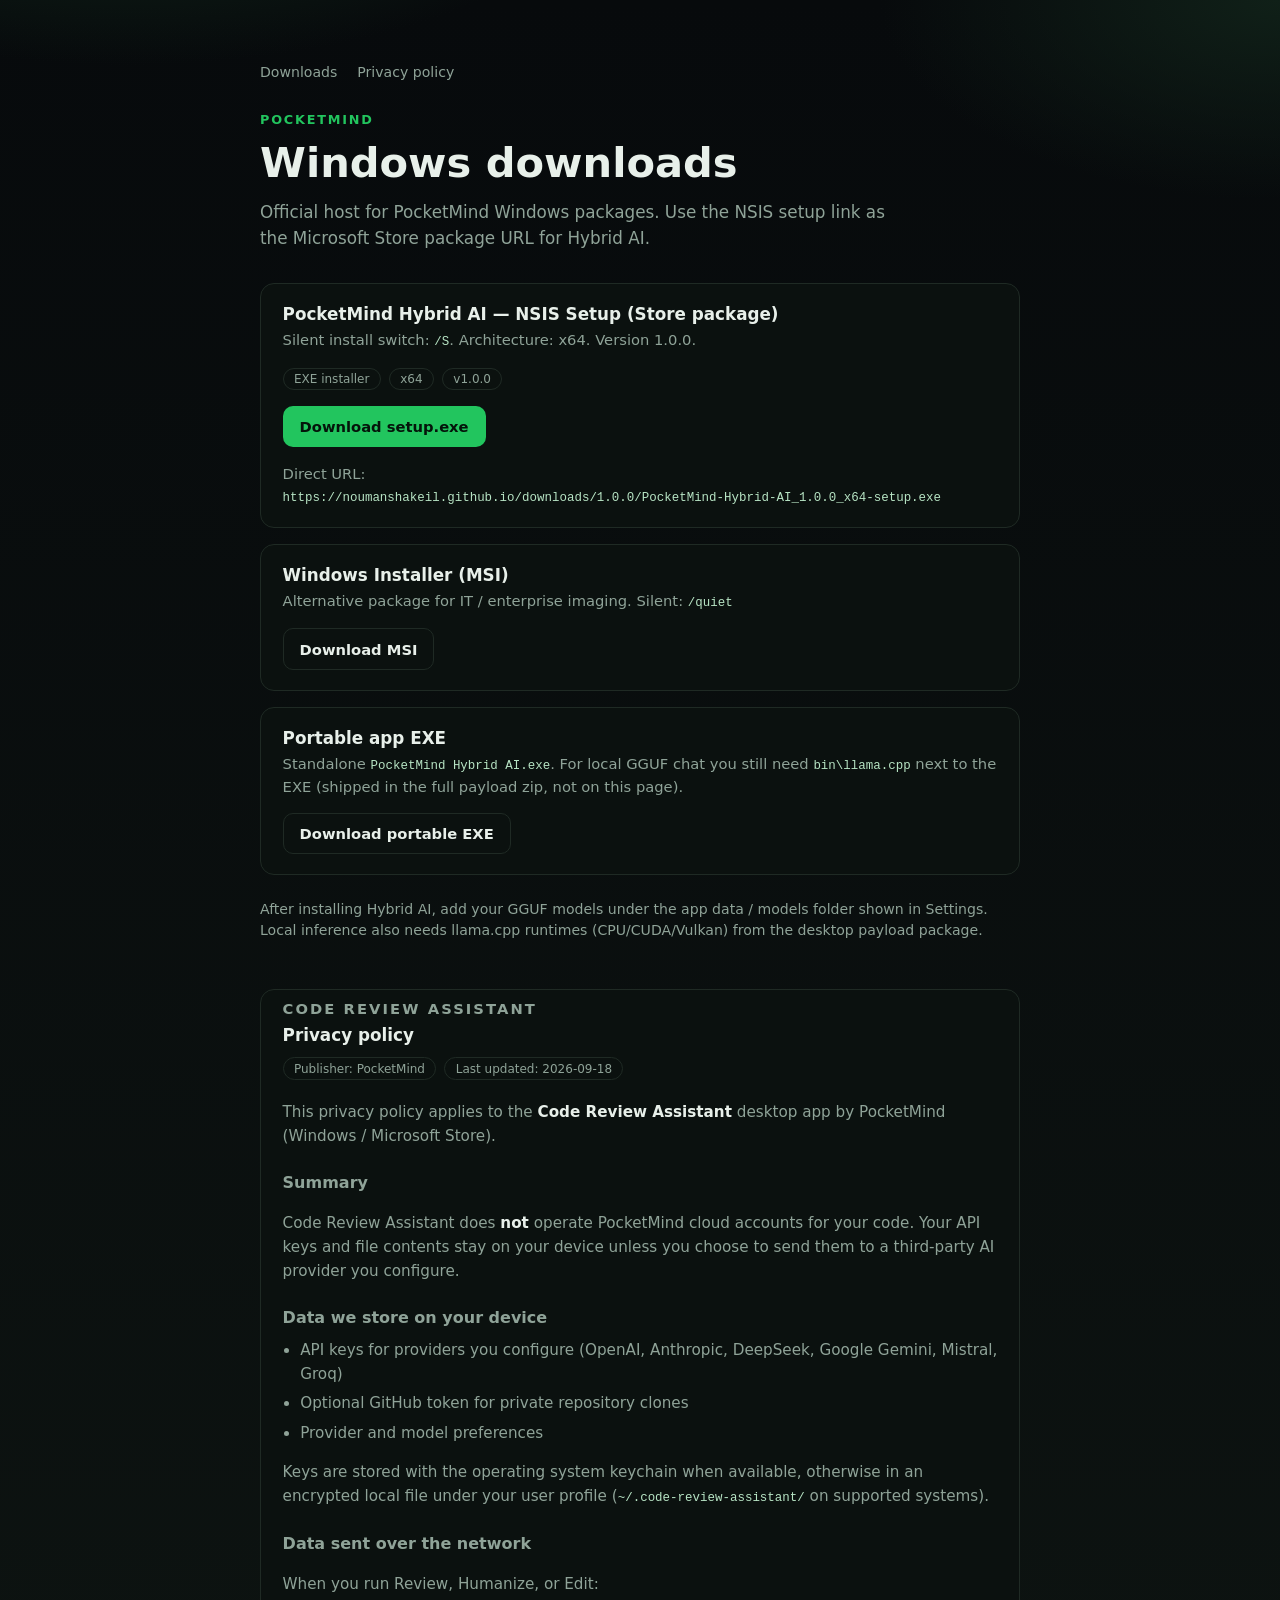
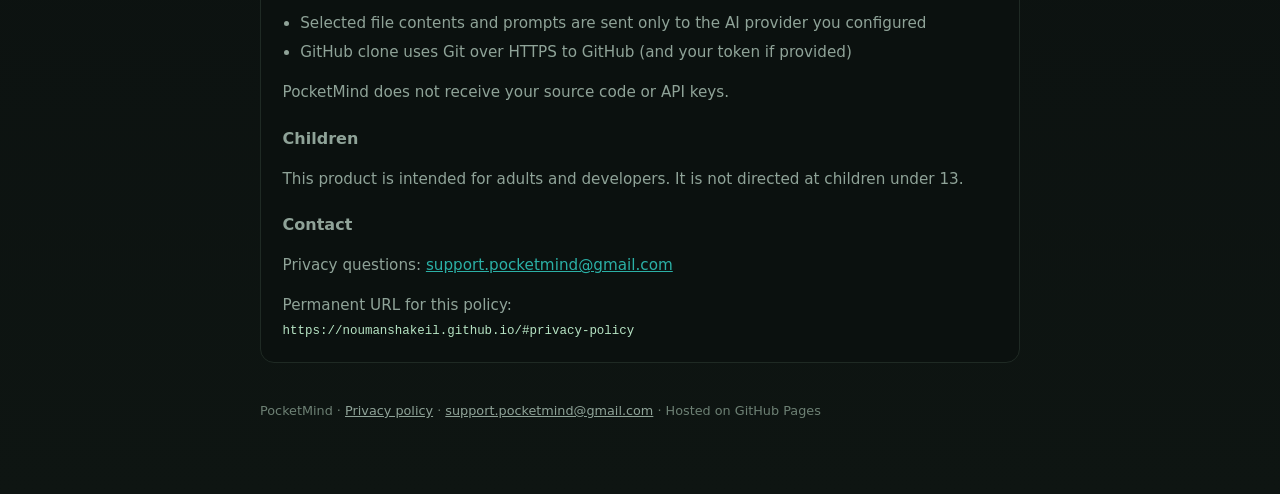
==== index.html @ a695dea6 "Host Code Review Assistant privacy policy at #privacy-policy Add an anchored privacy section for Par" ====
<!DOCTYPE html>
<html lang="en">
<head>
  <meta charset="utf-8" />
  <meta name="viewport" content="width=device-width, initial-scale=1" />
  <title>PocketMind — Downloads &amp; Privacy</title>
  <meta name="description" content="PocketMind product downloads and privacy policies, including Code Review Assistant." />
  <style>
    :root {
      --bg0: #070a0c;
      --bg1: #0e1512;
      --line: #1f2a24;
      --text: #e8f0ea;
      --muted: #8fa398;
      --accent: #22c55e;
      --accent-dim: #16a34a;
      --card: #0c1210;
      --teal: #2bb0a6;
    }
    * { box-sizing: border-box; }
    html { scroll-behavior: smooth; }
    body {
      margin: 0;
      min-height: 100vh;
      font-family: "Segoe UI", system-ui, -apple-system, sans-serif;
      color: var(--text);
      background:
        radial-gradient(1000px 500px at 10% -10%, #14301f 0%, transparent 55%),
        radial-gradient(800px 400px at 100% 0%, #102018 0%, transparent 50%),
        linear-gradient(180deg, var(--bg0), var(--bg1));
    }
    main {
      width: min(760px, calc(100% - 2rem));
      margin: 0 auto;
      padding: 4rem 0 5rem;
    }
    nav {
      display: flex;
      flex-wrap: wrap;
      gap: 0.75rem 1.25rem;
      margin-bottom: 2rem;
      font-size: 0.88rem;
    }
    nav a {
      color: var(--muted);
      text-decoration: none;
    }
    nav a:hover { color: var(--accent); }
    .brand {
      font-size: 0.8rem;
      letter-spacing: 0.14em;
      text-transform: uppercase;
      color: var(--accent);
      font-weight: 700;
      margin: 0 0 0.75rem;
    }
    h1 {
      font-size: clamp(1.8rem, 4vw, 2.6rem);
      line-height: 1.15;
      margin: 0 0 0.75rem;
      font-weight: 800;
    }
    h2 {
      font-size: 1.15rem;
      margin: 0 0 0.75rem;
    }
    h3 {
      font-size: 1rem;
      margin: 1.35rem 0 0.45rem;
    }
    .lead {
      color: var(--muted);
      font-size: 1.05rem;
      line-height: 1.55;
      margin: 0 0 2rem;
      max-width: 40rem;
    }
    .card {
      background: color-mix(in srgb, var(--card) 92%, black);
      border: 1px solid var(--line);
      border-radius: 14px;
      padding: 1.25rem 1.35rem;
      margin-bottom: 1rem;
    }
    .card > h2 {
      margin: 0 0 0.35rem;
      font-size: 1.05rem;
    }
    .card > p {
      margin: 0 0 1rem;
      color: var(--muted);
      font-size: 0.92rem;
      line-height: 1.45;
    }
    .meta {
      display: flex;
      flex-wrap: wrap;
      gap: 0.5rem;
      margin-bottom: 1rem;
    }
    .pill {
      border: 1px solid var(--line);
      border-radius: 999px;
      padding: 0.2rem 0.65rem;
      font-size: 0.75rem;
      color: var(--muted);
    }
    .actions {
      display: flex;
      flex-wrap: wrap;
      gap: 0.65rem;
    }
    a.btn {
      display: inline-flex;
      align-items: center;
      justify-content: center;
      gap: 0.4rem;
      text-decoration: none;
      border-radius: 10px;
      padding: 0.7rem 1rem;
      font-weight: 700;
      font-size: 0.92rem;
      border: 1px solid transparent;
    }
    a.btn-primary {
      background: var(--accent);
      color: #04140a;
    }
    a.btn-primary:hover { background: var(--accent-dim); color: #fff; }
    a.btn-ghost {
      background: transparent;
      color: var(--text);
      border-color: var(--line);
    }
    a.btn-ghost:hover { border-color: var(--accent); color: var(--accent); }
    code, .url {
      font-family: ui-monospace, "Cascadia Code", Consolas, monospace;
      font-size: 0.78rem;
      word-break: break-all;
      color: #b7e4c4;
    }
    .note {
      margin-top: 1.5rem;
      color: var(--muted);
      font-size: 0.88rem;
      line-height: 1.5;
    }
    #privacy-policy {
      scroll-margin-top: 1.5rem;
      margin-top: 3rem;
      padding-top: 0.5rem;
    }
    #privacy-policy .policy-body {
      color: var(--muted);
      font-size: 0.95rem;
      line-height: 1.6;
    }
    #privacy-policy .policy-body ul {
      margin: 0.4rem 0 0.8rem 1.1rem;
      padding: 0;
    }
    #privacy-policy .policy-body li { margin: 0.3rem 0; }
    #privacy-policy .policy-body strong { color: var(--text); }
    #privacy-policy .policy-meta {
      display: flex;
      flex-wrap: wrap;
      gap: 0.5rem;
      margin: 0.75rem 0 1.25rem;
    }
    #privacy-policy a { color: var(--teal); }
    footer {
      margin-top: 2.5rem;
      color: #6d8074;
      font-size: 0.8rem;
    }
    footer a { color: var(--muted); }
  </style>
</head>
<body>
  <main>
    <nav aria-label="Site">
      <a href="#downloads">Downloads</a>
      <a href="#privacy-policy">Privacy policy</a>
    </nav>

    <p class="brand">PocketMind</p>
    <h1 id="downloads">Windows downloads</h1>
    <p class="lead">
      Official host for PocketMind Windows packages. Use the NSIS setup link as the
      Microsoft Store package URL for Hybrid AI.
    </p>

    <section class="card">
      <h2>PocketMind Hybrid AI — NSIS Setup (Store package)</h2>
      <p>Silent install switch: <span class="url">/S</span>. Architecture: x64. Version 1.0.0.</p>
      <div class="meta">
        <span class="pill">EXE installer</span>
        <span class="pill">x64</span>
        <span class="pill">v1.0.0</span>
      </div>
      <div class="actions">
        <a class="btn btn-primary" href="downloads/1.0.0/PocketMind-Hybrid-AI_1.0.0_x64-setup.exe">Download setup.exe</a>
      </div>
      <p style="margin-top:1rem;margin-bottom:0">
        Direct URL:<br />
        <span class="url">https://noumanshakeil.github.io/downloads/1.0.0/PocketMind-Hybrid-AI_1.0.0_x64-setup.exe</span>
      </p>
    </section>

    <section class="card">
      <h2>Windows Installer (MSI)</h2>
      <p>Alternative package for IT / enterprise imaging. Silent: <span class="url">/quiet</span></p>
      <div class="actions">
        <a class="btn btn-ghost" href="downloads/1.0.0/PocketMind-Hybrid-AI_1.0.0_x64_en-US.msi">Download MSI</a>
      </div>
    </section>

    <section class="card">
      <h2>Portable app EXE</h2>
      <p>
        Standalone <span class="url">PocketMind Hybrid AI.exe</span>. For local GGUF chat you still need
        <span class="url">bin\llama.cpp</span> next to the EXE (shipped in the full payload zip, not on this page).
      </p>
      <div class="actions">
        <a class="btn btn-ghost" href="downloads/1.0.0/PocketMind-Hybrid-AI.exe">Download portable EXE</a>
      </div>
    </section>

    <p class="note">
      After installing Hybrid AI, add your GGUF models under the app data / models folder shown in Settings.
      Local inference also needs llama.cpp runtimes (CPU/CUDA/Vulkan) from the desktop payload package.
    </p>

    <section id="privacy-policy" class="card" aria-labelledby="privacy-heading">
      <p class="brand" style="margin-bottom:0.35rem">Code Review Assistant</p>
      <h2 id="privacy-heading">Privacy policy</h2>
      <div class="policy-meta">
        <span class="pill">Publisher: PocketMind</span>
        <span class="pill">Last updated: 2026-09-18</span>
      </div>
      <div class="policy-body">
        <p>
          This privacy policy applies to the <strong>Code Review Assistant</strong> desktop app by PocketMind
          (Windows / Microsoft Store).
        </p>

        <h3>Summary</h3>
        <p>
          Code Review Assistant does <strong>not</strong> operate PocketMind cloud accounts for your code.
          Your API keys and file contents stay on your device unless you choose to send them to a
          third-party AI provider you configure.
        </p>

        <h3>Data we store on your device</h3>
        <ul>
          <li>API keys for providers you configure (OpenAI, Anthropic, DeepSeek, Google Gemini, Mistral, Groq)</li>
          <li>Optional GitHub token for private repository clones</li>
          <li>Provider and model preferences</li>
        </ul>
        <p>
          Keys are stored with the operating system keychain when available, otherwise in an encrypted
          local file under your user profile (<span class="url">~/.code-review-assistant/</span> on supported systems).
        </p>

        <h3>Data sent over the network</h3>
        <p>When you run Review, Humanize, or Edit:</p>
        <ul>
          <li>Selected file contents and prompts are sent only to the AI provider you configured</li>
          <li>GitHub clone uses Git over HTTPS to GitHub (and your token if provided)</li>
        </ul>
        <p>PocketMind does not receive your source code or API keys.</p>

        <h3>Children</h3>
        <p>
          This product is intended for adults and developers. It is not directed at children under 13.
        </p>

        <h3>Contact</h3>
        <p>
          Privacy questions:
          <a href="mailto:support.pocketmind@gmail.com">support.pocketmind@gmail.com</a>
        </p>
        <p style="margin-bottom:0">
          Permanent URL for this policy:
          <br />
          <span class="url">https://noumanshakeil.github.io/#privacy-policy</span>
        </p>
      </div>
    </section>

    <footer>
      PocketMind ·
      <a href="#privacy-policy">Privacy policy</a> ·
      <a href="mailto:support.pocketmind@gmail.com">support.pocketmind@gmail.com</a>
      · Hosted on GitHub Pages
    </footer>
  </main>
  <script>
    // Ensure deep-link #privacy-policy scrolls after load (GitHub Pages / browsers)
    if (location.hash === '#privacy-policy') {
      const el = document.getElementById('privacy-policy');
      if (el) requestAnimationFrame(() => el.scrollIntoView({ behavior: 'smooth', block: 'start' }));
    }
  </script>
</body>
</html>
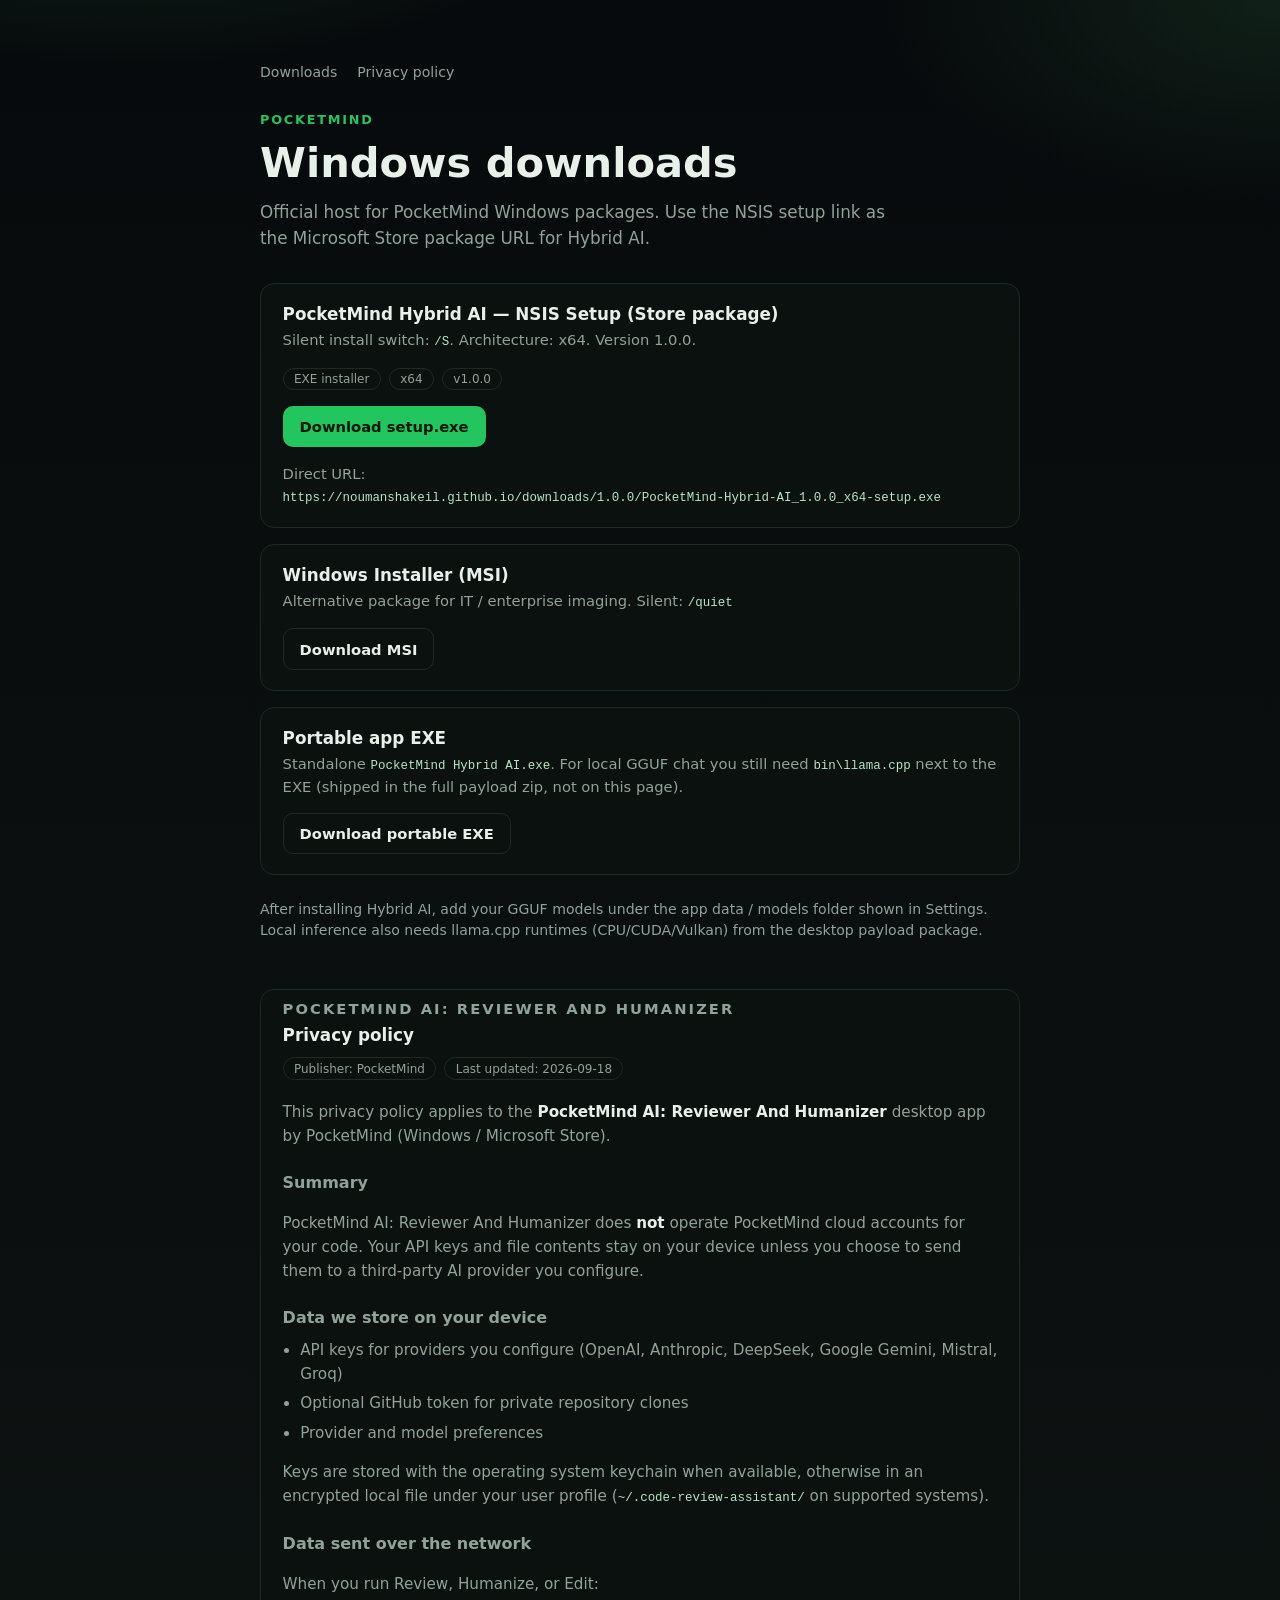
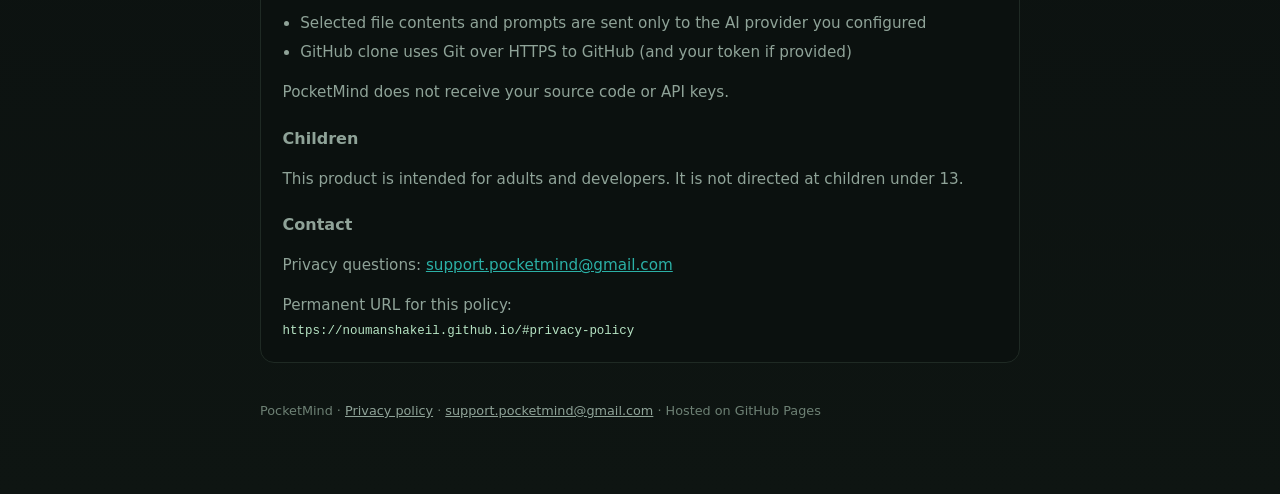
==== commit 799c0ba2: "Rename product to PocketMind AI: Reviewer And Humanizer in privacy policy" ====
--- a/index.html
+++ b/index.html
@@ -4,7 +4,7 @@
   <meta charset="utf-8" />
   <meta name="viewport" content="width=device-width, initial-scale=1" />
   <title>PocketMind — Downloads &amp; Privacy</title>
-  <meta name="description" content="PocketMind product downloads and privacy policies, including Code Review Assistant." />
+  <meta name="description" content="PocketMind product downloads and privacy policies, including PocketMind AI: Reviewer And Humanizer." />
   <style>
     :root {
       --bg0: #070a0c;
@@ -232,7 +232,7 @@
     </p>
 
     <section id="privacy-policy" class="card" aria-labelledby="privacy-heading">
-      <p class="brand" style="margin-bottom:0.35rem">Code Review Assistant</p>
+      <p class="brand" style="margin-bottom:0.35rem">PocketMind AI: Reviewer And Humanizer</p>
       <h2 id="privacy-heading">Privacy policy</h2>
       <div class="policy-meta">
         <span class="pill">Publisher: PocketMind</span>
@@ -240,13 +240,13 @@
       </div>
       <div class="policy-body">
         <p>
-          This privacy policy applies to the <strong>Code Review Assistant</strong> desktop app by PocketMind
+          This privacy policy applies to the <strong>PocketMind AI: Reviewer And Humanizer</strong> desktop app by PocketMind
           (Windows / Microsoft Store).
         </p>
 
         <h3>Summary</h3>
         <p>
-          Code Review Assistant does <strong>not</strong> operate PocketMind cloud accounts for your code.
+          PocketMind AI: Reviewer And Humanizer does <strong>not</strong> operate PocketMind cloud accounts for your code.
           Your API keys and file contents stay on your device unless you choose to send them to a
           third-party AI provider you configure.
         </p>
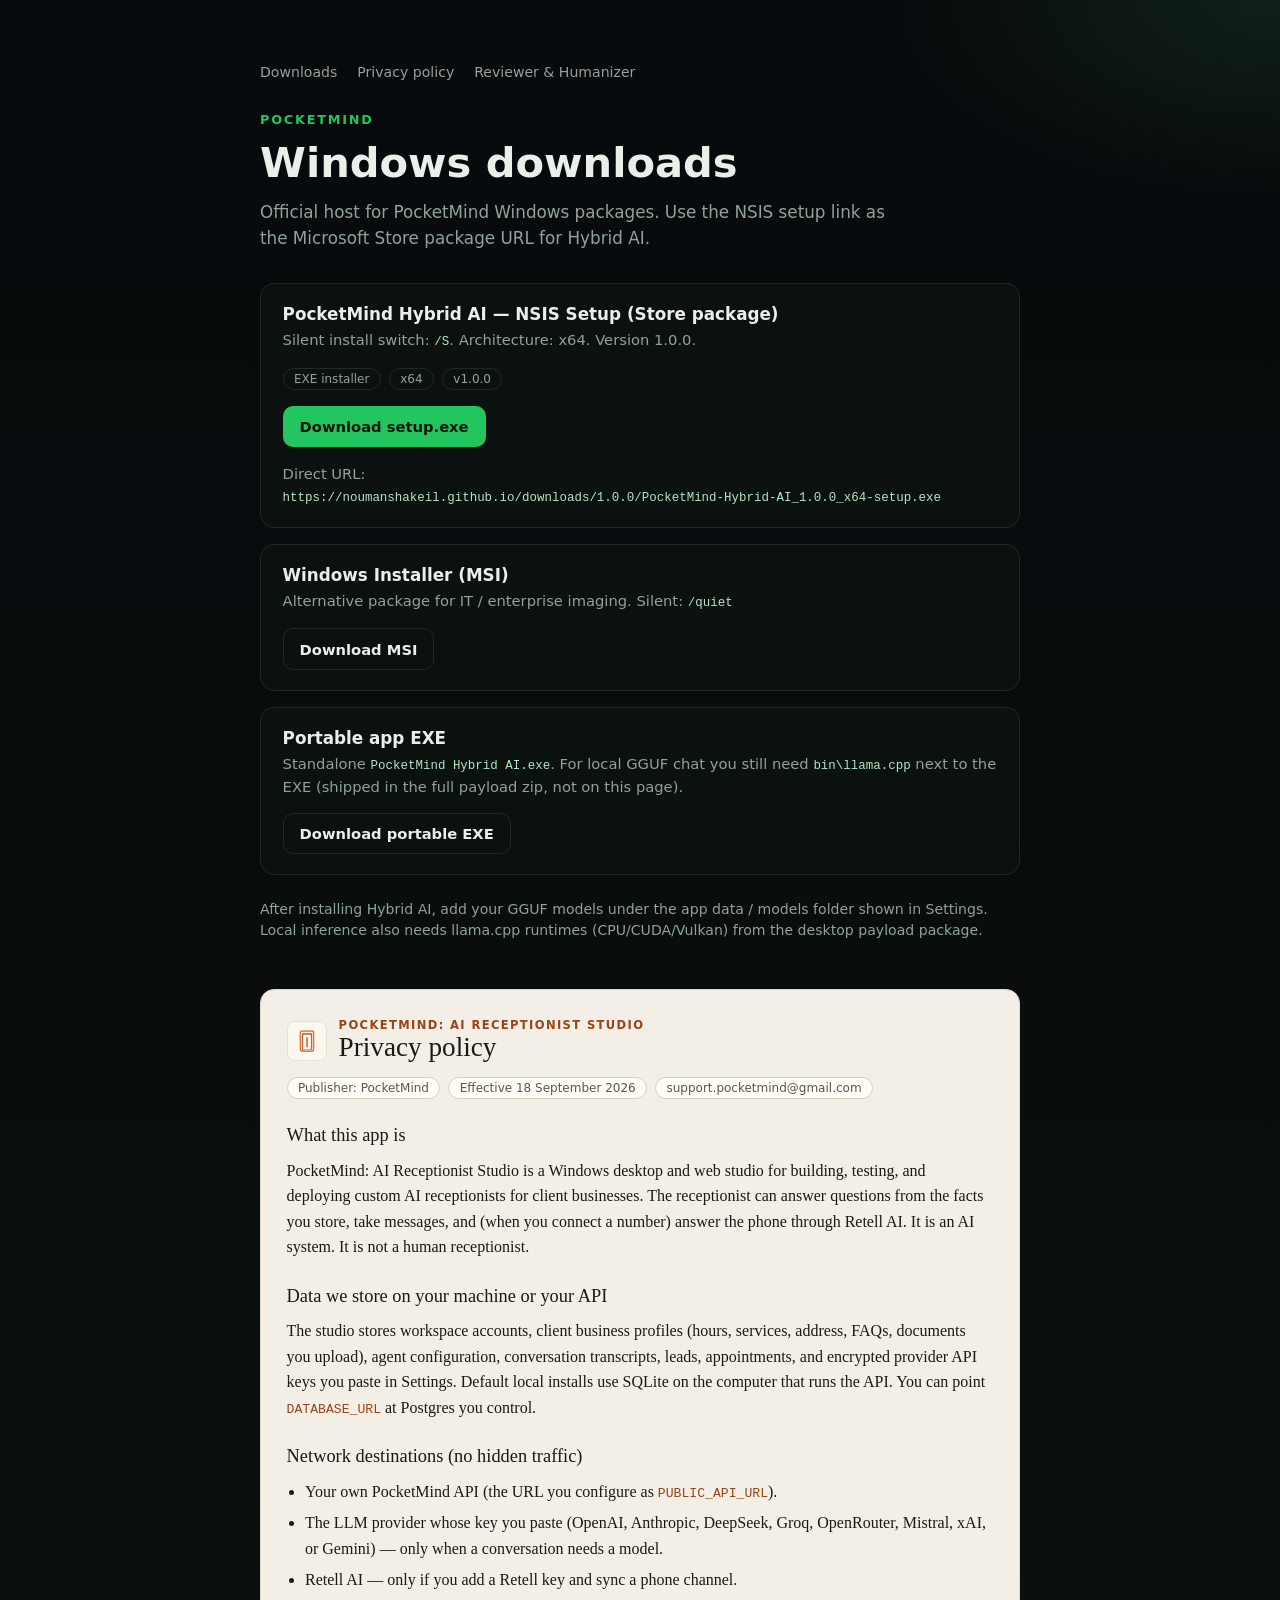
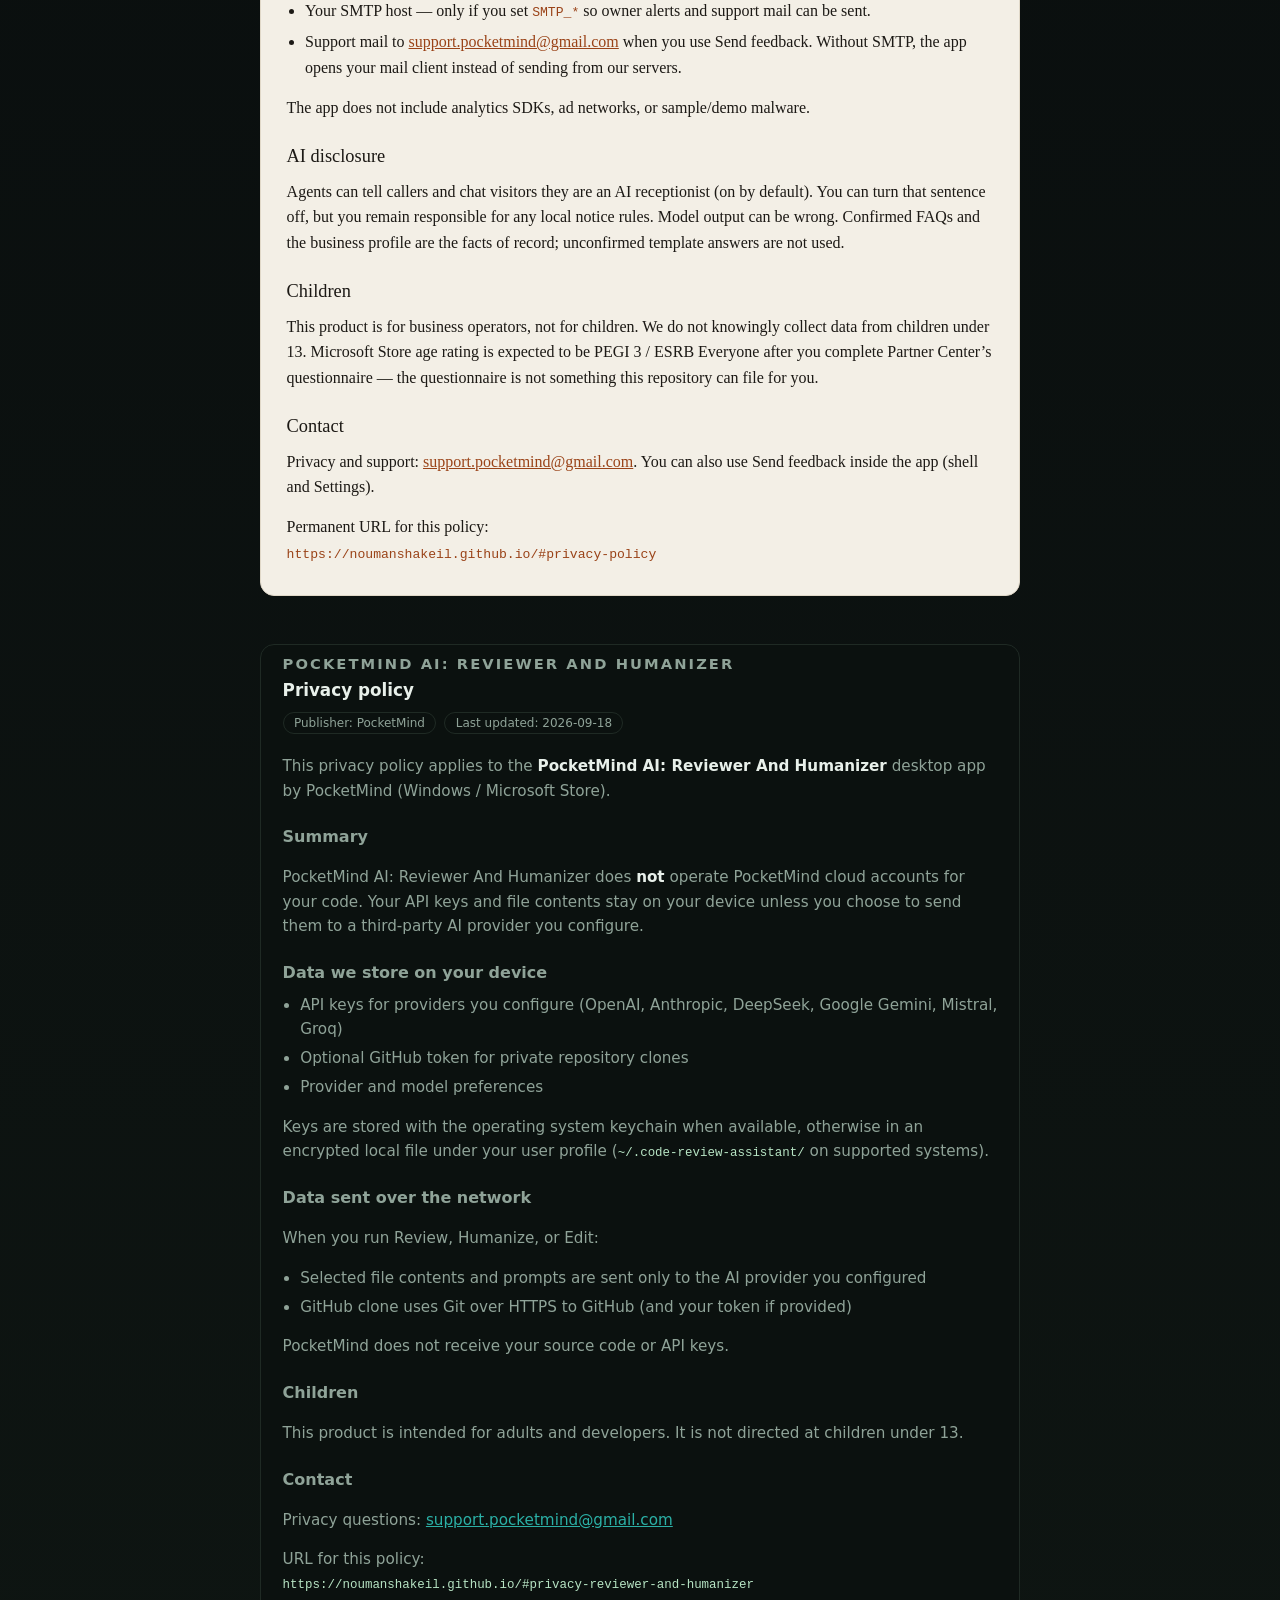
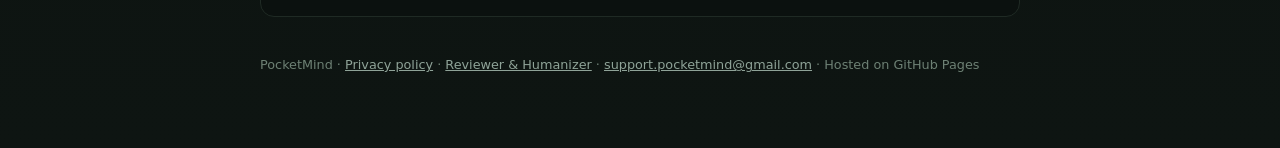
==== commit a0732b9d: "Publish PocketMind Receptionist Studio privacy at #privacy-policy Keep Hybrid AI downloads and move " ====
--- a/index.html
+++ b/index.html
@@ -4,7 +4,7 @@
   <meta charset="utf-8" />
   <meta name="viewport" content="width=device-width, initial-scale=1" />
   <title>PocketMind — Downloads &amp; Privacy</title>
-  <meta name="description" content="PocketMind product downloads and privacy policies, including PocketMind AI: Reviewer And Humanizer." />
+  <meta name="description" content="PocketMind product downloads and privacy policies, including PocketMind: AI Receptionist Studio." />
   <style>
     :root {
       --bg0: #070a0c;
@@ -16,6 +16,10 @@
       --accent-dim: #16a34a;
       --card: #0c1210;
       --teal: #2bb0a6;
+      --paper: #f3efe6;
+      --ink: #1c1915;
+      --ink-soft: #5c564c;
+      --clay: #9a4318;
     }
     * { box-sizing: border-box; }
     html { scroll-behavior: smooth; }
@@ -145,29 +149,98 @@
       font-size: 0.88rem;
       line-height: 1.5;
     }
-    #privacy-policy {
+    #privacy-policy,
+    #privacy-reviewer-and-humanizer {
       scroll-margin-top: 1.5rem;
       margin-top: 3rem;
       padding-top: 0.5rem;
     }
-    #privacy-policy .policy-body {
+    #privacy-reviewer-and-humanizer .policy-body {
       color: var(--muted);
       font-size: 0.95rem;
       line-height: 1.6;
     }
-    #privacy-policy .policy-body ul {
+    #privacy-reviewer-and-humanizer .policy-body ul {
       margin: 0.4rem 0 0.8rem 1.1rem;
       padding: 0;
     }
-    #privacy-policy .policy-body li { margin: 0.3rem 0; }
-    #privacy-policy .policy-body strong { color: var(--text); }
+    #privacy-reviewer-and-humanizer .policy-body li { margin: 0.3rem 0; }
+    #privacy-reviewer-and-humanizer .policy-body strong { color: var(--text); }
+    #privacy-reviewer-and-humanizer .policy-meta,
     #privacy-policy .policy-meta {
       display: flex;
       flex-wrap: wrap;
       gap: 0.5rem;
       margin: 0.75rem 0 1.25rem;
     }
-    #privacy-policy a { color: var(--teal); }
+    #privacy-reviewer-and-humanizer a { color: var(--teal); }
+
+    /* Studio policy matches store-listing/privacy.html + in-app #/privacy */
+    #privacy-policy.studio-policy {
+      background: var(--paper);
+      color: var(--ink);
+      border-color: #e0d8c8;
+      padding: 1.75rem 1.6rem 1.85rem;
+    }
+    #privacy-policy .studio-head {
+      display: flex;
+      align-items: center;
+      gap: 0.75rem;
+      margin-bottom: 0.85rem;
+    }
+    #privacy-policy .studio-head img {
+      width: 40px;
+      height: 40px;
+      border-radius: 8px;
+      background: #fffdf8;
+      border: 1px solid #e8e0d2;
+    }
+    #privacy-policy .studio-kicker {
+      font-size: 0.72rem;
+      letter-spacing: 0.12em;
+      text-transform: uppercase;
+      color: var(--clay);
+      font-weight: 700;
+      margin: 0;
+    }
+    #privacy-policy h2 {
+      font-family: Georgia, "Times New Roman", serif;
+      font-weight: 500;
+      font-size: 1.7rem;
+      color: var(--ink);
+      margin: 0;
+    }
+    #privacy-policy .policy-meta .pill {
+      border-color: #d9d0c0;
+      color: var(--ink-soft);
+      background: #fffdf8;
+    }
+    #privacy-policy .policy-body {
+      color: var(--ink);
+      font-family: Georgia, "Times New Roman", serif;
+      font-size: 1rem;
+      line-height: 1.6;
+    }
+    #privacy-policy .policy-body p { margin: 0 0 0.9rem; }
+    #privacy-policy .policy-body h3 {
+      font-family: Georgia, "Times New Roman", serif;
+      font-weight: 500;
+      font-size: 1.15rem;
+      color: var(--ink);
+      margin: 1.35rem 0 0.45rem;
+    }
+    #privacy-policy .policy-body ul {
+      margin: 0.35rem 0 0.9rem 1.15rem;
+      padding: 0;
+    }
+    #privacy-policy .policy-body li { margin: 0.35rem 0; }
+    #privacy-policy .policy-body code,
+    #privacy-policy .policy-body .url {
+      color: var(--clay);
+      font-size: 0.82rem;
+    }
+    #privacy-policy a { color: var(--clay); }
+
     footer {
       margin-top: 2.5rem;
       color: #6d8074;
@@ -181,6 +254,7 @@
     <nav aria-label="Site">
       <a href="#downloads">Downloads</a>
       <a href="#privacy-policy">Privacy policy</a>
+      <a href="#privacy-reviewer-and-humanizer">Reviewer &amp; Humanizer</a>
     </nav>
 
     <p class="brand">PocketMind</p>
@@ -231,9 +305,78 @@
       Local inference also needs llama.cpp runtimes (CPU/CUDA/Vulkan) from the desktop payload package.
     </p>
 
-    <section id="privacy-policy" class="card" aria-labelledby="privacy-heading">
+    <section id="privacy-policy" class="card studio-policy" aria-labelledby="privacy-heading">
+      <div class="studio-head">
+        <img src="brand/pocketmind-logo-mark.png" alt="" width="40" height="40" />
+        <div>
+          <p class="studio-kicker">PocketMind: AI Receptionist Studio</p>
+          <h2 id="privacy-heading">Privacy policy</h2>
+        </div>
+      </div>
+      <div class="policy-meta">
+        <span class="pill">Publisher: PocketMind</span>
+        <span class="pill">Effective 18 September 2026</span>
+        <span class="pill">support.pocketmind@gmail.com</span>
+      </div>
+      <div class="policy-body">
+        <h3>What this app is</h3>
+        <p>
+          PocketMind: AI Receptionist Studio is a Windows desktop and web studio for building, testing, and deploying
+          custom AI receptionists for client businesses. The receptionist can answer questions from the facts you store,
+          take messages, and (when you connect a number) answer the phone through Retell AI. It is an AI system. It is
+          not a human receptionist.
+        </p>
+
+        <h3>Data we store on your machine or your API</h3>
+        <p>
+          The studio stores workspace accounts, client business profiles (hours, services, address, FAQs, documents you
+          upload), agent configuration, conversation transcripts, leads, appointments, and encrypted provider API keys
+          you paste in Settings. Default local installs use SQLite on the computer that runs the API. You can point
+          <code>DATABASE_URL</code> at Postgres you control.
+        </p>
+
+        <h3>Network destinations (no hidden traffic)</h3>
+        <ul>
+          <li>Your own PocketMind API (the URL you configure as <code>PUBLIC_API_URL</code>).</li>
+          <li>The LLM provider whose key you paste (OpenAI, Anthropic, DeepSeek, Groq, OpenRouter, Mistral, xAI, or Gemini) — only when a conversation needs a model.</li>
+          <li>Retell AI — only if you add a Retell key and sync a phone channel.</li>
+          <li>Your SMTP host — only if you set <code>SMTP_*</code> so owner alerts and support mail can be sent.</li>
+          <li>
+            Support mail to <a href="mailto:support.pocketmind@gmail.com">support.pocketmind@gmail.com</a> when you use Send feedback. Without SMTP, the app opens your mail client
+            instead of sending from our servers.
+          </li>
+        </ul>
+        <p>The app does not include analytics SDKs, ad networks, or sample/demo malware.</p>
+
+        <h3>AI disclosure</h3>
+        <p>
+          Agents can tell callers and chat visitors they are an AI receptionist (on by default). You can turn that
+          sentence off, but you remain responsible for any local notice rules. Model output can be wrong. Confirmed FAQs
+          and the business profile are the facts of record; unconfirmed template answers are not used.
+        </p>
+
+        <h3>Children</h3>
+        <p>
+          This product is for business operators, not for children. We do not knowingly collect data from children under
+          13. Microsoft Store age rating is expected to be PEGI 3 / ESRB Everyone after you complete Partner Center’s
+          questionnaire — the questionnaire is not something this repository can file for you.
+        </p>
+
+        <h3>Contact</h3>
+        <p>
+          Privacy and support: <a href="mailto:support.pocketmind@gmail.com">support.pocketmind@gmail.com</a>.
+          You can also use Send feedback inside the app (shell and Settings).
+        </p>
+        <p style="margin-bottom:0">
+          Permanent URL for this policy:<br />
+          <span class="url">https://noumanshakeil.github.io/#privacy-policy</span>
+        </p>
+      </div>
+    </section>
+
+    <section id="privacy-reviewer-and-humanizer" class="card" aria-labelledby="reviewer-privacy-heading">
       <p class="brand" style="margin-bottom:0.35rem">PocketMind AI: Reviewer And Humanizer</p>
-      <h2 id="privacy-heading">Privacy policy</h2>
+      <h2 id="reviewer-privacy-heading">Privacy policy</h2>
       <div class="policy-meta">
         <span class="pill">Publisher: PocketMind</span>
         <span class="pill">Last updated: 2026-09-18</span>
@@ -281,9 +424,9 @@
           <a href="mailto:support.pocketmind@gmail.com">support.pocketmind@gmail.com</a>
         </p>
         <p style="margin-bottom:0">
-          Permanent URL for this policy:
+          URL for this policy:
           <br />
-          <span class="url">https://noumanshakeil.github.io/#privacy-policy</span>
+          <span class="url">https://noumanshakeil.github.io/#privacy-reviewer-and-humanizer</span>
         </p>
       </div>
     </section>
@@ -291,15 +434,22 @@
     <footer>
       PocketMind ·
       <a href="#privacy-policy">Privacy policy</a> ·
+      <a href="#privacy-reviewer-and-humanizer">Reviewer &amp; Humanizer</a> ·
       <a href="mailto:support.pocketmind@gmail.com">support.pocketmind@gmail.com</a>
       · Hosted on GitHub Pages
     </footer>
   </main>
   <script>
-    // Ensure deep-link #privacy-policy scrolls after load (GitHub Pages / browsers)
-    if (location.hash === '#privacy-policy') {
-      const el = document.getElementById('privacy-policy');
-      if (el) requestAnimationFrame(() => el.scrollIntoView({ behavior: 'smooth', block: 'start' }));
+    function scrollHashTarget() {
+      if (!location.hash) return;
+      const id = location.hash.slice(1);
+      if (!id) return;
+      const el = document.getElementById(id);
+      if (el) el.scrollIntoView({ behavior: "smooth", block: "start" });
+    }
+    if (location.hash === "#privacy-policy" || location.hash) {
+      requestAnimationFrame(scrollHashTarget);
+      window.addEventListener("load", scrollHashTarget);
     }
   </script>
 </body>
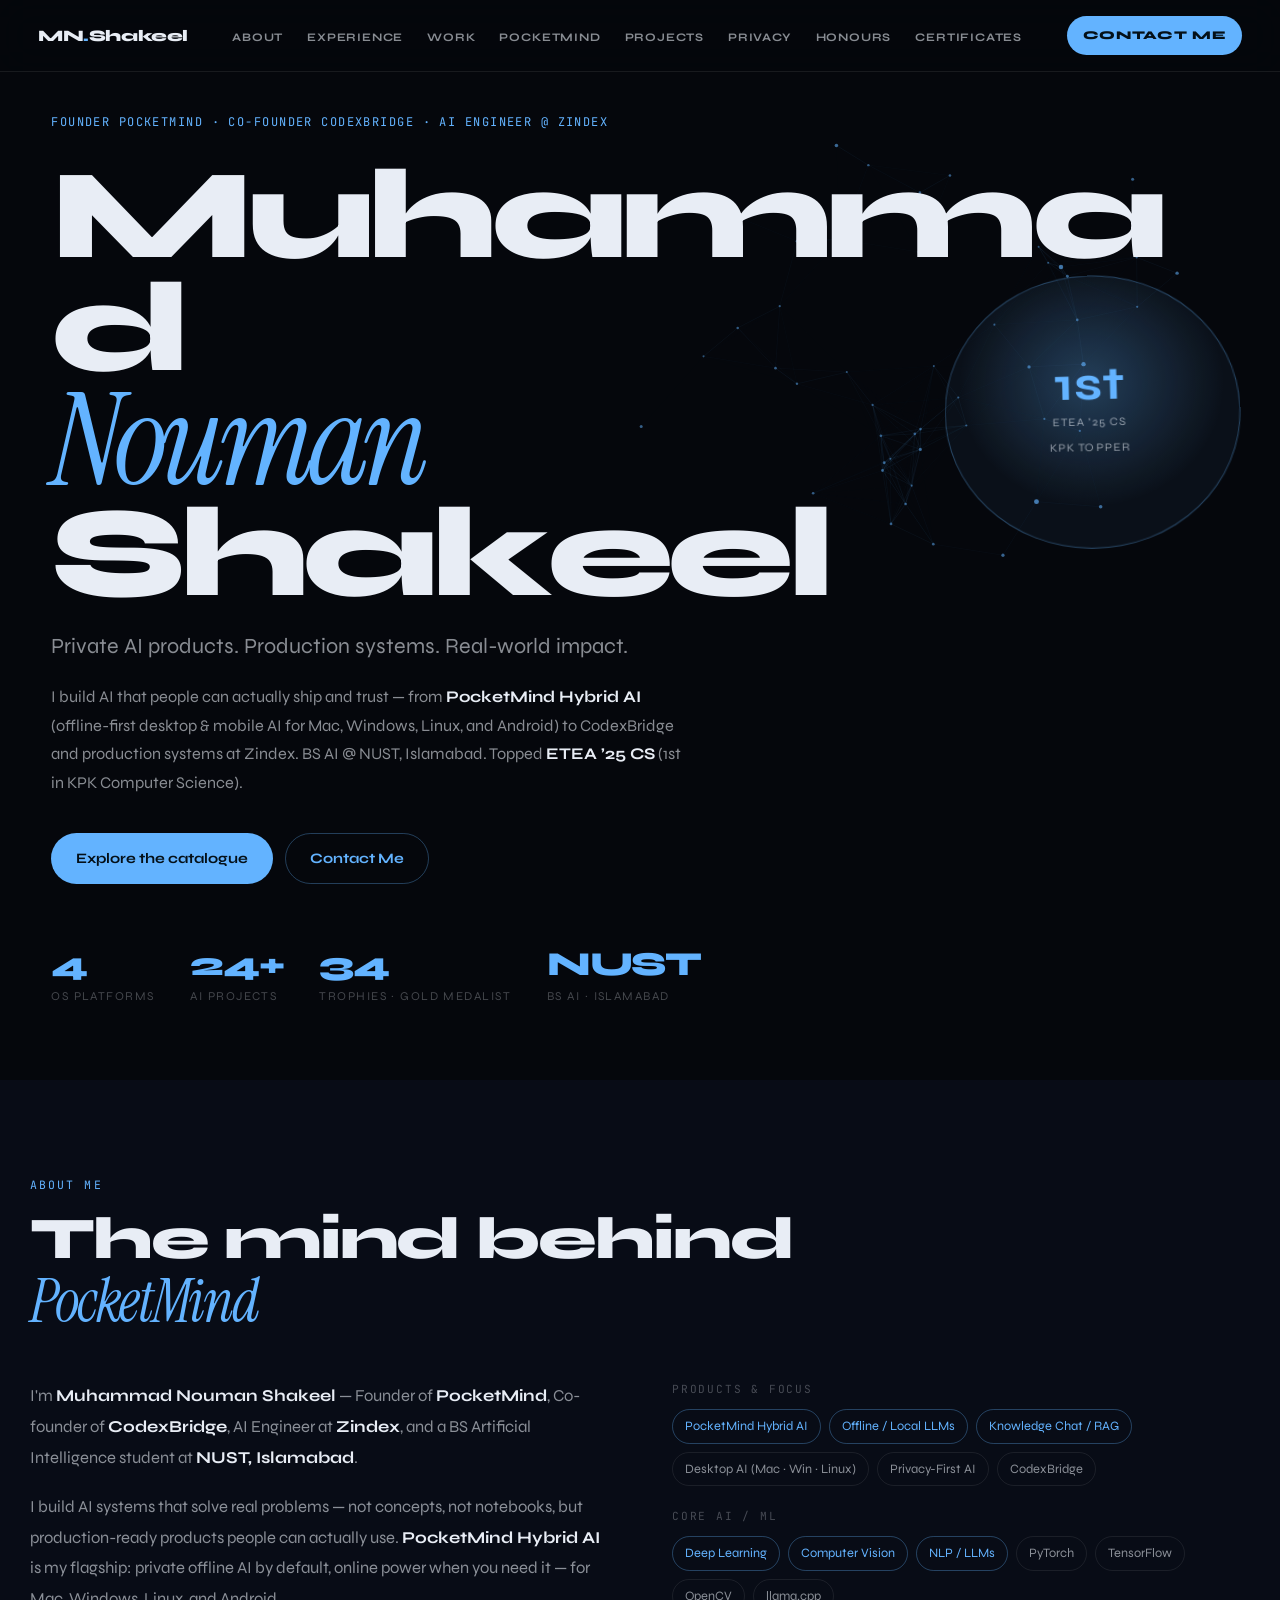
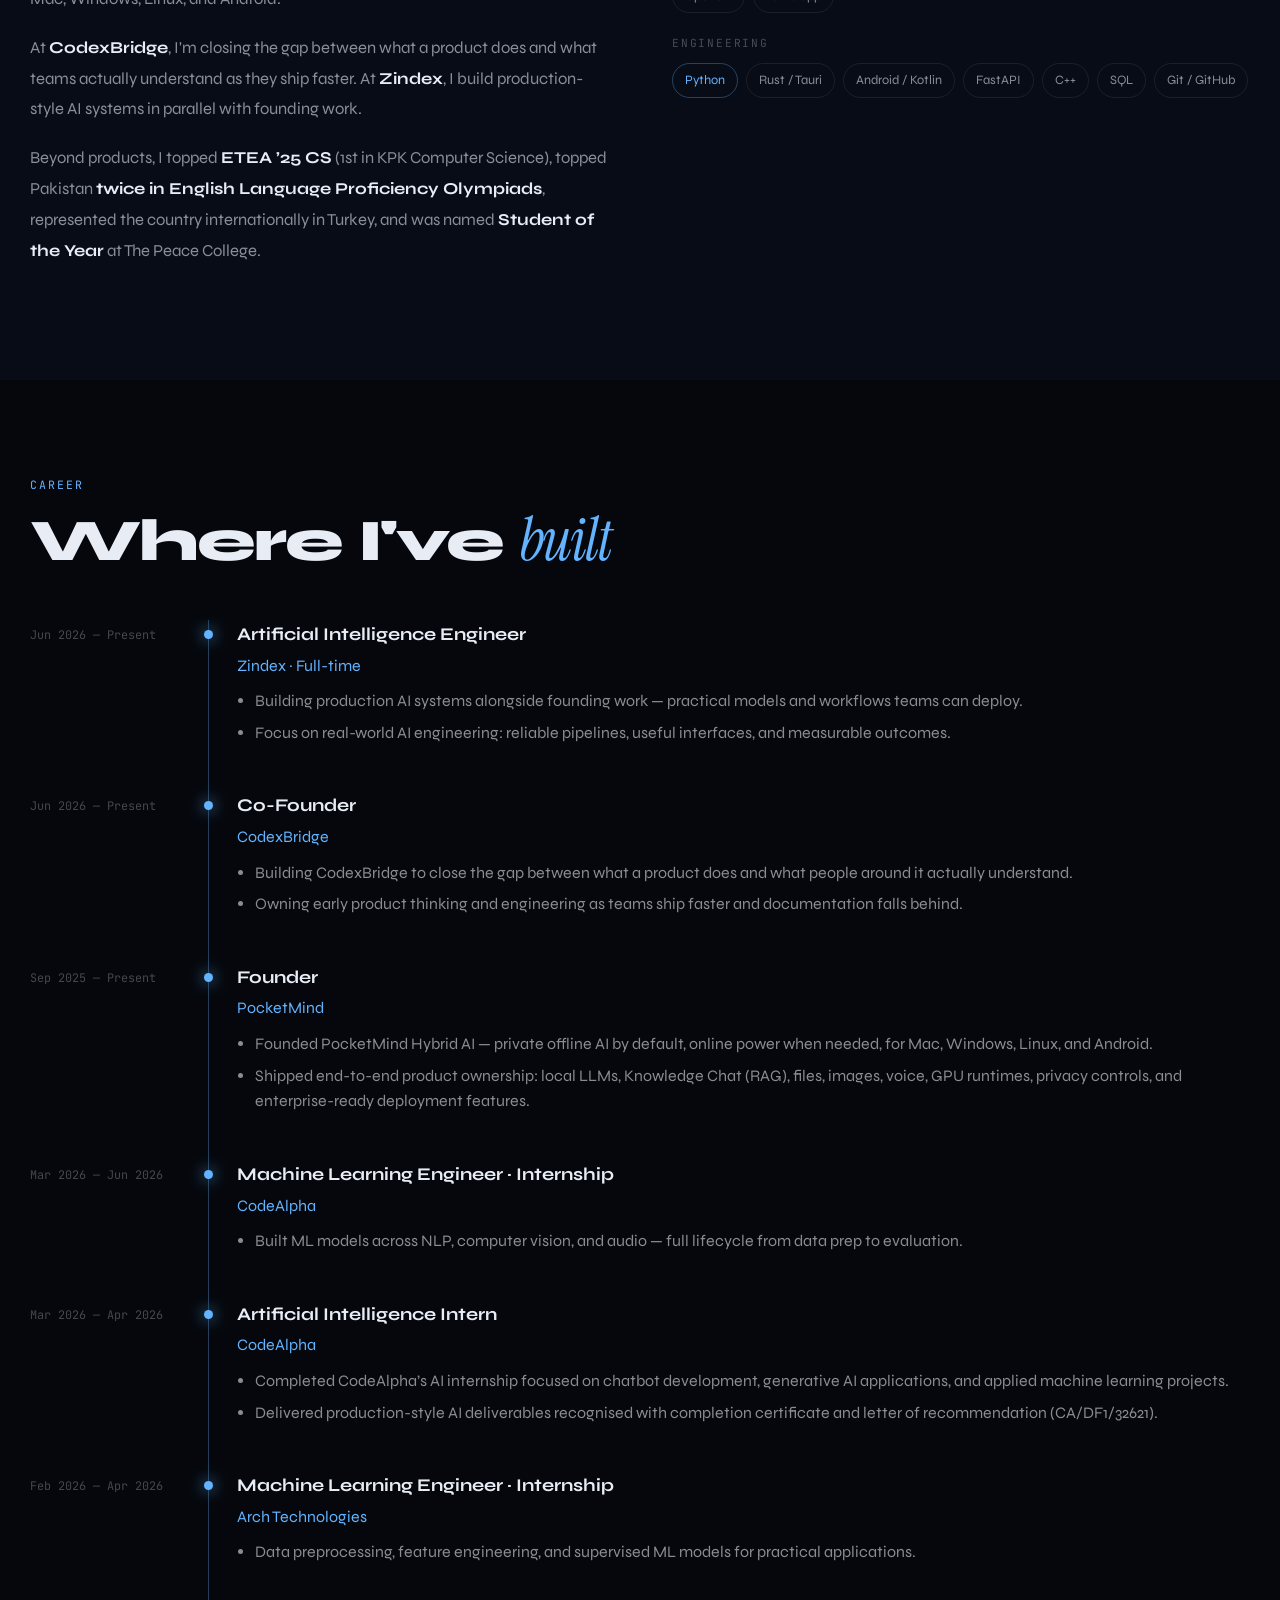
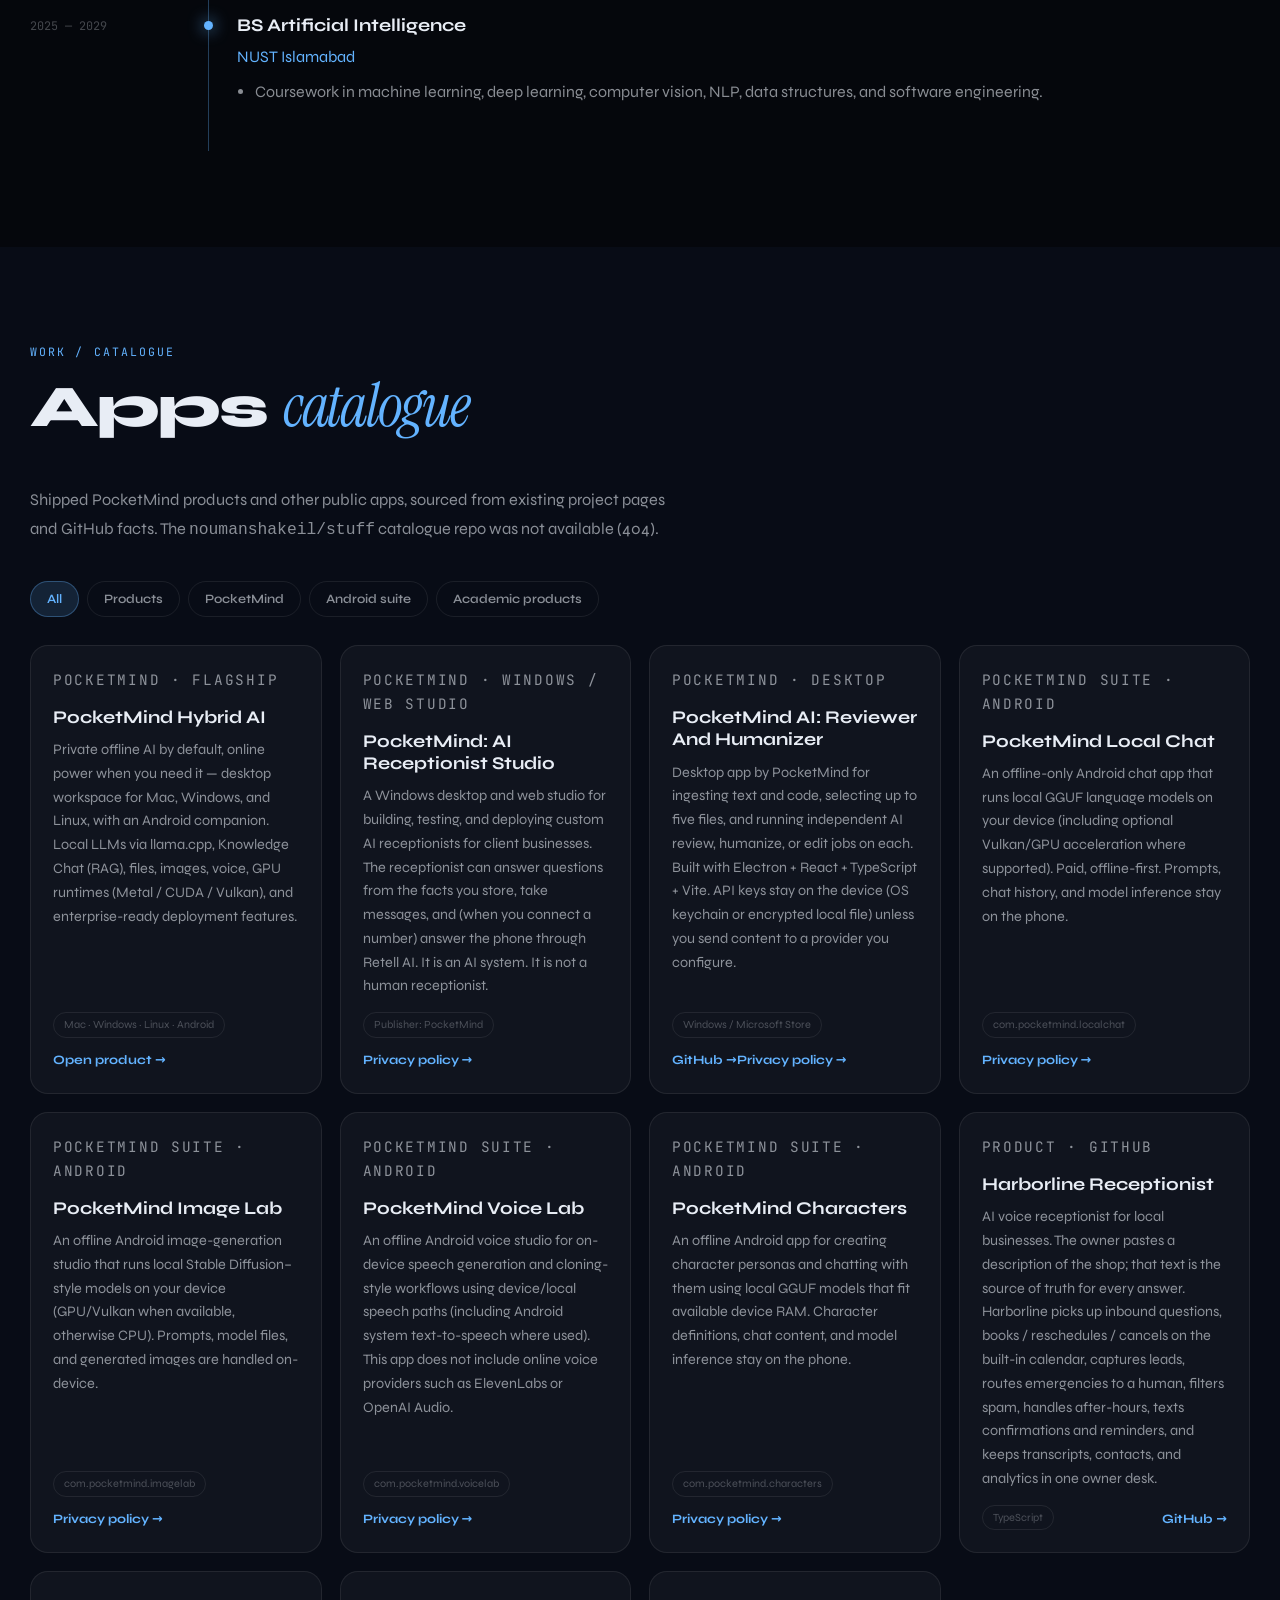
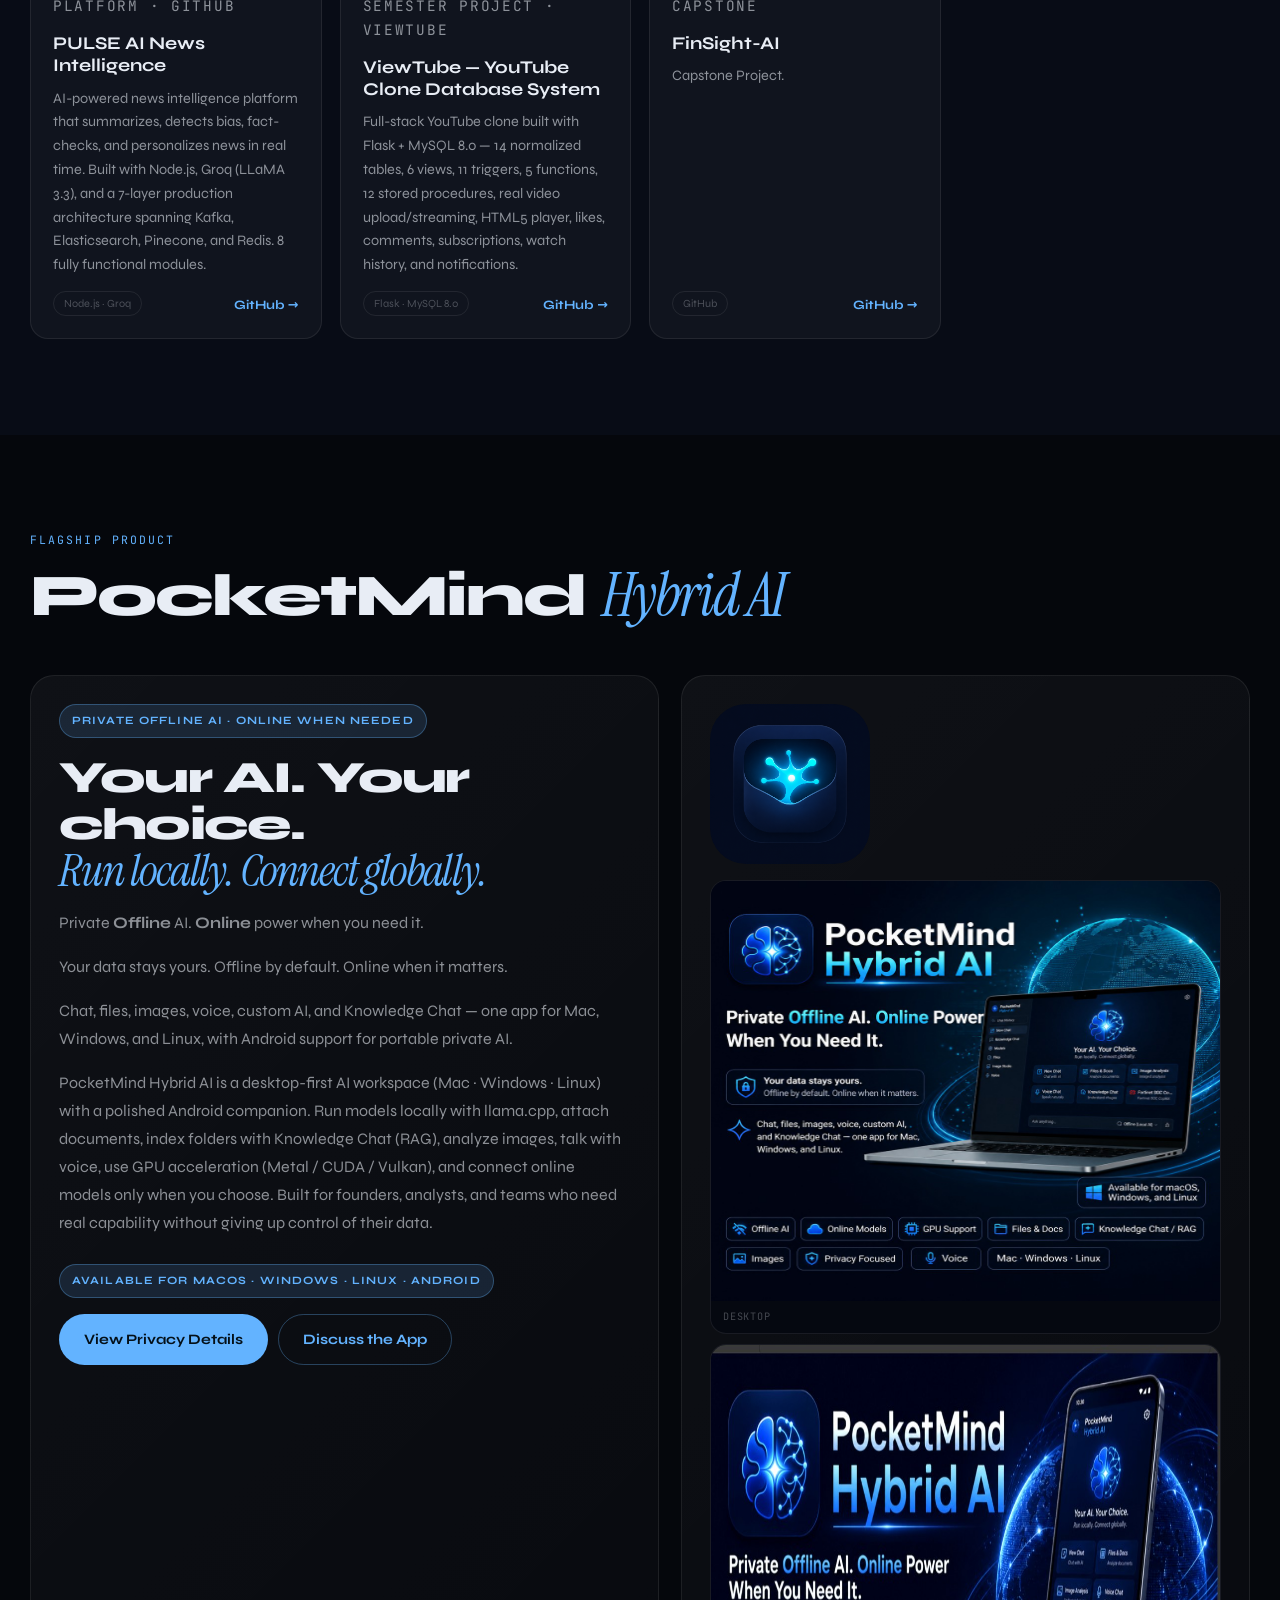
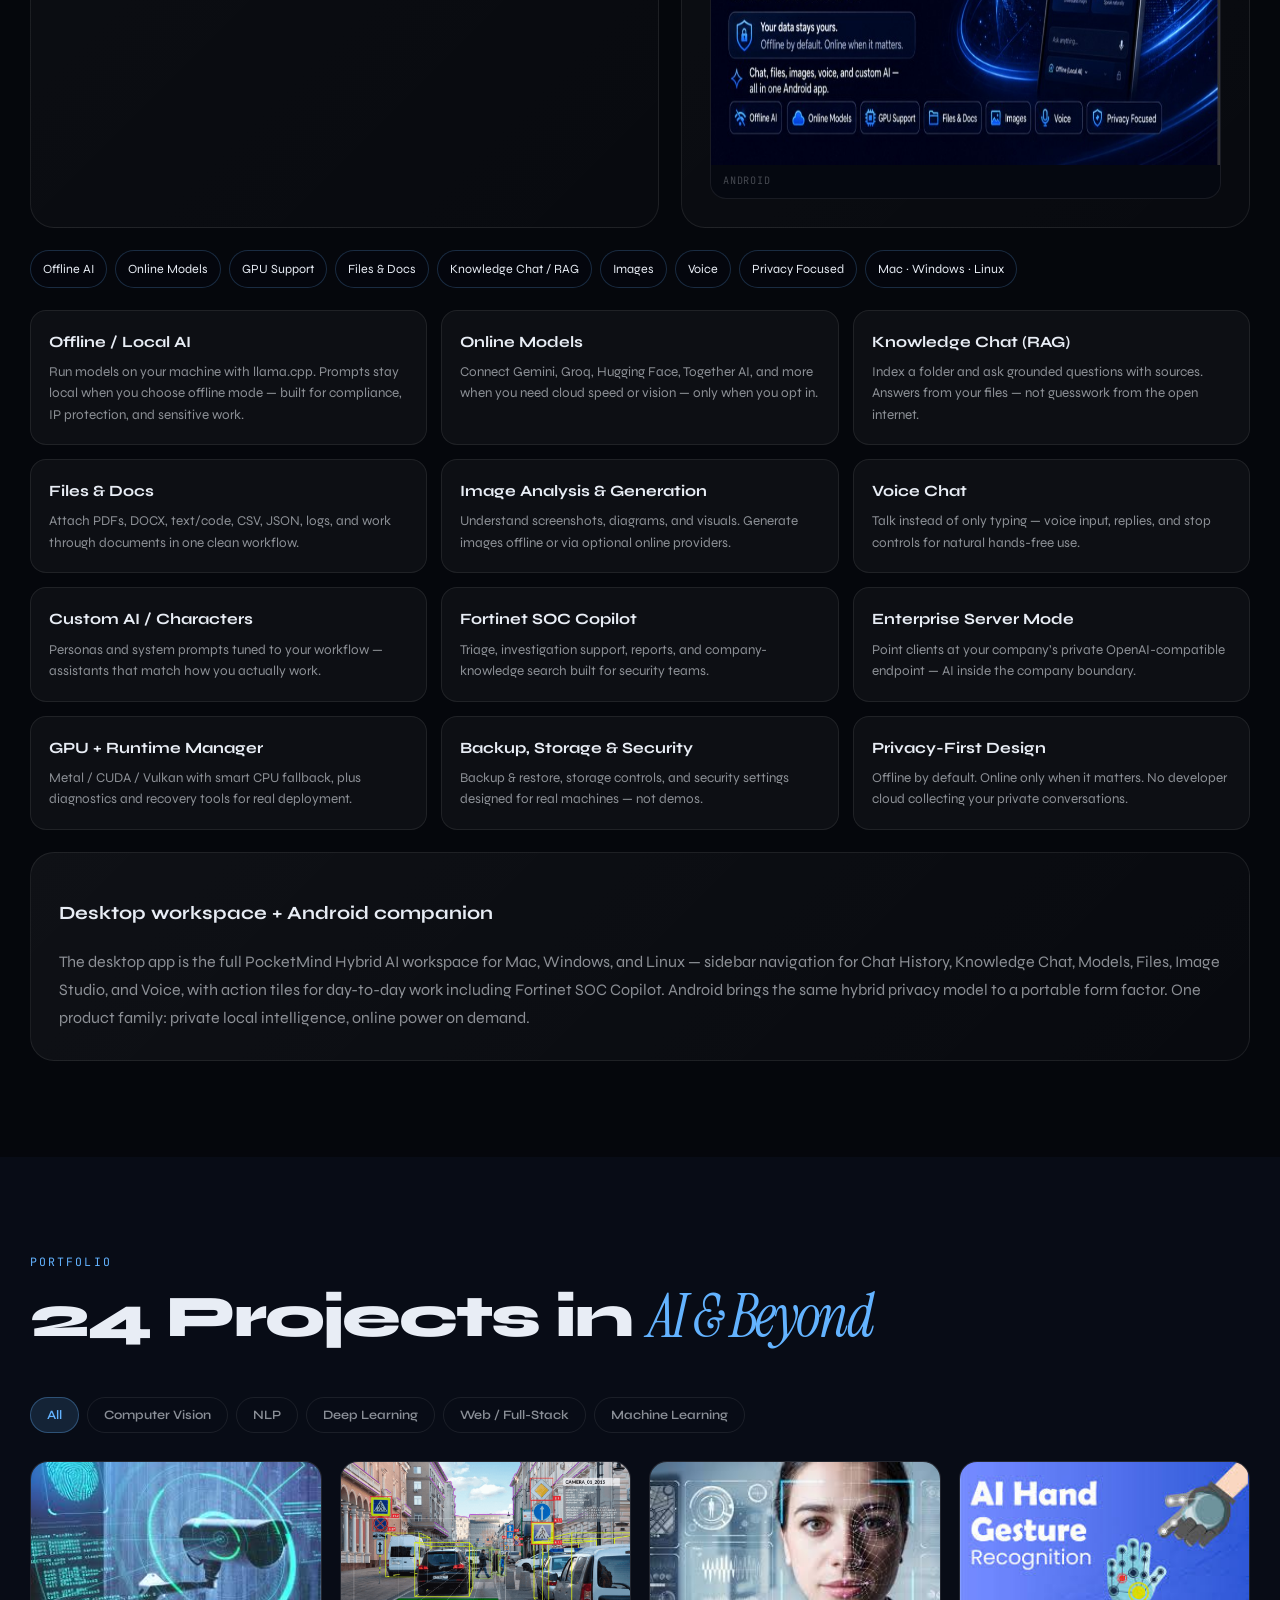
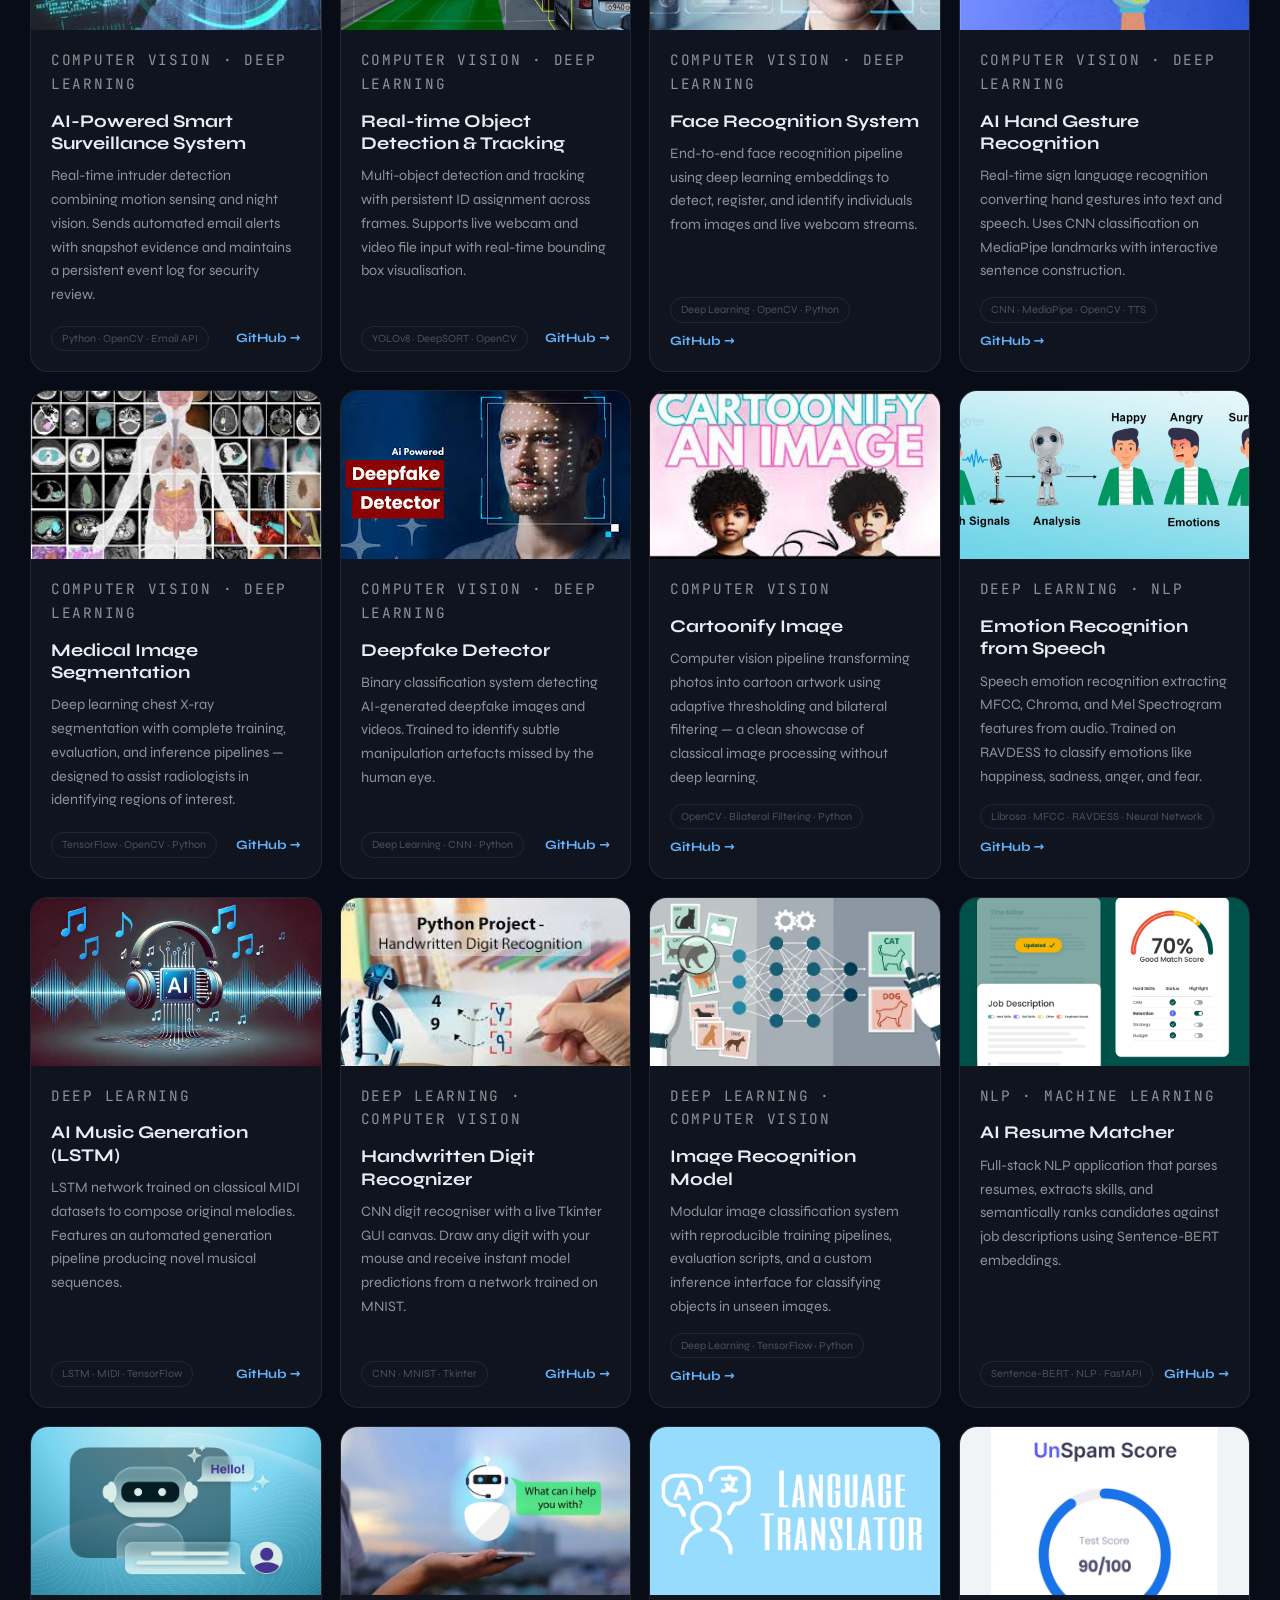
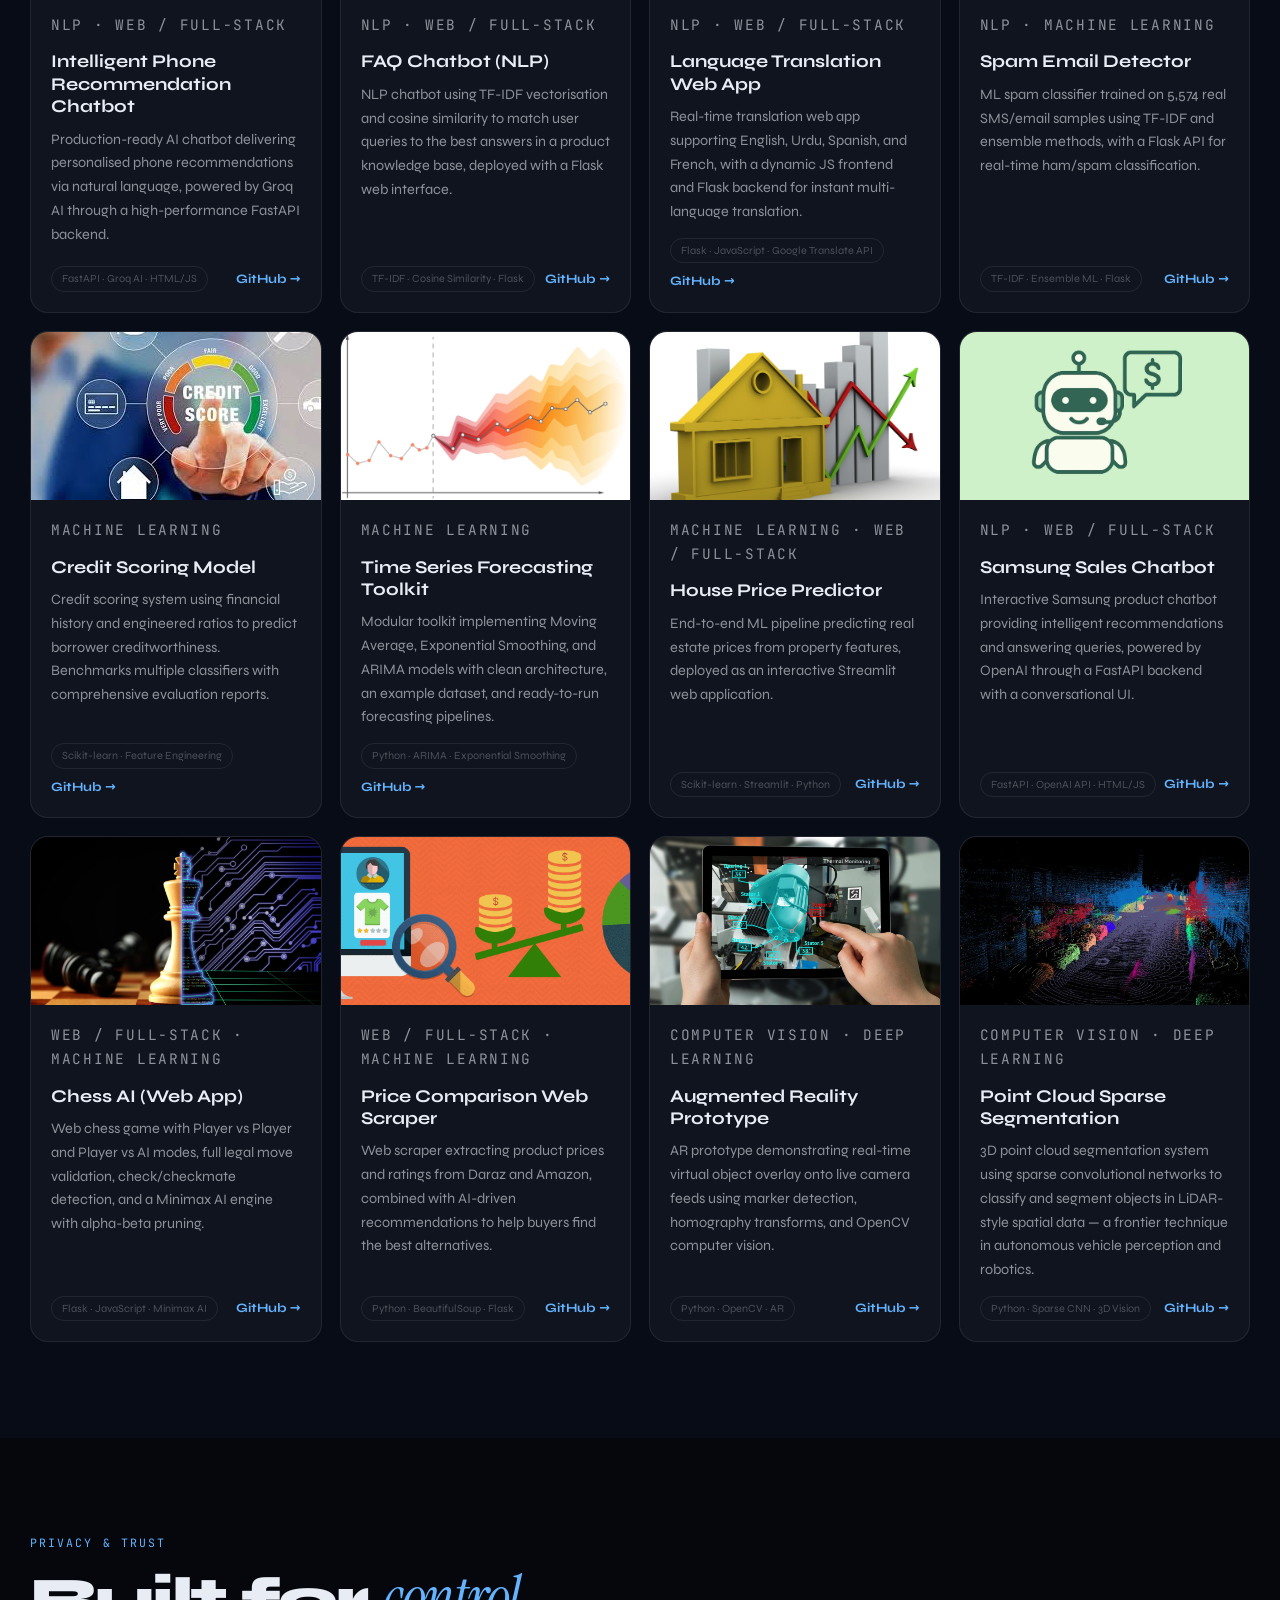
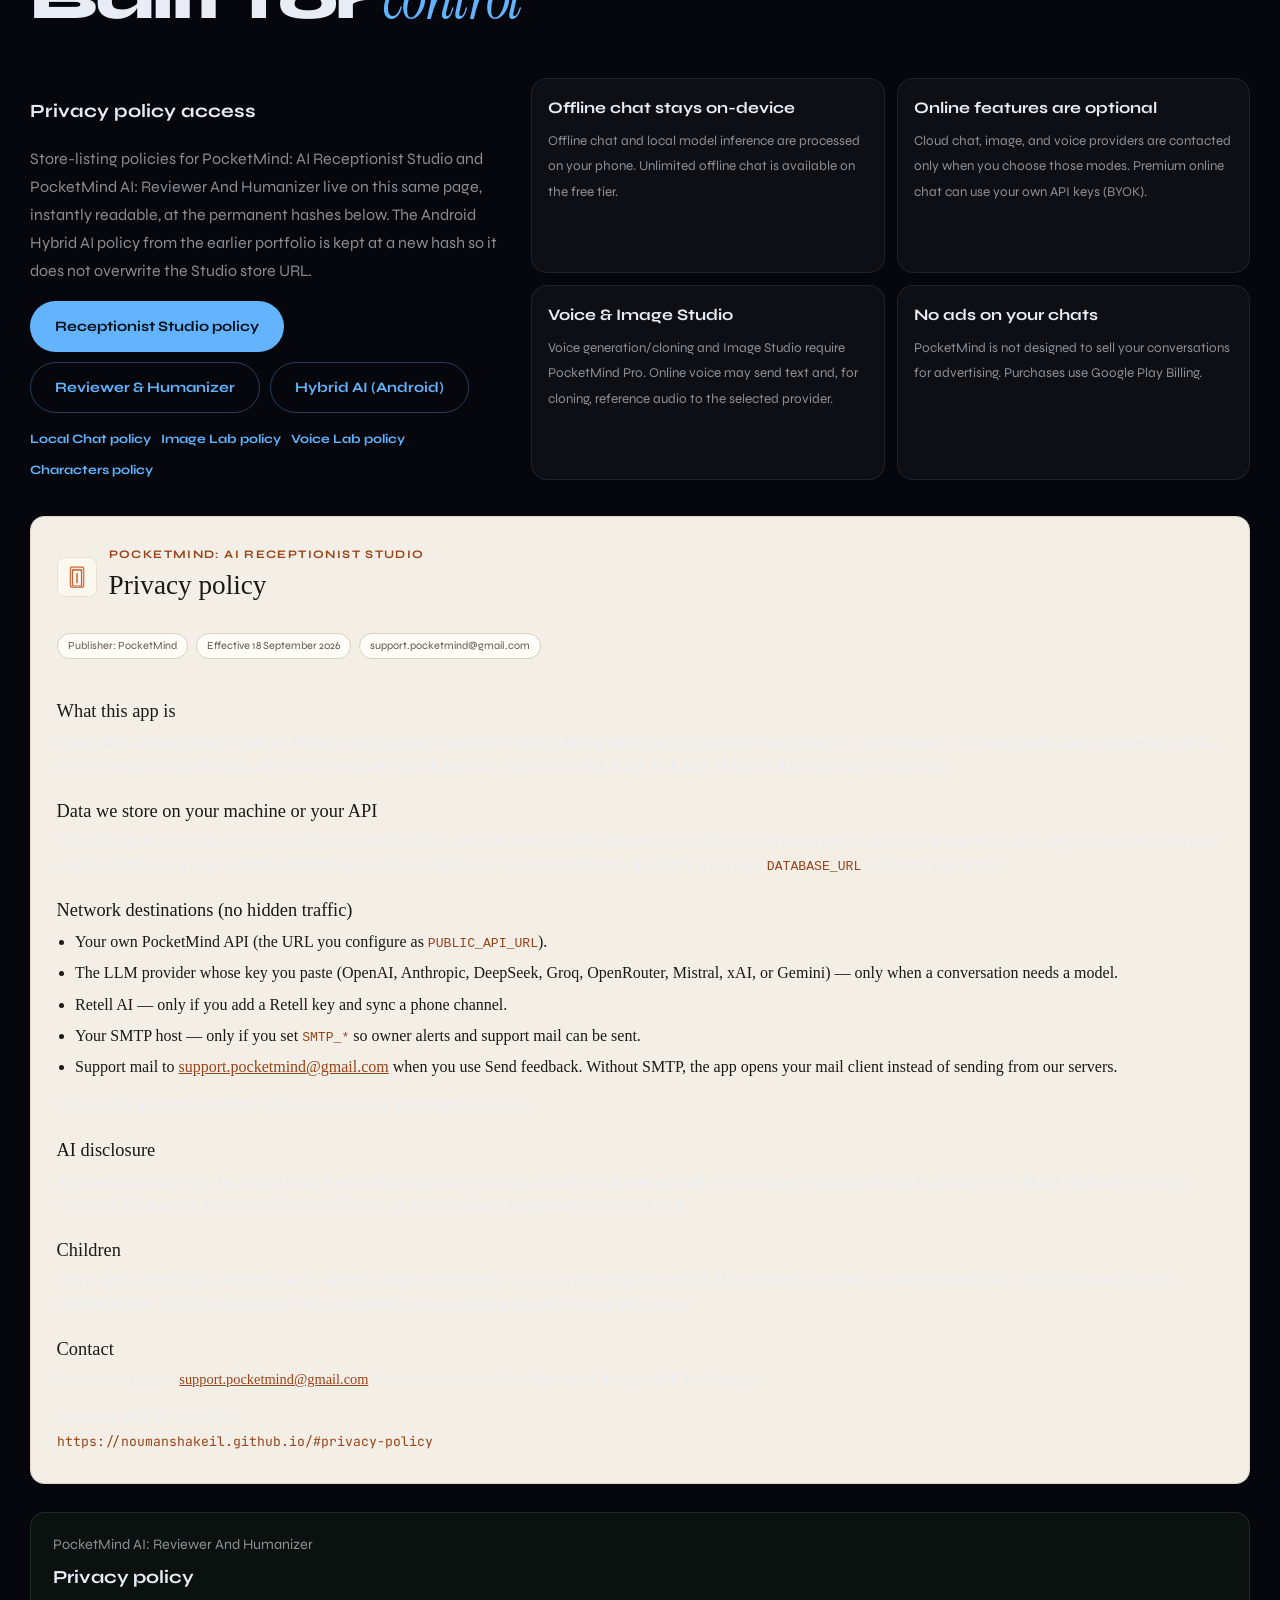
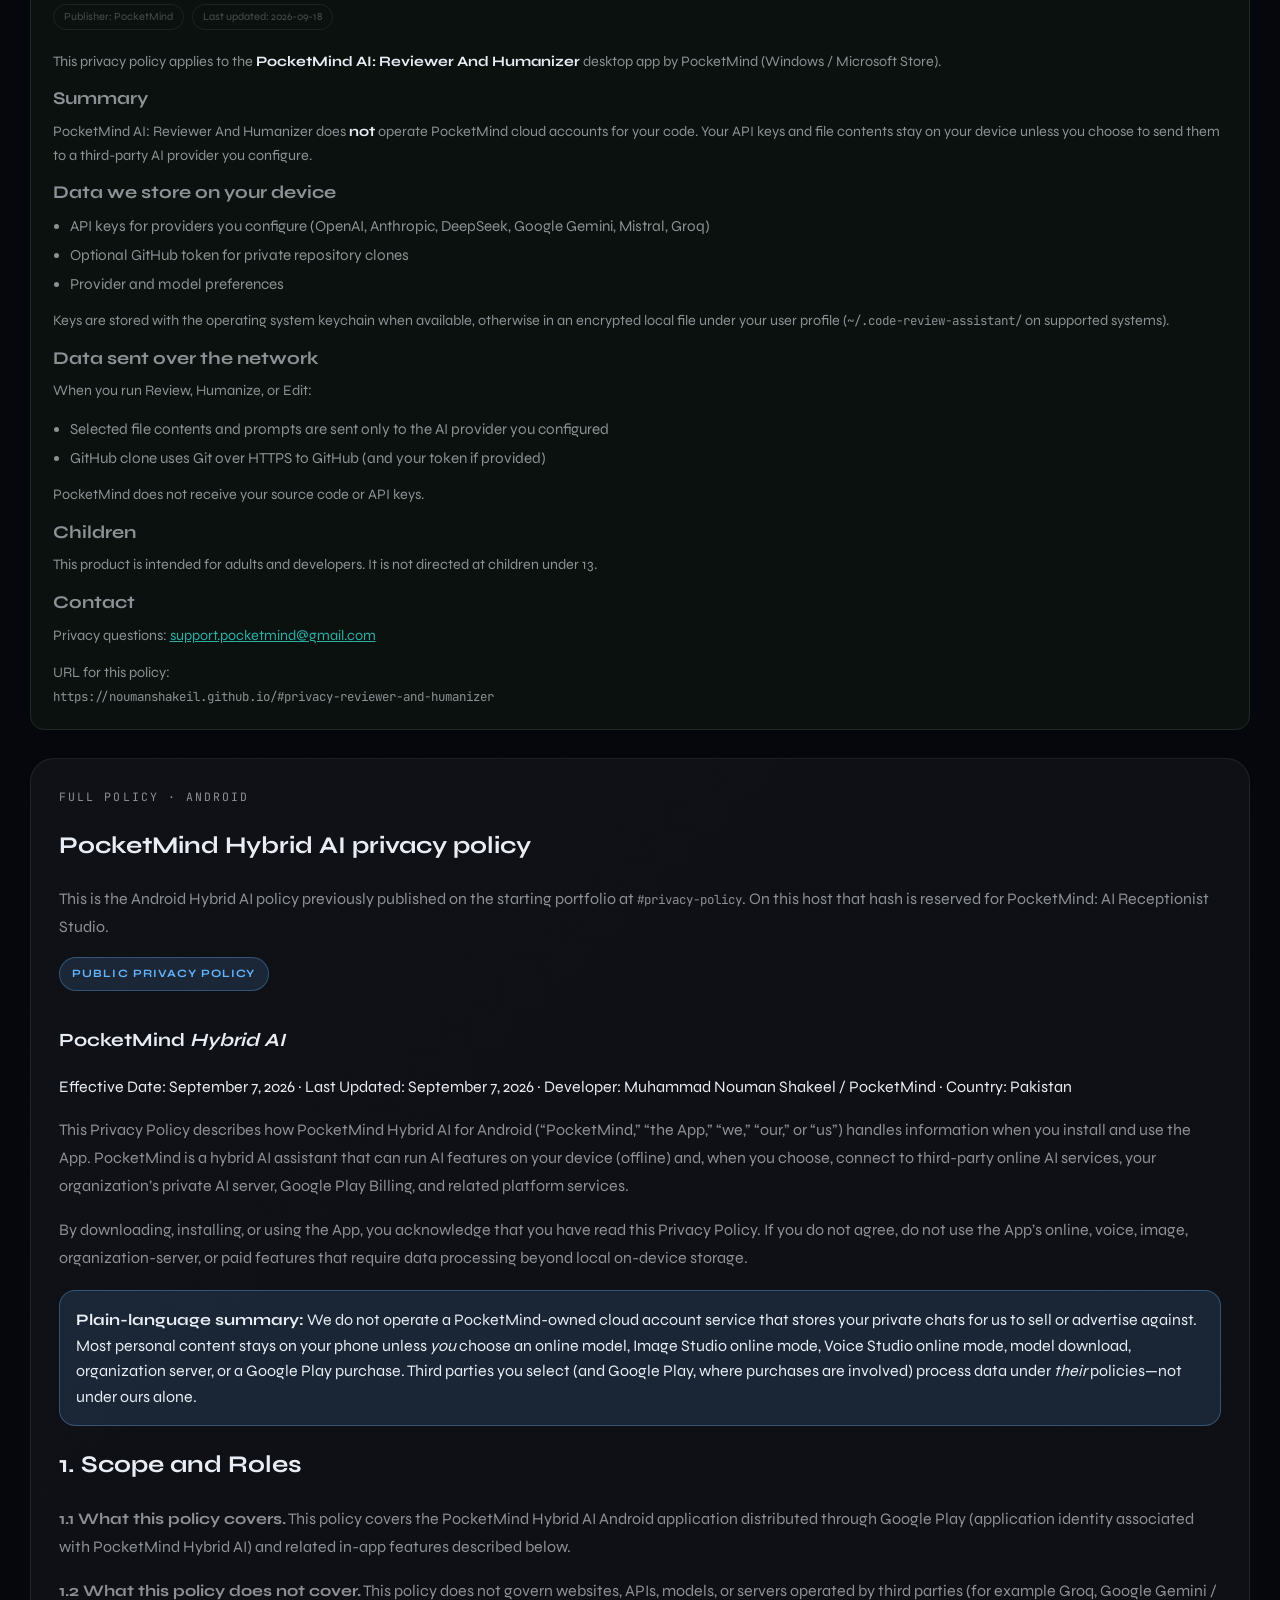
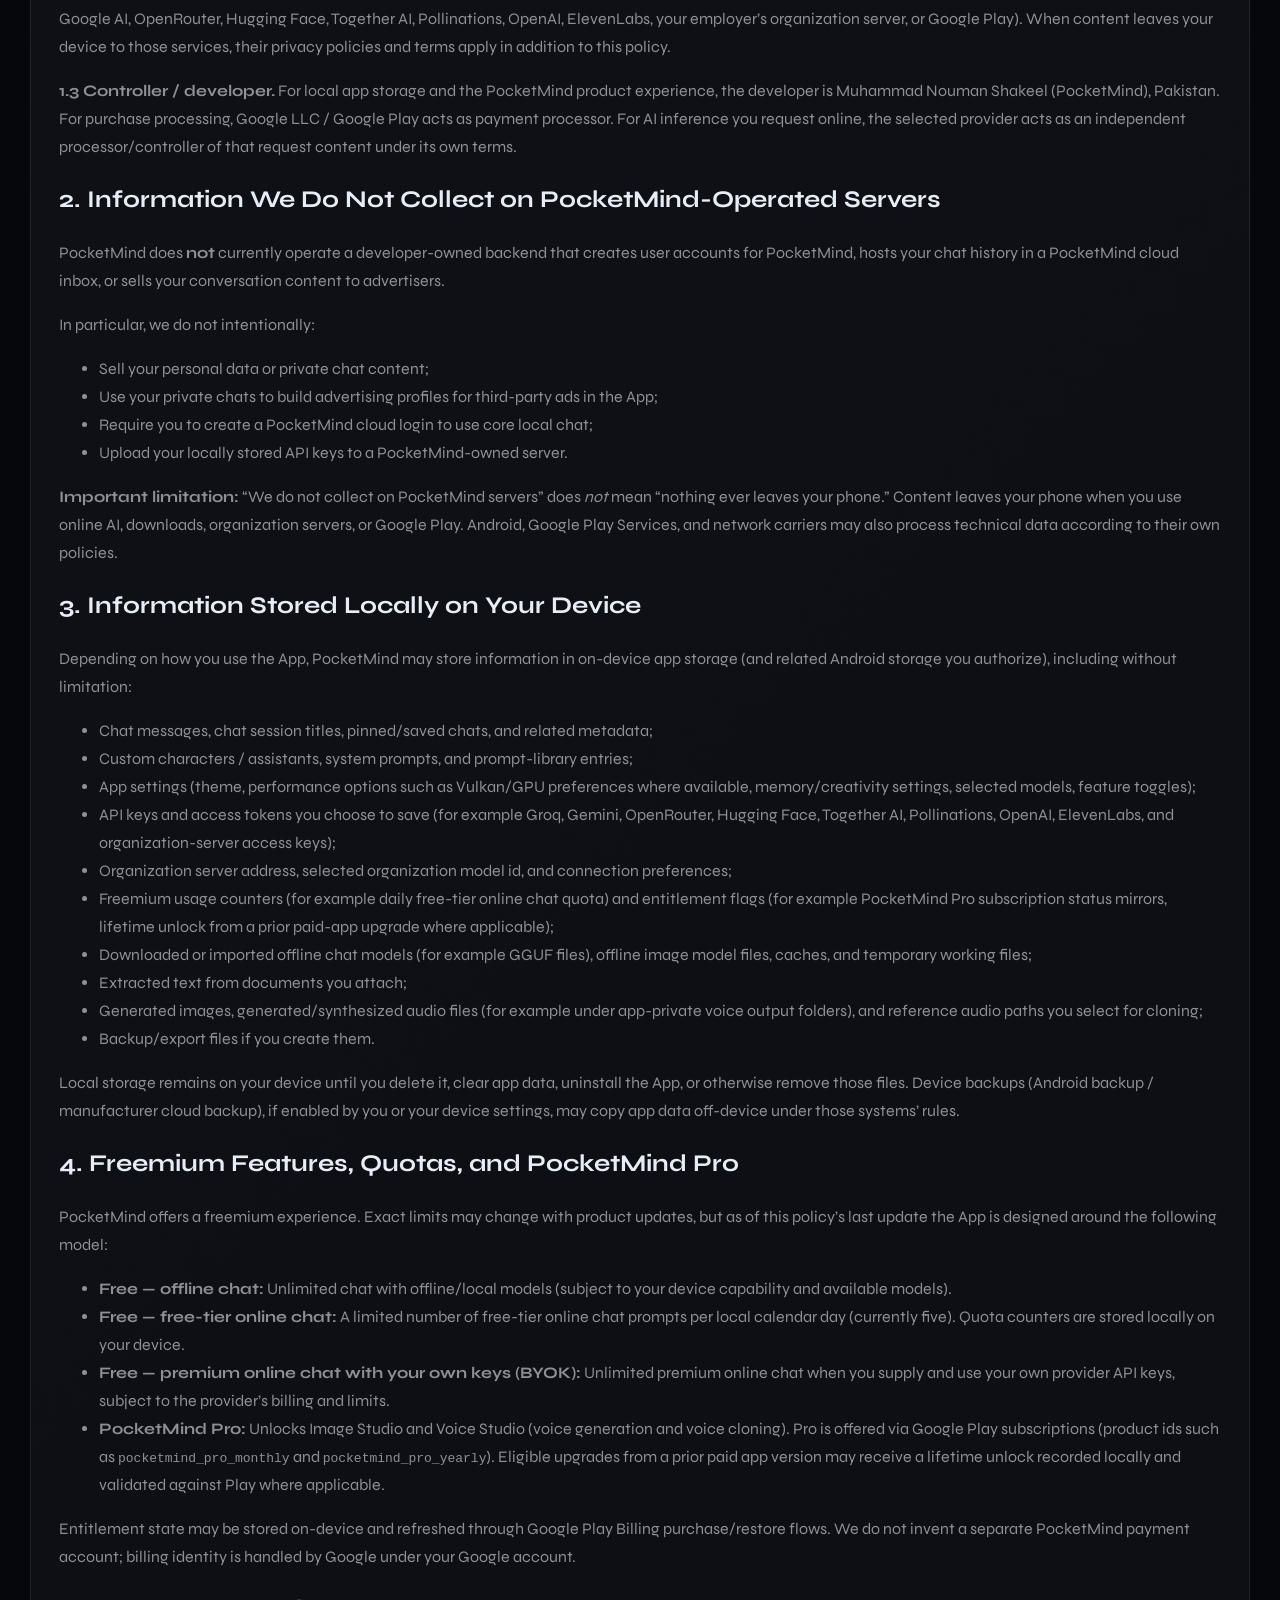
==== commit 23cfd85b: "Rebuild portfolio as static animated site with apps catalogue Replace the downloads-only Pages host " ====
--- a/index.html
+++ b/index.html
@@ -1,311 +1,705 @@
 <!DOCTYPE html>
 <html lang="en">
 <head>
-  <meta charset="utf-8" />
-  <meta name="viewport" content="width=device-width, initial-scale=1" />
-  <title>PocketMind — Downloads &amp; Privacy</title>
-  <meta name="description" content="PocketMind product downloads and privacy policies, including PocketMind: AI Receptionist Studio." />
-  <style>
-    :root {
-      --bg0: #070a0c;
-      --bg1: #0e1512;
-      --line: #1f2a24;
-      --text: #e8f0ea;
-      --muted: #8fa398;
-      --accent: #22c55e;
-      --accent-dim: #16a34a;
-      --card: #0c1210;
-      --teal: #2bb0a6;
-      --paper: #f3efe6;
-      --ink: #1c1915;
-      --ink-soft: #5c564c;
-      --clay: #9a4318;
-    }
-    * { box-sizing: border-box; }
-    html { scroll-behavior: smooth; }
-    body {
-      margin: 0;
-      min-height: 100vh;
-      font-family: "Segoe UI", system-ui, -apple-system, sans-serif;
-      color: var(--text);
-      background:
-        radial-gradient(1000px 500px at 10% -10%, #14301f 0%, transparent 55%),
-        radial-gradient(800px 400px at 100% 0%, #102018 0%, transparent 50%),
-        linear-gradient(180deg, var(--bg0), var(--bg1));
-    }
-    main {
-      width: min(760px, calc(100% - 2rem));
-      margin: 0 auto;
-      padding: 4rem 0 5rem;
-    }
-    nav {
-      display: flex;
-      flex-wrap: wrap;
-      gap: 0.75rem 1.25rem;
-      margin-bottom: 2rem;
-      font-size: 0.88rem;
-    }
-    nav a {
-      color: var(--muted);
-      text-decoration: none;
-    }
-    nav a:hover { color: var(--accent); }
-    .brand {
-      font-size: 0.8rem;
-      letter-spacing: 0.14em;
-      text-transform: uppercase;
-      color: var(--accent);
-      font-weight: 700;
-      margin: 0 0 0.75rem;
-    }
-    h1 {
-      font-size: clamp(1.8rem, 4vw, 2.6rem);
-      line-height: 1.15;
-      margin: 0 0 0.75rem;
-      font-weight: 800;
-    }
-    h2 {
-      font-size: 1.15rem;
-      margin: 0 0 0.75rem;
-    }
-    h3 {
-      font-size: 1rem;
-      margin: 1.35rem 0 0.45rem;
-    }
-    .lead {
-      color: var(--muted);
-      font-size: 1.05rem;
-      line-height: 1.55;
-      margin: 0 0 2rem;
-      max-width: 40rem;
-    }
-    .card {
-      background: color-mix(in srgb, var(--card) 92%, black);
-      border: 1px solid var(--line);
-      border-radius: 14px;
-      padding: 1.25rem 1.35rem;
-      margin-bottom: 1rem;
-    }
-    .card > h2 {
-      margin: 0 0 0.35rem;
-      font-size: 1.05rem;
-    }
-    .card > p {
-      margin: 0 0 1rem;
-      color: var(--muted);
-      font-size: 0.92rem;
-      line-height: 1.45;
-    }
-    .meta {
-      display: flex;
-      flex-wrap: wrap;
-      gap: 0.5rem;
-      margin-bottom: 1rem;
-    }
-    .pill {
-      border: 1px solid var(--line);
-      border-radius: 999px;
-      padding: 0.2rem 0.65rem;
-      font-size: 0.75rem;
-      color: var(--muted);
-    }
-    .actions {
-      display: flex;
-      flex-wrap: wrap;
-      gap: 0.65rem;
-    }
-    a.btn {
-      display: inline-flex;
-      align-items: center;
-      justify-content: center;
-      gap: 0.4rem;
-      text-decoration: none;
-      border-radius: 10px;
-      padding: 0.7rem 1rem;
-      font-weight: 700;
-      font-size: 0.92rem;
-      border: 1px solid transparent;
-    }
-    a.btn-primary {
-      background: var(--accent);
-      color: #04140a;
-    }
-    a.btn-primary:hover { background: var(--accent-dim); color: #fff; }
-    a.btn-ghost {
-      background: transparent;
-      color: var(--text);
-      border-color: var(--line);
-    }
-    a.btn-ghost:hover { border-color: var(--accent); color: var(--accent); }
-    code, .url {
-      font-family: ui-monospace, "Cascadia Code", Consolas, monospace;
-      font-size: 0.78rem;
-      word-break: break-all;
-      color: #b7e4c4;
-    }
-    .note {
-      margin-top: 1.5rem;
-      color: var(--muted);
-      font-size: 0.88rem;
-      line-height: 1.5;
-    }
-    #privacy-policy,
-    #privacy-reviewer-and-humanizer {
-      scroll-margin-top: 1.5rem;
-      margin-top: 3rem;
-      padding-top: 0.5rem;
-    }
-    #privacy-reviewer-and-humanizer .policy-body {
-      color: var(--muted);
-      font-size: 0.95rem;
-      line-height: 1.6;
-    }
-    #privacy-reviewer-and-humanizer .policy-body ul {
-      margin: 0.4rem 0 0.8rem 1.1rem;
-      padding: 0;
-    }
-    #privacy-reviewer-and-humanizer .policy-body li { margin: 0.3rem 0; }
-    #privacy-reviewer-and-humanizer .policy-body strong { color: var(--text); }
-    #privacy-reviewer-and-humanizer .policy-meta,
-    #privacy-policy .policy-meta {
-      display: flex;
-      flex-wrap: wrap;
-      gap: 0.5rem;
-      margin: 0.75rem 0 1.25rem;
-    }
-    #privacy-reviewer-and-humanizer a { color: var(--teal); }
-
-    /* Studio policy matches store-listing/privacy.html + in-app #/privacy */
-    #privacy-policy.studio-policy {
-      background: var(--paper);
-      color: var(--ink);
-      border-color: #e0d8c8;
-      padding: 1.75rem 1.6rem 1.85rem;
-    }
-    #privacy-policy .studio-head {
-      display: flex;
-      align-items: center;
-      gap: 0.75rem;
-      margin-bottom: 0.85rem;
-    }
-    #privacy-policy .studio-head img {
-      width: 40px;
-      height: 40px;
-      border-radius: 8px;
-      background: #fffdf8;
-      border: 1px solid #e8e0d2;
-    }
-    #privacy-policy .studio-kicker {
-      font-size: 0.72rem;
-      letter-spacing: 0.12em;
-      text-transform: uppercase;
-      color: var(--clay);
-      font-weight: 700;
-      margin: 0;
-    }
-    #privacy-policy h2 {
-      font-family: Georgia, "Times New Roman", serif;
-      font-weight: 500;
-      font-size: 1.7rem;
-      color: var(--ink);
-      margin: 0;
-    }
-    #privacy-policy .policy-meta .pill {
-      border-color: #d9d0c0;
-      color: var(--ink-soft);
-      background: #fffdf8;
-    }
-    #privacy-policy .policy-body {
-      color: var(--ink);
-      font-family: Georgia, "Times New Roman", serif;
-      font-size: 1rem;
-      line-height: 1.6;
-    }
-    #privacy-policy .policy-body p { margin: 0 0 0.9rem; }
-    #privacy-policy .policy-body h3 {
-      font-family: Georgia, "Times New Roman", serif;
-      font-weight: 500;
-      font-size: 1.15rem;
-      color: var(--ink);
-      margin: 1.35rem 0 0.45rem;
-    }
-    #privacy-policy .policy-body ul {
-      margin: 0.35rem 0 0.9rem 1.15rem;
-      padding: 0;
-    }
-    #privacy-policy .policy-body li { margin: 0.35rem 0; }
-    #privacy-policy .policy-body code,
-    #privacy-policy .policy-body .url {
-      color: var(--clay);
-      font-size: 0.82rem;
-    }
-    #privacy-policy a { color: var(--clay); }
-
-    footer {
-      margin-top: 2.5rem;
-      color: #6d8074;
-      font-size: 0.8rem;
-    }
-    footer a { color: var(--muted); }
-  </style>
+  <meta charset="utf-8">
+  <meta name="viewport" content="width=device-width, initial-scale=1">
+  <title>Muhammad Nouman Shakeel — Founder PocketMind · AI Engineer</title>
+  <meta name="description" content="Muhammad Nouman Shakeel — Founder PocketMind, Co-founder CodexBridge, AI Engineer at Zindex. Private AI products, production systems, and an apps catalogue.">
+  <link rel="icon" href="brand/pocketmind-logo-mark.png">
+  <link rel="stylesheet" href="css/site.css">
 </head>
 <body>
+  <a class="skip-link" href="#home">Skip to content</a>
+  <canvas id="hero-canvas" aria-hidden="true"></canvas>
+  <div class="page">
+  <header>
+  <nav class="nav" aria-label="Site">
+    <a class="nav-logo" href="#home">MN<span>.</span>Shakeel</a>
+    <ul class="nav-links" id="nav-links">
+      <li><a href="#about">About</a></li>
+      <li><a href="#experience">Experience</a></li>
+      <li><a href="#work">Work</a></li>
+      <li><a href="#pocketmind">PocketMind</a></li>
+      <li><a href="#projects">Projects</a></li>
+      <li><a href="#privacy">Privacy</a></li>
+      <li><a href="#achievements">Honours</a></li>
+      <li><a href="#certificates">Certificates</a></li>
+    </ul>
+    <button class="nav-toggle" id="nav-toggle" type="button" aria-label="Open menu" aria-expanded="false">☰</button>
+    <a class="nav-cta" href="https://wa.me/923405055603?text=Hi%20Nouman%2C%20I%20want%20to%20discuss%20an%20AI%20project." target="_blank" rel="noopener">Contact Me</a>
+  </nav>
+  </header>
+
   <main>
-    <nav aria-label="Site">
-      <a href="#downloads">Downloads</a>
-      <a href="#privacy-policy">Privacy policy</a>
-      <a href="#privacy-reviewer-and-humanizer">Reviewer &amp; Humanizer</a>
-    </nav>
-
-    <p class="brand">PocketMind</p>
-    <h1 id="downloads">Windows downloads</h1>
-    <p class="lead">
-      Official host for PocketMind Windows packages. Use the NSIS setup link as the
-      Microsoft Store package URL for Hybrid AI.
-    </p>
-
-    <section class="card">
-      <h2>PocketMind Hybrid AI — NSIS Setup (Store package)</h2>
-      <p>Silent install switch: <span class="url">/S</span>. Architecture: x64. Version 1.0.0.</p>
-      <div class="meta">
-        <span class="pill">EXE installer</span>
-        <span class="pill">x64</span>
-        <span class="pill">v1.0.0</span>
-      </div>
-      <div class="actions">
-        <a class="btn btn-primary" href="downloads/1.0.0/PocketMind-Hybrid-AI_1.0.0_x64-setup.exe">Download setup.exe</a>
-      </div>
-      <p style="margin-top:1rem;margin-bottom:0">
-        Direct URL:<br />
-        <span class="url">https://noumanshakeil.github.io/downloads/1.0.0/PocketMind-Hybrid-AI_1.0.0_x64-setup.exe</span>
-      </p>
-    </section>
-
-    <section class="card">
-      <h2>Windows Installer (MSI)</h2>
-      <p>Alternative package for IT / enterprise imaging. Silent: <span class="url">/quiet</span></p>
-      <div class="actions">
-        <a class="btn btn-ghost" href="downloads/1.0.0/PocketMind-Hybrid-AI_1.0.0_x64_en-US.msi">Download MSI</a>
-      </div>
-    </section>
-
-    <section class="card">
-      <h2>Portable app EXE</h2>
-      <p>
-        Standalone <span class="url">PocketMind Hybrid AI.exe</span>. For local GGUF chat you still need
-        <span class="url">bin\llama.cpp</span> next to the EXE (shipped in the full payload zip, not on this page).
-      </p>
-      <div class="actions">
-        <a class="btn btn-ghost" href="downloads/1.0.0/PocketMind-Hybrid-AI.exe">Download portable EXE</a>
-      </div>
-    </section>
-
-    <p class="note">
-      After installing Hybrid AI, add your GGUF models under the app data / models folder shown in Settings.
-      Local inference also needs llama.cpp runtimes (CPU/CUDA/Vulkan) from the desktop payload package.
-    </p>
-
-    <section id="privacy-policy" class="card studio-policy" aria-labelledby="privacy-heading">
+  <section class="hero" id="home">
+    <div class="hero-stage">
+      <p class="hero-tag">Founder PocketMind · Co-founder CodexBridge · AI Engineer @ Zindex</p>
+      <h1 class="hero-name">
+        <span class="line">Muhammad</span>
+        <span class="line serif">Nouman</span>
+        <span class="line">Shakeel</span>
+      </h1>
+      <p class="hero-title">Private AI products. Production systems. Real-world impact.</p>
+      <p class="hero-desc">I build AI that people can actually ship and trust — from <strong>PocketMind Hybrid AI</strong> (offline-first desktop &amp; mobile AI for Mac, Windows, Linux, and Android) to CodexBridge and production systems at Zindex. BS AI @ NUST, Islamabad. Topped <strong>ETEA ’25 CS</strong> (1st in KPK Computer Science).</p>
+      <div class="hero-actions">
+        <a class="btn btn-primary" href="#work">Explore the catalogue</a>
+        <a class="btn btn-ghost" href="#contact">Contact Me</a>
+      </div>
+      <div class="hero-stats">
+        <div><span class="stat-num">4</span><span class="stat-label">OS Platforms</span></div>
+        <div><span class="stat-num">24+</span><span class="stat-label">AI Projects</span></div>
+        <div><span class="stat-num">34</span><span class="stat-label">Trophies · Gold Medalist</span></div>
+        <div><span class="stat-num">NUST</span><span class="stat-label">BS AI · Islamabad</span></div>
+      </div>
+      <div class="hero-orb" aria-hidden="true">
+        <div>
+          <strong>1st</strong>
+          <span>ETEA ’25 CS<br>KPK Topper</span>
+        </div>
+      </div>
+    </div>
+  </section>
+
+  <section class="section section-alt" id="about">
+    <div class="section-inner" data-reveal>
+      <p class="section-tag">About Me</p>
+      <h2 class="section-title">The mind behind<br><em>PocketMind</em></h2>
+      <div class="about-grid">
+        <div class="about-text">
+          <p>I'm <strong>Muhammad Nouman Shakeel</strong> — Founder of <strong>PocketMind</strong>, Co-founder of <strong>CodexBridge</strong>, AI Engineer at <strong>Zindex</strong>, and a BS Artificial Intelligence student at <strong>NUST, Islamabad</strong>.</p>
+          <p>I build AI systems that solve real problems — not concepts, not notebooks, but production-ready products people can actually use. <strong>PocketMind Hybrid AI</strong> is my flagship: private offline AI by default, online power when you need it — for Mac, Windows, Linux, and Android.</p>
+          <p>At <strong>CodexBridge</strong>, I'm closing the gap between what a product does and what teams actually understand as they ship faster. At <strong>Zindex</strong>, I build production-style AI systems in parallel with founding work.</p>
+          <p>Beyond products, I topped <strong>ETEA ’25 CS</strong> (1st in KPK Computer Science), topped Pakistan <strong>twice in English Language Proficiency Olympiads</strong>, represented the country internationally in Turkey, and was named <strong>Student of the Year</strong> at The Peace College.</p>
+        </div>
+        <div>
+          <div class="skill-group">
+            <p class="skill-group-title">Products &amp; Focus</p>
+            <div class="skill-tags">
+              <span class="skill-tag hl">PocketMind Hybrid AI</span>
+              <span class="skill-tag hl">Offline / Local LLMs</span>
+              <span class="skill-tag hl">Knowledge Chat / RAG</span>
+              <span class="skill-tag">Desktop AI (Mac · Win · Linux)</span>
+              <span class="skill-tag">Privacy-First AI</span>
+              <span class="skill-tag">CodexBridge</span>
+            </div>
+          </div>
+          <div class="skill-group">
+            <p class="skill-group-title">Core AI / ML</p>
+            <div class="skill-tags">
+              <span class="skill-tag hl">Deep Learning</span>
+              <span class="skill-tag hl">Computer Vision</span>
+              <span class="skill-tag hl">NLP / LLMs</span>
+              <span class="skill-tag">PyTorch</span>
+              <span class="skill-tag">TensorFlow</span>
+              <span class="skill-tag">OpenCV</span>
+              <span class="skill-tag">llama.cpp</span>
+            </div>
+          </div>
+          <div class="skill-group">
+            <p class="skill-group-title">Engineering</p>
+            <div class="skill-tags">
+              <span class="skill-tag hl">Python</span>
+              <span class="skill-tag">Rust / Tauri</span>
+              <span class="skill-tag">Android / Kotlin</span>
+              <span class="skill-tag">FastAPI</span>
+              <span class="skill-tag">C++</span>
+              <span class="skill-tag">SQL</span>
+              <span class="skill-tag">Git / GitHub</span>
+            </div>
+          </div>
+        </div>
+      </div>
+    </div>
+  </section>
+
+  <section class="section" id="experience">
+    <div class="section-inner" data-reveal>
+      <p class="section-tag">Career</p>
+      <h2 class="section-title">Where I've <em>built</em></h2>
+      <div class="exp-item">
+        <div class="exp-date">Jun 2026 — Present</div>
+        <div class="exp-content">
+          <div class="exp-role">Artificial Intelligence Engineer</div>
+          <div class="exp-company">Zindex · Full-time</div>
+          <ul class="exp-bullets">
+            <li>Building production AI systems alongside founding work — practical models and workflows teams can deploy.</li>
+            <li>Focus on real-world AI engineering: reliable pipelines, useful interfaces, and measurable outcomes.</li>
+          </ul>
+        </div>
+      </div>
+      <div class="exp-item">
+        <div class="exp-date">Jun 2026 — Present</div>
+        <div class="exp-content">
+          <div class="exp-role">Co-Founder</div>
+          <div class="exp-company">CodexBridge</div>
+          <ul class="exp-bullets">
+            <li>Building CodexBridge to close the gap between what a product does and what people around it actually understand.</li>
+            <li>Owning early product thinking and engineering as teams ship faster and documentation falls behind.</li>
+          </ul>
+        </div>
+      </div>
+      <div class="exp-item">
+        <div class="exp-date">Sep 2025 — Present</div>
+        <div class="exp-content">
+          <div class="exp-role">Founder</div>
+          <div class="exp-company">PocketMind</div>
+          <ul class="exp-bullets">
+            <li>Founded PocketMind Hybrid AI — private offline AI by default, online power when needed, for Mac, Windows, Linux, and Android.</li>
+            <li>Shipped end-to-end product ownership: local LLMs, Knowledge Chat (RAG), files, images, voice, GPU runtimes, privacy controls, and enterprise-ready deployment features.</li>
+          </ul>
+        </div>
+      </div>
+      <div class="exp-item">
+        <div class="exp-date">Mar 2026 — Jun 2026</div>
+        <div class="exp-content">
+          <div class="exp-role">Machine Learning Engineer · Internship</div>
+          <div class="exp-company">CodeAlpha</div>
+          <ul class="exp-bullets">
+            <li>Built ML models across NLP, computer vision, and audio — full lifecycle from data prep to evaluation.</li>
+          </ul>
+        </div>
+      </div>
+      <div class="exp-item">
+        <div class="exp-date">Mar 2026 — Apr 2026</div>
+        <div class="exp-content">
+          <div class="exp-role">Artificial Intelligence Intern</div>
+          <div class="exp-company">CodeAlpha</div>
+          <ul class="exp-bullets">
+            <li>Completed CodeAlpha’s AI internship focused on chatbot development, generative AI applications, and applied machine learning projects.</li>
+            <li>Delivered production-style AI deliverables recognised with completion certificate and letter of recommendation (CA/DF1/32621).</li>
+          </ul>
+        </div>
+      </div>
+      <div class="exp-item">
+        <div class="exp-date">Feb 2026 — Apr 2026</div>
+        <div class="exp-content">
+          <div class="exp-role">Machine Learning Engineer · Internship</div>
+          <div class="exp-company">Arch Technologies</div>
+          <ul class="exp-bullets">
+            <li>Data preprocessing, feature engineering, and supervised ML models for practical applications.</li>
+          </ul>
+        </div>
+      </div>
+      <div class="exp-item">
+        <div class="exp-date">2025 — 2029</div>
+        <div class="exp-content">
+          <div class="exp-role">BS Artificial Intelligence</div>
+          <div class="exp-company">NUST Islamabad</div>
+          <ul class="exp-bullets">
+            <li>Coursework in machine learning, deep learning, computer vision, NLP, data structures, and software engineering.</li>
+          </ul>
+        </div>
+      </div>
+    </div>
+  </section>
+
+  <section class="section section-alt" id="work">
+    <div class="section-inner" data-reveal>
+      <p class="section-tag" id="catalogue">Work / Catalogue</p>
+      <h2 class="section-title">Apps <em>catalogue</em></h2>
+      <p class="hero-desc">Shipped PocketMind products and other public apps, sourced from existing project pages and GitHub facts. The <code>noumanshakeil/stuff</code> catalogue repo was not available (404).</p>
+      <div class="filters" id="catalogue-filters" role="group" aria-label="Filter catalogue">
+        <button class="filter-btn is-active" type="button" data-filter="all" aria-pressed="true">All</button>
+        <button class="filter-btn" type="button" data-filter="product" aria-pressed="false">Products</button>
+        <button class="filter-btn" type="button" data-filter="pocketmind" aria-pressed="false">PocketMind</button>
+        <button class="filter-btn" type="button" data-filter="android" aria-pressed="false">Android suite</button>
+        <button class="filter-btn" type="button" data-filter="academic" aria-pressed="false">Academic products</button>
+      </div>
+      <div class="catalogue-grid">
+        <article class="card app-card" data-kinds="product pocketmind">
+  <p class="card-kicker">PocketMind · Flagship</p>
+  <h3>PocketMind Hybrid AI</h3>
+  <p>Private offline AI by default, online power when you need it — desktop workspace for Mac, Windows, and Linux, with an Android companion. Local LLMs via llama.cpp, Knowledge Chat (RAG), files, images, voice, GPU runtimes (Metal / CUDA / Vulkan), and enterprise-ready deployment features.</p>
+  <div class="card-meta">
+    <span class="pill">Mac · Windows · Linux · Android</span>
+    <span><a class="card-link" href="#pocketmind">Open product →</a></span>
+  </div>
+</article>
+<article class="card app-card" data-kinds="product pocketmind">
+  <p class="card-kicker">PocketMind · Windows / web studio</p>
+  <h3>PocketMind: AI Receptionist Studio</h3>
+  <p>A Windows desktop and web studio for building, testing, and deploying custom AI receptionists for client businesses. The receptionist can answer questions from the facts you store, take messages, and (when you connect a number) answer the phone through Retell AI. It is an AI system. It is not a human receptionist.</p>
+  <div class="card-meta">
+    <span class="pill">Publisher: PocketMind</span>
+    <span><a class="card-link" href="#privacy-policy">Privacy policy →</a></span>
+  </div>
+</article>
+<article class="card app-card" data-kinds="product pocketmind">
+  <p class="card-kicker">PocketMind · Desktop</p>
+  <h3>PocketMind AI: Reviewer And Humanizer</h3>
+  <p>Desktop app by PocketMind for ingesting text and code, selecting up to five files, and running independent AI review, humanize, or edit jobs on each. Built with Electron + React + TypeScript + Vite. API keys stay on the device (OS keychain or encrypted local file) unless you send content to a provider you configure.</p>
+  <div class="card-meta">
+    <span class="pill">Windows / Microsoft Store</span>
+    <span><a class="card-link" href="https://github.com/noumanshakeil/code-review-assistant" target="_blank" rel="noopener">GitHub →</a><a class="card-link" href="#privacy-reviewer-and-humanizer">Privacy policy →</a></span>
+  </div>
+</article>
+<article class="card app-card" data-kinds="product pocketmind android">
+  <p class="card-kicker">PocketMind Suite · Android</p>
+  <h3>PocketMind Local Chat</h3>
+  <p>An offline-only Android chat app that runs local GGUF language models on your device (including optional Vulkan/GPU acceleration where supported). Paid, offline-first. Prompts, chat history, and model inference stay on the phone.</p>
+  <div class="card-meta">
+    <span class="pill">com.pocketmind.localchat</span>
+    <span><a class="card-link" href="privacy-localchat.html">Privacy policy →</a></span>
+  </div>
+</article>
+<article class="card app-card" data-kinds="product pocketmind android">
+  <p class="card-kicker">PocketMind Suite · Android</p>
+  <h3>PocketMind Image Lab</h3>
+  <p>An offline Android image-generation studio that runs local Stable Diffusion–style models on your device (GPU/Vulkan when available, otherwise CPU). Prompts, model files, and generated images are handled on-device.</p>
+  <div class="card-meta">
+    <span class="pill">com.pocketmind.imagelab</span>
+    <span><a class="card-link" href="privacy-imagelab.html">Privacy policy →</a></span>
+  </div>
+</article>
+<article class="card app-card" data-kinds="product pocketmind android">
+  <p class="card-kicker">PocketMind Suite · Android</p>
+  <h3>PocketMind Voice Lab</h3>
+  <p>An offline Android voice studio for on-device speech generation and cloning-style workflows using device/local speech paths (including Android system text-to-speech where used). This app does not include online voice providers such as ElevenLabs or OpenAI Audio.</p>
+  <div class="card-meta">
+    <span class="pill">com.pocketmind.voicelab</span>
+    <span><a class="card-link" href="privacy-voicelab.html">Privacy policy →</a></span>
+  </div>
+</article>
+<article class="card app-card" data-kinds="product pocketmind android">
+  <p class="card-kicker">PocketMind Suite · Android</p>
+  <h3>PocketMind Characters</h3>
+  <p>An offline Android app for creating character personas and chatting with them using local GGUF models that fit available device RAM. Character definitions, chat content, and model inference stay on the phone.</p>
+  <div class="card-meta">
+    <span class="pill">com.pocketmind.characters</span>
+    <span><a class="card-link" href="privacy-characters.html">Privacy policy →</a></span>
+  </div>
+</article>
+<article class="card app-card" data-kinds="product">
+  <p class="card-kicker">Product · GitHub</p>
+  <h3>Harborline Receptionist</h3>
+  <p>AI voice receptionist for local businesses. The owner pastes a description of the shop; that text is the source of truth for every answer. Harborline picks up inbound questions, books / reschedules / cancels on the built-in calendar, captures leads, routes emergencies to a human, filters spam, handles after-hours, texts confirmations and reminders, and keeps transcripts, contacts, and analytics in one owner desk.</p>
+  <div class="card-meta">
+    <span class="pill">TypeScript</span>
+    <span><a class="card-link" href="https://github.com/noumanshakeil/harborline-receptionist" target="_blank" rel="noopener">GitHub →</a></span>
+  </div>
+</article>
+<article class="card app-card" data-kinds="product">
+  <p class="card-kicker">Platform · GitHub</p>
+  <h3>PULSE AI News Intelligence</h3>
+  <p>AI-powered news intelligence platform that summarizes, detects bias, fact-checks, and personalizes news in real time. Built with Node.js, Groq (LLaMA 3.3), and a 7-layer production architecture spanning Kafka, Elasticsearch, Pinecone, and Redis. 8 fully functional modules.</p>
+  <div class="card-meta">
+    <span class="pill">Node.js · Groq</span>
+    <span><a class="card-link" href="https://github.com/noumanshakeil/PULSE-AI-News-Intelligence-Platform" target="_blank" rel="noopener">GitHub →</a></span>
+  </div>
+</article>
+<article class="card app-card" data-kinds="academic">
+  <p class="card-kicker">Semester project · ViewTube</p>
+  <h3>ViewTube — YouTube Clone Database System</h3>
+  <p>Full-stack YouTube clone built with Flask + MySQL 8.0 — 14 normalized tables, 6 views, 11 triggers, 5 functions, 12 stored procedures, real video upload/streaming, HTML5 player, likes, comments, subscriptions, watch history, and notifications.</p>
+  <div class="card-meta">
+    <span class="pill">Flask · MySQL 8.0</span>
+    <span><a class="card-link" href="https://github.com/noumanshakeil/DBS-Project" target="_blank" rel="noopener">GitHub →</a></span>
+  </div>
+</article>
+<article class="card app-card" data-kinds="academic">
+  <p class="card-kicker">Capstone</p>
+  <h3>FinSight-AI</h3>
+  <p>Capstone Project.</p>
+  <div class="card-meta">
+    <span class="pill">GitHub</span>
+    <span><a class="card-link" href="https://github.com/noumanshakeil/FinSight-AI" target="_blank" rel="noopener">GitHub →</a></span>
+  </div>
+</article>
+      </div>
+    </div>
+  </section>
+
+  <section class="section" id="pocketmind">
+    <div class="section-inner" data-reveal>
+      <p class="section-tag">Flagship Product</p>
+      <h2 class="section-title">PocketMind <em>Hybrid AI</em></h2>
+      <div class="pm-hero">
+        <div class="pm-panel">
+          <div class="pm-kicker">Private Offline AI · Online When Needed</div>
+          <h3 class="pm-title">Your AI. Your choice.<br><em>Run locally. Connect globally.</em></h3>
+          <p class="pm-desc">Private <strong>Offline</strong> AI. <strong>Online</strong> power when you need it.</p>
+          <p class="pm-desc">Your data stays yours. Offline by default. Online when it matters.</p>
+          <p class="pm-desc">Chat, files, images, voice, custom AI, and Knowledge Chat — one app for Mac, Windows, and Linux, with Android support for portable private AI.</p>
+          <p class="pm-desc">PocketMind Hybrid AI is a desktop-first AI workspace (Mac · Windows · Linux) with a polished Android companion. Run models locally with llama.cpp, attach documents, index folders with Knowledge Chat (RAG), analyze images, talk with voice, use GPU acceleration (Metal / CUDA / Vulkan), and connect online models only when you choose. Built for founders, analysts, and teams who need real capability without giving up control of their data.</p>
+          <p class="pm-kicker">Available for macOS · Windows · Linux · Android</p>
+          <div class="pm-actions">
+            <a class="btn btn-primary" href="#privacy">View Privacy Details</a>
+            <a class="btn btn-ghost" href="#contact">Discuss the App</a>
+          </div>
+        </div>
+        <div class="pm-panel">
+          <img src="assets/img/pocketmind-logo.png" alt="PocketMind Hybrid AI logo" width="220" height="220" style="width:160px;height:160px;object-fit:cover;border-radius:36px;margin-bottom:16px">
+          <div class="pm-shots">
+            <figure>
+              <img src="assets/img/pocketmind-desktop-banner.png" alt="PocketMind Hybrid AI desktop for Mac, Windows, and Linux" width="800" height="420" loading="lazy">
+              <figcaption>Desktop</figcaption>
+            </figure>
+            <figure>
+              <img src="assets/img/pocketmind-phone-banner.png" alt="PocketMind Hybrid AI on Android" width="800" height="420" loading="lazy">
+              <figcaption>Android</figcaption>
+            </figure>
+          </div>
+        </div>
+      </div>
+      <div class="pm-pills">
+        <span>Offline AI</span><span>Online Models</span><span>GPU Support</span><span>Files &amp; Docs</span><span>Knowledge Chat / RAG</span><span>Images</span><span>Voice</span><span>Privacy Focused</span><span>Mac · Windows · Linux</span>
+      </div>
+      <div class="pm-feature-grid">
+        <div class="pm-feature"><h3>Offline / Local AI</h3><p>Run models on your machine with llama.cpp. Prompts stay local when you choose offline mode — built for compliance, IP protection, and sensitive work.</p></div>
+<div class="pm-feature"><h3>Online Models</h3><p>Connect Gemini, Groq, Hugging Face, Together AI, and more when you need cloud speed or vision — only when you opt in.</p></div>
+<div class="pm-feature"><h3>Knowledge Chat (RAG)</h3><p>Index a folder and ask grounded questions with sources. Answers from your files — not guesswork from the open internet.</p></div>
+<div class="pm-feature"><h3>Files &amp; Docs</h3><p>Attach PDFs, DOCX, text/code, CSV, JSON, logs, and work through documents in one clean workflow.</p></div>
+<div class="pm-feature"><h3>Image Analysis &amp; Generation</h3><p>Understand screenshots, diagrams, and visuals. Generate images offline or via optional online providers.</p></div>
+<div class="pm-feature"><h3>Voice Chat</h3><p>Talk instead of only typing — voice input, replies, and stop controls for natural hands-free use.</p></div>
+<div class="pm-feature"><h3>Custom AI / Characters</h3><p>Personas and system prompts tuned to your workflow — assistants that match how you actually work.</p></div>
+<div class="pm-feature"><h3>Fortinet SOC Copilot</h3><p>Triage, investigation support, reports, and company-knowledge search built for security teams.</p></div>
+<div class="pm-feature"><h3>Enterprise Server Mode</h3><p>Point clients at your company’s private OpenAI-compatible endpoint — AI inside the company boundary.</p></div>
+<div class="pm-feature"><h3>GPU + Runtime Manager</h3><p>Metal / CUDA / Vulkan with smart CPU fallback, plus diagnostics and recovery tools for real deployment.</p></div>
+<div class="pm-feature"><h3>Backup, Storage &amp; Security</h3><p>Backup &amp; restore, storage controls, and security settings designed for real machines — not demos.</p></div>
+<div class="pm-feature"><h3>Privacy-First Design</h3><p>Offline by default. Online only when it matters. No developer cloud collecting your private conversations.</p></div>
+      </div>
+      <div class="pm-panel" style="margin-top:22px">
+        <h3>Desktop workspace + Android companion</h3>
+        <p class="pm-desc" style="margin-bottom:0">The desktop app is the full PocketMind Hybrid AI workspace for Mac, Windows, and Linux — sidebar navigation for Chat History, Knowledge Chat, Models, Files, Image Studio, and Voice, with action tiles for day-to-day work including Fortinet SOC Copilot. Android brings the same hybrid privacy model to a portable form factor. One product family: private local intelligence, online power on demand.</p>
+      </div>
+    </div>
+  </section>
+
+  <section class="section section-alt" id="projects">
+    <div class="section-inner" data-reveal>
+      <p class="section-tag">Portfolio</p>
+      <h2 class="section-title">24 Projects in <em>AI &amp; Beyond</em></h2>
+      <div class="filters" id="project-filters" role="group" aria-label="Filter projects">
+        <button class="filter-btn is-active" type="button" data-filter="all" aria-pressed="true">All</button>
+        <button class="filter-btn" type="button" data-filter="cv" aria-pressed="false">Computer Vision</button>
+        <button class="filter-btn" type="button" data-filter="nlp" aria-pressed="false">NLP</button>
+        <button class="filter-btn" type="button" data-filter="dl" aria-pressed="false">Deep Learning</button>
+        <button class="filter-btn" type="button" data-filter="web" aria-pressed="false">Web / Full-Stack</button>
+        <button class="filter-btn" type="button" data-filter="ml" aria-pressed="false">Machine Learning</button>
+      </div>
+      <div class="projects-grid">
+        <article class="card project-card" data-tags="cv dl">
+  <img src="assets/screenshots/project-1.jpg" alt="AI-Powered Smart Surveillance System" width="640" height="360" loading="lazy">
+  <div class="card-body">
+    <p class="card-kicker">Computer Vision · Deep Learning</p>
+    <h3>AI-Powered Smart Surveillance System</h3>
+    <p>Real-time intruder detection combining motion sensing and night vision. Sends automated email alerts with snapshot evidence and maintains a persistent event log for security review.</p>
+    <div class="card-meta">
+      <span class="pill">Python · OpenCV · Email API</span>
+      <a class="card-link" href="https://github.com/noumanshakeil/AI-Powered-Smart-Surveillance-System" target="_blank" rel="noopener">GitHub →</a>
+    </div>
+  </div>
+</article>
+<article class="card project-card" data-tags="cv dl">
+  <img src="assets/screenshots/project-2.jpg" alt="Real-time Object Detection &amp; Tracking" width="640" height="360" loading="lazy">
+  <div class="card-body">
+    <p class="card-kicker">Computer Vision · Deep Learning</p>
+    <h3>Real-time Object Detection &amp; Tracking</h3>
+    <p>Multi-object detection and tracking with persistent ID assignment across frames. Supports live webcam and video file input with real-time bounding box visualisation.</p>
+    <div class="card-meta">
+      <span class="pill">YOLOv8 · DeepSORT · OpenCV</span>
+      <a class="card-link" href="https://github.com/noumanshakeil/CodeAlpha_object-detection-system" target="_blank" rel="noopener">GitHub →</a>
+    </div>
+  </div>
+</article>
+<article class="card project-card" data-tags="cv dl">
+  <img src="assets/screenshots/project-3.jpg" alt="Face Recognition System" width="640" height="360" loading="lazy">
+  <div class="card-body">
+    <p class="card-kicker">Computer Vision · Deep Learning</p>
+    <h3>Face Recognition System</h3>
+    <p>End-to-end face recognition pipeline using deep learning embeddings to detect, register, and identify individuals from images and live webcam streams.</p>
+    <div class="card-meta">
+      <span class="pill">Deep Learning · OpenCV · Python</span>
+      <a class="card-link" href="https://github.com/noumanshakeil/Face-detection-system" target="_blank" rel="noopener">GitHub →</a>
+    </div>
+  </div>
+</article>
+<article class="card project-card" data-tags="cv dl">
+  <img src="assets/screenshots/project-4.jpg" alt="AI Hand Gesture Recognition" width="640" height="360" loading="lazy">
+  <div class="card-body">
+    <p class="card-kicker">Computer Vision · Deep Learning</p>
+    <h3>AI Hand Gesture Recognition</h3>
+    <p>Real-time sign language recognition converting hand gestures into text and speech. Uses CNN classification on MediaPipe landmarks with interactive sentence construction.</p>
+    <div class="card-meta">
+      <span class="pill">CNN · MediaPipe · OpenCV · TTS</span>
+      <a class="card-link" href="https://github.com/noumanshakeil/AI-hand-gesture-recognition" target="_blank" rel="noopener">GitHub →</a>
+    </div>
+  </div>
+</article>
+<article class="card project-card" data-tags="cv dl">
+  <img src="assets/screenshots/project-5.jpg" alt="Medical Image Segmentation" width="640" height="360" loading="lazy">
+  <div class="card-body">
+    <p class="card-kicker">Computer Vision · Deep Learning</p>
+    <h3>Medical Image Segmentation</h3>
+    <p>Deep learning chest X-ray segmentation with complete training, evaluation, and inference pipelines — designed to assist radiologists in identifying regions of interest.</p>
+    <div class="card-meta">
+      <span class="pill">TensorFlow · OpenCV · Python</span>
+      <a class="card-link" href="https://github.com/noumanshakeil/medical-image-segmentation" target="_blank" rel="noopener">GitHub →</a>
+    </div>
+  </div>
+</article>
+<article class="card project-card" data-tags="cv dl">
+  <img src="assets/screenshots/project-6.jpg" alt="Deepfake Detector" width="640" height="360" loading="lazy">
+  <div class="card-body">
+    <p class="card-kicker">Computer Vision · Deep Learning</p>
+    <h3>Deepfake Detector</h3>
+    <p>Binary classification system detecting AI-generated deepfake images and videos. Trained to identify subtle manipulation artefacts missed by the human eye.</p>
+    <div class="card-meta">
+      <span class="pill">Deep Learning · CNN · Python</span>
+      <a class="card-link" href="https://github.com/noumanshakeil/deepfake-detector" target="_blank" rel="noopener">GitHub →</a>
+    </div>
+  </div>
+</article>
+<article class="card project-card" data-tags="cv">
+  <img src="assets/screenshots/project-7.jpg" alt="Cartoonify Image" width="640" height="360" loading="lazy">
+  <div class="card-body">
+    <p class="card-kicker">Computer Vision</p>
+    <h3>Cartoonify Image</h3>
+    <p>Computer vision pipeline transforming photos into cartoon artwork using adaptive thresholding and bilateral filtering — a clean showcase of classical image processing without deep learning.</p>
+    <div class="card-meta">
+      <span class="pill">OpenCV · Bilateral Filtering · Python</span>
+      <a class="card-link" href="https://github.com/noumanshakeil/cartoonify-image" target="_blank" rel="noopener">GitHub →</a>
+    </div>
+  </div>
+</article>
+<article class="card project-card" data-tags="dl nlp">
+  <img src="assets/screenshots/project-8.jpg" alt="Emotion Recognition from Speech" width="640" height="360" loading="lazy">
+  <div class="card-body">
+    <p class="card-kicker">Deep Learning · NLP</p>
+    <h3>Emotion Recognition from Speech</h3>
+    <p>Speech emotion recognition extracting MFCC, Chroma, and Mel Spectrogram features from audio. Trained on RAVDESS to classify emotions like happiness, sadness, anger, and fear.</p>
+    <div class="card-meta">
+      <span class="pill">Librosa · MFCC · RAVDESS · Neural Network</span>
+      <a class="card-link" href="https://github.com/noumanshakeil/CodeAlpha_emotion-recognition-from-speech" target="_blank" rel="noopener">GitHub →</a>
+    </div>
+  </div>
+</article>
+<article class="card project-card" data-tags="dl">
+  <img src="assets/screenshots/project-9.jpg" alt="AI Music Generation (LSTM)" width="640" height="360" loading="lazy">
+  <div class="card-body">
+    <p class="card-kicker">Deep Learning</p>
+    <h3>AI Music Generation (LSTM)</h3>
+    <p>LSTM network trained on classical MIDI datasets to compose original melodies. Features an automated generation pipeline producing novel musical sequences.</p>
+    <div class="card-meta">
+      <span class="pill">LSTM · MIDI · TensorFlow</span>
+      <a class="card-link" href="https://github.com/noumanshakeil/CodeAlpha_Music-generation-AI" target="_blank" rel="noopener">GitHub →</a>
+    </div>
+  </div>
+</article>
+<article class="card project-card" data-tags="dl cv">
+  <img src="assets/screenshots/project-10.jpg" alt="Handwritten Digit Recognizer" width="640" height="360" loading="lazy">
+  <div class="card-body">
+    <p class="card-kicker">Deep Learning · Computer Vision</p>
+    <h3>Handwritten Digit Recognizer</h3>
+    <p>CNN digit recogniser with a live Tkinter GUI canvas. Draw any digit with your mouse and receive instant model predictions from a network trained on MNIST.</p>
+    <div class="card-meta">
+      <span class="pill">CNN · MNIST · Tkinter</span>
+      <a class="card-link" href="https://github.com/noumanshakeil/handwritten-digit-recognizer" target="_blank" rel="noopener">GitHub →</a>
+    </div>
+  </div>
+</article>
+<article class="card project-card" data-tags="dl cv">
+  <img src="assets/screenshots/project-11.jpg" alt="Image Recognition Model" width="640" height="360" loading="lazy">
+  <div class="card-body">
+    <p class="card-kicker">Deep Learning · Computer Vision</p>
+    <h3>Image Recognition Model</h3>
+    <p>Modular image classification system with reproducible training pipelines, evaluation scripts, and a custom inference interface for classifying objects in unseen images.</p>
+    <div class="card-meta">
+      <span class="pill">Deep Learning · TensorFlow · Python</span>
+      <a class="card-link" href="https://github.com/noumanshakeil/Image-Recognition-Model" target="_blank" rel="noopener">GitHub →</a>
+    </div>
+  </div>
+</article>
+<article class="card project-card" data-tags="nlp ml">
+  <img src="assets/screenshots/project-12.jpg" alt="AI Resume Matcher" width="640" height="360" loading="lazy">
+  <div class="card-body">
+    <p class="card-kicker">NLP · Machine Learning</p>
+    <h3>AI Resume Matcher</h3>
+    <p>Full-stack NLP application that parses resumes, extracts skills, and semantically ranks candidates against job descriptions using Sentence-BERT embeddings.</p>
+    <div class="card-meta">
+      <span class="pill">Sentence-BERT · NLP · FastAPI</span>
+      <a class="card-link" href="https://github.com/noumanshakeil/AI-Resume-Matcher" target="_blank" rel="noopener">GitHub →</a>
+    </div>
+  </div>
+</article>
+<article class="card project-card" data-tags="nlp web">
+  <img src="assets/screenshots/project-13.jpg" alt="Intelligent Phone Recommendation Chatbot" width="640" height="360" loading="lazy">
+  <div class="card-body">
+    <p class="card-kicker">NLP · Web / Full-Stack</p>
+    <h3>Intelligent Phone Recommendation Chatbot</h3>
+    <p>Production-ready AI chatbot delivering personalised phone recommendations via natural language, powered by Groq AI through a high-performance FastAPI backend.</p>
+    <div class="card-meta">
+      <span class="pill">FastAPI · Groq AI · HTML/JS</span>
+      <a class="card-link" href="https://github.com/noumanshakeil/Intelligent-Phone-Recommendation-Chatbot" target="_blank" rel="noopener">GitHub →</a>
+    </div>
+  </div>
+</article>
+<article class="card project-card" data-tags="nlp web">
+  <img src="assets/screenshots/project-14.jpg" alt="FAQ Chatbot (NLP)" width="640" height="360" loading="lazy">
+  <div class="card-body">
+    <p class="card-kicker">NLP · Web / Full-Stack</p>
+    <h3>FAQ Chatbot (NLP)</h3>
+    <p>NLP chatbot using TF-IDF vectorisation and cosine similarity to match user queries to the best answers in a product knowledge base, deployed with a Flask web interface.</p>
+    <div class="card-meta">
+      <span class="pill">TF-IDF · Cosine Similarity · Flask</span>
+      <a class="card-link" href="https://github.com/noumanshakeil/CodeAlpha_faq-chatbot" target="_blank" rel="noopener">GitHub →</a>
+    </div>
+  </div>
+</article>
+<article class="card project-card" data-tags="nlp web">
+  <img src="assets/screenshots/project-15.jpg" alt="Language Translation Web App" width="640" height="360" loading="lazy">
+  <div class="card-body">
+    <p class="card-kicker">NLP · Web / Full-Stack</p>
+    <h3>Language Translation Web App</h3>
+    <p>Real-time translation web app supporting English, Urdu, Spanish, and French, with a dynamic JS frontend and Flask backend for instant multi-language translation.</p>
+    <div class="card-meta">
+      <span class="pill">Flask · JavaScript · Google Translate API</span>
+      <a class="card-link" href="https://github.com/noumanshakeil/CodeAlpha_language-translator" target="_blank" rel="noopener">GitHub →</a>
+    </div>
+  </div>
+</article>
+<article class="card project-card" data-tags="nlp ml">
+  <img src="assets/screenshots/project-16.jpg" alt="Spam Email Detector" width="640" height="360" loading="lazy">
+  <div class="card-body">
+    <p class="card-kicker">NLP · Machine Learning</p>
+    <h3>Spam Email Detector</h3>
+    <p>ML spam classifier trained on 5,574 real SMS/email samples using TF-IDF and ensemble methods, with a Flask API for real-time ham/spam classification.</p>
+    <div class="card-meta">
+      <span class="pill">TF-IDF · Ensemble ML · Flask</span>
+      <a class="card-link" href="https://github.com/noumanshakeil/spam-email-detector" target="_blank" rel="noopener">GitHub →</a>
+    </div>
+  </div>
+</article>
+<article class="card project-card" data-tags="ml">
+  <img src="assets/screenshots/project-17.jpg" alt="Credit Scoring Model" width="640" height="360" loading="lazy">
+  <div class="card-body">
+    <p class="card-kicker">Machine Learning</p>
+    <h3>Credit Scoring Model</h3>
+    <p>Credit scoring system using financial history and engineered ratios to predict borrower creditworthiness. Benchmarks multiple classifiers with comprehensive evaluation reports.</p>
+    <div class="card-meta">
+      <span class="pill">Scikit-learn · Feature Engineering</span>
+      <a class="card-link" href="https://github.com/noumanshakeil/CodeAlpha_credit-scoring-model" target="_blank" rel="noopener">GitHub →</a>
+    </div>
+  </div>
+</article>
+<article class="card project-card" data-tags="ml">
+  <img src="assets/screenshots/project-18.jpg" alt="Time Series Forecasting Toolkit" width="640" height="360" loading="lazy">
+  <div class="card-body">
+    <p class="card-kicker">Machine Learning</p>
+    <h3>Time Series Forecasting Toolkit</h3>
+    <p>Modular toolkit implementing Moving Average, Exponential Smoothing, and ARIMA models with clean architecture, an example dataset, and ready-to-run forecasting pipelines.</p>
+    <div class="card-meta">
+      <span class="pill">Python · ARIMA · Exponential Smoothing</span>
+      <a class="card-link" href="https://github.com/noumanshakeil/time-series-forecasting" target="_blank" rel="noopener">GitHub →</a>
+    </div>
+  </div>
+</article>
+<article class="card project-card" data-tags="ml web">
+  <img src="assets/screenshots/project-19.jpg" alt="House Price Predictor" width="640" height="360" loading="lazy">
+  <div class="card-body">
+    <p class="card-kicker">Machine Learning · Web / Full-Stack</p>
+    <h3>House Price Predictor</h3>
+    <p>End-to-end ML pipeline predicting real estate prices from property features, deployed as an interactive Streamlit web application.</p>
+    <div class="card-meta">
+      <span class="pill">Scikit-learn · Streamlit · Python</span>
+      <a class="card-link" href="https://github.com/noumanshakeil/house-price-predictor" target="_blank" rel="noopener">GitHub →</a>
+    </div>
+  </div>
+</article>
+<article class="card project-card" data-tags="nlp web">
+  <img src="assets/screenshots/project-20.jpg" alt="Samsung Sales Chatbot" width="640" height="360" loading="lazy">
+  <div class="card-body">
+    <p class="card-kicker">NLP · Web / Full-Stack</p>
+    <h3>Samsung Sales Chatbot</h3>
+    <p>Interactive Samsung product chatbot providing intelligent recommendations and answering queries, powered by OpenAI through a FastAPI backend with a conversational UI.</p>
+    <div class="card-meta">
+      <span class="pill">FastAPI · OpenAI API · HTML/JS</span>
+      <a class="card-link" href="https://github.com/noumanshakeil/Samsung-sales-chatbot" target="_blank" rel="noopener">GitHub →</a>
+    </div>
+  </div>
+</article>
+<article class="card project-card" data-tags="web ml">
+  <img src="assets/screenshots/project-21.jpg" alt="Chess AI (Web App)" width="640" height="360" loading="lazy">
+  <div class="card-body">
+    <p class="card-kicker">Web / Full-Stack · Machine Learning</p>
+    <h3>Chess AI (Web App)</h3>
+    <p>Web chess game with Player vs Player and Player vs AI modes, full legal move validation, check/checkmate detection, and a Minimax AI engine with alpha-beta pruning.</p>
+    <div class="card-meta">
+      <span class="pill">Flask · JavaScript · Minimax AI</span>
+      <a class="card-link" href="https://github.com/noumanshakeil/chess-project" target="_blank" rel="noopener">GitHub →</a>
+    </div>
+  </div>
+</article>
+<article class="card project-card" data-tags="web ml">
+  <img src="assets/screenshots/project-22.jpg" alt="Price Comparison Web Scraper" width="640" height="360" loading="lazy">
+  <div class="card-body">
+    <p class="card-kicker">Web / Full-Stack · Machine Learning</p>
+    <h3>Price Comparison Web Scraper</h3>
+    <p>Web scraper extracting product prices and ratings from Daraz and Amazon, combined with AI-driven recommendations to help buyers find the best alternatives.</p>
+    <div class="card-meta">
+      <span class="pill">Python · BeautifulSoup · Flask</span>
+      <a class="card-link" href="https://github.com/noumanshakeil/price-fighter" target="_blank" rel="noopener">GitHub →</a>
+    </div>
+  </div>
+</article>
+<article class="card project-card" data-tags="cv dl">
+  <img src="assets/screenshots/project-23.jpg" alt="Augmented Reality Prototype" width="640" height="360" loading="lazy">
+  <div class="card-body">
+    <p class="card-kicker">Computer Vision · Deep Learning</p>
+    <h3>Augmented Reality Prototype</h3>
+    <p>AR prototype demonstrating real-time virtual object overlay onto live camera feeds using marker detection, homography transforms, and OpenCV computer vision.</p>
+    <div class="card-meta">
+      <span class="pill">Python · OpenCV · AR</span>
+      <a class="card-link" href="https://github.com/noumanshakeil/augmented-reality-project" target="_blank" rel="noopener">GitHub →</a>
+    </div>
+  </div>
+</article>
+<article class="card project-card" data-tags="cv dl">
+  <img src="assets/screenshots/project-24.jpg" alt="Point Cloud Sparse Segmentation" width="640" height="360" loading="lazy">
+  <div class="card-body">
+    <p class="card-kicker">Computer Vision · Deep Learning</p>
+    <h3>Point Cloud Sparse Segmentation</h3>
+    <p>3D point cloud segmentation system using sparse convolutional networks to classify and segment objects in LiDAR-style spatial data — a frontier technique in autonomous vehicle perception and robotics.</p>
+    <div class="card-meta">
+      <span class="pill">Python · Sparse CNN · 3D Vision</span>
+      <a class="card-link" href="https://github.com/noumanshakeil/point-sparse-segmentation" target="_blank" rel="noopener">GitHub →</a>
+    </div>
+  </div>
+</article>
+      </div>
+    </div>
+  </section>
+
+  <section class="section" id="privacy">
+    <div class="section-inner">
+      <p class="section-tag">Privacy &amp; Trust</p>
+      <h2 class="section-title">Built for <em>control</em></h2>
+      <div class="privacy-grid">
+        <div>
+          <h3>Privacy policy access</h3>
+          <p class="pm-desc">Store-listing policies for PocketMind: AI Receptionist Studio and PocketMind AI: Reviewer And Humanizer live on this same page, instantly readable, at the permanent hashes below. The Android Hybrid AI policy from the earlier portfolio is kept at a new hash so it does not overwrite the Studio store URL.</p>
+          <div class="policy-links">
+            <a class="btn btn-primary" href="#privacy-policy">Receptionist Studio policy</a>
+            <a class="btn btn-ghost" href="#privacy-reviewer-and-humanizer">Reviewer &amp; Humanizer</a>
+            <a class="btn btn-ghost" href="#privacy-hybrid-ai">Hybrid AI (Android)</a>
+          </div>
+          <div class="policy-links">
+            <a class="card-link" href="privacy-localchat.html">Local Chat policy</a>
+            <a class="card-link" href="privacy-imagelab.html">Image Lab policy</a>
+            <a class="card-link" href="privacy-voicelab.html">Voice Lab policy</a>
+            <a class="card-link" href="privacy-characters.html">Characters policy</a>
+          </div>
+        </div>
+        <div class="privacy-list">
+          <div class="privacy-item"><strong>Offline chat stays on-device</strong><span>Offline chat and local model inference are processed on your phone. Unlimited offline chat is available on the free tier.</span></div>
+          <div class="privacy-item"><strong>Online features are optional</strong><span>Cloud chat, image, and voice providers are contacted only when you choose those modes. Premium online chat can use your own API keys (BYOK).</span></div>
+          <div class="privacy-item"><strong>Voice &amp; Image Studio</strong><span>Voice generation/cloning and Image Studio require PocketMind Pro. Online voice may send text and, for cloning, reference audio to the selected provider.</span></div>
+          <div class="privacy-item"><strong>No ads on your chats</strong><span>PocketMind is not designed to sell your conversations for advertising. Purchases use Google Play Billing.</span></div>
+        </div>
+      </div>
+
+      <div class="policy-stack">
+        <section id="privacy-policy" class="card studio-policy" aria-labelledby="privacy-heading">
       <div class="studio-head">
         <img src="brand/pocketmind-logo-mark.png" alt="" width="40" height="40" />
         <div>
@@ -373,8 +767,7 @@
         </p>
       </div>
     </section>
-
-    <section id="privacy-reviewer-and-humanizer" class="card" aria-labelledby="reviewer-privacy-heading">
+        <section id="privacy-reviewer-and-humanizer" class="card" aria-labelledby="reviewer-privacy-heading">
       <p class="brand" style="margin-bottom:0.35rem">PocketMind AI: Reviewer And Humanizer</p>
       <h2 id="reviewer-privacy-heading">Privacy policy</h2>
       <div class="policy-meta">
@@ -430,27 +823,859 @@
         </p>
       </div>
     </section>
-
-    <footer>
-      PocketMind ·
-      <a href="#privacy-policy">Privacy policy</a> ·
-      <a href="#privacy-reviewer-and-humanizer">Reviewer &amp; Humanizer</a> ·
+        <section id="privacy-hybrid-ai" class="hybrid-policy" aria-labelledby="hybrid-privacy-heading">
+          <p class="section-tag">Full Policy · Android</p>
+          <h2 id="hybrid-privacy-heading">PocketMind Hybrid AI privacy policy</h2>
+          <p class="pm-desc">This is the Android Hybrid AI policy previously published on the starting portfolio at <span class="url">#privacy-policy</span>. On this host that hash is reserved for PocketMind: AI Receptionist Studio.</p>
+          
+
+    <div class="pm-kicker">Public Privacy Policy</div>
+    <h1>PocketMind <em>Hybrid AI</em></h1>
+    <div class="policy-meta">Effective Date: September 7, 2026 · Last Updated: September 7, 2026 · Developer: Muhammad Nouman Shakeel / PocketMind · Country: Pakistan</div>
+    <p>This Privacy Policy describes how PocketMind Hybrid AI for Android (“PocketMind,” “the App,” “we,” “our,” or “us”) handles information when you install and use the App. PocketMind is a hybrid AI assistant that can run AI features on your device (offline) and, when you choose, connect to third-party online AI services, your organization’s private AI server, Google Play Billing, and related platform services.</p>
+    <p>By downloading, installing, or using the App, you acknowledge that you have read this Privacy Policy. If you do not agree, do not use the App’s online, voice, image, organization-server, or paid features that require data processing beyond local on-device storage.</p>
+    <div class="policy-callout"><strong>Plain-language summary:</strong> We do not operate a PocketMind-owned cloud account service that stores your private chats for us to sell or advertise against. Most personal content stays on your phone unless <em>you</em> choose an online model, Image Studio online mode, Voice Studio online mode, model download, organization server, or a Google Play purchase. Third parties you select (and Google Play, where purchases are involved) process data under <em>their</em> policies—not under ours alone.</div>
+
+    <h2>1. Scope and Roles</h2>
+    <p><strong>1.1 What this policy covers.</strong> This policy covers the PocketMind Hybrid AI Android application distributed through Google Play (application identity associated with PocketMind Hybrid AI) and related in-app features described below.</p>
+    <p><strong>1.2 What this policy does not cover.</strong> This policy does not govern websites, APIs, models, or servers operated by third parties (for example Groq, Google Gemini / Google AI, OpenRouter, Hugging Face, Together AI, Pollinations, OpenAI, ElevenLabs, your employer’s organization server, or Google Play). When content leaves your device to those services, their privacy policies and terms apply in addition to this policy.</p>
+    <p><strong>1.3 Controller / developer.</strong> For local app storage and the PocketMind product experience, the developer is Muhammad Nouman Shakeel (PocketMind), Pakistan. For purchase processing, Google LLC / Google Play acts as payment processor. For AI inference you request online, the selected provider acts as an independent processor/controller of that request content under its own terms.</p>
+
+    <h2>2. Information We Do Not Collect on PocketMind-Operated Servers</h2>
+    <p>PocketMind does <strong>not</strong> currently operate a developer-owned backend that creates user accounts for PocketMind, hosts your chat history in a PocketMind cloud inbox, or sells your conversation content to advertisers.</p>
+    <p>In particular, we do not intentionally:</p>
+    <ul>
+      <li>Sell your personal data or private chat content;</li>
+      <li>Use your private chats to build advertising profiles for third-party ads in the App;</li>
+      <li>Require you to create a PocketMind cloud login to use core local chat;</li>
+      <li>Upload your locally stored API keys to a PocketMind-owned server.</li>
+    </ul>
+    <p><strong>Important limitation:</strong> “We do not collect on PocketMind servers” does <em>not</em> mean “nothing ever leaves your phone.” Content leaves your phone when you use online AI, downloads, organization servers, or Google Play. Android, Google Play Services, and network carriers may also process technical data according to their own policies.</p>
+
+    <h2>3. Information Stored Locally on Your Device</h2>
+    <p>Depending on how you use the App, PocketMind may store information in on-device app storage (and related Android storage you authorize), including without limitation:</p>
+    <ul>
+      <li>Chat messages, chat session titles, pinned/saved chats, and related metadata;</li>
+      <li>Custom characters / assistants, system prompts, and prompt-library entries;</li>
+      <li>App settings (theme, performance options such as Vulkan/GPU preferences where available, memory/creativity settings, selected models, feature toggles);</li>
+      <li>API keys and access tokens you choose to save (for example Groq, Gemini, OpenRouter, Hugging Face, Together AI, Pollinations, OpenAI, ElevenLabs, and organization-server access keys);</li>
+      <li>Organization server address, selected organization model id, and connection preferences;</li>
+      <li>Freemium usage counters (for example daily free-tier online chat quota) and entitlement flags (for example PocketMind Pro subscription status mirrors, lifetime unlock from a prior paid-app upgrade where applicable);</li>
+      <li>Downloaded or imported offline chat models (for example GGUF files), offline image model files, caches, and temporary working files;</li>
+      <li>Extracted text from documents you attach;</li>
+      <li>Generated images, generated/synthesized audio files (for example under app-private voice output folders), and reference audio paths you select for cloning;</li>
+      <li>Backup/export files if you create them.</li>
+    </ul>
+    <p>Local storage remains on your device until you delete it, clear app data, uninstall the App, or otherwise remove those files. Device backups (Android backup / manufacturer cloud backup), if enabled by you or your device settings, may copy app data off-device under those systems’ rules.</p>
+
+    <h2>4. Freemium Features, Quotas, and PocketMind Pro</h2>
+    <p>PocketMind offers a freemium experience. Exact limits may change with product updates, but as of this policy’s last update the App is designed around the following model:</p>
+    <ul>
+      <li><strong>Free — offline chat:</strong> Unlimited chat with offline/local models (subject to your device capability and available models).</li>
+      <li><strong>Free — free-tier online chat:</strong> A limited number of free-tier online chat prompts per local calendar day (currently five). Quota counters are stored locally on your device.</li>
+      <li><strong>Free — premium online chat with your own keys (BYOK):</strong> Unlimited premium online chat when you supply and use your own provider API keys, subject to the provider’s billing and limits.</li>
+      <li><strong>PocketMind Pro:</strong> Unlocks Image Studio and Voice Studio (voice generation and voice cloning). Pro is offered via Google Play subscriptions (product ids such as <code>pocketmind_pro_monthly</code> and <code>pocketmind_pro_yearly</code>). Eligible upgrades from a prior paid app version may receive a lifetime unlock recorded locally and validated against Play where applicable.</li>
+    </ul>
+    <p>Entitlement state may be stored on-device and refreshed through Google Play Billing purchase/restore flows. We do not invent a separate PocketMind payment account; billing identity is handled by Google under your Google account.</p>
+
+    <h2>5. API Keys and Bring-Your-Own-Key (BYOK)</h2>
+    <p>PocketMind allows you to enter API keys / tokens for supported providers. Those credentials are stored locally on your device and are transmitted from your device to the selected provider when you validate a key or run a request.</p>
+    <p>You are solely responsible for:</p>
+    <ul>
+      <li>Keeping keys confidential;</li>
+      <li>Complying with each provider’s terms, acceptable-use rules, age requirements, rate limits, and fees;</li>
+      <li>Revoking keys if your device is lost, shared, or compromised;</li>
+      <li>Understanding that anyone with physical or backup access to an unlocked device may be able to access locally stored keys.</li>
+    </ul>
+
+    <h2>6. Offline AI Processing</h2>
+    <p>When you select offline/local models, PocketMind processes prompts and generates responses on your device using on-device model runtimes (for example local LLM inference). In true offline mode, PocketMind does not send those prompts to online chat providers.</p>
+    <p>Offline features may still require Internet for one-time actions you initiate, such as downloading a model file from a hosting provider (for example Hugging Face model repositories). After download, local inference can proceed without sending chat content to that host.</p>
+    <p>Offline performance and availability depend on your hardware (CPU/GPU/Vulkan support where used), RAM, storage, thermal limits, and selected model size. Some catalogued neural voice engines may be listed for future/on-device use while the currently guaranteed offline speech path uses Android System Text-to-Speech where implemented.</p>
+
+    <h2>7. Online Chat Processing</h2>
+    <p>If you select an online chat model, PocketMind sends request data from your device directly to the selected provider over the Internet. Depending on the model and settings, this may include:</p>
+    <ul>
+      <li>Your prompt and conversation context / recent messages;</li>
+      <li>System prompts, character instructions, and similar configuration text;</li>
+      <li>Extracted document text from attachments;</li>
+      <li>Image data for vision-capable models (encoded as required by the provider);</li>
+      <li>Your API key / bearer token;</li>
+      <li>Technical HTTP metadata required to complete the request (for example User-Agent and, for some providers such as OpenRouter, app attribution headers like a referer / app name used for rate-limiting and provider analytics).</li>
+    </ul>
+    <p>PocketMind does not control how third-party providers log, retain, train on, review, or further process content after receipt. Review each provider’s privacy policy before sending personal, confidential, biometric, medical, legal, or otherwise sensitive information.</p>
+
+    <h2>8. Organization / Company Server Mode</h2>
+    <p>If you configure Organization Server mode, PocketMind connects to a server address and access token that <strong>you</strong> (or your organization) provide. Expected integrations are OpenAI-compatible private gateways (for example vLLM, llama.cpp server, LiteLLM, LocalAI-style proxies, or a company-hosted gateway).</p>
+    <p>In this mode, prompts, context, and related request data are sent to that server under your organization’s control and policies. PocketMind is not responsible for your organization’s retention, monitoring, HR, security, or compliance practices. Free-tier online quota accounting in the App may treat organization-server usage as counting toward free online usage limits where the product logic so provides.</p>
+
+    <h2>9. Documents, Files, and Knowledge Features</h2>
+    <p>You may attach or import files such as PDF, DOCX, TXT, code, CSV, JSON, logs, and similar formats. The App may extract text or otherwise prepare content for the selected AI mode.</p>
+    <ul>
+      <li><strong>Offline models:</strong> Extracted content is processed locally for that request path.</li>
+      <li><strong>Online models / organization server:</strong> Extracted content may be included in outbound requests.</li>
+    </ul>
+    <p>Do not attach files you are not authorized to process. You are responsible for complying with workplace, school, and confidentiality rules.</p>
+
+    <h2>10. Image Attachments and Vision</h2>
+    <p>For vision-capable online models, attached images may be encoded and transmitted to the selected provider. Offline text-only models typically cannot interpret raw image pixels. Image contents may reveal faces, locations, documents, or other sensitive information—review before sending online.</p>
+
+    <h2>11. Image Studio (Image Generation)</h2>
+    <p>Image Studio lets you generate images offline (local image models when available) or online (providers such as Hugging Face, Together AI, Pollinations, and other catalogued image endpoints). Access to Image Studio is a PocketMind Pro feature.</p>
+    <p>When you generate online, your prompt, style/size/detail settings, and authentication material may be sent to the selected image provider. Generated images may be saved locally if you choose. Offline generation keeps the prompt/model work on-device for that path, aside from any model download you previously initiated.</p>
+
+    <h2>12. Voice Studio — Voice Generation and Voice Cloning</h2>
+    <p>Voice Studio provides text-to-speech generation and voice-cloning workflows. Access requires PocketMind Pro. Depending on the selected tier and model:</p>
+    <ul>
+      <li><strong>Offline / on-device:</strong> Android System Text-to-Speech may synthesize audio locally. Catalogued neural offline engines may be offered as they are supported; availability can vary by build.</li>
+      <li><strong>Free online voice:</strong> Text may be sent to Hugging Face Inference (or similar catalogued free online voice endpoints) using keys/configuration as implemented in the App.</li>
+      <li><strong>Premium online voice:</strong> Text (and for cloning, reference audio) may be sent to providers such as OpenAI Audio Speech APIs and ElevenLabs text-to-speech / cloning endpoints using your own API keys.</li>
+    </ul>
+    <p><strong>Microphone and audio.</strong> The App may request microphone / audio recording permission (Android <code>RECORD_AUDIO</code>) so you can capture speech or reference clips. Audio may also be imported from files you select. Synthesized outputs may be written to app-private storage (for example a voice output directory) and played back on device.</p>
+    <p><strong>High-risk disclosure — voice cloning:</strong> Reference audio and cloned-voice outputs can be biometric or otherwise sensitive. If you upload another person’s voice, you must have all rights and consents required by law. Do not use Voice Studio to impersonate someone without authorization, to commit fraud, or to violate platform or provider rules. Online cloning transmits reference audio to the selected provider; PocketMind cannot delete data from that provider on your behalf.</p>
+
+    <h2>13. Google Play Billing and Purchase Data</h2>
+    <p>Subscriptions and in-app purchases are processed by Google Play Billing. Google may receive and process purchase tokens, product identifiers (for example monthly/yearly Pro SKUs), order data, and account/device information necessary to complete, acknowledge, restore, or refund purchases under Google’s Privacy Policy and Google Play Terms.</p>
+    <p>PocketMind may store local entitlement flags so the App can unlock Pro features. Purchase disputes, refunds, and payment methods are handled through Google Play, not through a PocketMind payment portal.</p>
+
+    <h2>14. Model Downloads and Hosting Platforms</h2>
+    <p>When you download offline chat or image models, the App may contact hosting platforms (commonly Hugging Face repositories or similar URLs in the catalog) to fetch model files. Those platforms may log IP address, request metadata, and authentication if a token is required. Model files can be large and remain on your device until deleted.</p>
+
+    <h2>15. Permissions</h2>
+    <p>Depending on Android version and the feature you use, PocketMind may request or use:</p>
+    <ul>
+      <li><strong>Internet</strong> — online chat, image, voice, key validation, model downloads, organization server, Play Billing connectivity;</li>
+      <li><strong>Microphone / record audio</strong> — voice capture and related Voice Studio flows;</li>
+      <li><strong>Notifications</strong> — optional alerts (for example downloads or response readiness), where implemented;</li>
+      <li><strong>Wake lock</strong> — keep the device awake during long-running local inference or downloads where needed;</li>
+      <li><strong>Photos / files / documents</strong> — via Android photo pickers, document pickers, or storage access when you attach files, import models, or save outputs.</li>
+    </ul>
+    <p>You can deny non-essential permissions; related features may then be unavailable.</p>
+
+    <h2>16. Third-Party Services (Non-Exhaustive)</h2>
+    <p>Depending on your choices, PocketMind may communicate with services such as:</p>
+    <ul>
+      <li>Groq;</li>
+      <li>Google Gemini / Google AI developer APIs;</li>
+      <li>OpenRouter;</li>
+      <li>Hugging Face (router / inference / model downloads);</li>
+      <li>Together AI;</li>
+      <li>Pollinations (and related image endpoints);</li>
+      <li>OpenAI (including audio speech APIs when configured);</li>
+      <li>ElevenLabs (including text-to-speech / cloning when configured);</li>
+      <li>Your configured organization / company AI server;</li>
+      <li>Google Play / Google Play Billing / Android system services (including System TTS engines provided by the device).</li>
+    </ul>
+    <p>Provider catalogs change over time. The in-app Models / Voice / Image hubs are the authoritative list of currently offered integrations for your installed version.</p>
+
+    <h2>17. Analytics, Advertising, and Tracking</h2>
+    <p>PocketMind is designed around AI product functionality. The App does not currently integrate a separate third-party advertising SDK for the purpose of selling your chat content to advertisers. We also do not currently operate PocketMind-owned product-analytics servers that ingest your chat transcripts.</p>
+    <p>Nevertheless, Android, Google Play, crash/diagnostics facilities you enable at the OS level, and third-party AI providers may collect technical or request logs independently. Those activities are governed by those parties’ policies.</p>
+
+    <h2>18. Data Sharing</h2>
+    <p>We do not sell your personal data. Information may leave your device when:</p>
+    <ul>
+      <li>You choose an online, image, voice, download, or organization-server feature;</li>
+      <li>You purchase or restore PocketMind Pro through Google Play;</li>
+      <li>Disclosure is required by law, lawful government request, or to protect rights, safety, and security where legally permitted.</li>
+    </ul>
+
+    <h2>19. Retention and Deletion</h2>
+    <p><strong>On device:</strong> Local data remains until you delete chats/keys/models/outputs, clear app storage, or uninstall. Uninstalling removes app-private storage but does not erase data already sent to third parties, nor files you exported to shared storage.</p>
+    <p><strong>With third parties:</strong> Retention is controlled by the provider or your organization. To delete provider-side data, use that provider’s tools or contact them directly. PocketMind cannot guarantee deletion from third-party systems.</p>
+    <p><strong>Requests to the developer:</strong> Because we do not host your chat history on a PocketMind cloud account, we generally cannot retrieve or remotely wipe device-local chats. Contact us if you need help understanding deletion steps on your device.</p>
+
+    <h2>20. Security</h2>
+    <p>We design the App to limit processing to what a feature needs and to keep keys and chats in app storage by default. No method of electronic storage or transmission is completely secure. You are responsible for device lock screens, OS updates, shared-device hygiene, exported backups, and API key rotation.</p>
+
+    <h2>21. Children’s Privacy</h2>
+    <p>PocketMind is not directed to children under 13 (or the minimum age required in your jurisdiction for AI / online services without verifiable parental consent). We do not knowingly collect personal information from children under 13 on a PocketMind-operated server. If you believe a child has provided sensitive information through online providers via the App, stop use, delete local data, revoke API keys, and contact the relevant provider and us as appropriate.</p>
+
+    <h2>22. Sensitive and Regulated Use; Professional Disclaimer</h2>
+    <p>Do not use PocketMind as a substitute for professional medical, legal, financial, mental-health, or other licensed advice. AI outputs may be wrong or unsafe. If you process special-category or regulated data (health, biometrics, government IDs, children’s data, trade secrets), you must ensure you have a lawful basis and that any third-party provider you select is appropriate for that data.</p>
+
+    <h2>23. AI Output Accuracy and Acceptable Use</h2>
+    <p>AI-generated text, images, and audio may be inaccurate, biased, infringing, offensive, or misleading. You are responsible for reviewing outputs before use. You agree not to use the App to violate law, infringe others’ rights, create non-consensual intimate imagery, commit fraud/impersonation, or breach provider acceptable-use policies.</p>
+
+    <h2>24. International Transfers</h2>
+    <p>If you are outside Pakistan (or outside a provider’s home region), online features may transfer your prompts, files, audio, images, and metadata to servers in other countries. Those countries may have different data-protection laws than your own.</p>
+
+    <h2>25. Your Choices and Rights</h2>
+    <p>Depending on your location, you may have rights to access, correct, delete, or restrict certain processing, or to lodge a complaint with a supervisory authority. Because most PocketMind content is stored on your device, many rights are exercised by using in-app deletion controls and Android settings. For Google Play purchases, use Google account/Play tools. For provider-held data, contact that provider. Contact us using the details below for questions about this policy.</p>
+
+    <h2>26. Changes to This Privacy Policy</h2>
+    <p>We may update this Privacy Policy to reflect new features (including voice, image, freemium, billing, or provider changes), legal requirements, or security improvements. The updated version will be posted at this same public privacy policy location (this website’s <strong>#privacy-policy</strong> URL) with an updated “Last Updated” date. Continued use of the App after an update means you acknowledge the revised policy. Material changes may also be described in the Google Play listing where appropriate.</p>
+
+    <h2>27. Contact</h2>
+    <p>For privacy questions, deletion guidance, or support regarding this policy, contact the developer:</p>
+    <p>Muhammad Nouman Shakeel / PocketMind<br>Phone / WhatsApp: +92 340 5055603</p>
+    <p>Please do not send passwords or full API keys over unsecured channels. If you must discuss a compromised key, revoke it at the provider first.</p>
+    
+    
+  
+        </section>
+      </div>
+    </div>
+  </section>
+
+  <section class="section section-alt" id="achievements">
+    <div class="section-inner" data-reveal>
+      <p class="section-tag">Recognition</p>
+      <h2 class="section-title">Awards &amp; <em>Honours</em></h2>
+      <div class="achievements-grid">
+        <article class="card achievement-card"><div class="icon" aria-hidden="true">🏆</div><h3>34 Trophies &amp; 39 Certificates</h3><p>Broad recognition across academic excellence, technology competitions, and sports achievements throughout my educational career.</p></article>
+        <article class="card achievement-card"><div class="icon" aria-hidden="true">🥇</div><h3>Topped ETEA ’25 CS — KPK</h3><p>1st position in the ETEA 2025 Computer Science examination across KPK — topping ETEA ’25 CS province-wide.</p></article>
+        <article class="card achievement-card"><div class="icon" aria-hidden="true">🌍</div><h3>International Finalist — Hippo Competition, Turkey</h3><p>Represented Pakistan as a finalist in the prestigious Hippo International Language Competition held in Turkey.</p></article>
+        <article class="card achievement-card"><div class="icon" aria-hidden="true">🇵🇰</div><h3>Top of Pakistan — English Proficiency Olympiads (×2)</h3><p>Achieved the highest national ranking in English Language Proficiency Olympiads on two separate occasions.</p></article>
+        <article class="card achievement-card"><div class="icon" aria-hidden="true">⭐</div><h3>Student of the Year — The Peace College</h3><p>Awarded the highest institutional honour for outstanding academic performance, leadership, and community contribution.</p></article>
+        <article class="card achievement-card"><div class="icon" aria-hidden="true">🎓</div><h3>NUST — Top-Ranked University</h3><p>Earned admission to NUST's competitive BS AI programme, known for producing elite engineers and AI researchers.</p></article>
+      </div>
+    </div>
+  </section>
+
+  <section class="section" id="certificates">
+    <div class="section-inner" data-reveal>
+      <p class="section-tag">Credentials</p>
+      <h2 class="section-title">Certificates &amp; <em>Credentials</em></h2>
+      <p class="cert-count">39 Certificates &amp; Credentials</p>
+      <div class="filters" id="cert-filters" role="group" aria-label="Filter certificates">
+        <button class="filter-btn is-active" type="button" data-filter="all" aria-pressed="true">All</button>
+        <button class="filter-btn" type="button" data-filter="ai" aria-pressed="false">AI &amp; ML</button>
+        <button class="filter-btn" type="button" data-filter="programming" aria-pressed="false">Programming</button>
+        <button class="filter-btn" type="button" data-filter="academic" aria-pressed="false">Academic</button>
+        <button class="filter-btn" type="button" data-filter="sports" aria-pressed="false">Sports</button>
+        <button class="filter-btn" type="button" data-filter="leadership" aria-pressed="false">Leadership</button>
+        <button class="filter-btn" type="button" data-filter="professional" aria-pressed="false">Professional</button>
+        <button class="filter-btn" type="button" data-filter="internship" aria-pressed="false">Internship</button>
+      </div>
+      <div class="cert-grid">
+        <article class="card cert-card" data-cat="ai">
+  <div class="cert-card-top">
+    <div class="cert-logo" style="background:#0c2340;color:#63b3ff">G</div>
+    <div>
+      <h3>Learn AI for Web Developers</h3>
+      <p class="card-kicker" style="margin:0">Google</p>
+    </div>
+  </div>
+  <p>Google's official AI course for developers — covers practical AI integration, working with model APIs, and building intelligent applications using Google's tools and AI ecosystem.</p>
+  <div class="card-meta">
+    <span class="pill">Apr 2026</span>
+    
+    <span class="pill">AI</span>
+  </div>
+</article>
+<article class="card cert-card" data-cat="ai">
+  <div class="cert-card-top">
+    <div class="cert-logo" style="background:#0c2340;color:#63b3ff">G</div>
+    <div>
+      <h3>Build a Multimodal AI Agent with Graph RAG, ADK &amp; Memory Bank</h3>
+      <p class="card-kicker" style="margin:0">Google Cloud</p>
+    </div>
+  </div>
+  <p>Advanced Google Cloud codelab building a production AI system combining Spanner graph databases, semantic+keyword hybrid search, multimodal processing (text, image, video), multi-agent orchestration, and long-term personalisation with Vertex AI Memory Bank.</p>
+  <div class="card-meta">
+    <span class="pill">Apr 2026</span>
+    
+    <span class="pill">AI</span>
+  </div>
+</article>
+<article class="card cert-card" data-cat="ai">
+  <div class="cert-card-top">
+    <div class="cert-logo" style="background:#0c2340;color:#63b3ff">G</div>
+    <div>
+      <h3>Build a Bargaining Shopkeeper Agent — Gemini 3 &amp; ADK</h3>
+      <p class="card-kicker" style="margin:0">Google Cloud</p>
+    </div>
+  </div>
+  <p>Hands-on codelab using Gemini 3 and Google's Agent Development Kit (ADK) to build a conversational AI sales agent deployed on Google Cloud Run — covering agentic design patterns and LLM-powered negotiation logic.</p>
+  <div class="card-meta">
+    <span class="pill">Apr 2026</span>
+    
+    <span class="pill">AI</span>
+  </div>
+</article>
+<article class="card cert-card" data-cat="ai">
+  <div class="cert-card-top">
+    <div class="cert-logo" style="background:#0c2340;color:#63b3ff">G</div>
+    <div>
+      <h3>Building Agents with Retrieval-Augmented Generation</h3>
+      <p class="card-kicker" style="margin:0">Google Cloud</p>
+    </div>
+  </div>
+  <p>End-to-end Agentic RAG codelab on Google Cloud: built a financial analysis agent combining Vertex AI Search over SEC filings with a custom Python tool for stock price data, orchestrated using the Agent Development Kit (ADK).</p>
+  <div class="card-meta">
+    <span class="pill">Apr 2026</span>
+    <span class="pill">ID: Vlad Kolesnikov / Google</span>
+    <span class="pill">AI</span>
+  </div>
+</article>
+<article class="card cert-card" data-cat="ai">
+  <div class="cert-card-top">
+    <div class="cert-logo" style="background:#0c2340;color:#63b3ff">MS</div>
+    <div>
+      <h3>Discover Data Analysis</h3>
+      <p class="card-kicker" style="margin:0">Microsoft</p>
+    </div>
+  </div>
+  <p>Completed Microsoft's official data analysis learning path, covering foundational techniques for interpreting, visualising, and deriving insights from structured datasets.</p>
+  <div class="card-meta">
+    <span class="pill">Apr 2026</span>
+    
+    <span class="pill">AI</span>
+  </div>
+</article>
+<article class="card cert-card" data-cat="ai">
+  <div class="cert-card-top">
+    <div class="cert-logo" style="background:#0c2340;color:#63b3ff">MS</div>
+    <div>
+      <h3>Explore AI Basics</h3>
+      <p class="card-kicker" style="margin:0">Microsoft</p>
+    </div>
+  </div>
+  <p>Gained a solid understanding of core AI concepts including machine learning fundamentals, model types, and AI applications in the real world — certified by Microsoft.</p>
+  <div class="card-meta">
+    <span class="pill">2026</span>
+    
+    <span class="pill">AI</span>
+  </div>
+</article>
+<article class="card cert-card" data-cat="ai">
+  <div class="cert-card-top">
+    <div class="cert-logo" style="background:#0c2340;color:#63b3ff">MS</div>
+    <div>
+      <h3>Introduction to Generative AI and Agents</h3>
+      <p class="card-kicker" style="margin:0">Microsoft</p>
+    </div>
+  </div>
+  <p>Explored the principles behind generative AI models, large language models, and AI agents, covering transformer architectures and their use in modern AI products.</p>
+  <div class="card-meta">
+    <span class="pill">Apr 2026</span>
+    
+    <span class="pill">AI</span>
+  </div>
+</article>
+<article class="card cert-card" data-cat="ai">
+  <div class="cert-card-top">
+    <div class="cert-logo" style="background:#0c2340;color:#63b3ff">MS</div>
+    <div>
+      <h3>Embrace Responsible AI Principles</h3>
+      <p class="card-kicker" style="margin:0">Microsoft</p>
+    </div>
+  </div>
+  <p>Studied Microsoft's responsible AI framework including fairness, reliability, privacy, inclusiveness, and transparency — essential pillars for ethical AI deployment.</p>
+  <div class="card-meta">
+    <span class="pill">Apr 2026</span>
+    
+    <span class="pill">AI</span>
+  </div>
+</article>
+<article class="card cert-card" data-cat="academic">
+  <div class="cert-card-top">
+    <div class="cert-logo" style="background:#78350f;color:#63b3ff">HP</div>
+    <div>
+      <h3>12th Int'l English Language Olympiad 2024</h3>
+      <p class="card-kicker" style="margin:0">HIPPO — English Without Borders</p>
+    </div>
+  </div>
+  <p>Represented Pakistan in the Global Final Round in Turkey after achieving 1st position in Pakistan in the national final. A prestigious international academic honour.</p>
+  <div class="card-meta">
+    <span class="pill">May 2024</span>
+    <span class="pill">ID: Muhammad Nouman Shakeel - 0754</span>
+    <span class="pill">Academic</span>
+  </div>
+</article>
+<article class="card cert-card" data-cat="academic">
+  <div class="cert-card-top">
+    <div class="cert-logo" style="background:#78350f;color:#63b3ff">HP</div>
+    <div>
+      <h3>12th Int'l English Language Olympiad — Preliminary</h3>
+      <p class="card-kicker" style="margin:0">HIPPO — English Without Borders</p>
+    </div>
+  </div>
+  <p>Secured 1st position in KPK province and nationally in Pakistan in the preliminary round of the Hippo International English Language Olympiad 2024.</p>
+  <div class="card-meta">
+    <span class="pill">Mar 2024</span>
+    <span class="pill">ID: Muhammad Nouman Shakeel - 0754</span>
+    <span class="pill">Academic</span>
+  </div>
+</article>
+<article class="card cert-card" data-cat="leadership">
+  <div class="cert-card-top">
+    <div class="cert-logo" style="background:#2e1065;color:#63b3ff">PC</div>
+    <div>
+      <h3>Student of the Year 2025</h3>
+      <p class="card-kicker" style="margin:0">The Peace College</p>
+    </div>
+  </div>
+  <p>Awarded the highest institutional honour recognising exceptional academic achievement, personal discipline, leadership qualities, and outstanding contributions to college life.</p>
+  <div class="card-meta">
+    <span class="pill">May 2025</span>
+    
+    <span class="pill">Leadership</span>
+  </div>
+</article>
+<article class="card cert-card" data-cat="leadership">
+  <div class="cert-card-top">
+    <div class="cert-logo" style="background:#2e1065;color:#63b3ff">PC</div>
+    <div>
+      <h3>President, IT Club — The Peace College</h3>
+      <p class="card-kicker" style="margin:0">The Peace College</p>
+    </div>
+  </div>
+  <p>Elected President of the IT Club, leading technical initiatives, organising coding events, and driving digital literacy programmes across the college community.</p>
+  <div class="card-meta">
+    <span class="pill">May 2024</span>
+    
+    <span class="pill">Leadership</span>
+  </div>
+</article>
+<article class="card cert-card" data-cat="academic">
+  <div class="cert-card-top">
+    <div class="cert-logo" style="background:#78350f;color:#63b3ff">PC</div>
+    <div>
+      <h3>1st Position — CS FSc Annual Board Exams</h3>
+      <p class="card-kicker" style="margin:0">The Peace College</p>
+    </div>
+  </div>
+  <p>Achieved first position in the entire college in the Computer Science FSc board examinations — a certificate of excellence recognising top academic performance.</p>
+  <div class="card-meta">
+    <span class="pill">Apr 2025</span>
+    
+    <span class="pill">Academic</span>
+  </div>
+</article>
+<article class="card cert-card" data-cat="sports">
+  <div class="cert-card-top">
+    <div class="cert-logo" style="background:#7f1d1d;color:#63b3ff">PC</div>
+    <div>
+      <h3>Best Football Player Award</h3>
+      <p class="card-kicker" style="margin:0">The Peace College</p>
+    </div>
+  </div>
+  <p>Recognised as the Best Football Player at the Peace Festival 2024 tournament, awarded for outstanding individual performance, leadership on the field, and sportsmanship.</p>
+  <div class="card-meta">
+    <span class="pill">Apr 2025</span>
+    
+    <span class="pill">Sports</span>
+  </div>
+</article>
+<article class="card cert-card" data-cat="sports">
+  <div class="cert-card-top">
+    <div class="cert-logo" style="background:#7f1d1d;color:#63b3ff">PC</div>
+    <div>
+      <h3>Football Champions — Peace Festival 2024</h3>
+      <p class="card-kicker" style="margin:0">The Peace College</p>
+    </div>
+  </div>
+  <p>Led the team to first-place victory in the Football Tournament at Peace Festival 2024, demonstrating teamwork, strategy, and athletic excellence.</p>
+  <div class="card-meta">
+    <span class="pill">Nov 2024</span>
+    
+    <span class="pill">Sports</span>
+  </div>
+</article>
+<article class="card cert-card" data-cat="academic">
+  <div class="cert-card-top">
+    <div class="cert-logo" style="background:#78350f;color:#63b3ff">PC</div>
+    <div>
+      <h3>Runners Up — Quiz Competition Peace Festival 2024</h3>
+      <p class="card-kicker" style="margin:0">The Peace College</p>
+    </div>
+  </div>
+  <p>Secured runners-up position in the inter-college Quiz Competition at Peace Festival 2024, competing across a broad range of academic and general knowledge topics.</p>
+  <div class="card-meta">
+    <span class="pill">Oct 2024</span>
+    
+    <span class="pill">Academic</span>
+  </div>
+</article>
+<article class="card cert-card" data-cat="sports">
+  <div class="cert-card-top">
+    <div class="cert-logo" style="background:#7f1d1d;color:#63b3ff">PC</div>
+    <div>
+      <h3>Football Champions — Peace Festival 2023</h3>
+      <p class="card-kicker" style="margin:0">The Peace College</p>
+    </div>
+  </div>
+  <p>Champions of the Football Tournament at Peace Festival 2023, claiming first place and cementing a track record of consistent athletic excellence across consecutive years.</p>
+  <div class="card-meta">
+    <span class="pill">Oct 2023</span>
+    
+    <span class="pill">Sports</span>
+  </div>
+</article>
+<article class="card cert-card" data-cat="academic">
+  <div class="cert-card-top">
+    <div class="cert-logo" style="background:#78350f;color:#63b3ff">PC</div>
+    <div>
+      <h3>2nd Position — Essay Writing Competition 2023</h3>
+      <p class="card-kicker" style="margin:0">The Peace College</p>
+    </div>
+  </div>
+  <p>Secured 2nd place in the Essay Writing Competition at Peace Festival 2023, demonstrating strong analytical writing, argumentation, and communication skills.</p>
+  <div class="card-meta">
+    <span class="pill">Oct 2023</span>
+    
+    <span class="pill">Academic</span>
+  </div>
+</article>
+<article class="card cert-card" data-cat="academic">
+  <div class="cert-card-top">
+    <div class="cert-logo" style="background:#78350f;color:#63b3ff">ET</div>
+    <div>
+      <h3>Topped ETEA '25 CS — KPK</h3>
+      <p class="card-kicker" style="margin:0">Educational Testing &amp; Evaluation Agency</p>
+    </div>
+  </div>
+  <p>Topped ETEA ’25 CS — first position in the ETEA 2025 Computer Science examination across KPK province.</p>
+  <div class="card-meta">
+    <span class="pill">Sep 2025</span>
+    
+    <span class="pill">Academic</span>
+  </div>
+</article>
+<article class="card cert-card" data-cat="sports">
+  <div class="cert-card-top">
+    <div class="cert-logo" style="background:#7f1d1d;color:#63b3ff">BI</div>
+    <div>
+      <h3>Football Champions — BISE Abbottabad 2023–24</h3>
+      <p class="card-kicker" style="margin:0">BISE Abbottabad</p>
+    </div>
+  </div>
+  <p>Earned inter-college football championship honours under BISE Abbottabad: 2nd position in 2023 and 1st position in 2024, representing the college at the board sports level.</p>
+  <div class="card-meta">
+    <span class="pill">Nov 2023</span>
+    <span class="pill">ID: #899</span>
+    <span class="pill">Sports</span>
+  </div>
+</article>
+<article class="card cert-card" data-cat="academic">
+  <div class="cert-card-top">
+    <div class="cert-logo" style="background:#78350f;color:#63b3ff">CL</div>
+    <div>
+      <h3>20th International Kangaroo Linguistic Contest</h3>
+      <p class="card-kicker" style="margin:0">Creative Learning</p>
+    </div>
+  </div>
+  <p>Placed 1st in Haripur District and 20th in Pakistan in this international linguistic contest, competing against thousands of students across the country.</p>
+  <div class="card-meta">
+    <span class="pill">Jan 2023</span>
+    <span class="pill">ID: 23-995-21697-10-041-E</span>
+    <span class="pill">Academic</span>
+  </div>
+</article>
+<article class="card cert-card" data-cat="ai">
+  <div class="cert-card-top">
+    <div class="cert-logo" style="background:#0c2340;color:#63b3ff">SL</div>
+    <div>
+      <h3>Critical Thinking in the Age of AI</h3>
+      <p class="card-kicker" style="margin:0">Sololearn</p>
+    </div>
+  </div>
+  <p>Completed a course on applying structured critical thinking to AI tools, evaluating AI outputs, and navigating bias in machine-generated content.</p>
+  <div class="card-meta">
+    <span class="pill">Mar 2026</span>
+    <span class="pill">ID: CC-WMVVOA5Q</span>
+    <span class="pill">AI</span>
+  </div>
+</article>
+<article class="card cert-card" data-cat="programming">
+  <div class="cert-card-top">
+    <div class="cert-logo" style="background:#064e3b;color:#63b3ff">SL</div>
+    <div>
+      <h3>Java Intermediate</h3>
+      <p class="card-kicker" style="margin:0">Sololearn</p>
+    </div>
+  </div>
+  <p>Advanced Java course covering OOP design patterns, collections, exception handling, file I/O, and intermediate-level algorithms.</p>
+  <div class="card-meta">
+    <span class="pill">Mar 2026</span>
+    <span class="pill">ID: CC-DYOEVWFR</span>
+    <span class="pill">Programming</span>
+  </div>
+</article>
+<article class="card cert-card" data-cat="ai">
+  <div class="cert-card-top">
+    <div class="cert-logo" style="background:#0c2340;color:#63b3ff">SL</div>
+    <div>
+      <h3>Machine Learning for Beginners</h3>
+      <p class="card-kicker" style="margin:0">Sololearn</p>
+    </div>
+  </div>
+  <p>Covered supervised and unsupervised learning, model evaluation, regression, classification, and an introduction to generative AI — foundational ML concepts made practical.</p>
+  <div class="card-meta">
+    <span class="pill">Feb 2026</span>
+    <span class="pill">ID: CC-5JBYNKQU</span>
+    <span class="pill">AI</span>
+  </div>
+</article>
+<article class="card cert-card" data-cat="ai">
+  <div class="cert-card-top">
+    <div class="cert-logo" style="background:#0c2340;color:#63b3ff">SL</div>
+    <div>
+      <h3>Prompt Engineering</h3>
+      <p class="card-kicker" style="margin:0">Sololearn</p>
+    </div>
+  </div>
+  <p>Studied effective prompt design for large language models, including zero-shot, few-shot, and chain-of-thought prompting strategies for real-world AI applications.</p>
+  <div class="card-meta">
+    <span class="pill">Feb 2026</span>
+    <span class="pill">ID: CC-IBXTPWLS</span>
+    <span class="pill">AI</span>
+  </div>
+</article>
+<article class="card cert-card" data-cat="programming">
+  <div class="cert-card-top">
+    <div class="cert-logo" style="background:#064e3b;color:#63b3ff">SL</div>
+    <div>
+      <h3>Introduction to SQL</h3>
+      <p class="card-kicker" style="margin:0">Sololearn</p>
+    </div>
+  </div>
+  <p>Mastered relational database fundamentals: SELECT queries, JOINs, GROUP BY, subqueries, and data manipulation using MySQL syntax.</p>
+  <div class="card-meta">
+    <span class="pill">Feb 2026</span>
+    <span class="pill">ID: CC-LXXVUQGI</span>
+    <span class="pill">Programming</span>
+  </div>
+</article>
+<article class="card cert-card" data-cat="programming">
+  <div class="cert-card-top">
+    <div class="cert-logo" style="background:#064e3b;color:#63b3ff">SL</div>
+    <div>
+      <h3>Introduction to Java</h3>
+      <p class="card-kicker" style="margin:0">Sololearn</p>
+    </div>
+  </div>
+  <p>Foundational Java course covering syntax, variables, control flow, OOP basics, and introductory data structures.</p>
+  <div class="card-meta">
+    <span class="pill">Feb 2026</span>
+    <span class="pill">ID: CC-WZDY0Q5I</span>
+    <span class="pill">Programming</span>
+  </div>
+</article>
+<article class="card cert-card" data-cat="programming">
+  <div class="cert-card-top">
+    <div class="cert-logo" style="background:#064e3b;color:#63b3ff">SL</div>
+    <div>
+      <h3>Coding Foundations (Python, HTML, MySQL)</h3>
+      <p class="card-kicker" style="margin:0">Sololearn</p>
+    </div>
+  </div>
+  <p>Multi-language foundational course covering Python scripting, HTML web structure, and MySQL database queries.</p>
+  <div class="card-meta">
+    <span class="pill">Feb 2026</span>
+    <span class="pill">ID: CC-MSCXFPBG</span>
+    <span class="pill">Programming</span>
+  </div>
+</article>
+<article class="card cert-card" data-cat="programming">
+  <div class="cert-card-top">
+    <div class="cert-logo" style="background:#064e3b;color:#63b3ff">SL</div>
+    <div>
+      <h3>Introduction to Python</h3>
+      <p class="card-kicker" style="margin:0">Sololearn</p>
+    </div>
+  </div>
+  <p>Core Python programming course covering variables, data types, control flow, functions, and file handling — the language at the heart of AI and data science.</p>
+  <div class="card-meta">
+    <span class="pill">Feb 2026</span>
+    <span class="pill">ID: CC-KD0X37IR</span>
+    <span class="pill">Programming</span>
+  </div>
+</article>
+<article class="card cert-card" data-cat="ai">
+  <div class="cert-card-top">
+    <div class="cert-logo" style="background:#0c2340;color:#63b3ff">HP</div>
+    <div>
+      <h3>Data Science and Analytics</h3>
+      <p class="card-kicker" style="margin:0">HP LIFE</p>
+    </div>
+  </div>
+  <p>HP LIFE course covering data science workflows, exploratory data analysis, statistical thinking, and applying analytics to solve real business problems.</p>
+  <div class="card-meta">
+    <span class="pill">Feb 2026</span>
+    
+    <span class="pill">AI</span>
+  </div>
+</article>
+<article class="card cert-card" data-cat="ai">
+  <div class="cert-card-top">
+    <div class="cert-logo" style="background:#0c2340;color:#63b3ff">HP</div>
+    <div>
+      <h3>AI for Beginners</h3>
+      <p class="card-kicker" style="margin:0">HP LIFE</p>
+    </div>
+  </div>
+  <p>Introduction to AI concepts and practical applications covering machine learning basics, automation, and AI ethics — certified by HP LIFE.</p>
+  <div class="card-meta">
+    <span class="pill">Feb 2026</span>
+    
+    <span class="pill">AI</span>
+  </div>
+</article>
+<article class="card cert-card" data-cat="professional">
+  <div class="cert-card-top">
+    <div class="cert-logo" style="background:#1e3a5f;color:#63b3ff">HP</div>
+    <div>
+      <h3>Professional Networking for Career Goals</h3>
+      <p class="card-kicker" style="margin:0">HP LIFE</p>
+    </div>
+  </div>
+  <p>Course on building strategic professional networks, leveraging platforms like LinkedIn, and aligning networking with long-term career growth objectives.</p>
+  <div class="card-meta">
+    <span class="pill">Feb 2026</span>
+    
+    <span class="pill">Professional</span>
+  </div>
+</article>
+<article class="card cert-card" data-cat="professional">
+  <div class="cert-card-top">
+    <div class="cert-logo" style="background:#1e3a5f;color:#63b3ff">HP</div>
+    <div>
+      <h3>Agile Project Management</h3>
+      <p class="card-kicker" style="margin:0">HP LIFE</p>
+    </div>
+  </div>
+  <p>Comprehensive coverage of Agile methodology, Scrum frameworks, sprint planning, and iterative development practices used in modern tech teams.</p>
+  <div class="card-meta">
+    <span class="pill">Feb 2026</span>
+    
+    <span class="pill">Professional</span>
+  </div>
+</article>
+<article class="card cert-card" data-cat="ai">
+  <div class="cert-card-top">
+    <div class="cert-logo" style="background:#0c2340;color:#63b3ff">AW</div>
+    <div>
+      <h3>AWS Certifications</h3>
+      <p class="card-kicker" style="margin:0">AWS Community Pakistan</p>
+    </div>
+  </div>
+  <p>Recognised by AWS Community Pakistan for completing certifications covering cloud fundamentals, AI and generative AI services on AWS, and practical cloud architecture principles.</p>
+  <div class="card-meta">
+    <span class="pill">2026</span>
+    
+    <span class="pill">AI</span>
+  </div>
+</article>
+<article class="card cert-card" data-cat="internship">
+  <div class="cert-card-top">
+    <div class="cert-logo" style="background:#1e1b4b;color:#63b3ff">AT</div>
+    <div>
+      <h3>Internship Certificate — Arch Technologies</h3>
+      <p class="card-kicker" style="margin:0">Arch Technologies</p>
+    </div>
+  </div>
+  <p>Official internship completion certificate from Arch Technologies, recognising two months of hands-on ML work including data preprocessing, model training, and evaluation.</p>
+  <div class="card-meta">
+    <span class="pill">Feb 2026</span>
+    
+    <span class="pill">Internship</span>
+  </div>
+</article>
+<article class="card cert-card" data-cat="internship">
+  <div class="cert-card-top">
+    <div class="cert-logo" style="background:#1e1b4b;color:#63b3ff">CA</div>
+    <div>
+      <h3>AI Internship Completion Certificate</h3>
+      <p class="card-kicker" style="margin:0">CodeAlpha</p>
+    </div>
+  </div>
+  <p>Official completion certificate from CodeAlpha's AI Internship Programme, recognising successful delivery of AI projects including chatbot development and applied machine learning.</p>
+  <div class="card-meta">
+    <span class="pill">Apr 2026</span>
+    <span class="pill">ID: CA/DF1/32621</span>
+    <span class="pill">Internship</span>
+  </div>
+</article>
+<article class="card cert-card" data-cat="internship">
+  <div class="cert-card-top">
+    <div class="cert-logo" style="background:#1e1b4b;color:#63b3ff">CA</div>
+    <div>
+      <h3>AI Internship Letter of Recommendation</h3>
+      <p class="card-kicker" style="margin:0">CodeAlpha</p>
+    </div>
+  </div>
+  <p>Letter of recommendation from CodeAlpha endorsing strong performance in AI development, chatbot engineering, and applied machine learning during the internship programme.</p>
+  <div class="card-meta">
+    <span class="pill">Apr 2026</span>
+    <span class="pill">ID: CA/DF1/32621</span>
+    <span class="pill">Internship</span>
+  </div>
+</article>
+<article class="card cert-card" data-cat="internship">
+  <div class="cert-card-top">
+    <div class="cert-logo" style="background:#1e1b4b;color:#63b3ff">CA</div>
+    <div>
+      <h3>Machine Learning Internship Certificate</h3>
+      <p class="card-kicker" style="margin:0">CodeAlpha</p>
+    </div>
+  </div>
+  <p>Completion certificate from CodeAlpha's 3-month ML internship, awarded for developing production-grade ML models across NLP, computer vision, and audio processing domains.</p>
+  <div class="card-meta">
+    <span class="pill">2024</span>
+    
+    <span class="pill">Internship</span>
+  </div>
+</article>
+      </div>
+    </div>
+  </section>
+
+  <section class="section section-alt" id="contact">
+    <div class="section-inner" data-reveal>
+      <p class="section-tag">Get In Touch</p>
+      <h2 class="section-title">Let's build something <em>great</em></h2>
+      <div class="contact-grid">
+        <div>
+          <p class="contact-intro">Have an AI app, chatbot, automation system, website, surveillance AI, or custom model idea? Fill the form and your project inquiry will open with a polished message already prepared from your details.</p>
+          <div class="contact-items">
+            <a class="contact-item" href="https://wa.me/923405055603?text=Hi%20Nouman%2C%20I%20want%20to%20discuss%20an%20AI%20project." target="_blank" rel="noopener">Direct Project Inquiry</a>
+            <a class="contact-item" href="tel:+923405055603">+92 340 5055603</a>
+            <a class="contact-item" href="https://www.linkedin.com/in/noumanshakeil/" target="_blank" rel="noopener">linkedin.com/in/noumanshakeil</a>
+            <a class="contact-item" href="https://github.com/noumanshakeil/" target="_blank" rel="noopener">github.com/noumanshakeil</a>
+            <div class="contact-item">Islamabad, Pakistan</div>
+          </div>
+        </div>
+        <form class="form" id="contact-form" action="https://wa.me/923405055603" method="get">
+          <div class="form-row">
+            <div><label class="form-label" for="f-name">Name</label><input class="form-input" id="f-name" name="name" type="text" required placeholder="Your name"></div>
+            <div><label class="form-label" for="f-phone">Contact Number</label><input class="form-input" id="f-phone" name="phone" type="tel" required placeholder="+1 / +44 / +92 ..."></div>
+          </div>
+          <div class="form-row">
+            <div><label class="form-label" for="f-service">Service Needed</label><input class="form-input" id="f-service" name="service" type="text" required placeholder="Chatbot / App / Website / AI automation..."></div>
+            <div><label class="form-label" for="f-budget">Budget / Timeline</label><input class="form-input" id="f-budget" name="budget" type="text" placeholder="$300, urgent, this month..."></div>
+          </div>
+          <div>
+            <label class="form-label" for="f-message">Project Details</label>
+            <textarea class="form-textarea" id="f-message" name="message" required placeholder="Tell me what you want to build, your business type, goals, and any must-have features..."></textarea>
+          </div>
+          <p id="form-status" class="form-status" role="status"></p>
+          <button class="btn btn-primary" type="submit">Submit Inquiry</button>
+          <p class="pm-desc" style="margin:8px 0 0;font-size:.82rem">Without JavaScript, use <a href="https://wa.me/923405055603?text=Hi%20Nouman%2C%20I%20want%20to%20discuss%20an%20AI%20project." target="_blank" rel="noopener">Direct Project Inquiry</a>.</p>
+        </form>
+      </div>
+    </div>
+  </section>
+  </main>
+
+  <footer class="site-footer">
+    <p>© 2026 Muhammad Nouman Shakeel · Built with passion in Islamabad</p>
+    <div class="footer-links">
+      <a href="https://www.linkedin.com/in/noumanshakeil/" target="_blank" rel="noopener">LinkedIn</a>
+      <a href="https://github.com/noumanshakeil/" target="_blank" rel="noopener">GitHub</a>
+      <a href="#privacy-policy">Privacy policy</a>
+      <a href="#privacy-reviewer-and-humanizer">Reviewer &amp; Humanizer</a>
       <a href="mailto:support.pocketmind@gmail.com">support.pocketmind@gmail.com</a>
-      · Hosted on GitHub Pages
-    </footer>
-  </main>
-  <script>
-    function scrollHashTarget() {
-      if (!location.hash) return;
-      const id = location.hash.slice(1);
-      if (!id) return;
-      const el = document.getElementById(id);
-      if (el) el.scrollIntoView({ behavior: "smooth", block: "start" });
-    }
-    if (location.hash === "#privacy-policy" || location.hash) {
-      requestAnimationFrame(scrollHashTarget);
-      window.addEventListener("load", scrollHashTarget);
-    }
-  </script>
+      <a href="https://wa.me/923405055603" target="_blank" rel="noopener">Contact</a>
+    </div>
+  </footer>
+  </div>
+  <script src="vendor/gsap.min.js"></script>
+  <script src="vendor/ScrollTrigger.min.js"></script>
+  <script src="vendor/lenis.min.js"></script>
+  <script src="js/site.js"></script>
+  <script src="js/motion.js"></script>
 </body>
 </html>
--- a/css/site.css
+++ b/css/site.css
@@ -0,0 +1,866 @@
+@font-face {
+  font-family: "Syne";
+  src: url("../fonts/syne-400.woff2") format("woff2");
+  font-weight: 400;
+  font-style: normal;
+  font-display: swap;
+}
+@font-face {
+  font-family: "Syne";
+  src: url("../fonts/syne-600.woff2") format("woff2");
+  font-weight: 600;
+  font-style: normal;
+  font-display: swap;
+}
+@font-face {
+  font-family: "Syne";
+  src: url("../fonts/syne-700.woff2") format("woff2");
+  font-weight: 700;
+  font-style: normal;
+  font-display: swap;
+}
+@font-face {
+  font-family: "Syne";
+  src: url("../fonts/syne-800.woff2") format("woff2");
+  font-weight: 800;
+  font-style: normal;
+  font-display: swap;
+}
+@font-face {
+  font-family: "Instrument Serif";
+  src: url("../fonts/instrument-serif-400.woff2") format("woff2");
+  font-weight: 400;
+  font-style: normal;
+  font-display: swap;
+}
+@font-face {
+  font-family: "Instrument Serif";
+  src: url("../fonts/instrument-serif-400-italic.woff2") format("woff2");
+  font-weight: 400;
+  font-style: italic;
+  font-display: swap;
+}
+@font-face {
+  font-family: "JetBrains Mono";
+  src: url("../fonts/jetbrains-mono-400.woff2") format("woff2");
+  font-weight: 400;
+  font-style: normal;
+  font-display: swap;
+}
+@font-face {
+  font-family: "JetBrains Mono";
+  src: url("../fonts/jetbrains-mono-500.woff2") format("woff2");
+  font-weight: 500;
+  font-style: normal;
+  font-display: swap;
+}
+
+:root {
+  --bg: #05070c;
+  --bg2: #080c16;
+  --surface: rgba(255, 255, 255, 0.035);
+  --border: rgba(255, 255, 255, 0.08);
+  --border-bright: rgba(99, 179, 255, 0.32);
+  --cyan: #63b3ff;
+  --cyan-dim: rgba(99, 179, 255, 0.14);
+  --gold: #f5c842;
+  --gold-dim: rgba(245, 200, 66, 0.12);
+  --text: #e8edf5;
+  --text-muted: rgba(232, 237, 245, 0.58);
+  --text-dim: rgba(232, 237, 245, 0.28);
+  --font-head: "Syne", system-ui, sans-serif;
+  --font-serif: "Instrument Serif", Georgia, serif;
+  --font-mono: "JetBrains Mono", ui-monospace, monospace;
+  --radius: 18px;
+  --nav-h: 72px;
+  --paper: #f3efe6;
+  --ink: #1c1915;
+  --ink-soft: #5c564c;
+  --clay: #9a4318;
+  --teal: #2bb0a6;
+}
+
+*,
+*::before,
+*::after { box-sizing: border-box; }
+html { scroll-behavior: auto; }
+html, body { margin: 0; padding: 0; }
+body {
+  background: var(--bg);
+  color: var(--text);
+  font-family: var(--font-head);
+  line-height: 1.6;
+  overflow-x: hidden;
+  min-height: 100vh;
+}
+img { max-width: 100%; display: block; }
+a { color: var(--cyan); }
+button, input, textarea { font: inherit; }
+
+.skip-link {
+  position: absolute;
+  left: 12px;
+  top: -48px;
+  z-index: 4000;
+  background: var(--cyan);
+  color: #041018;
+  padding: 10px 14px;
+  border-radius: 8px;
+  font-weight: 700;
+  text-decoration: none;
+}
+.skip-link:focus { top: 12px; }
+
+#hero-canvas {
+  position: fixed;
+  inset: 0;
+  z-index: 0;
+  pointer-events: none;
+}
+.page { position: relative; z-index: 1; }
+
+.nav {
+  position: fixed;
+  top: 0; left: 0; right: 0;
+  z-index: 200;
+  display: flex;
+  align-items: center;
+  justify-content: space-between;
+  gap: 16px;
+  min-height: var(--nav-h);
+  padding: 10px clamp(16px, 3vw, 40px);
+  background: rgba(5, 7, 12, 0.78);
+  border-bottom: 1px solid var(--border);
+  backdrop-filter: blur(18px);
+}
+.nav-logo {
+  color: var(--text);
+  text-decoration: none;
+  font-weight: 800;
+  letter-spacing: -0.03em;
+  white-space: nowrap;
+}
+.nav-logo span { color: var(--cyan); }
+.nav-links {
+  display: flex;
+  align-items: center;
+  justify-content: center;
+  gap: 4px;
+  list-style: none;
+  margin: 0;
+  padding: 0;
+  flex: 1;
+  flex-wrap: wrap;
+}
+.nav-links a {
+  color: var(--text-muted);
+  text-decoration: none;
+  font-size: 0.72rem;
+  font-weight: 700;
+  letter-spacing: 0.07em;
+  text-transform: uppercase;
+  padding: 8px 10px;
+  border-radius: 8px;
+}
+.nav-links a:hover,
+.nav-links a:focus-visible { color: var(--cyan); background: var(--cyan-dim); }
+.nav-cta {
+  background: var(--cyan);
+  color: #041018;
+  text-decoration: none;
+  padding: 10px 16px;
+  border-radius: 999px;
+  font-size: 0.74rem;
+  font-weight: 800;
+  letter-spacing: 0.06em;
+  text-transform: uppercase;
+  white-space: nowrap;
+}
+.nav-cta:hover,
+.nav-cta:focus-visible { background: #fff; }
+.nav-toggle {
+  display: none;
+  width: 42px;
+  height: 42px;
+  border-radius: 12px;
+  border: 1px solid var(--border-bright);
+  background: var(--cyan-dim);
+  color: var(--cyan);
+  cursor: pointer;
+}
+
+.section { position: relative; }
+.section-inner {
+  width: min(1220px, calc(100% - 2rem));
+  margin: 0 auto;
+  padding: 96px 0;
+}
+.section-alt { background: var(--bg2); }
+.section-tag {
+  font-family: var(--font-mono);
+  font-size: 0.72rem;
+  color: var(--cyan);
+  letter-spacing: 0.18em;
+  text-transform: uppercase;
+  margin: 0 0 14px;
+}
+.section-title {
+  font-size: clamp(2.1rem, 5vw, 3.7rem);
+  font-weight: 800;
+  letter-spacing: -0.035em;
+  line-height: 1.05;
+  margin: 0 0 48px;
+}
+.section-title em {
+  font-family: var(--font-serif);
+  font-style: italic;
+  font-weight: 400;
+  color: var(--cyan);
+}
+
+.btn {
+  display: inline-flex;
+  align-items: center;
+  justify-content: center;
+  gap: 8px;
+  text-decoration: none;
+  border-radius: 999px;
+  padding: 13px 24px;
+  font-weight: 700;
+  font-size: 0.9rem;
+  border: 1px solid transparent;
+  cursor: pointer;
+}
+.btn-primary { background: var(--cyan); color: #041018; }
+.btn-primary:hover,
+.btn-primary:focus-visible { background: #fff; }
+.btn-ghost {
+  background: transparent;
+  color: var(--cyan);
+  border-color: var(--border-bright);
+}
+.btn-ghost:hover,
+.btn-ghost:focus-visible { background: var(--cyan-dim); }
+
+/* HERO */
+.hero {
+  min-height: 100vh;
+  display: flex;
+  flex-direction: column;
+  justify-content: center;
+  padding: calc(var(--nav-h) + 36px) clamp(16px, 4vw, 56px) 72px;
+  perspective: 1200px;
+}
+.hero-stage {
+  width: min(1320px, 100%);
+  margin: 0 auto;
+  position: relative;
+  transform-style: preserve-3d;
+}
+.hero-tag {
+  display: inline-flex;
+  align-items: center;
+  gap: 10px;
+  font-family: var(--font-mono);
+  font-size: 0.75rem;
+  color: var(--cyan);
+  letter-spacing: 0.12em;
+  text-transform: uppercase;
+  margin: 0 0 28px;
+}
+.hero-name {
+  margin: 0 0 18px;
+  font-size: clamp(3rem, 11vw, 8rem);
+  font-weight: 800;
+  line-height: 0.88;
+  letter-spacing: -0.05em;
+  transform-style: preserve-3d;
+}
+.hero-name .line { display: block; }
+.hero-name .char {
+  display: inline-block;
+  transform-style: preserve-3d;
+  will-change: transform;
+}
+.hero-name .serif {
+  font-family: var(--font-serif);
+  font-style: italic;
+  font-weight: 400;
+  color: var(--cyan);
+}
+.hero-title {
+  margin: 0 0 20px;
+  font-size: clamp(1rem, 2.2vw, 1.35rem);
+  color: var(--text-muted);
+}
+.hero-desc {
+  max-width: 640px;
+  color: var(--text-muted);
+  margin: 0 0 36px;
+  font-size: 1.02rem;
+  line-height: 1.75;
+}
+.hero-desc strong { color: var(--text); }
+.hero-actions { display: flex; flex-wrap: wrap; gap: 12px; }
+.hero-stats {
+  display: flex;
+  flex-wrap: wrap;
+  gap: 36px;
+  margin-top: 64px;
+}
+.stat-num {
+  display: block;
+  font-size: 2.1rem;
+  font-weight: 800;
+  color: var(--cyan);
+  letter-spacing: -0.04em;
+  line-height: 1;
+}
+.stat-label {
+  font-size: 0.75rem;
+  color: var(--text-dim);
+  letter-spacing: 0.12em;
+  text-transform: uppercase;
+}
+.hero-orb {
+  position: absolute;
+  right: 0;
+  top: 18%;
+  width: min(280px, 32vw);
+  aspect-ratio: 1;
+  border-radius: 50%;
+  border: 1px solid var(--border-bright);
+  background:
+    radial-gradient(circle at 50% 40%, rgba(99,179,255,.28), transparent 58%),
+    rgba(99,179,255,.05);
+  display: grid;
+  place-items: center;
+  text-align: center;
+  transform: rotateY(-12deg) rotateX(8deg);
+  transform-style: preserve-3d;
+  pointer-events: none;
+}
+.hero-orb strong {
+  display: block;
+  font-size: 3rem;
+  line-height: 1;
+  color: var(--cyan);
+}
+.hero-orb span {
+  font-size: 0.72rem;
+  letter-spacing: 0.1em;
+  text-transform: uppercase;
+  color: var(--text-muted);
+}
+
+/* ABOUT / GRID */
+.about-grid,
+.contact-grid {
+  display: grid;
+  grid-template-columns: 1fr 1fr;
+  gap: 64px;
+}
+.about-text p {
+  color: var(--text-muted);
+  font-size: 1.04rem;
+  line-height: 1.85;
+  margin: 0 0 18px;
+}
+.about-text strong { color: var(--text); }
+.skill-group { margin-bottom: 22px; }
+.skill-group-title {
+  font-family: var(--font-mono);
+  font-size: 0.7rem;
+  letter-spacing: 0.16em;
+  text-transform: uppercase;
+  color: var(--text-dim);
+  margin: 0 0 10px;
+}
+.skill-tags { display: flex; flex-wrap: wrap; gap: 8px; }
+.skill-tag {
+  padding: 6px 12px;
+  border: 1px solid var(--border);
+  border-radius: 999px;
+  font-size: 0.8rem;
+  color: var(--text-muted);
+}
+.skill-tag.hl { border-color: var(--border-bright); color: var(--cyan); }
+
+/* EXPERIENCE */
+.exp-item {
+  display: grid;
+  grid-template-columns: 170px 1fr;
+  gap: 0 8px;
+}
+.exp-date {
+  padding-top: 6px;
+  font-family: var(--font-mono);
+  font-size: 0.74rem;
+  color: var(--text-dim);
+}
+.exp-content {
+  border-left: 1px solid var(--border-bright);
+  padding: 0 0 40px 28px;
+  position: relative;
+}
+.exp-content::before {
+  content: "";
+  position: absolute;
+  left: -5px;
+  top: 10px;
+  width: 9px;
+  height: 9px;
+  border-radius: 50%;
+  background: var(--cyan);
+  box-shadow: 0 0 16px var(--cyan);
+}
+.exp-role { font-size: 1.12rem; font-weight: 700; }
+.exp-company { color: var(--cyan); margin: 4px 0 10px; }
+.exp-bullets { margin: 0; padding-left: 18px; color: var(--text-muted); }
+.exp-bullets li { margin: 0 0 6px; }
+
+/* CATALOGUE */
+.filters { display: flex; flex-wrap: wrap; gap: 8px; margin: 0 0 28px; }
+.filter-btn,
+.filter-btn-input + label {
+  padding: 7px 16px;
+  border-radius: 999px;
+  border: 1px solid var(--border);
+  background: transparent;
+  color: var(--text-muted);
+  font-weight: 600;
+  font-size: 0.8rem;
+  cursor: pointer;
+}
+.filter-btn.is-active,
+.filter-btn:hover,
+.filter-btn:focus-visible {
+  border-color: var(--border-bright);
+  color: var(--cyan);
+  background: var(--cyan-dim);
+}
+.catalogue-grid,
+.projects-grid,
+.cert-grid,
+.achievements-grid {
+  display: grid;
+  grid-template-columns: repeat(auto-fill, minmax(280px, 1fr));
+  gap: 18px;
+}
+.card {
+  background: var(--surface);
+  border: 1px solid var(--border);
+  border-radius: var(--radius);
+  padding: 22px;
+  display: flex;
+  flex-direction: column;
+  min-height: 100%;
+}
+.card:hover,
+.card:focus-within { border-color: var(--border-bright); }
+.card-kicker {
+  font-family: var(--font-mono);
+  font-size: 0.68rem;
+  letter-spacing: 0.12em;
+  text-transform: uppercase;
+  color: var(--cyan);
+  margin: 0 0 10px;
+}
+.card h3 { margin: 0 0 10px; font-size: 1.12rem; line-height: 1.25; }
+.card p { margin: 0 0 14px; color: var(--text-muted); font-size: 0.9rem; line-height: 1.65; }
+.card-meta {
+  margin-top: auto;
+  display: flex;
+  flex-wrap: wrap;
+  gap: 8px;
+  align-items: center;
+  justify-content: space-between;
+}
+.pill {
+  border: 1px solid var(--border);
+  border-radius: 999px;
+  padding: 3px 10px;
+  font-size: 0.68rem;
+  color: var(--text-dim);
+}
+.card-link {
+  color: var(--cyan);
+  text-decoration: none;
+  font-size: 0.8rem;
+  font-weight: 700;
+}
+.card-link:hover,
+.card-link:focus-visible { text-decoration: underline; }
+
+.project-card { padding: 0; overflow: hidden; }
+.project-card img {
+  width: 100%;
+  height: 168px;
+  object-fit: cover;
+  background: #0b1220;
+}
+.project-card .card-body { padding: 18px 20px 20px; display: flex; flex-direction: column; flex: 1; }
+.project-card[hidden],
+.cert-card[hidden],
+.app-card[hidden] { display: none !important; }
+
+/* POCKETMIND */
+.pm-hero {
+  display: grid;
+  grid-template-columns: 1.05fr 0.95fr;
+  gap: 22px;
+  margin-bottom: 22px;
+}
+.pm-panel {
+  background: linear-gradient(135deg, rgba(255,255,255,.045), rgba(255,255,255,.016));
+  border: 1px solid var(--border);
+  border-radius: 24px;
+  padding: 28px;
+}
+.pm-kicker {
+  display: inline-flex;
+  padding: 7px 12px;
+  border-radius: 999px;
+  border: 1px solid var(--border-bright);
+  background: var(--cyan-dim);
+  color: var(--cyan);
+  font-size: 0.7rem;
+  font-weight: 700;
+  letter-spacing: 0.1em;
+  text-transform: uppercase;
+  margin-bottom: 16px;
+}
+.pm-title {
+  font-size: clamp(1.8rem, 3.5vw, 2.8rem);
+  font-weight: 800;
+  letter-spacing: -0.04em;
+  line-height: 1.05;
+  margin: 0 0 14px;
+}
+.pm-title em { font-family: var(--font-serif); font-weight: 400; color: var(--cyan); }
+.pm-desc { color: var(--text-muted); margin: 0 0 16px; line-height: 1.75; }
+.pm-actions { display: flex; flex-wrap: wrap; gap: 10px; }
+.pm-shots { display: grid; gap: 10px; }
+.pm-shots figure {
+  margin: 0;
+  border: 1px solid var(--border);
+  border-radius: 16px;
+  overflow: hidden;
+  background: #050810;
+}
+.pm-shots figcaption {
+  padding: 8px 12px;
+  font-family: var(--font-mono);
+  font-size: 0.64rem;
+  letter-spacing: 0.08em;
+  text-transform: uppercase;
+  color: var(--text-dim);
+}
+.pm-feature-grid {
+  display: grid;
+  grid-template-columns: repeat(3, 1fr);
+  gap: 14px;
+  margin-top: 22px;
+}
+.pm-feature {
+  background: var(--surface);
+  border: 1px solid var(--border);
+  border-radius: 16px;
+  padding: 18px;
+}
+.pm-feature h3 { margin: 0 0 8px; font-size: 0.98rem; }
+.pm-feature p { margin: 0; color: var(--text-muted); font-size: 0.84rem; }
+.pm-pills { display: flex; flex-wrap: wrap; gap: 8px; margin: 18px 0; }
+.pm-pills span {
+  border: 1px solid rgba(99,179,255,.22);
+  background: rgba(5,8,16,.45);
+  border-radius: 999px;
+  padding: 8px 12px;
+  font-size: 0.78rem;
+}
+
+/* PRIVACY — no motion */
+#privacy,
+#privacy-policy,
+#privacy-reviewer-and-humanizer,
+#privacy-hybrid-ai {
+  scroll-margin-top: calc(var(--nav-h) + 12px);
+}
+.privacy-grid {
+  display: grid;
+  grid-template-columns: 0.8fr 1.2fr;
+  gap: 22px;
+}
+.privacy-list {
+  display: grid;
+  grid-template-columns: 1fr 1fr;
+  gap: 12px;
+}
+.privacy-item {
+  background: var(--surface);
+  border: 1px solid var(--border);
+  border-radius: 16px;
+  padding: 16px;
+}
+.privacy-item strong { display: block; margin-bottom: 6px; }
+.privacy-item span { color: var(--text-muted); font-size: 0.84rem; }
+.policy-stack { display: grid; gap: 28px; margin-top: 36px; }
+.policy-links { display: flex; flex-wrap: wrap; gap: 10px; margin-top: 16px; }
+
+#privacy-policy.studio-policy {
+  background: var(--paper);
+  color: var(--ink);
+  border: 1px solid #e0d8c8;
+  border-radius: 14px;
+  padding: 1.75rem 1.6rem 1.85rem;
+}
+#privacy-policy .studio-head {
+  display: flex;
+  align-items: center;
+  gap: 0.75rem;
+  margin-bottom: 0.85rem;
+}
+#privacy-policy .studio-head img {
+  width: 40px;
+  height: 40px;
+  border-radius: 8px;
+  background: #fffdf8;
+  border: 1px solid #e8e0d2;
+}
+#privacy-policy .studio-kicker {
+  font-size: 0.72rem;
+  letter-spacing: 0.12em;
+  text-transform: uppercase;
+  color: var(--clay);
+  font-weight: 700;
+  margin: 0;
+}
+#privacy-policy h2 {
+  font-family: Georgia, "Times New Roman", serif;
+  font-weight: 500;
+  font-size: 1.7rem;
+  color: var(--ink);
+  margin: 0;
+}
+#privacy-policy .policy-meta,
+#privacy-reviewer-and-humanizer .policy-meta {
+  display: flex;
+  flex-wrap: wrap;
+  gap: 0.5rem;
+  margin: 0.75rem 0 1.25rem;
+}
+#privacy-policy .policy-meta .pill {
+  border-color: #d9d0c0;
+  color: var(--ink-soft);
+  background: #fffdf8;
+}
+#privacy-policy .policy-body {
+  color: var(--ink);
+  font-family: Georgia, "Times New Roman", serif;
+  font-size: 1rem;
+  line-height: 1.6;
+}
+#privacy-policy .policy-body p { margin: 0 0 0.9rem; }
+#privacy-policy .policy-body h3 {
+  font-family: Georgia, "Times New Roman", serif;
+  font-weight: 500;
+  font-size: 1.15rem;
+  color: var(--ink);
+  margin: 1.35rem 0 0.45rem;
+}
+#privacy-policy .policy-body ul {
+  margin: 0.35rem 0 0.9rem 1.15rem;
+  padding: 0;
+}
+#privacy-policy .policy-body li { margin: 0.35rem 0; }
+#privacy-policy .policy-body code,
+#privacy-policy .policy-body .url { color: var(--clay); font-size: 0.82rem; }
+#privacy-policy a { color: var(--clay); }
+
+#privacy-reviewer-and-humanizer {
+  background: color-mix(in srgb, #0c1210 92%, black);
+  border: 1px solid #1f2a24;
+  border-radius: 14px;
+  padding: 1.25rem 1.35rem;
+}
+#privacy-reviewer-and-humanizer .brand-kicker {
+  font-size: 0.8rem;
+  letter-spacing: 0.14em;
+  text-transform: uppercase;
+  color: #22c55e;
+  font-weight: 700;
+  margin: 0 0 0.35rem;
+}
+#privacy-reviewer-and-humanizer h2 { margin: 0; font-size: 1.15rem; }
+#privacy-reviewer-and-humanizer .policy-body {
+  color: var(--text-muted);
+  font-size: 0.95rem;
+  line-height: 1.6;
+}
+#privacy-reviewer-and-humanizer .policy-body ul {
+  margin: 0.4rem 0 0.8rem 1.1rem;
+  padding: 0;
+}
+#privacy-reviewer-and-humanizer .policy-body li { margin: 0.3rem 0; }
+#privacy-reviewer-and-humanizer .policy-body strong { color: var(--text); }
+#privacy-reviewer-and-humanizer a { color: var(--teal); }
+.url {
+  font-family: var(--font-mono);
+  font-size: 0.78rem;
+  word-break: break-all;
+}
+
+.hybrid-policy {
+  background: linear-gradient(135deg, rgba(255,255,255,.045), rgba(255,255,255,.018));
+  border: 1px solid var(--border);
+  border-radius: 24px;
+  padding: 28px;
+}
+.hybrid-policy h2, .hybrid-policy h3 { color: var(--text); }
+.hybrid-policy p, .hybrid-policy li { color: var(--text-muted); line-height: 1.75; }
+.hybrid-policy .policy-callout {
+  border: 1px solid var(--border-bright);
+  background: var(--cyan-dim);
+  border-radius: 16px;
+  padding: 16px;
+  margin: 18px 0;
+  color: var(--text);
+}
+
+/* CERTS / ACHIEVEMENTS */
+.achievement-card .icon { font-size: 1.8rem; margin-bottom: 10px; }
+.cert-count {
+  display: inline-flex;
+  margin: 0 0 22px;
+  padding: 8px 16px;
+  border-radius: 999px;
+  background: var(--gold-dim);
+  border: 1px solid rgba(245,200,66,.3);
+  color: var(--gold);
+  font-weight: 600;
+}
+.cert-card-top { display: flex; gap: 14px; margin-bottom: 12px; }
+.cert-logo {
+  width: 46px;
+  height: 46px;
+  border-radius: 12px;
+  display: grid;
+  place-items: center;
+  flex-shrink: 0;
+  font-weight: 800;
+  font-size: 0.72rem;
+}
+
+/* CONTACT */
+.contact-intro { color: var(--text-muted); max-width: 440px; }
+.contact-items { display: flex; flex-direction: column; gap: 12px; margin-top: 22px; }
+.contact-item {
+  display: flex;
+  align-items: center;
+  gap: 12px;
+  color: var(--text-muted);
+  text-decoration: none;
+}
+.contact-item:hover,
+.contact-item:focus-visible { color: var(--cyan); }
+.form { display: flex; flex-direction: column; gap: 14px; }
+.form-row { display: grid; grid-template-columns: 1fr 1fr; gap: 12px; }
+.form-label {
+  display: block;
+  font-size: 0.74rem;
+  letter-spacing: 0.1em;
+  text-transform: uppercase;
+  color: var(--text-dim);
+  margin-bottom: 6px;
+}
+.form-input,
+.form-textarea {
+  width: 100%;
+  background: var(--surface);
+  border: 1px solid var(--border);
+  border-radius: 10px;
+  padding: 12px 14px;
+  color: var(--text);
+}
+.form-input:focus,
+.form-textarea:focus {
+  outline: 2px solid var(--cyan);
+  outline-offset: 1px;
+}
+.form-textarea { min-height: 130px; resize: vertical; }
+.form-status { font-size: 0.85rem; min-height: 1.2em; }
+.form-status.is-error { color: #f87171; }
+.form-status.is-ok { color: #4ade80; }
+
+.site-footer {
+  border-top: 1px solid var(--border);
+  padding: 28px clamp(16px, 3vw, 40px);
+  display: flex;
+  flex-wrap: wrap;
+  gap: 14px;
+  justify-content: space-between;
+  color: var(--text-dim);
+  font-size: 0.85rem;
+}
+.site-footer a { color: var(--text-dim); text-decoration: none; }
+.site-footer a:hover,
+.site-footer a:focus-visible { color: var(--cyan); }
+.footer-links { display: flex; flex-wrap: wrap; gap: 16px; }
+
+:focus-visible {
+  outline: 2px solid var(--cyan);
+  outline-offset: 3px;
+}
+
+body.nav-open { overflow: hidden; }
+
+@media (max-width: 1100px) {
+  .nav-toggle { display: inline-flex; align-items: center; justify-content: center; }
+  .nav-links {
+    display: none;
+    position: fixed;
+    top: calc(var(--nav-h) + 8px);
+    left: 12px;
+    right: 12px;
+    flex-direction: column;
+    align-items: stretch;
+    padding: 12px;
+    background: rgba(5, 7, 12, 0.96);
+    border: 1px solid var(--border-bright);
+    border-radius: 16px;
+  }
+  body.nav-open .nav-links { display: flex; }
+  .hero-orb { display: none; }
+  .about-grid,
+  .contact-grid,
+  .pm-hero,
+  .privacy-grid { grid-template-columns: 1fr; }
+  .pm-feature-grid,
+  .privacy-list { grid-template-columns: 1fr 1fr; }
+  .exp-item { grid-template-columns: 1fr; }
+  .exp-date { padding-bottom: 8px; }
+}
+
+@media (max-width: 640px) {
+  .pm-feature-grid,
+  .privacy-list,
+  .form-row,
+  .projects-grid,
+  .catalogue-grid { grid-template-columns: 1fr; }
+  .hero-stats { gap: 18px; }
+  .section-inner { padding: 72px 0; }
+}
+
+@media (prefers-reduced-motion: reduce) {
+  html { scroll-behavior: auto; }
+  *,
+  *::before,
+  *::after {
+    animation: none !important;
+    transition: none !important;
+  }
+  #hero-canvas { display: none; }
+  .hero-name .char,
+  .hero-orb,
+  .hero-stage { transform: none !important; }
+}
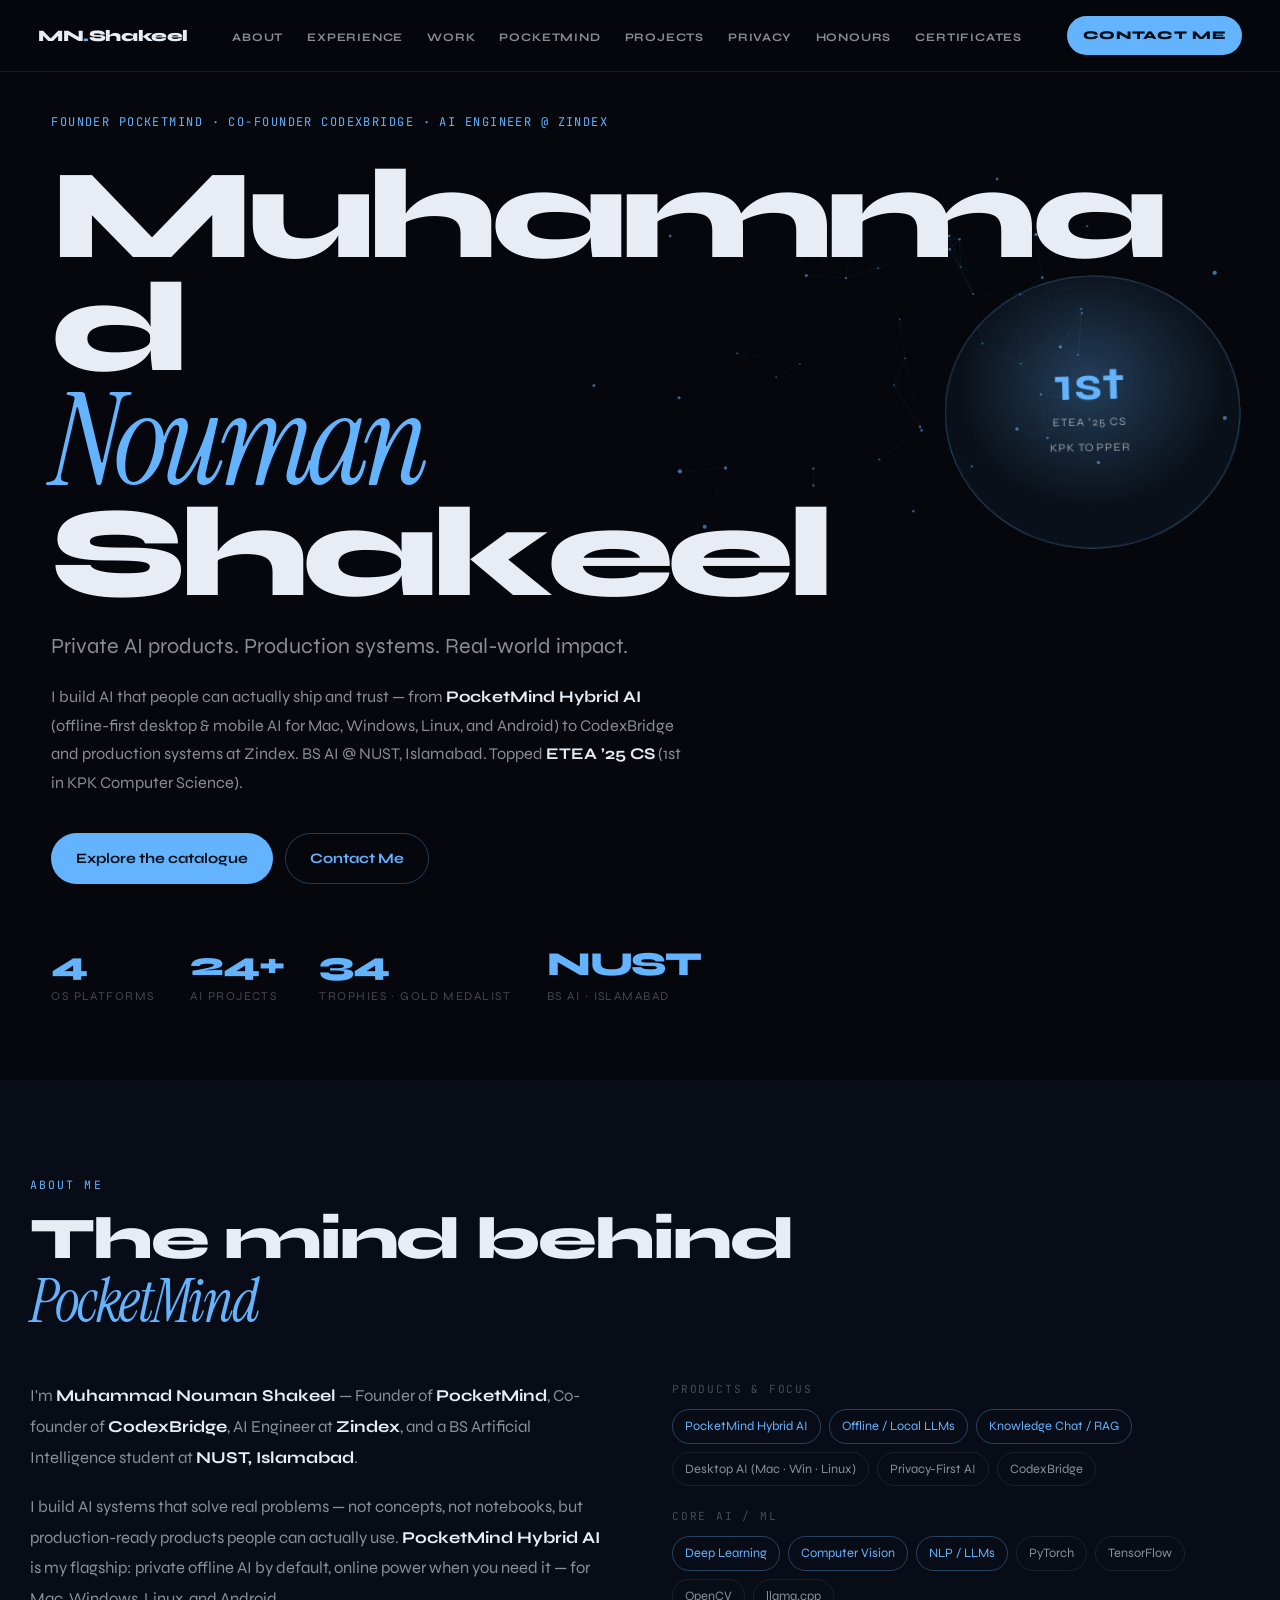
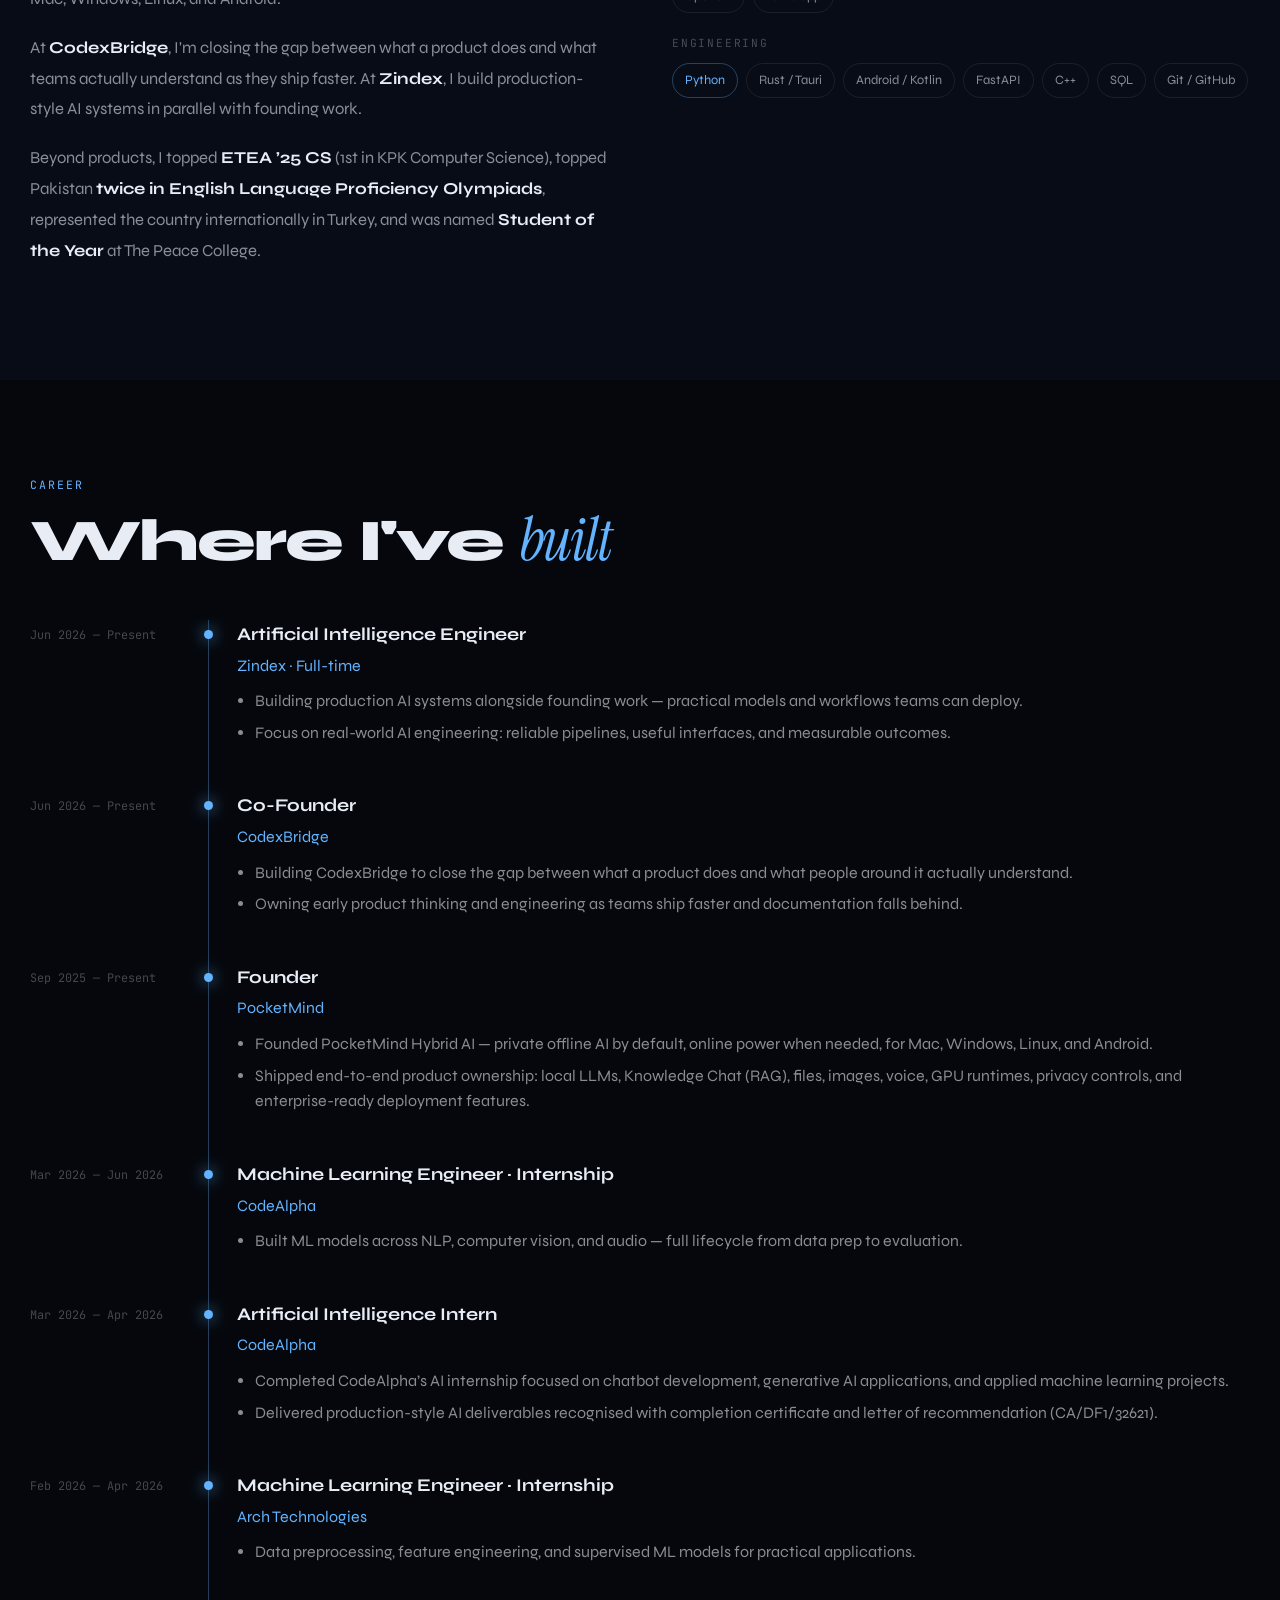
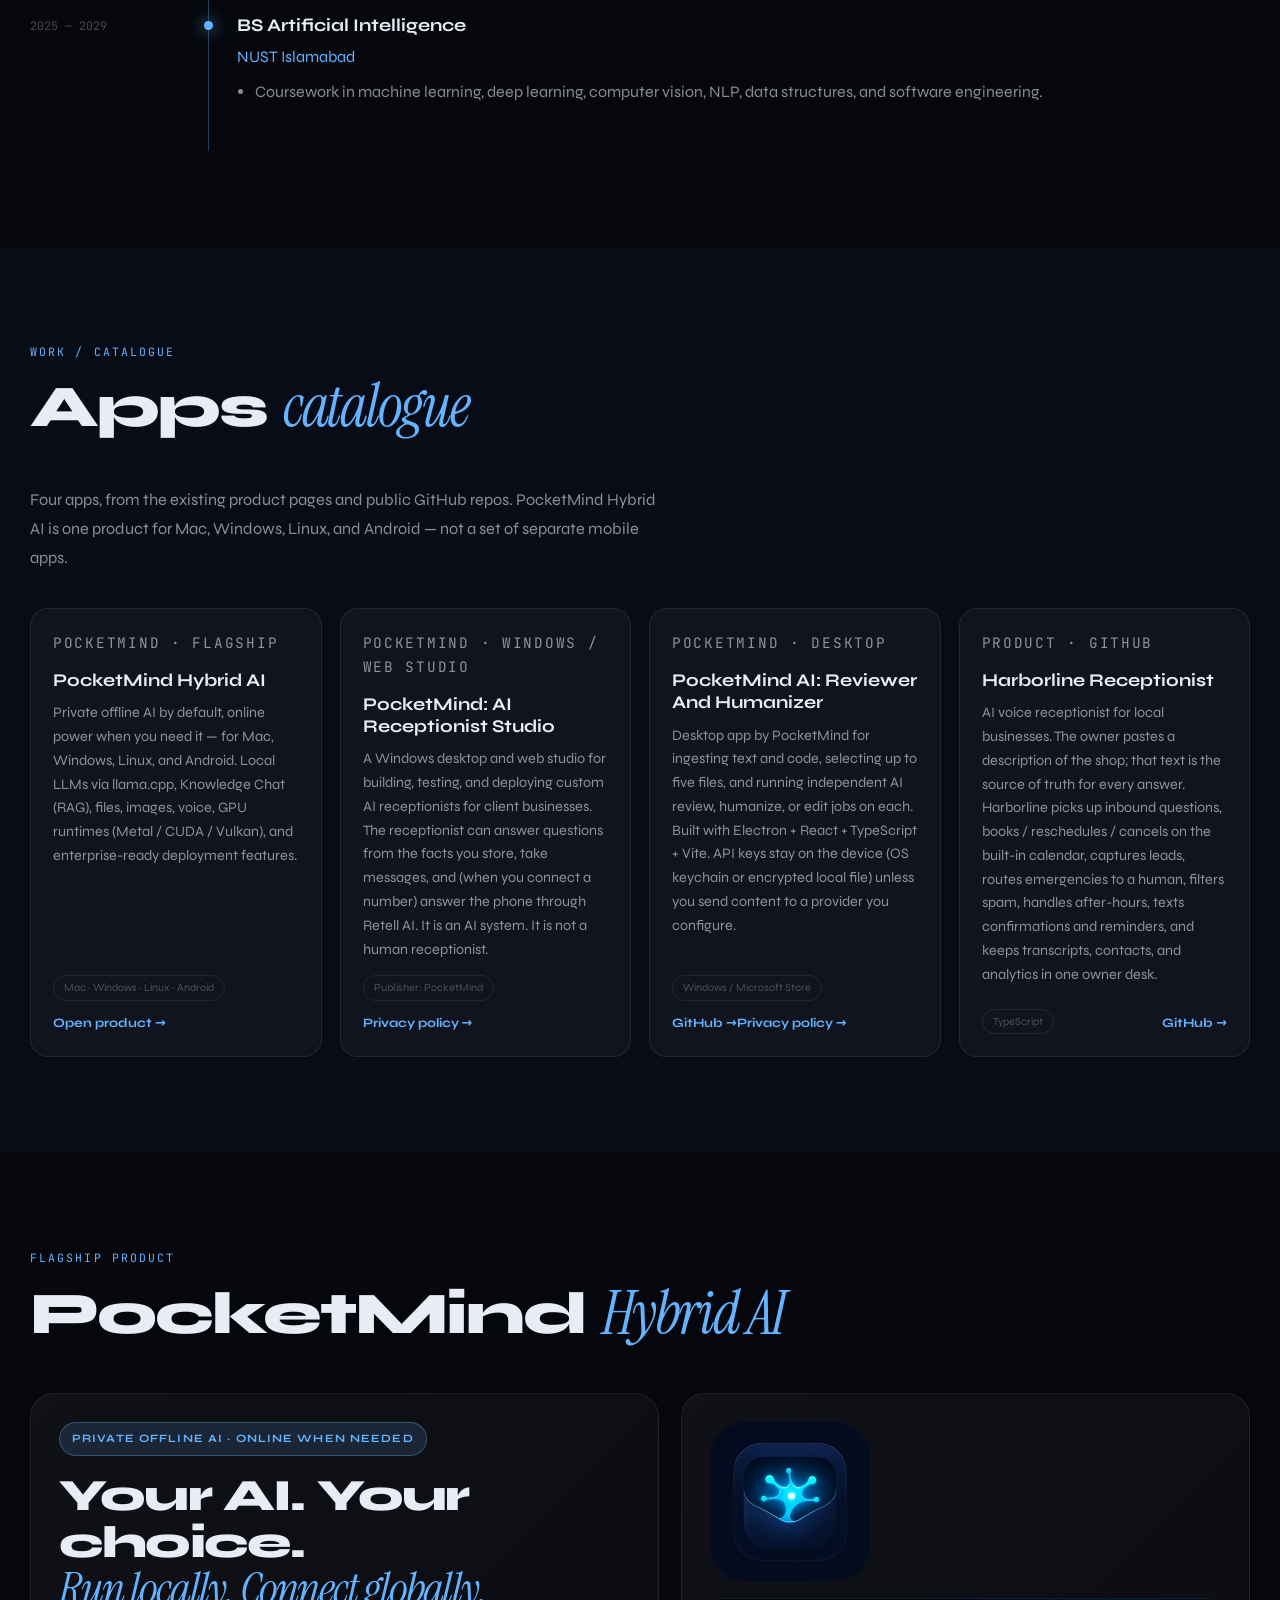
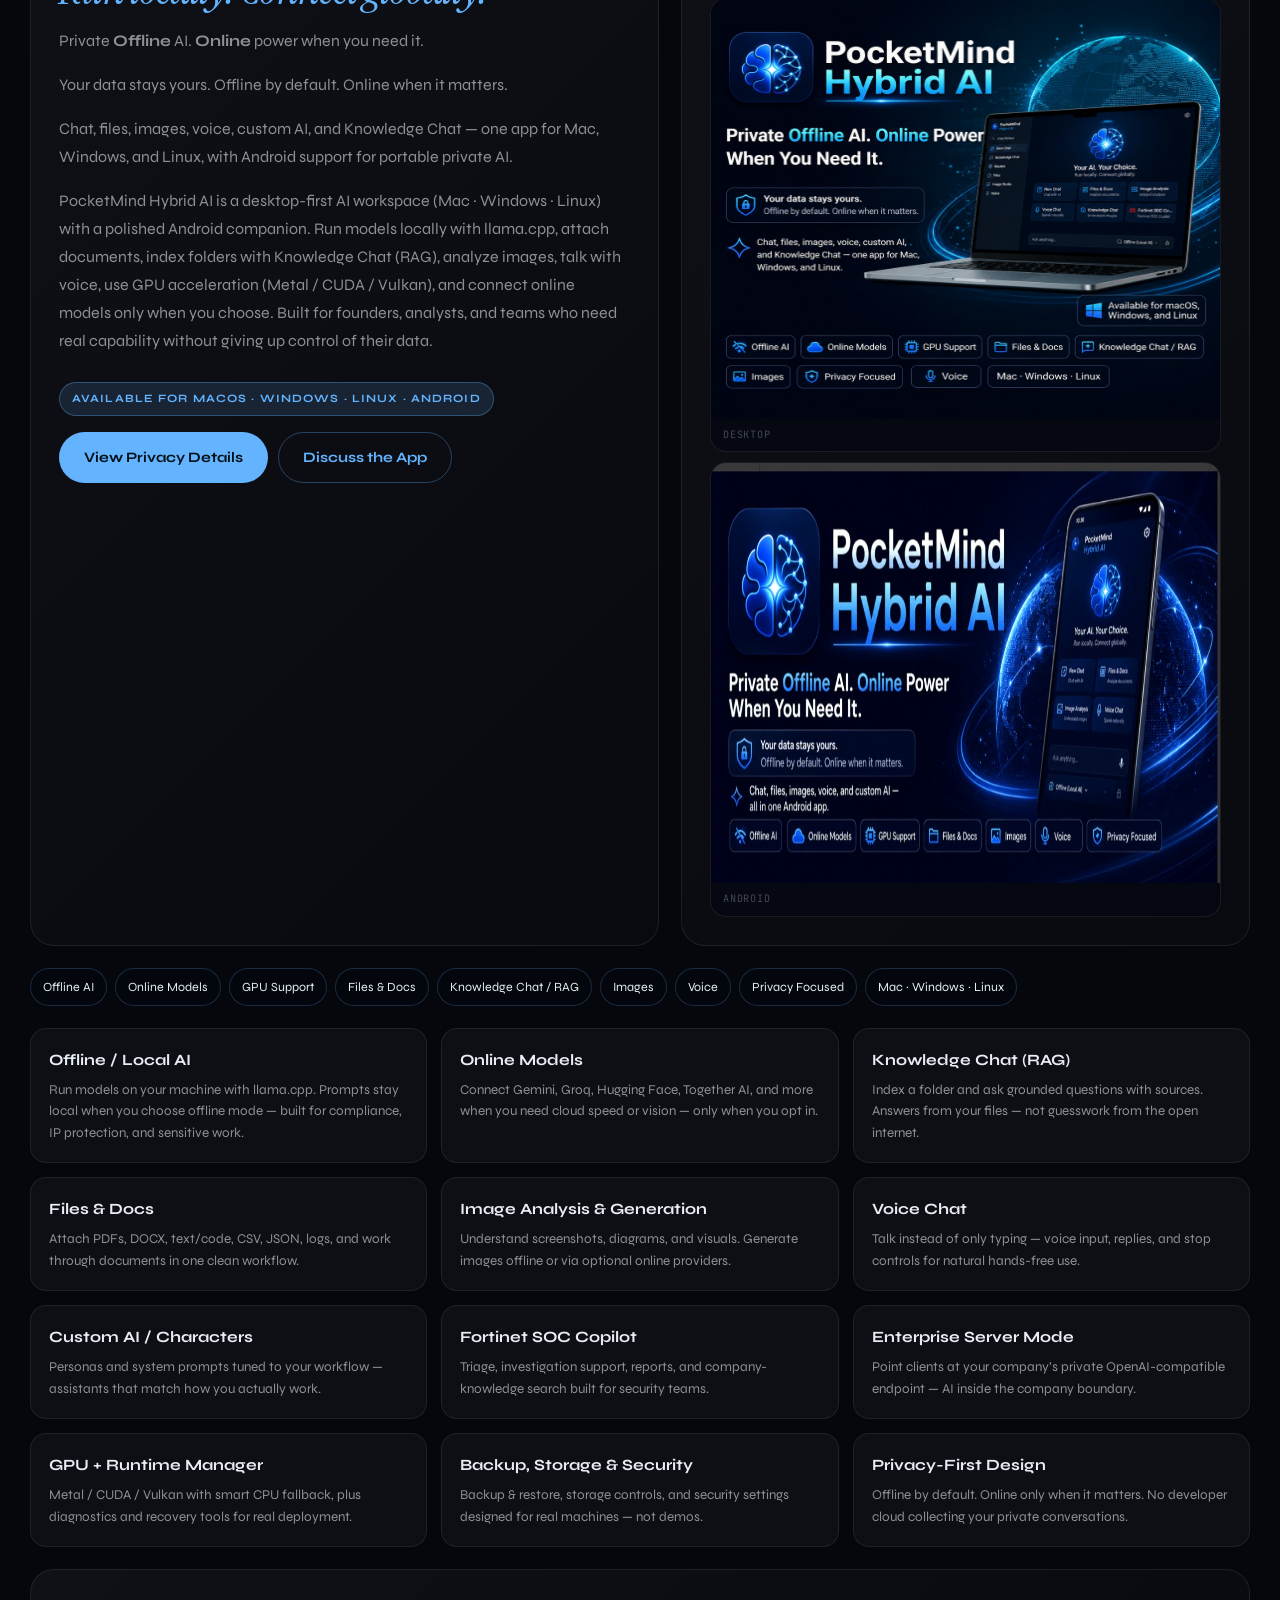
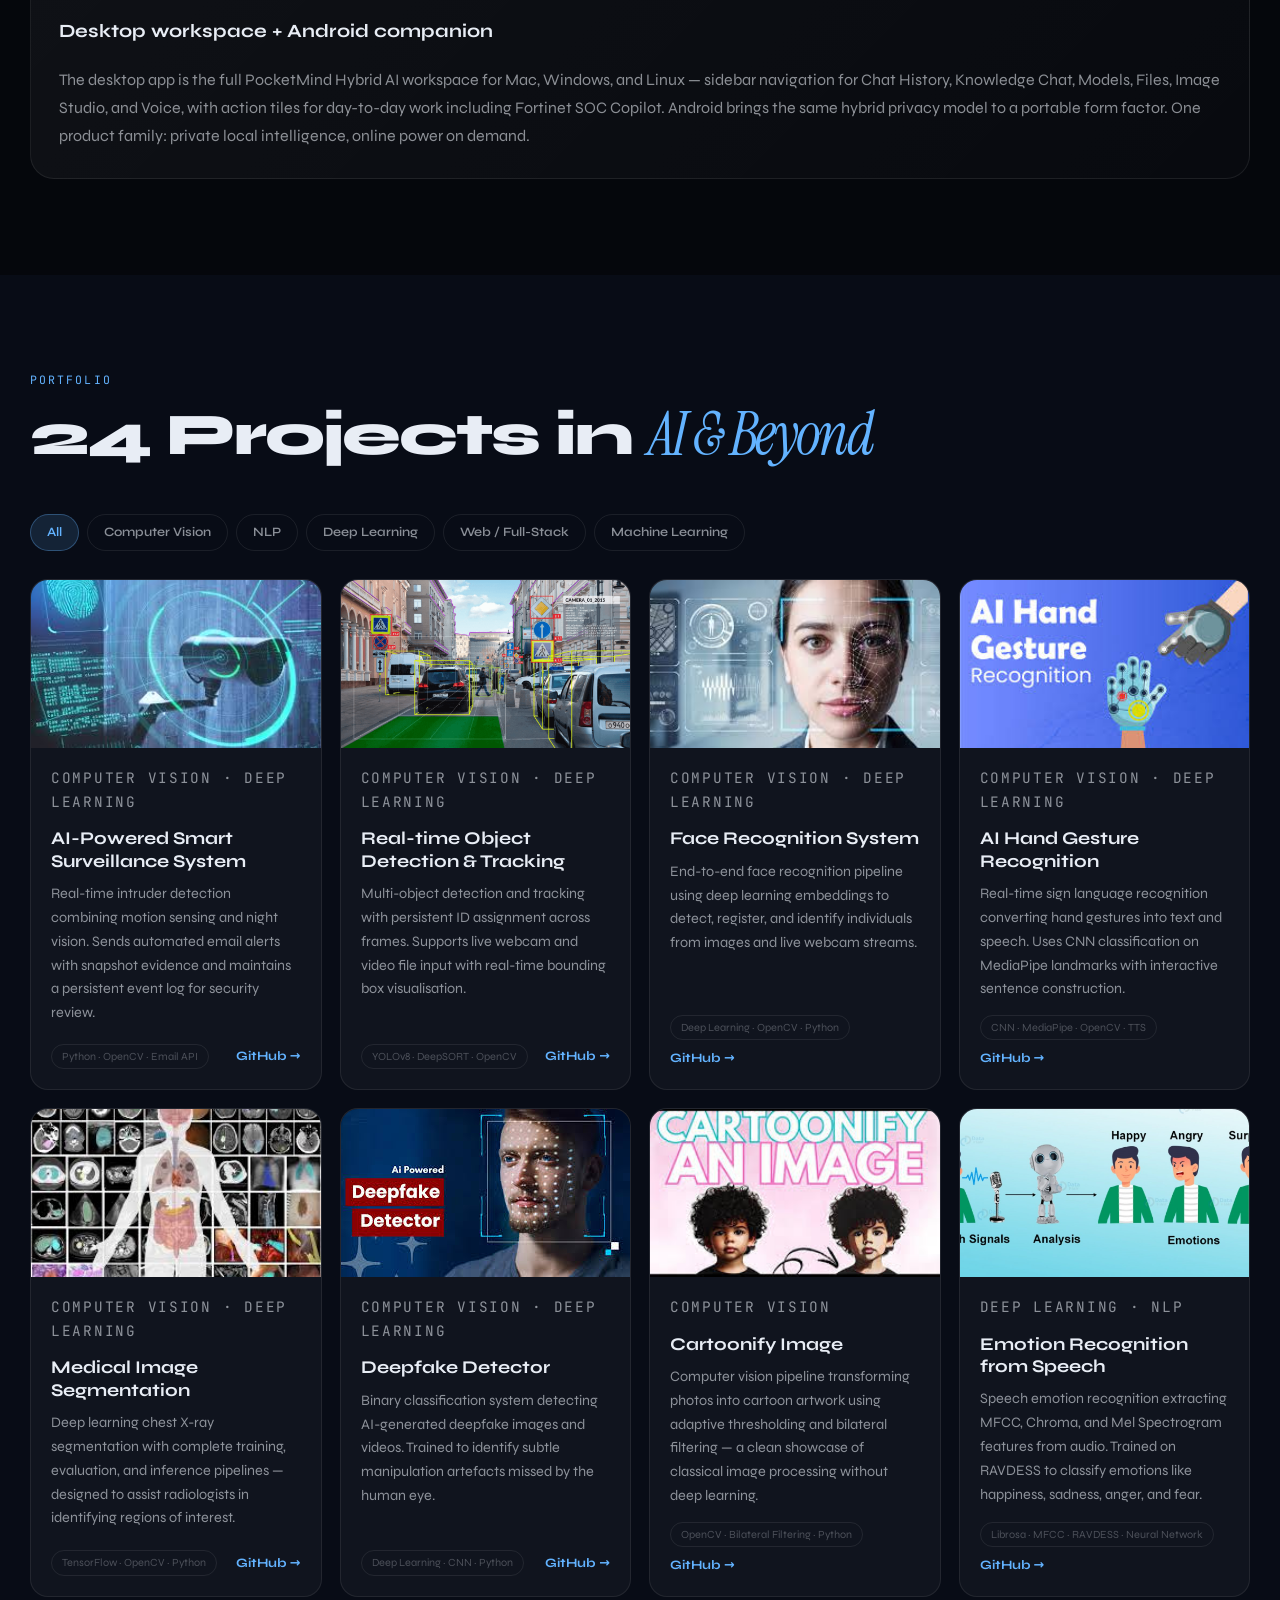
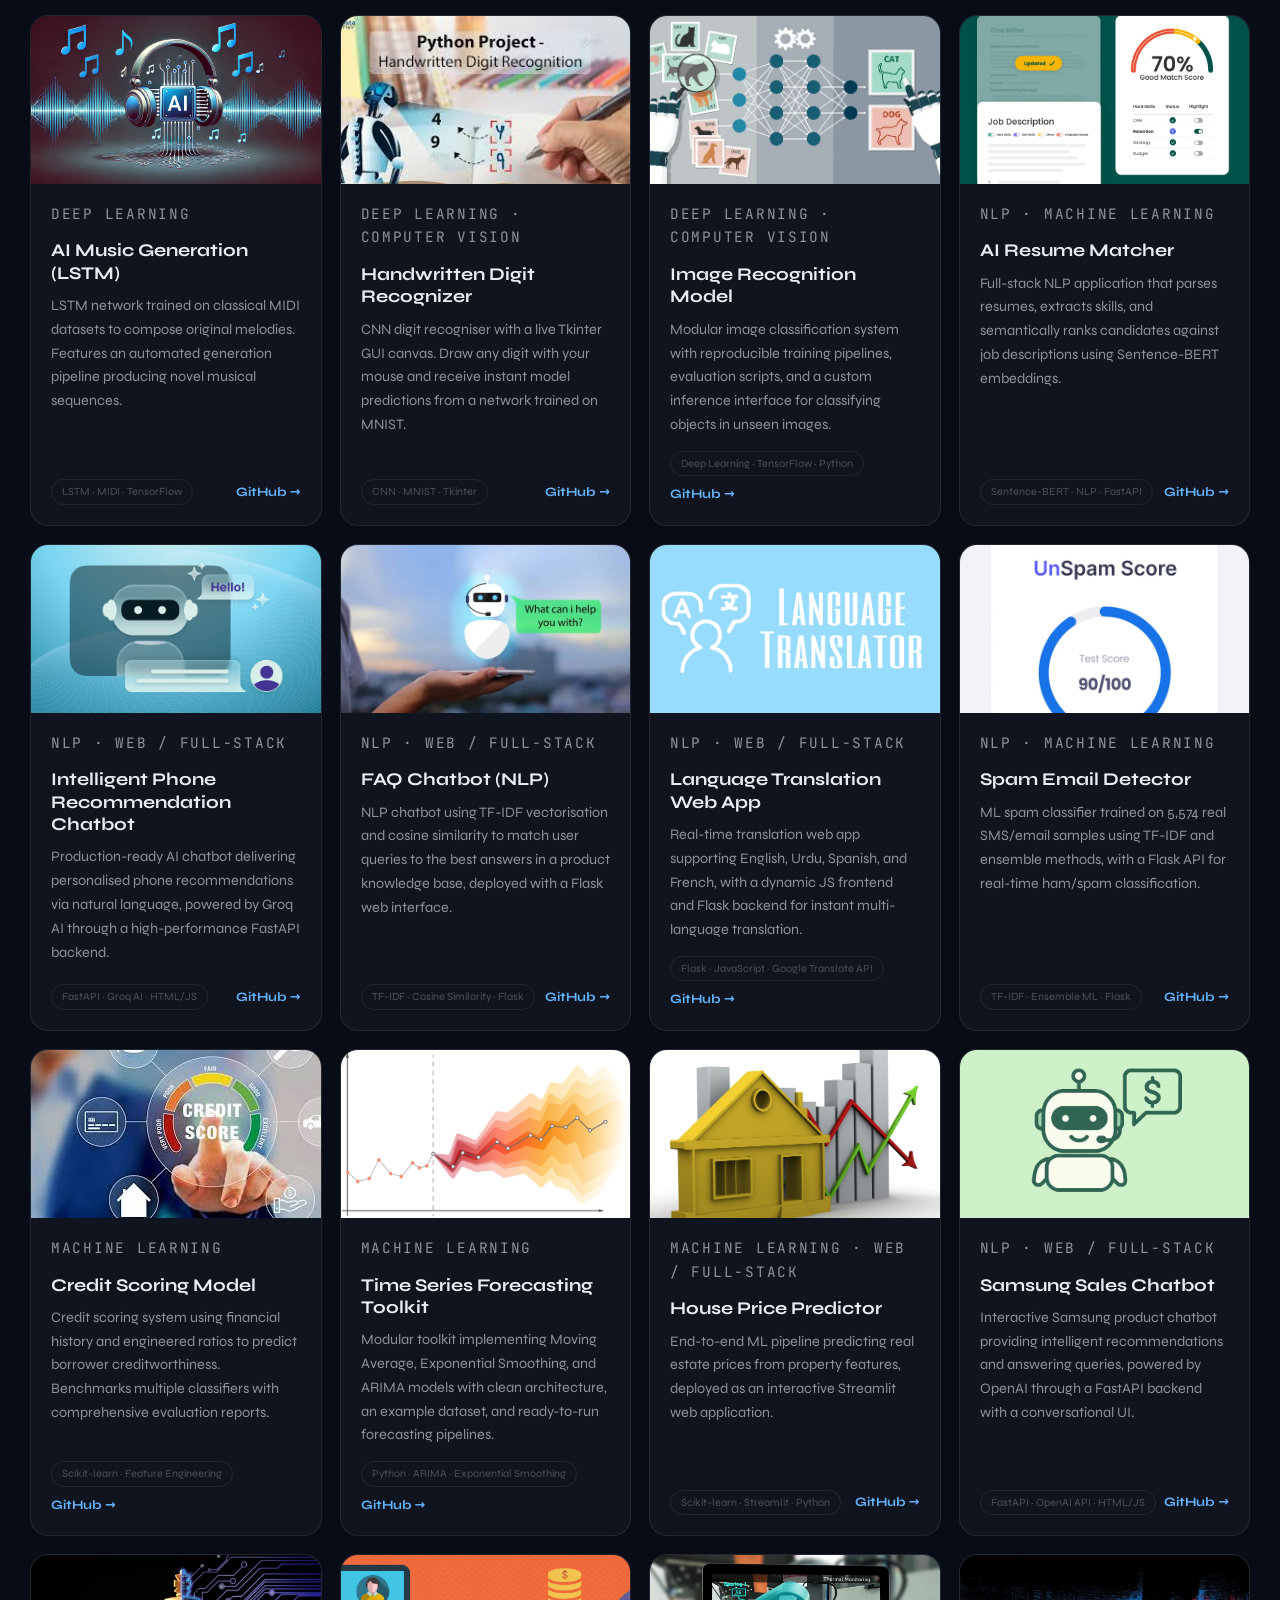
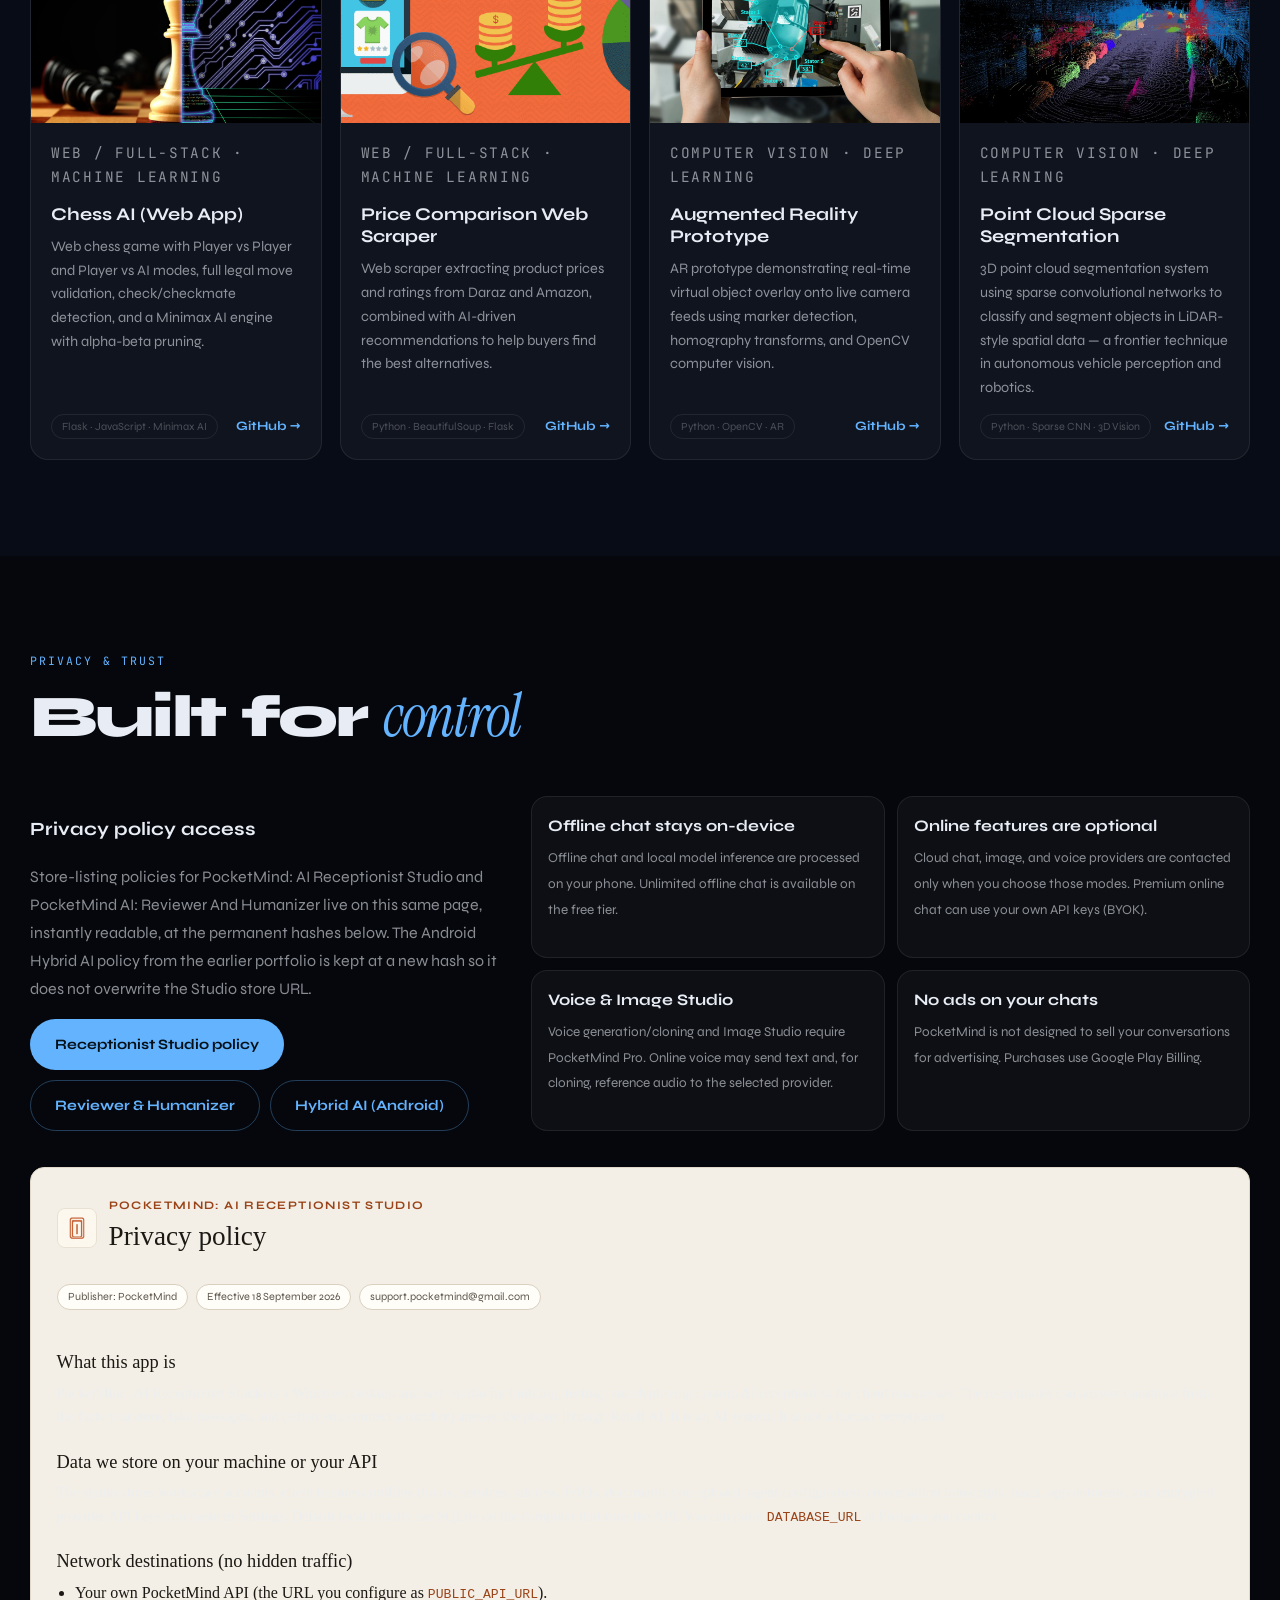
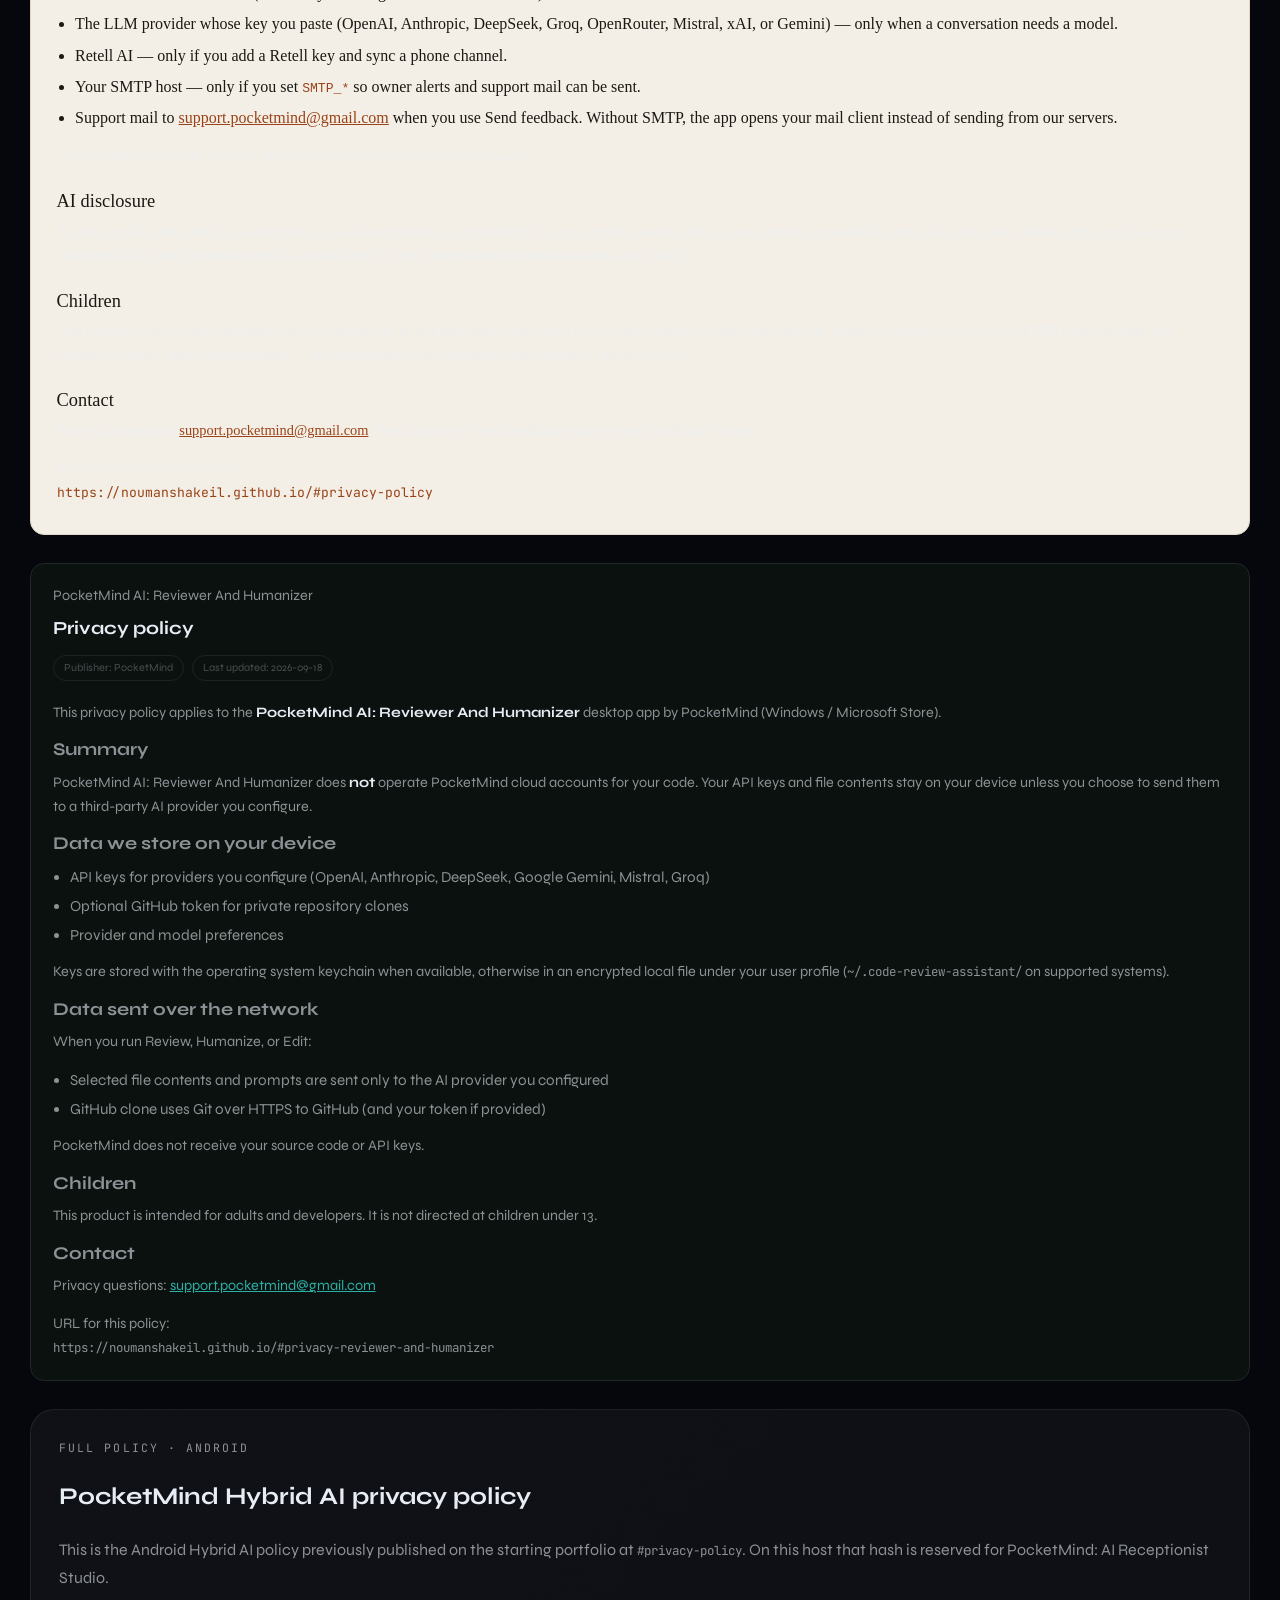
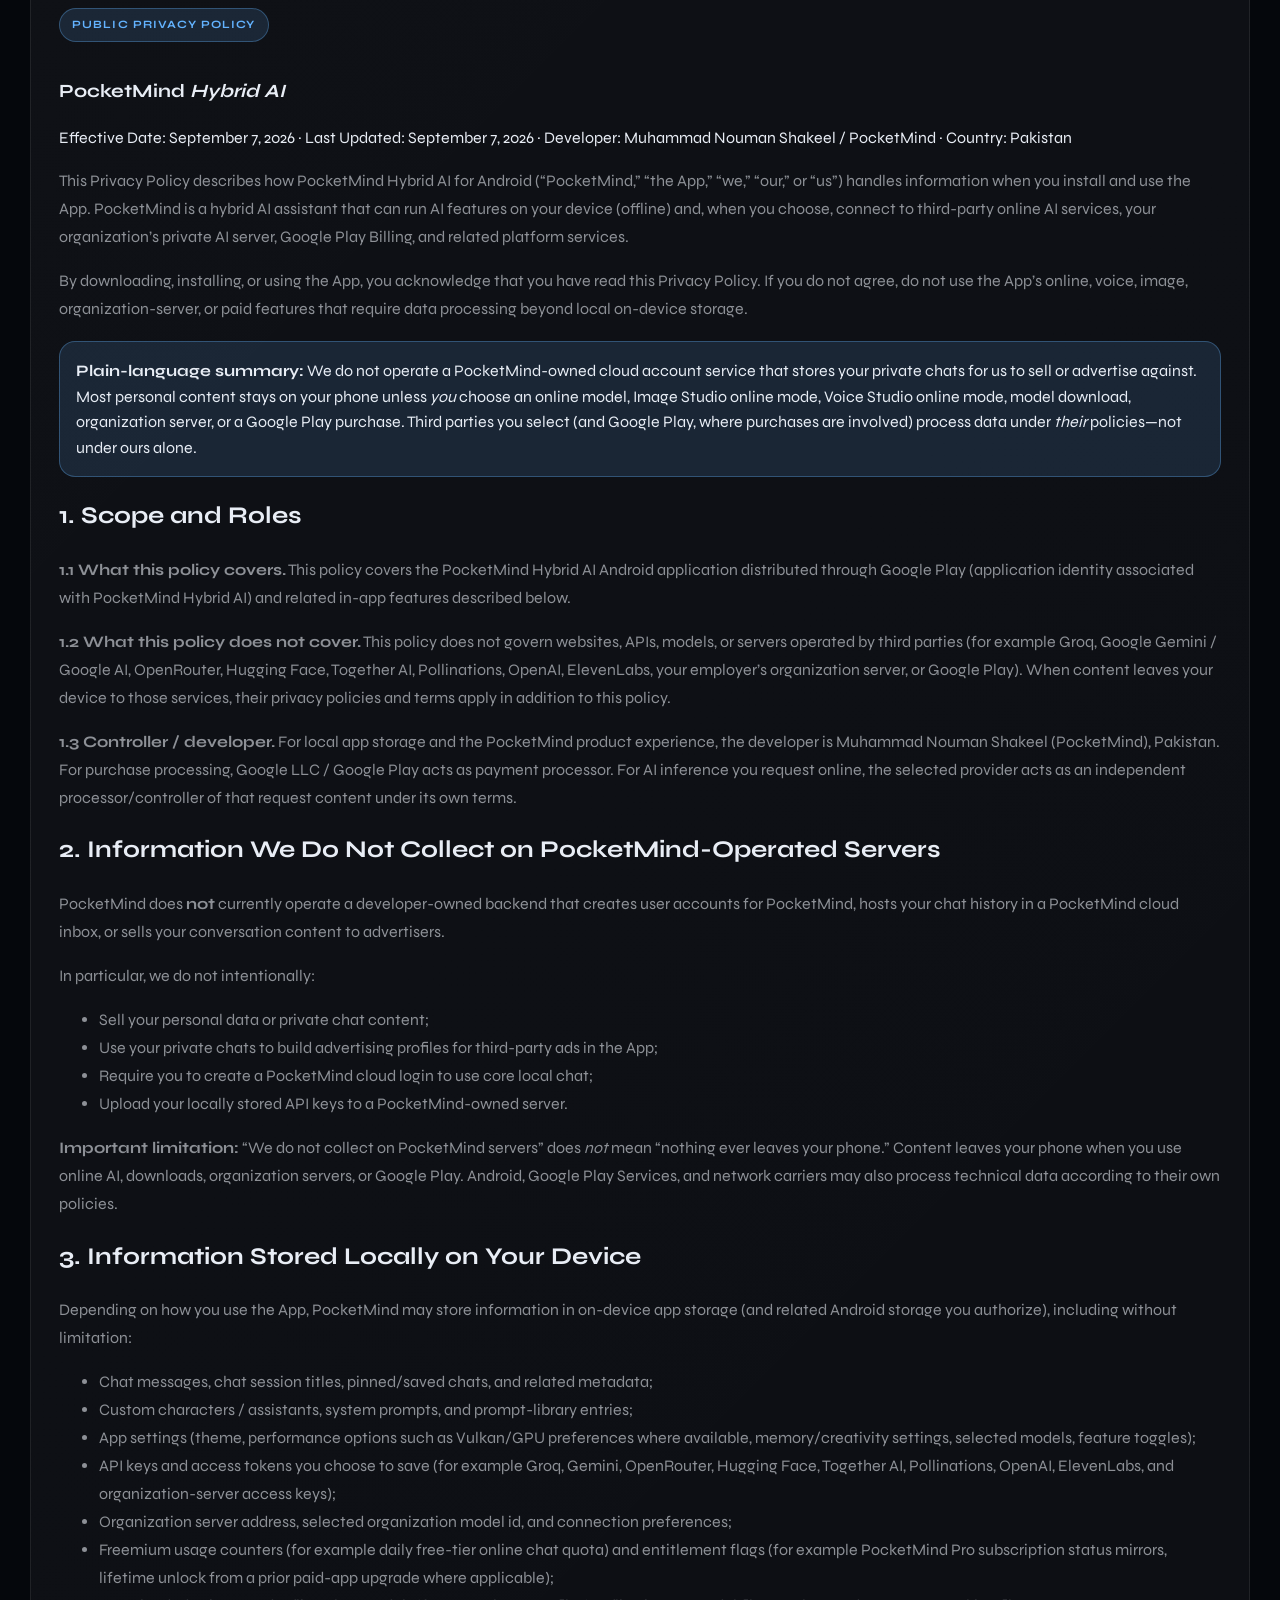
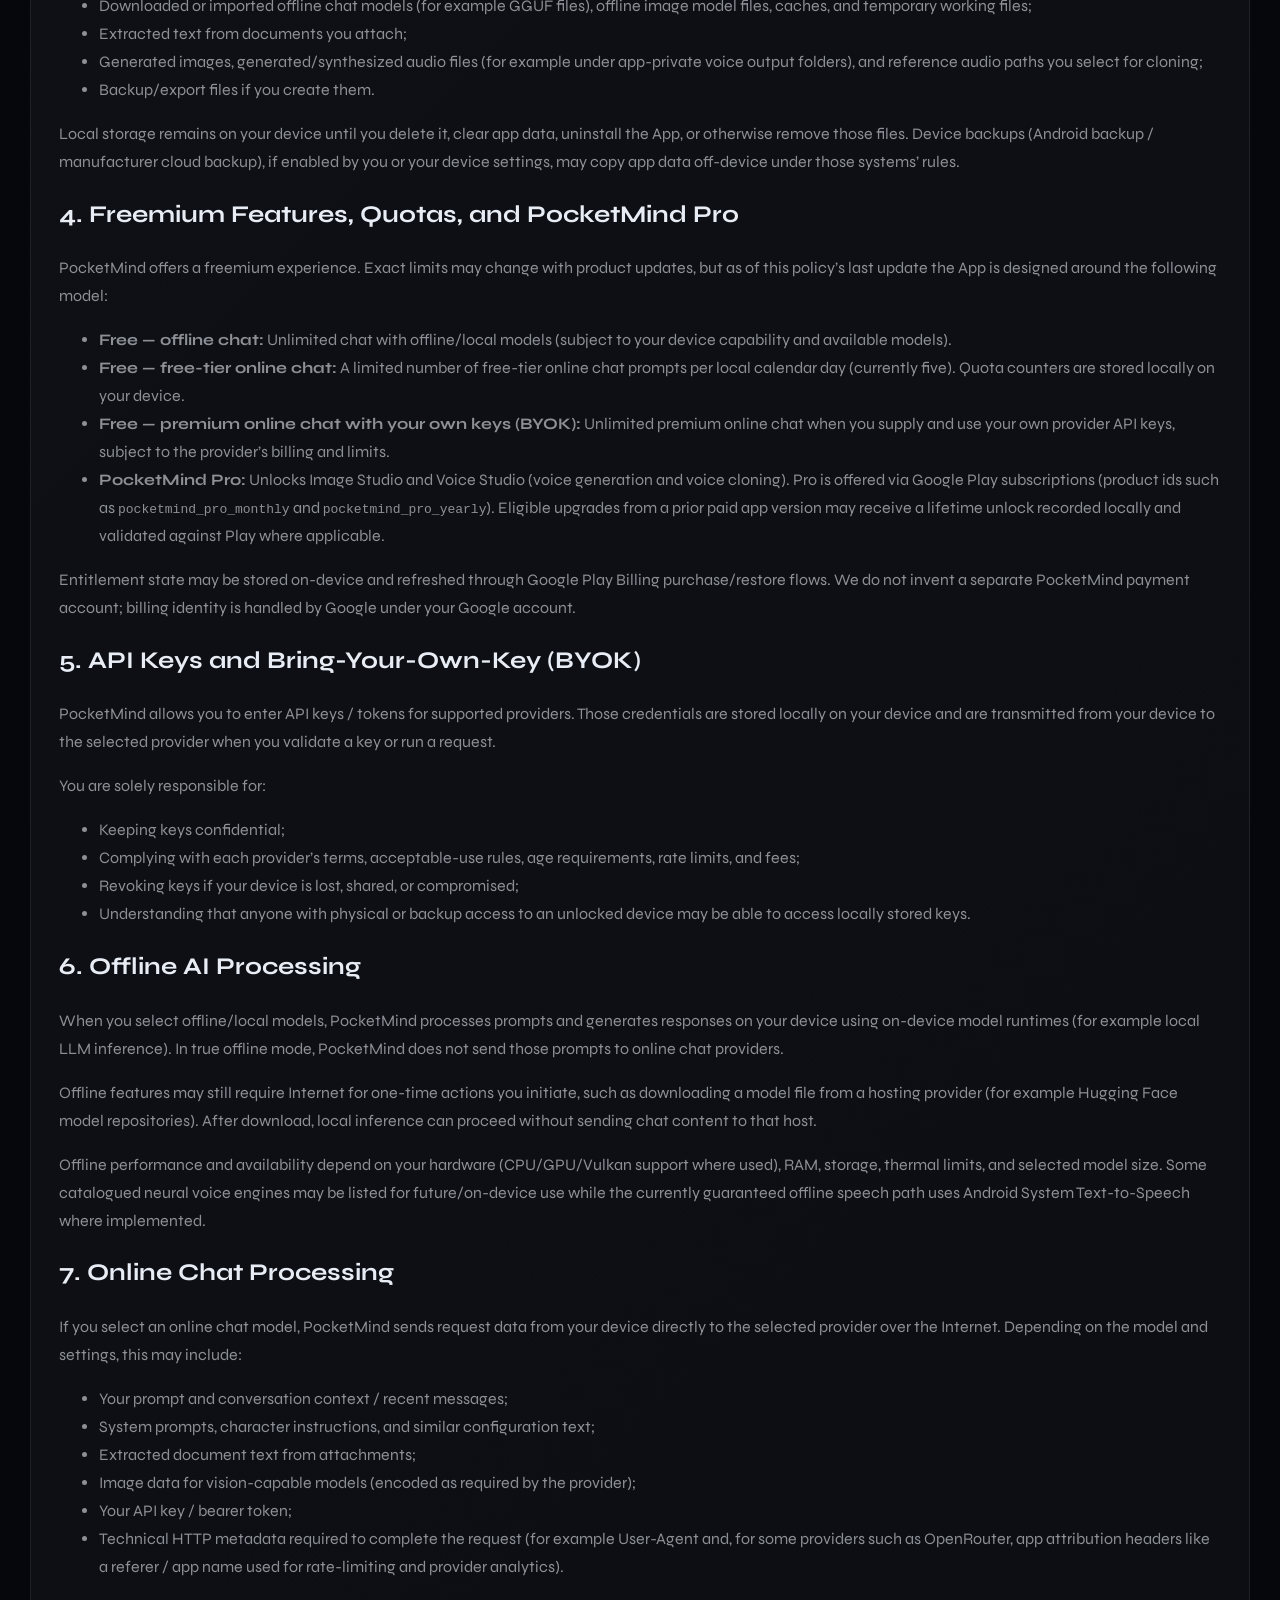
==== commit 2dee08c7: "Collapse catalogue to four real apps Remove Local Chat, Image Lab, Voice Lab, and Characters as sepa" ====
--- a/index.html
+++ b/index.html
@@ -197,25 +197,18 @@
     <div class="section-inner" data-reveal>
       <p class="section-tag" id="catalogue">Work / Catalogue</p>
       <h2 class="section-title">Apps <em>catalogue</em></h2>
-      <p class="hero-desc">Shipped PocketMind products and other public apps, sourced from existing project pages and GitHub facts. The <code>noumanshakeil/stuff</code> catalogue repo was not available (404).</p>
-      <div class="filters" id="catalogue-filters" role="group" aria-label="Filter catalogue">
-        <button class="filter-btn is-active" type="button" data-filter="all" aria-pressed="true">All</button>
-        <button class="filter-btn" type="button" data-filter="product" aria-pressed="false">Products</button>
-        <button class="filter-btn" type="button" data-filter="pocketmind" aria-pressed="false">PocketMind</button>
-        <button class="filter-btn" type="button" data-filter="android" aria-pressed="false">Android suite</button>
-        <button class="filter-btn" type="button" data-filter="academic" aria-pressed="false">Academic products</button>
-      </div>
+      <p class="hero-desc">Four apps, from the existing product pages and public GitHub repos. PocketMind Hybrid AI is one product for Mac, Windows, Linux, and Android — not a set of separate mobile apps.</p>
       <div class="catalogue-grid">
-        <article class="card app-card" data-kinds="product pocketmind">
+        <article class="card app-card">
   <p class="card-kicker">PocketMind · Flagship</p>
   <h3>PocketMind Hybrid AI</h3>
-  <p>Private offline AI by default, online power when you need it — desktop workspace for Mac, Windows, and Linux, with an Android companion. Local LLMs via llama.cpp, Knowledge Chat (RAG), files, images, voice, GPU runtimes (Metal / CUDA / Vulkan), and enterprise-ready deployment features.</p>
+  <p>Private offline AI by default, online power when you need it — for Mac, Windows, Linux, and Android. Local LLMs via llama.cpp, Knowledge Chat (RAG), files, images, voice, GPU runtimes (Metal / CUDA / Vulkan), and enterprise-ready deployment features.</p>
   <div class="card-meta">
     <span class="pill">Mac · Windows · Linux · Android</span>
     <span><a class="card-link" href="#pocketmind">Open product →</a></span>
   </div>
 </article>
-<article class="card app-card" data-kinds="product pocketmind">
+<article class="card app-card">
   <p class="card-kicker">PocketMind · Windows / web studio</p>
   <h3>PocketMind: AI Receptionist Studio</h3>
   <p>A Windows desktop and web studio for building, testing, and deploying custom AI receptionists for client businesses. The receptionist can answer questions from the facts you store, take messages, and (when you connect a number) answer the phone through Retell AI. It is an AI system. It is not a human receptionist.</p>
@@ -224,7 +217,7 @@
     <span><a class="card-link" href="#privacy-policy">Privacy policy →</a></span>
   </div>
 </article>
-<article class="card app-card" data-kinds="product pocketmind">
+<article class="card app-card">
   <p class="card-kicker">PocketMind · Desktop</p>
   <h3>PocketMind AI: Reviewer And Humanizer</h3>
   <p>Desktop app by PocketMind for ingesting text and code, selecting up to five files, and running independent AI review, humanize, or edit jobs on each. Built with Electron + React + TypeScript + Vite. API keys stay on the device (OS keychain or encrypted local file) unless you send content to a provider you configure.</p>
@@ -233,76 +226,13 @@
     <span><a class="card-link" href="https://github.com/noumanshakeil/code-review-assistant" target="_blank" rel="noopener">GitHub →</a><a class="card-link" href="#privacy-reviewer-and-humanizer">Privacy policy →</a></span>
   </div>
 </article>
-<article class="card app-card" data-kinds="product pocketmind android">
-  <p class="card-kicker">PocketMind Suite · Android</p>
-  <h3>PocketMind Local Chat</h3>
-  <p>An offline-only Android chat app that runs local GGUF language models on your device (including optional Vulkan/GPU acceleration where supported). Paid, offline-first. Prompts, chat history, and model inference stay on the phone.</p>
-  <div class="card-meta">
-    <span class="pill">com.pocketmind.localchat</span>
-    <span><a class="card-link" href="privacy-localchat.html">Privacy policy →</a></span>
-  </div>
-</article>
-<article class="card app-card" data-kinds="product pocketmind android">
-  <p class="card-kicker">PocketMind Suite · Android</p>
-  <h3>PocketMind Image Lab</h3>
-  <p>An offline Android image-generation studio that runs local Stable Diffusion–style models on your device (GPU/Vulkan when available, otherwise CPU). Prompts, model files, and generated images are handled on-device.</p>
-  <div class="card-meta">
-    <span class="pill">com.pocketmind.imagelab</span>
-    <span><a class="card-link" href="privacy-imagelab.html">Privacy policy →</a></span>
-  </div>
-</article>
-<article class="card app-card" data-kinds="product pocketmind android">
-  <p class="card-kicker">PocketMind Suite · Android</p>
-  <h3>PocketMind Voice Lab</h3>
-  <p>An offline Android voice studio for on-device speech generation and cloning-style workflows using device/local speech paths (including Android system text-to-speech where used). This app does not include online voice providers such as ElevenLabs or OpenAI Audio.</p>
-  <div class="card-meta">
-    <span class="pill">com.pocketmind.voicelab</span>
-    <span><a class="card-link" href="privacy-voicelab.html">Privacy policy →</a></span>
-  </div>
-</article>
-<article class="card app-card" data-kinds="product pocketmind android">
-  <p class="card-kicker">PocketMind Suite · Android</p>
-  <h3>PocketMind Characters</h3>
-  <p>An offline Android app for creating character personas and chatting with them using local GGUF models that fit available device RAM. Character definitions, chat content, and model inference stay on the phone.</p>
-  <div class="card-meta">
-    <span class="pill">com.pocketmind.characters</span>
-    <span><a class="card-link" href="privacy-characters.html">Privacy policy →</a></span>
-  </div>
-</article>
-<article class="card app-card" data-kinds="product">
+<article class="card app-card">
   <p class="card-kicker">Product · GitHub</p>
   <h3>Harborline Receptionist</h3>
   <p>AI voice receptionist for local businesses. The owner pastes a description of the shop; that text is the source of truth for every answer. Harborline picks up inbound questions, books / reschedules / cancels on the built-in calendar, captures leads, routes emergencies to a human, filters spam, handles after-hours, texts confirmations and reminders, and keeps transcripts, contacts, and analytics in one owner desk.</p>
   <div class="card-meta">
     <span class="pill">TypeScript</span>
     <span><a class="card-link" href="https://github.com/noumanshakeil/harborline-receptionist" target="_blank" rel="noopener">GitHub →</a></span>
-  </div>
-</article>
-<article class="card app-card" data-kinds="product">
-  <p class="card-kicker">Platform · GitHub</p>
-  <h3>PULSE AI News Intelligence</h3>
-  <p>AI-powered news intelligence platform that summarizes, detects bias, fact-checks, and personalizes news in real time. Built with Node.js, Groq (LLaMA 3.3), and a 7-layer production architecture spanning Kafka, Elasticsearch, Pinecone, and Redis. 8 fully functional modules.</p>
-  <div class="card-meta">
-    <span class="pill">Node.js · Groq</span>
-    <span><a class="card-link" href="https://github.com/noumanshakeil/PULSE-AI-News-Intelligence-Platform" target="_blank" rel="noopener">GitHub →</a></span>
-  </div>
-</article>
-<article class="card app-card" data-kinds="academic">
-  <p class="card-kicker">Semester project · ViewTube</p>
-  <h3>ViewTube — YouTube Clone Database System</h3>
-  <p>Full-stack YouTube clone built with Flask + MySQL 8.0 — 14 normalized tables, 6 views, 11 triggers, 5 functions, 12 stored procedures, real video upload/streaming, HTML5 player, likes, comments, subscriptions, watch history, and notifications.</p>
-  <div class="card-meta">
-    <span class="pill">Flask · MySQL 8.0</span>
-    <span><a class="card-link" href="https://github.com/noumanshakeil/DBS-Project" target="_blank" rel="noopener">GitHub →</a></span>
-  </div>
-</article>
-<article class="card app-card" data-kinds="academic">
-  <p class="card-kicker">Capstone</p>
-  <h3>FinSight-AI</h3>
-  <p>Capstone Project.</p>
-  <div class="card-meta">
-    <span class="pill">GitHub</span>
-    <span><a class="card-link" href="https://github.com/noumanshakeil/FinSight-AI" target="_blank" rel="noopener">GitHub →</a></span>
   </div>
 </article>
       </div>
@@ -682,12 +612,6 @@
             <a class="btn btn-primary" href="#privacy-policy">Receptionist Studio policy</a>
             <a class="btn btn-ghost" href="#privacy-reviewer-and-humanizer">Reviewer &amp; Humanizer</a>
             <a class="btn btn-ghost" href="#privacy-hybrid-ai">Hybrid AI (Android)</a>
-          </div>
-          <div class="policy-links">
-            <a class="card-link" href="privacy-localchat.html">Local Chat policy</a>
-            <a class="card-link" href="privacy-imagelab.html">Image Lab policy</a>
-            <a class="card-link" href="privacy-voicelab.html">Voice Lab policy</a>
-            <a class="card-link" href="privacy-characters.html">Characters policy</a>
           </div>
         </div>
         <div class="privacy-list">
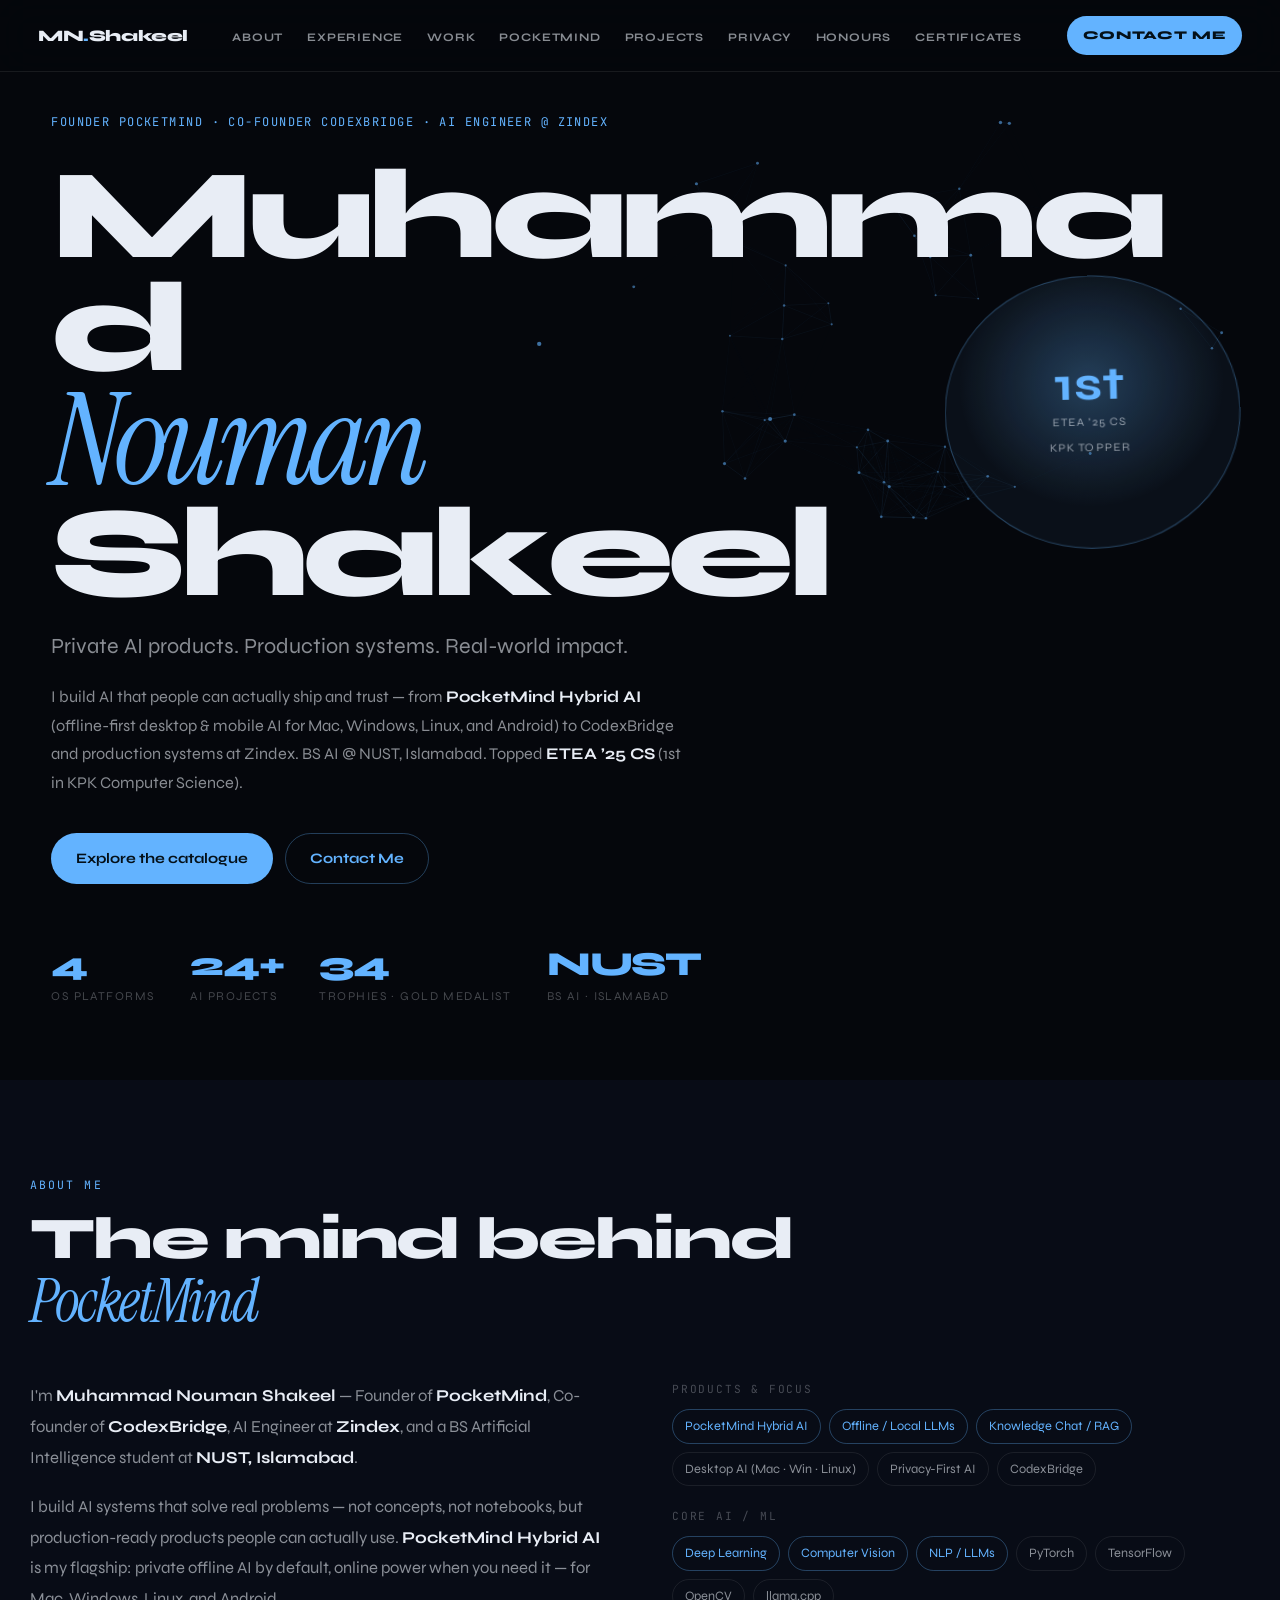
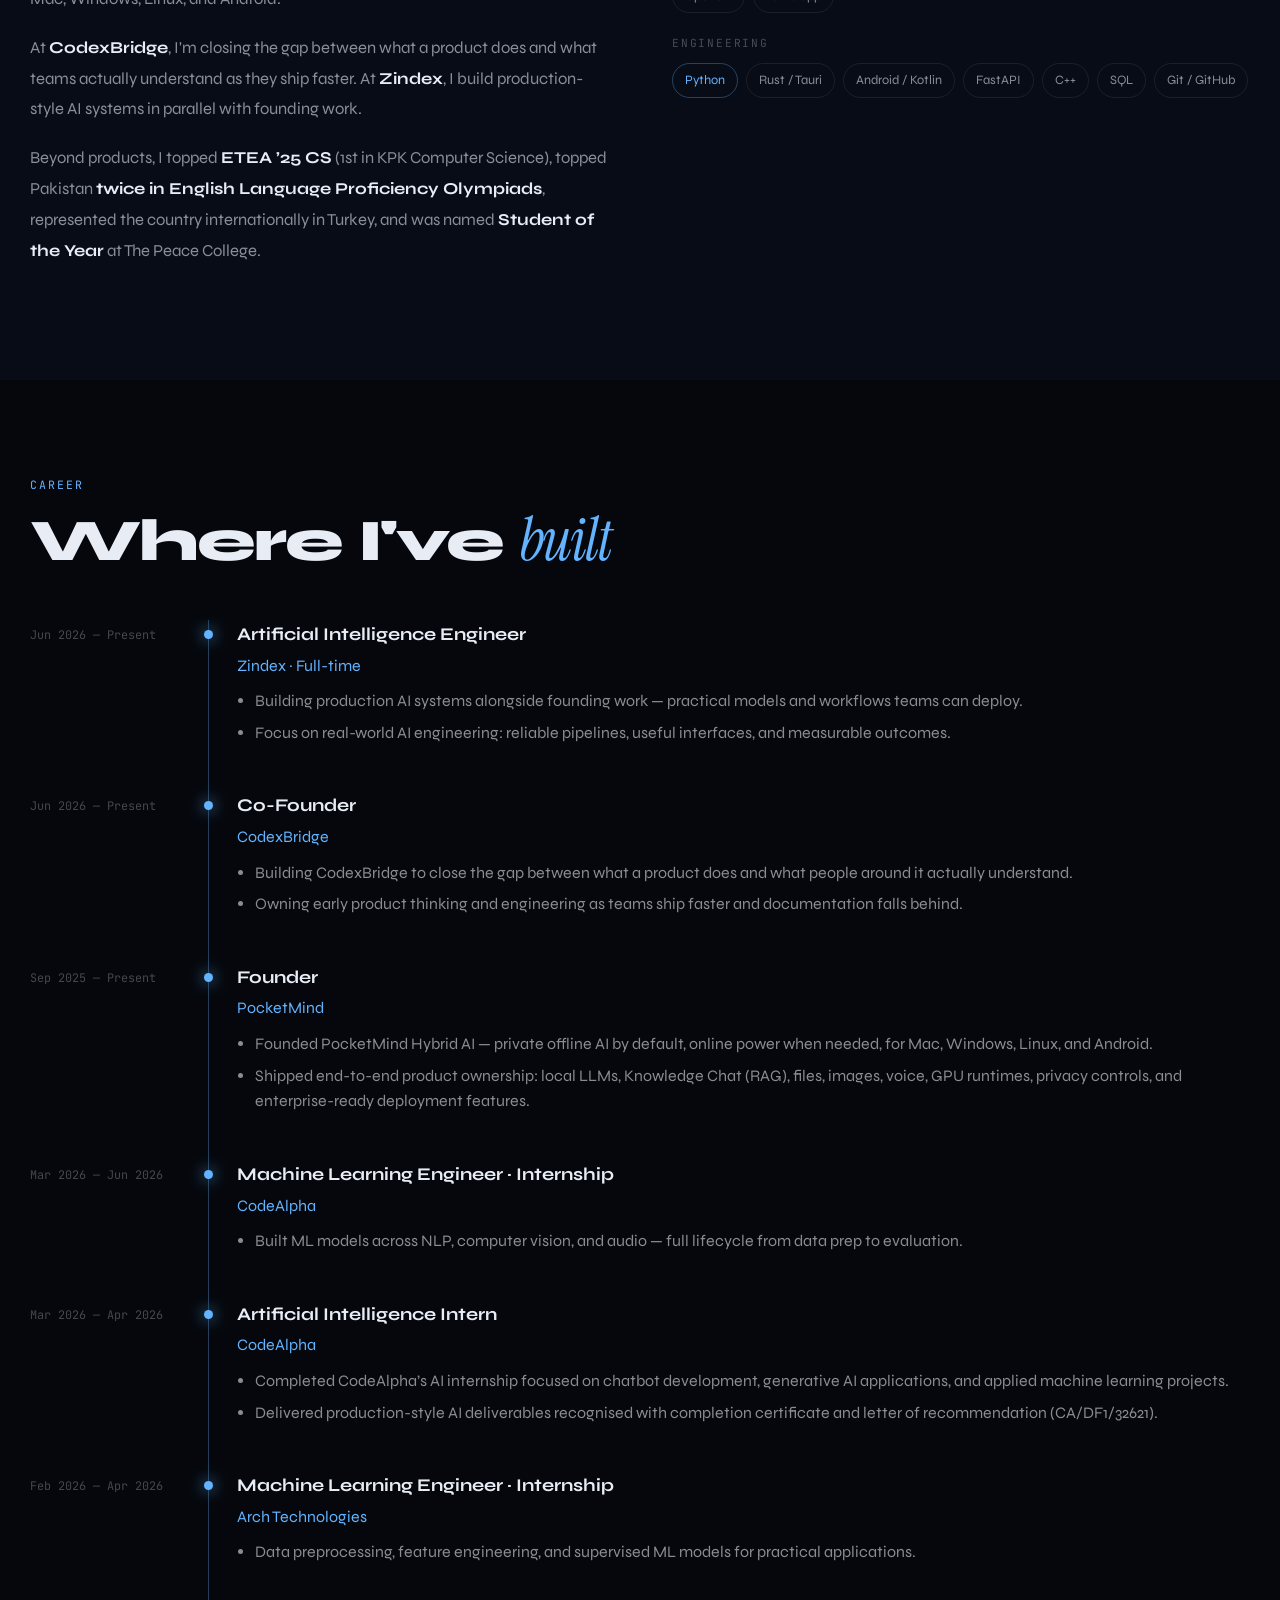
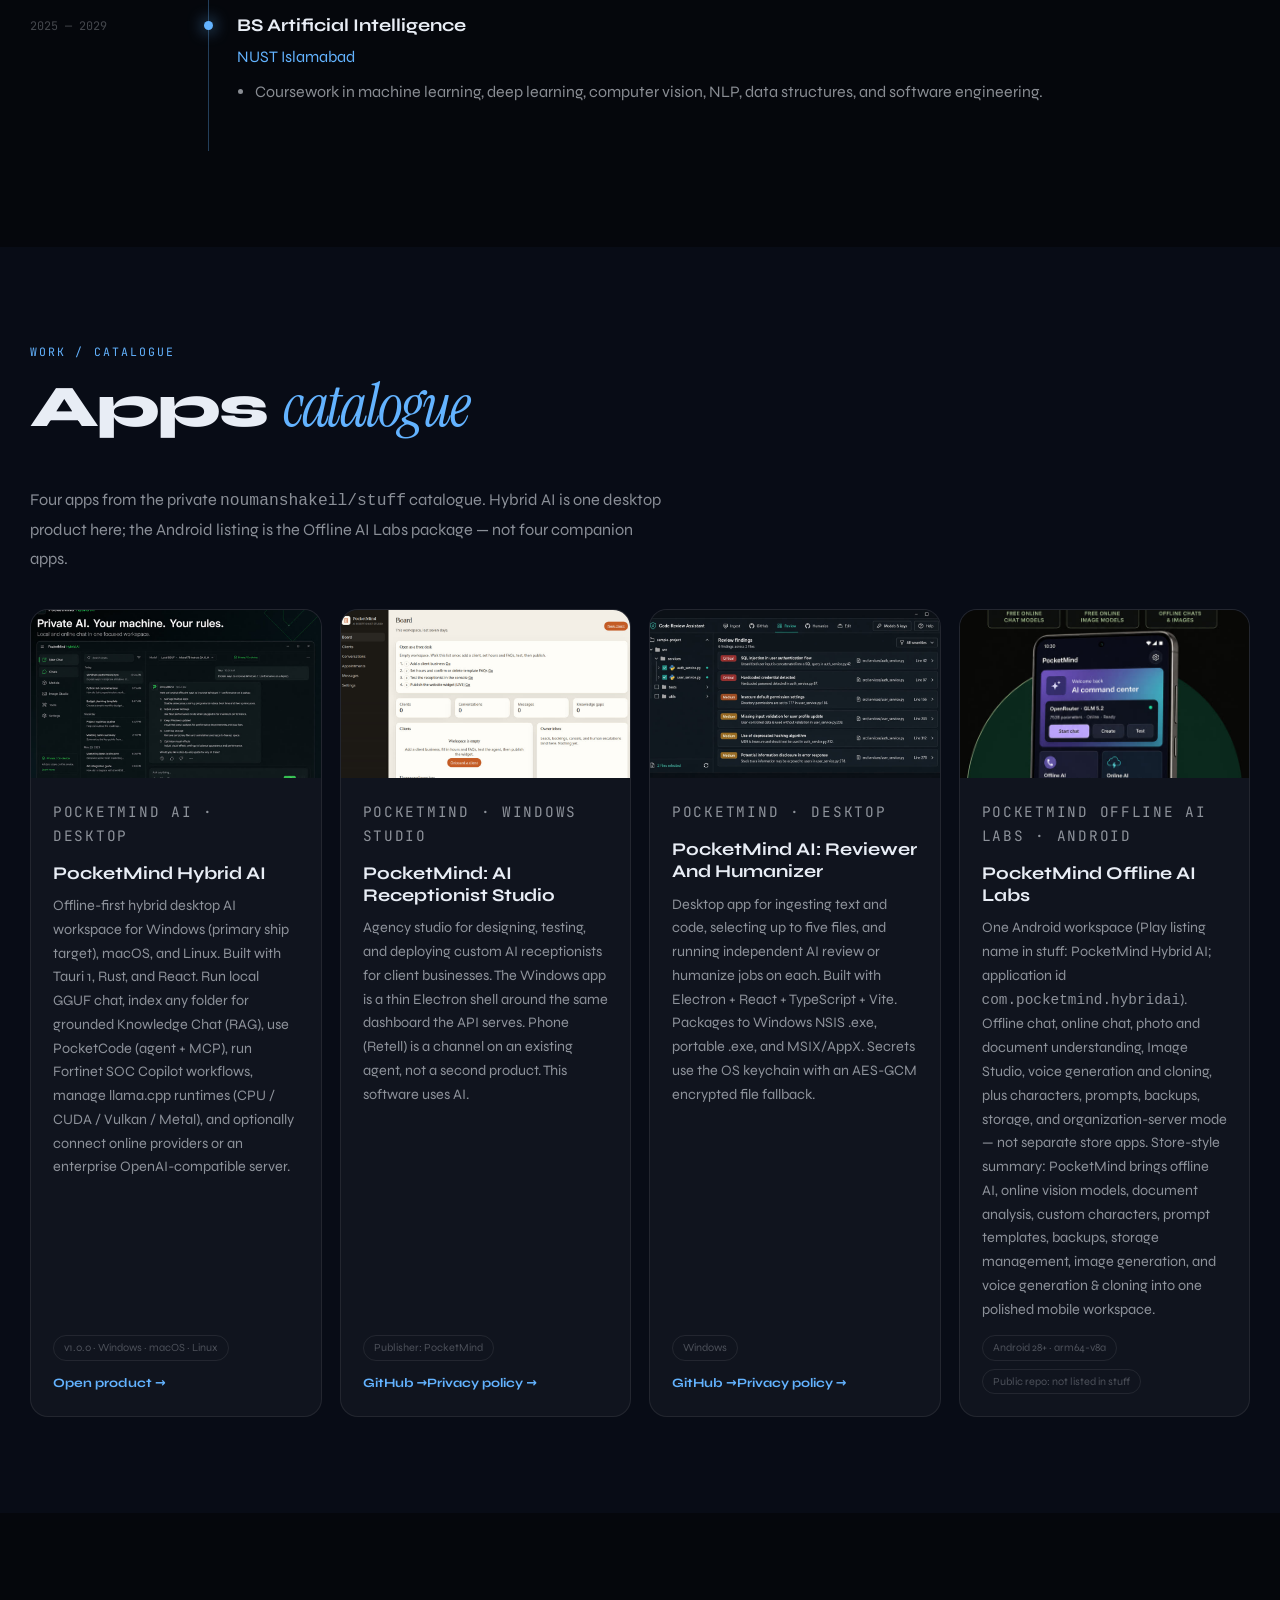
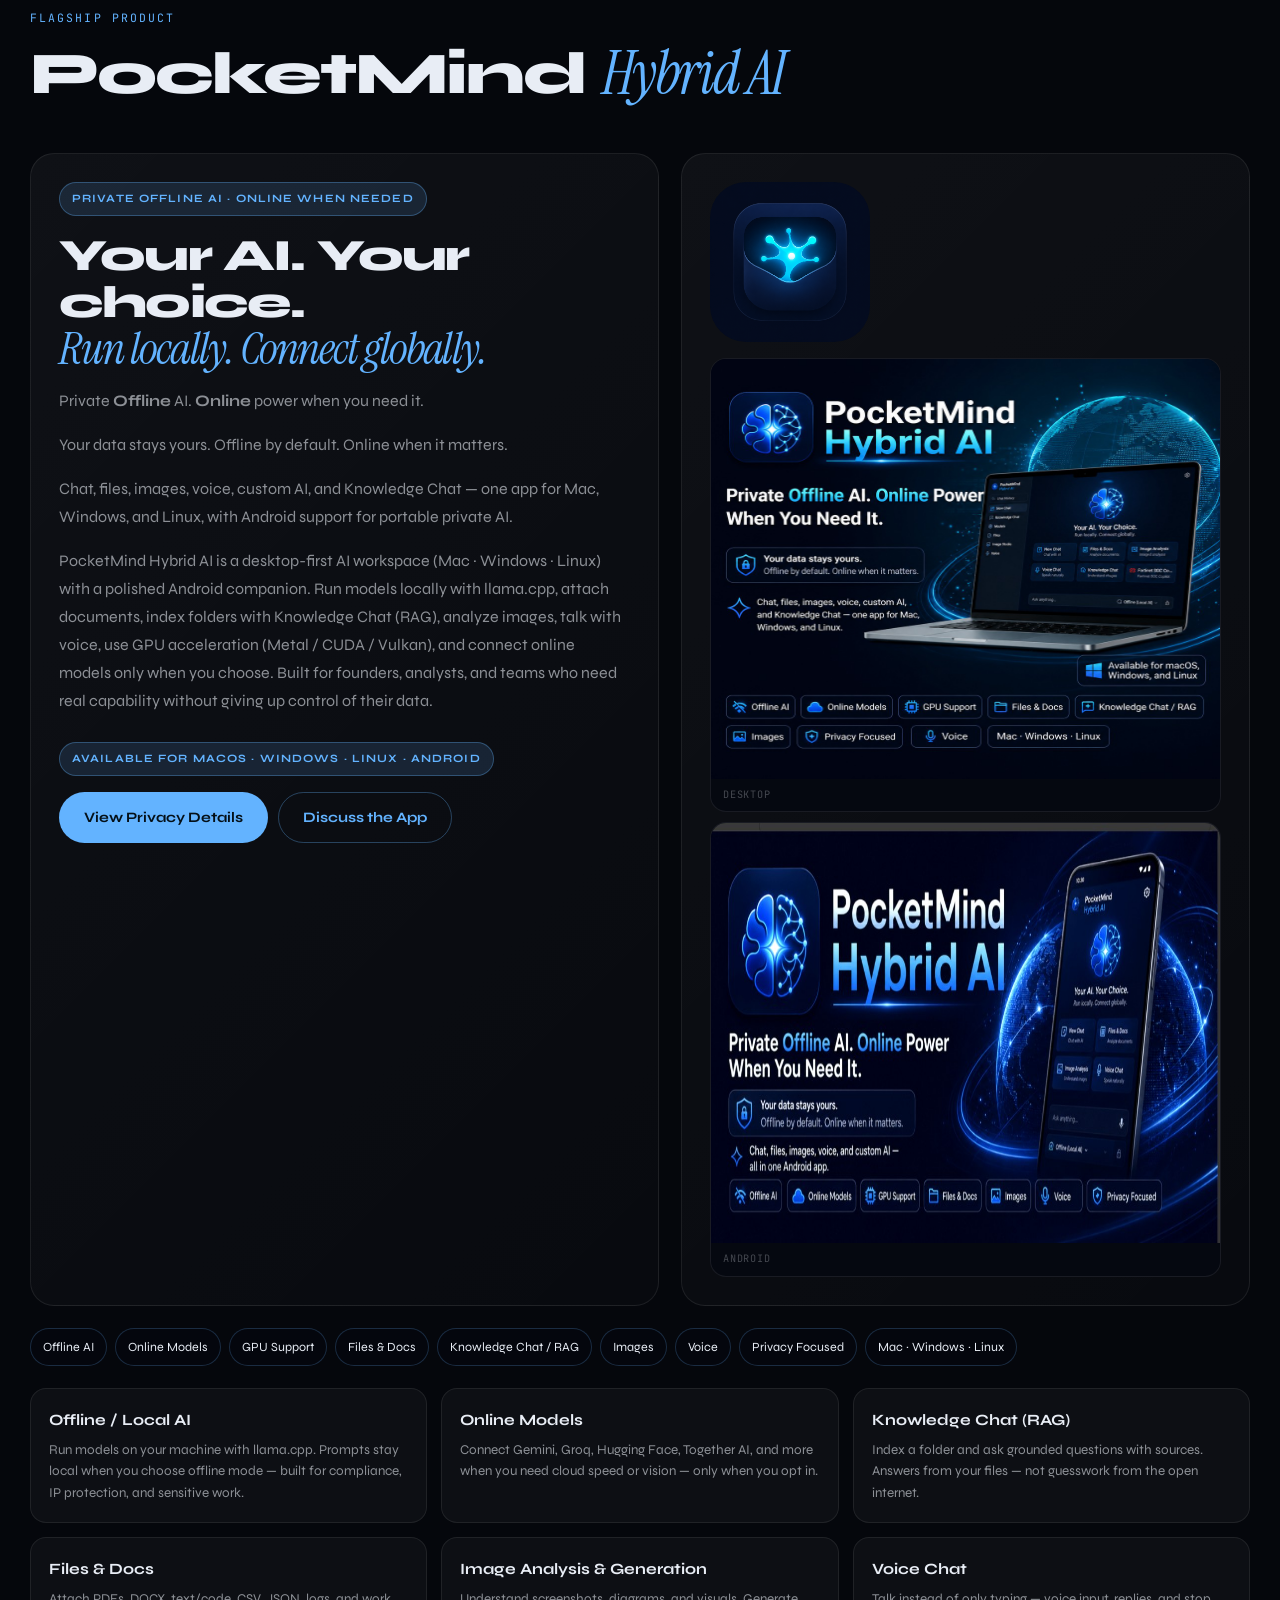
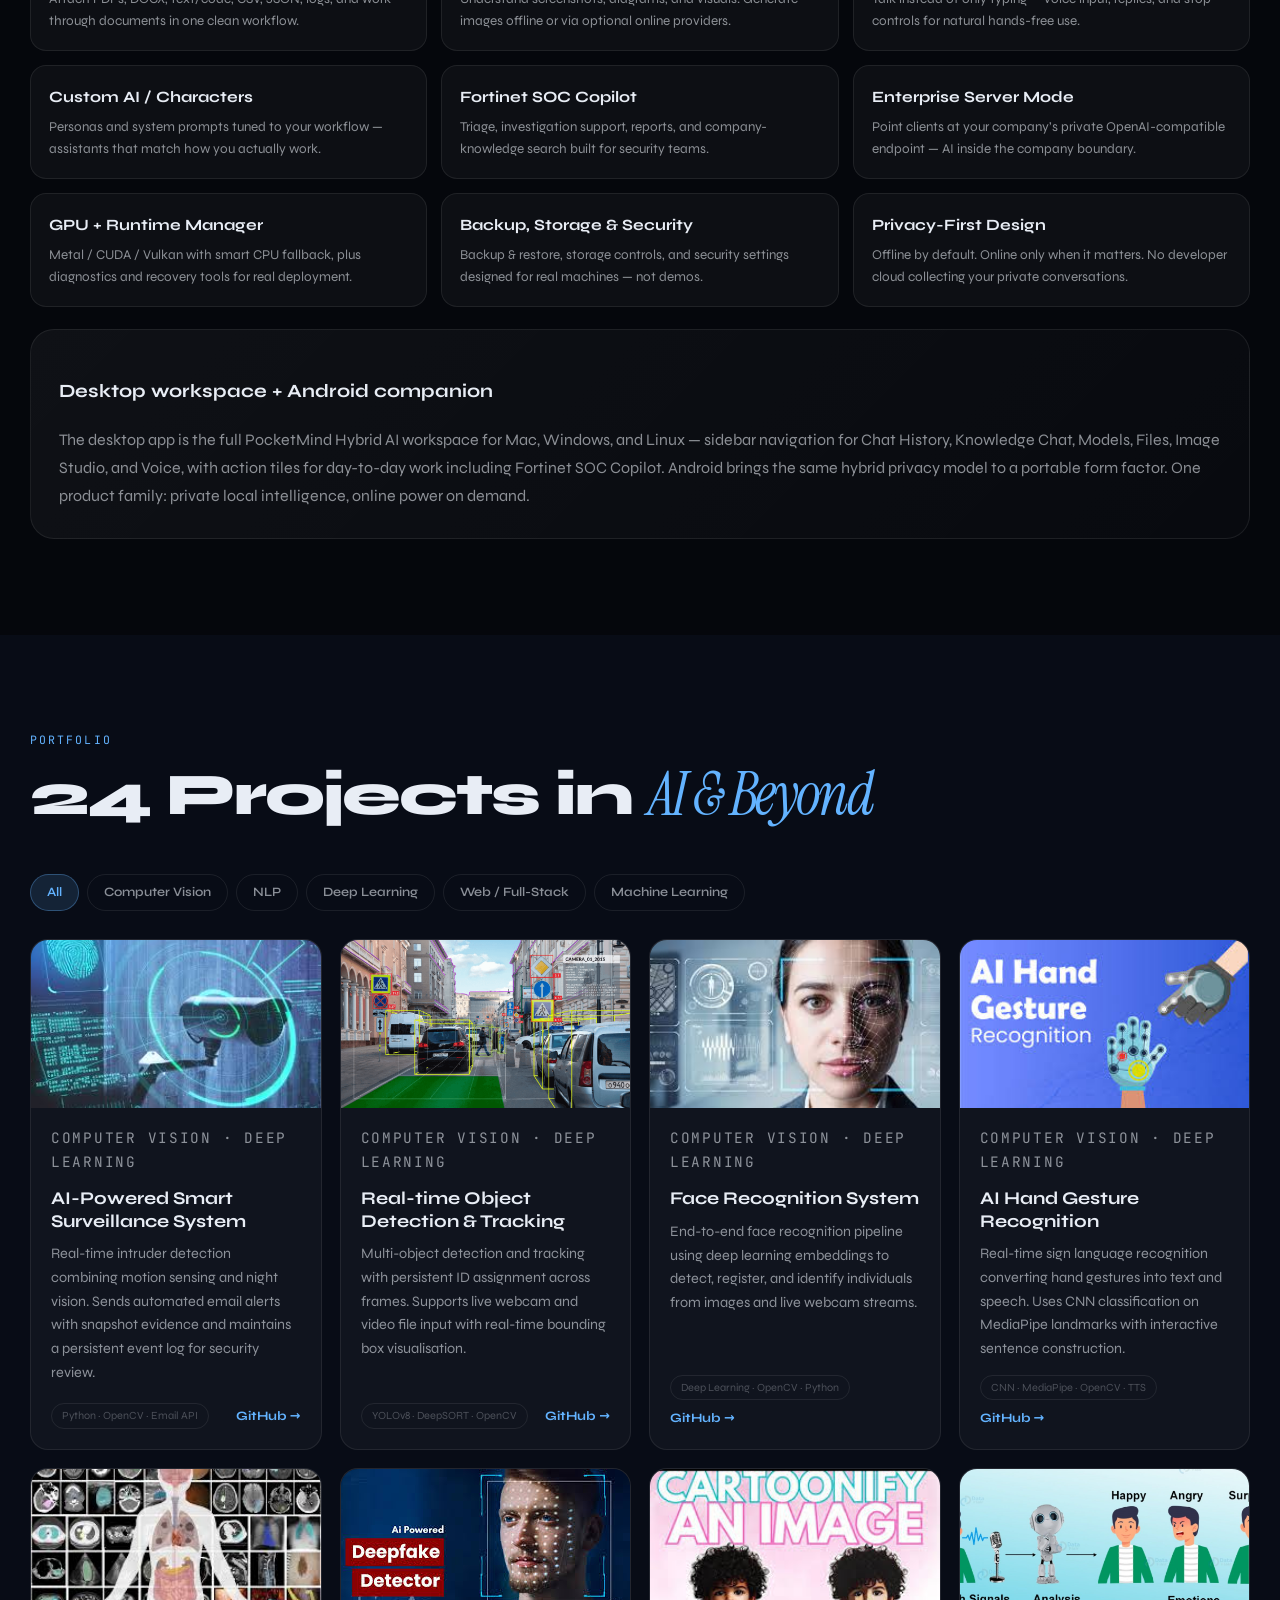
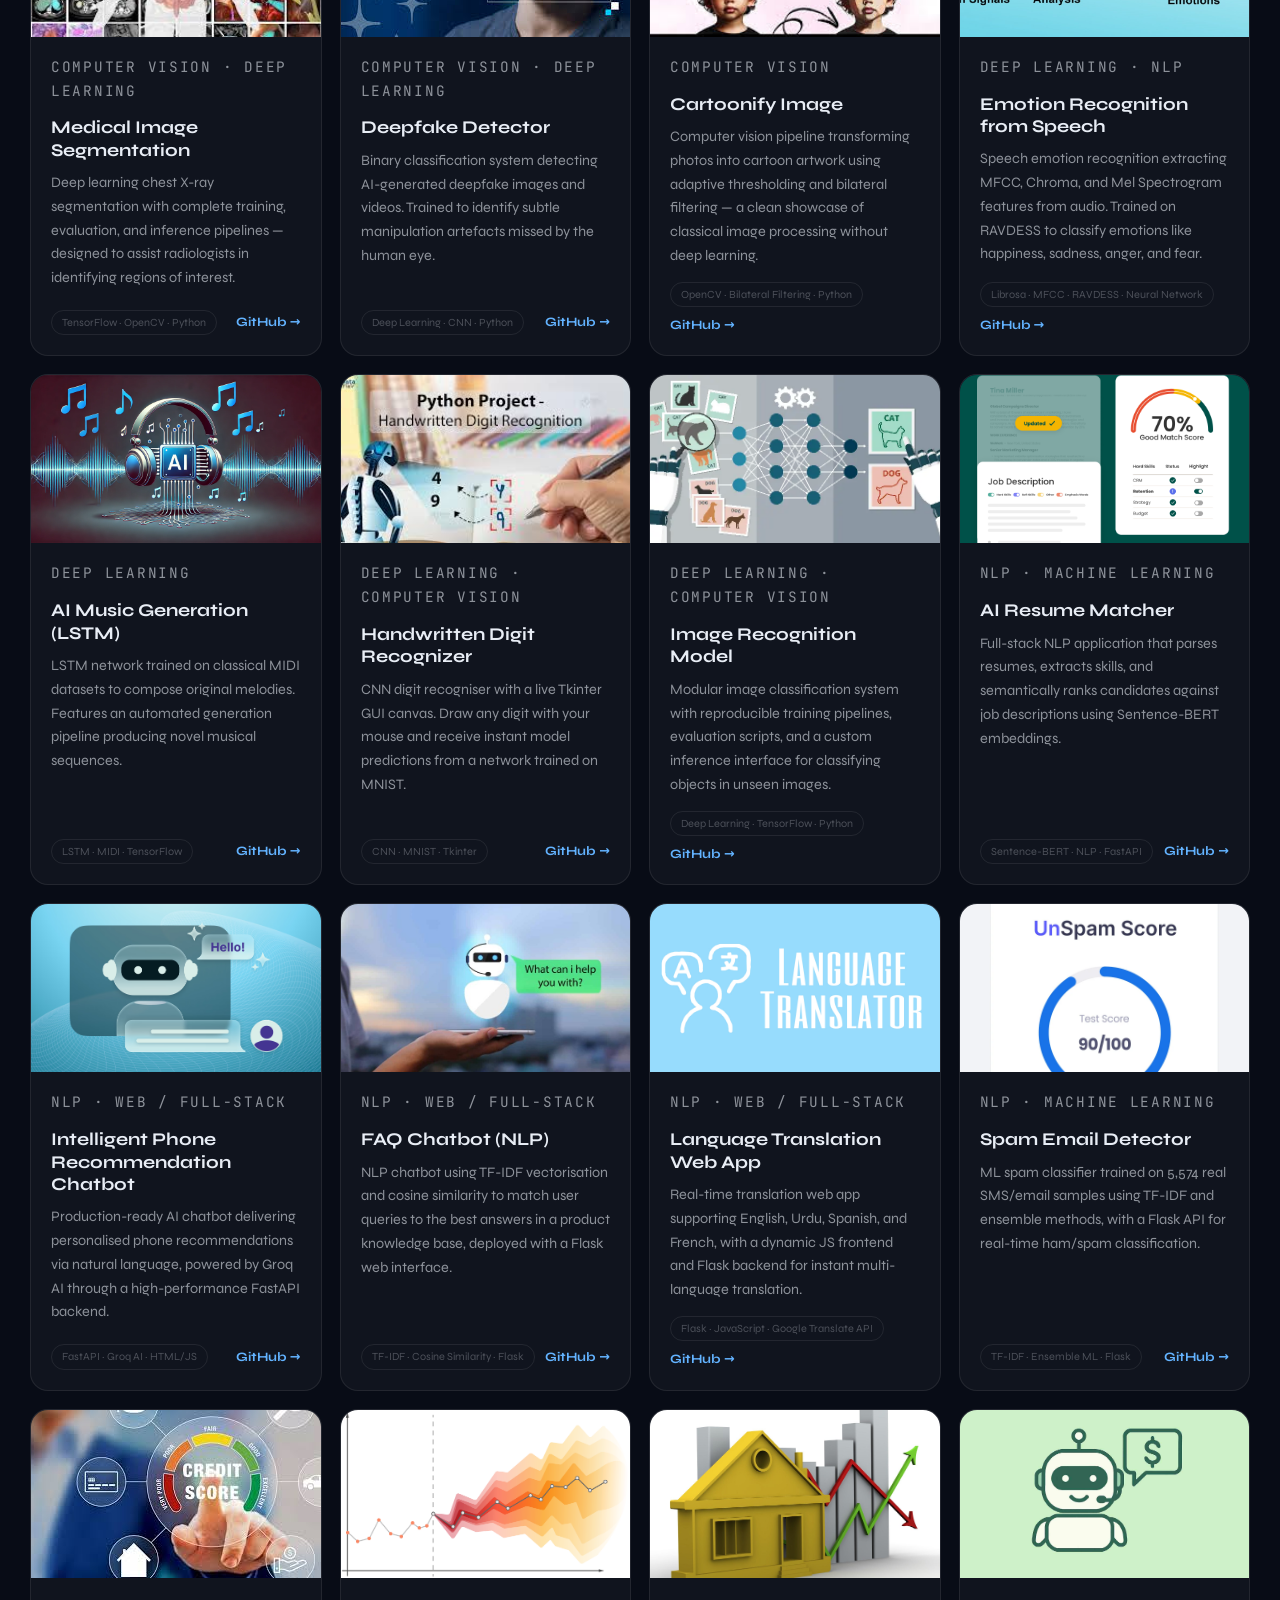
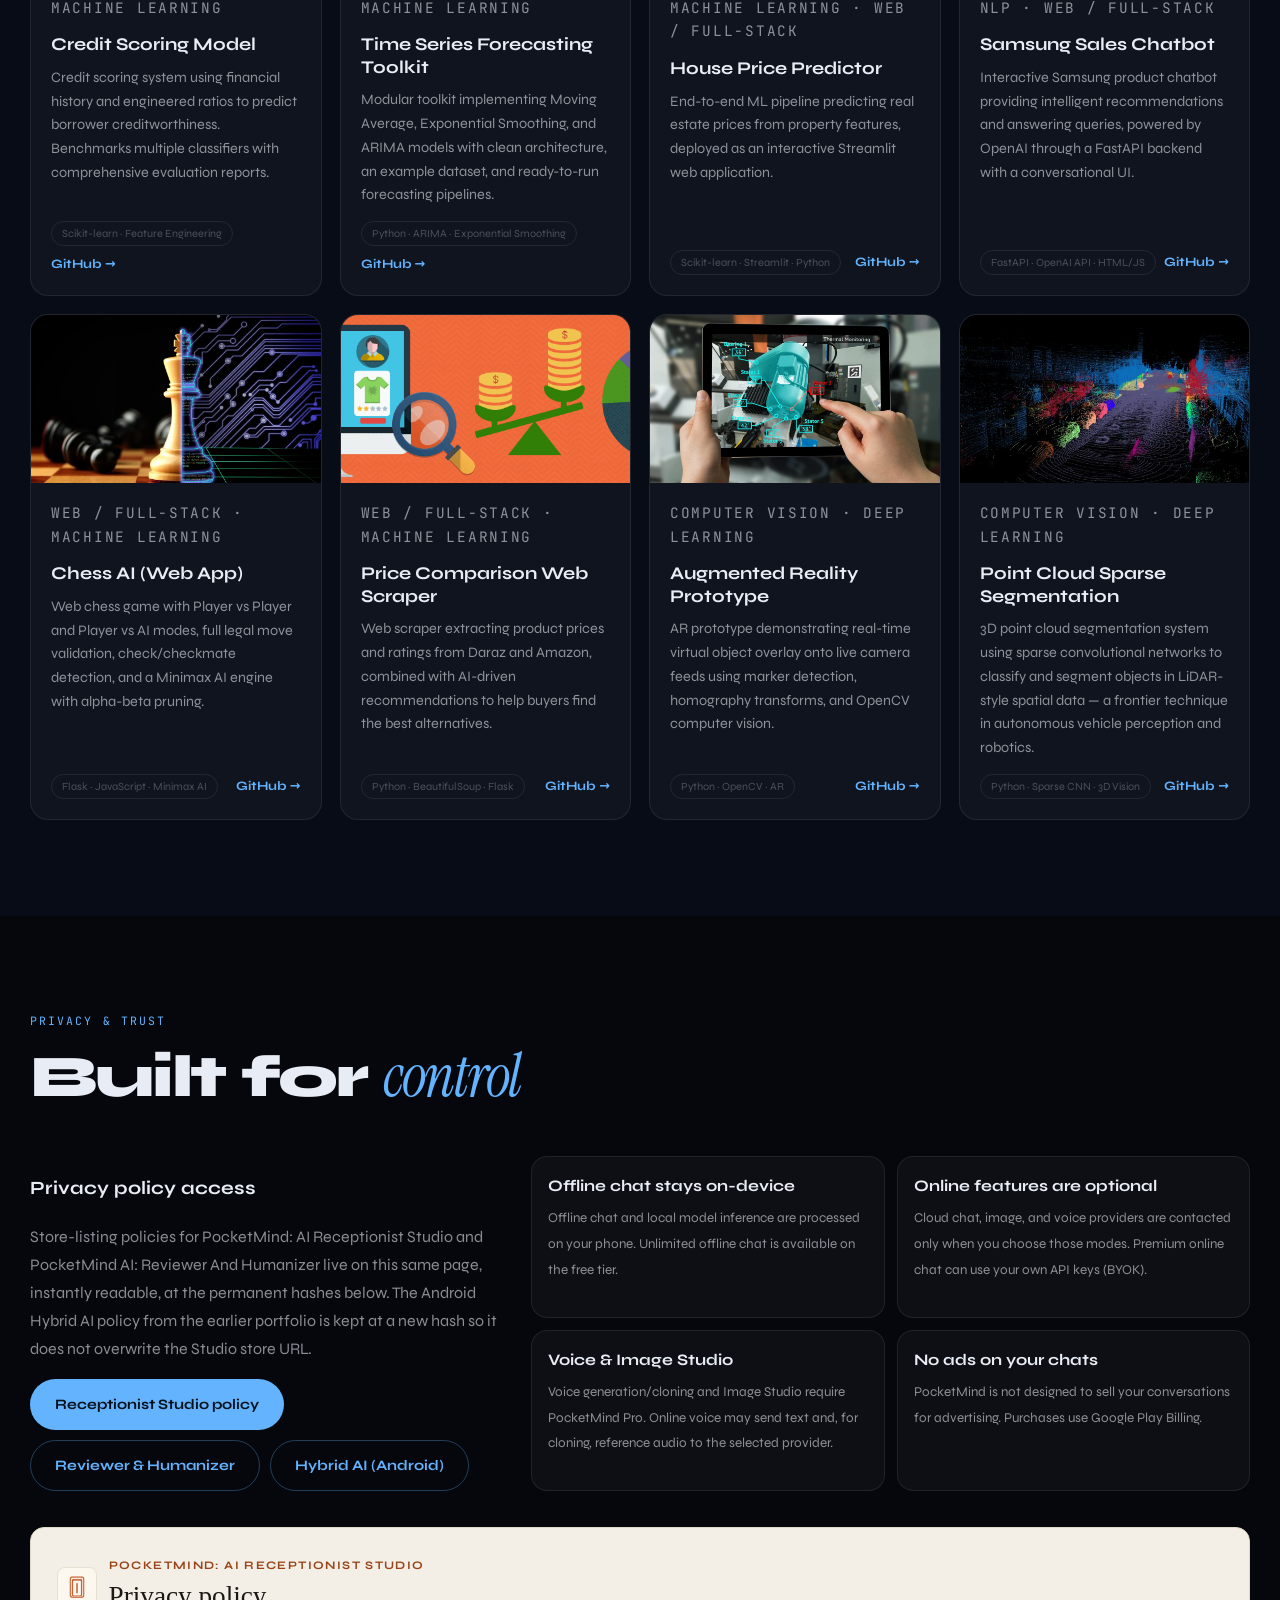
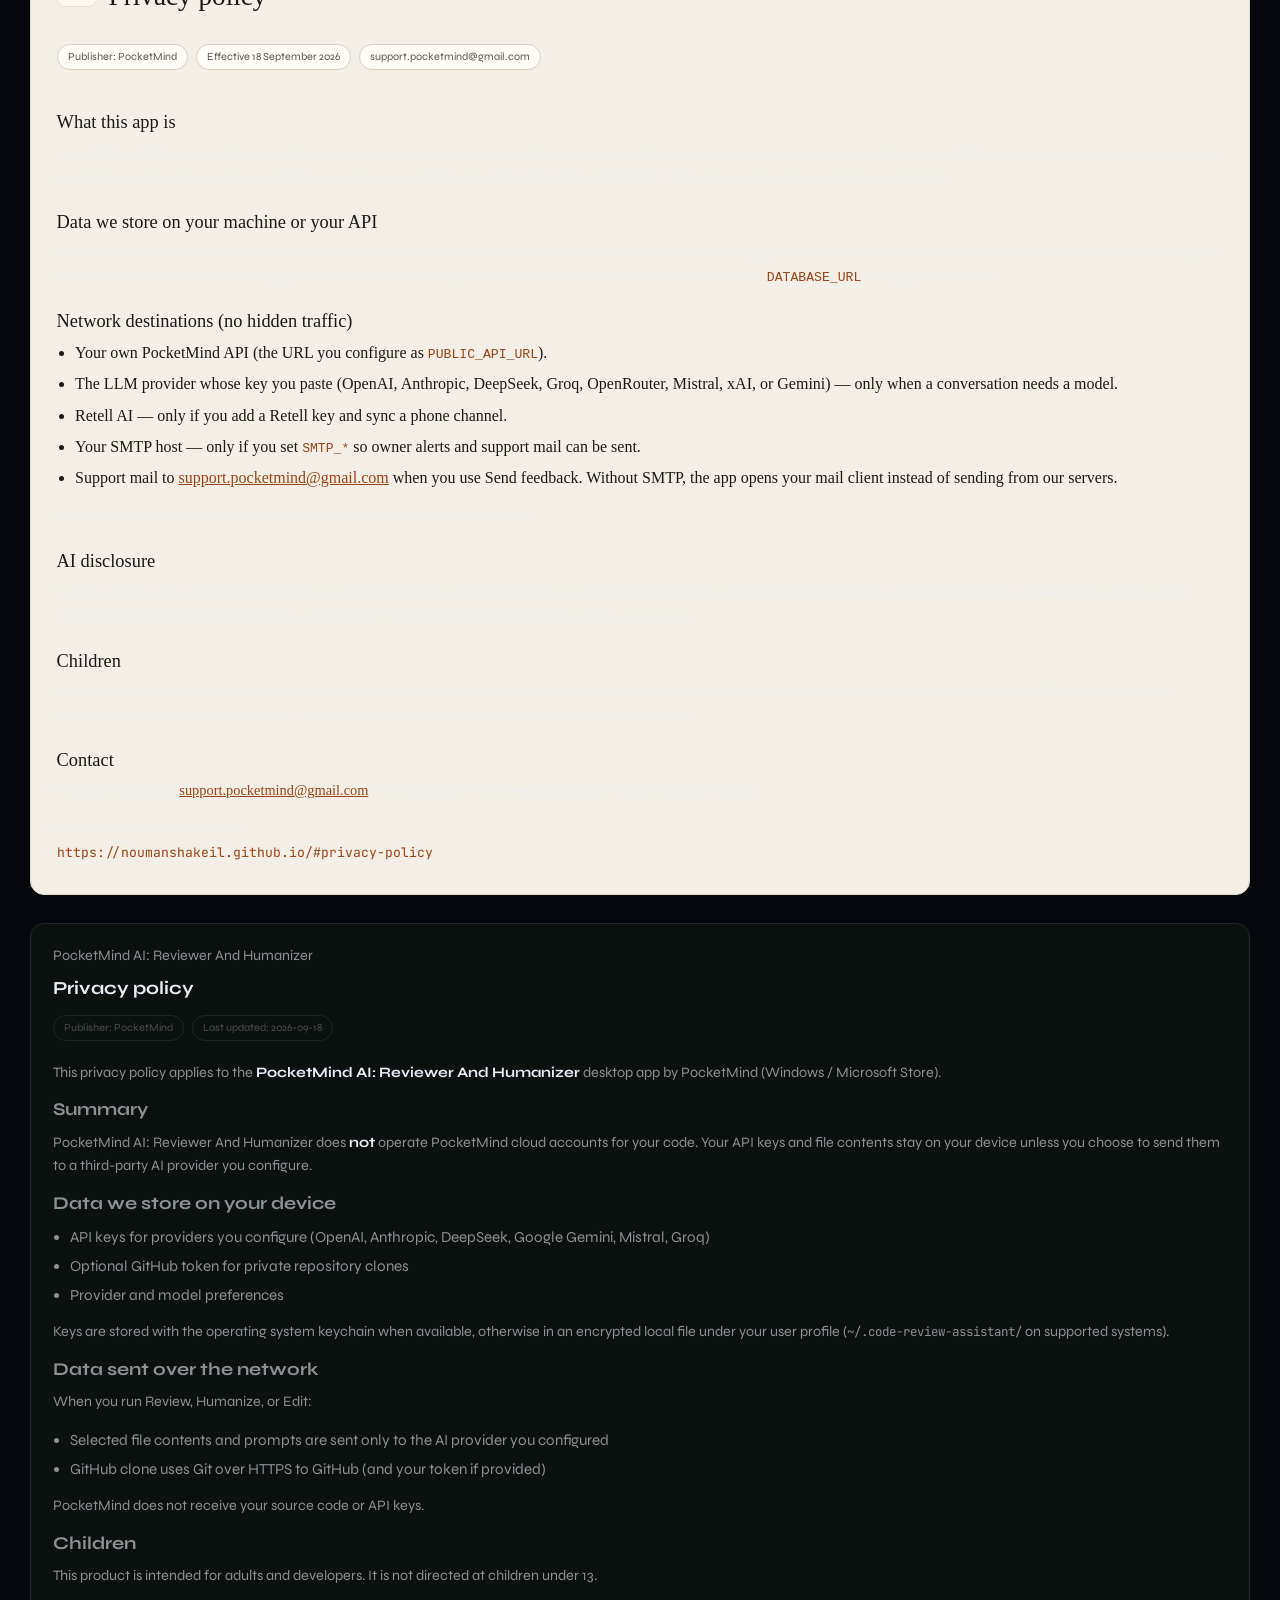
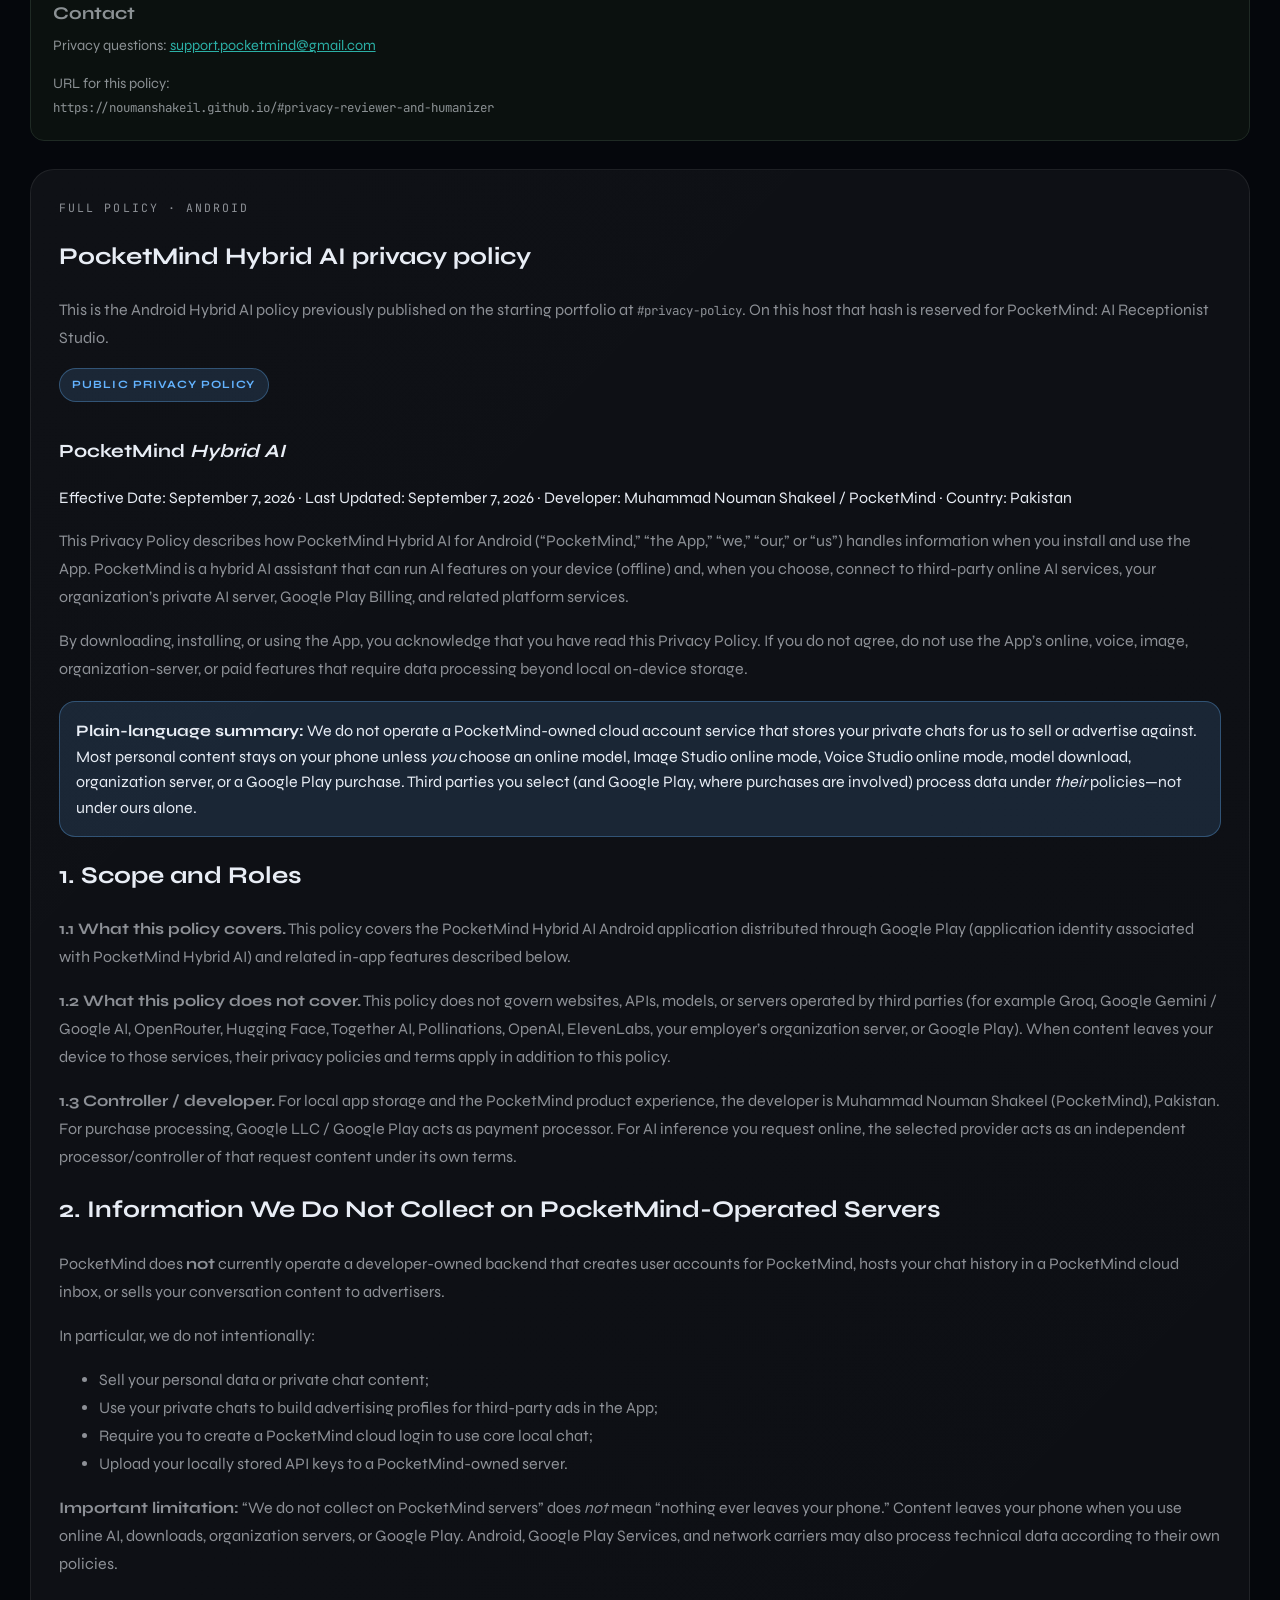
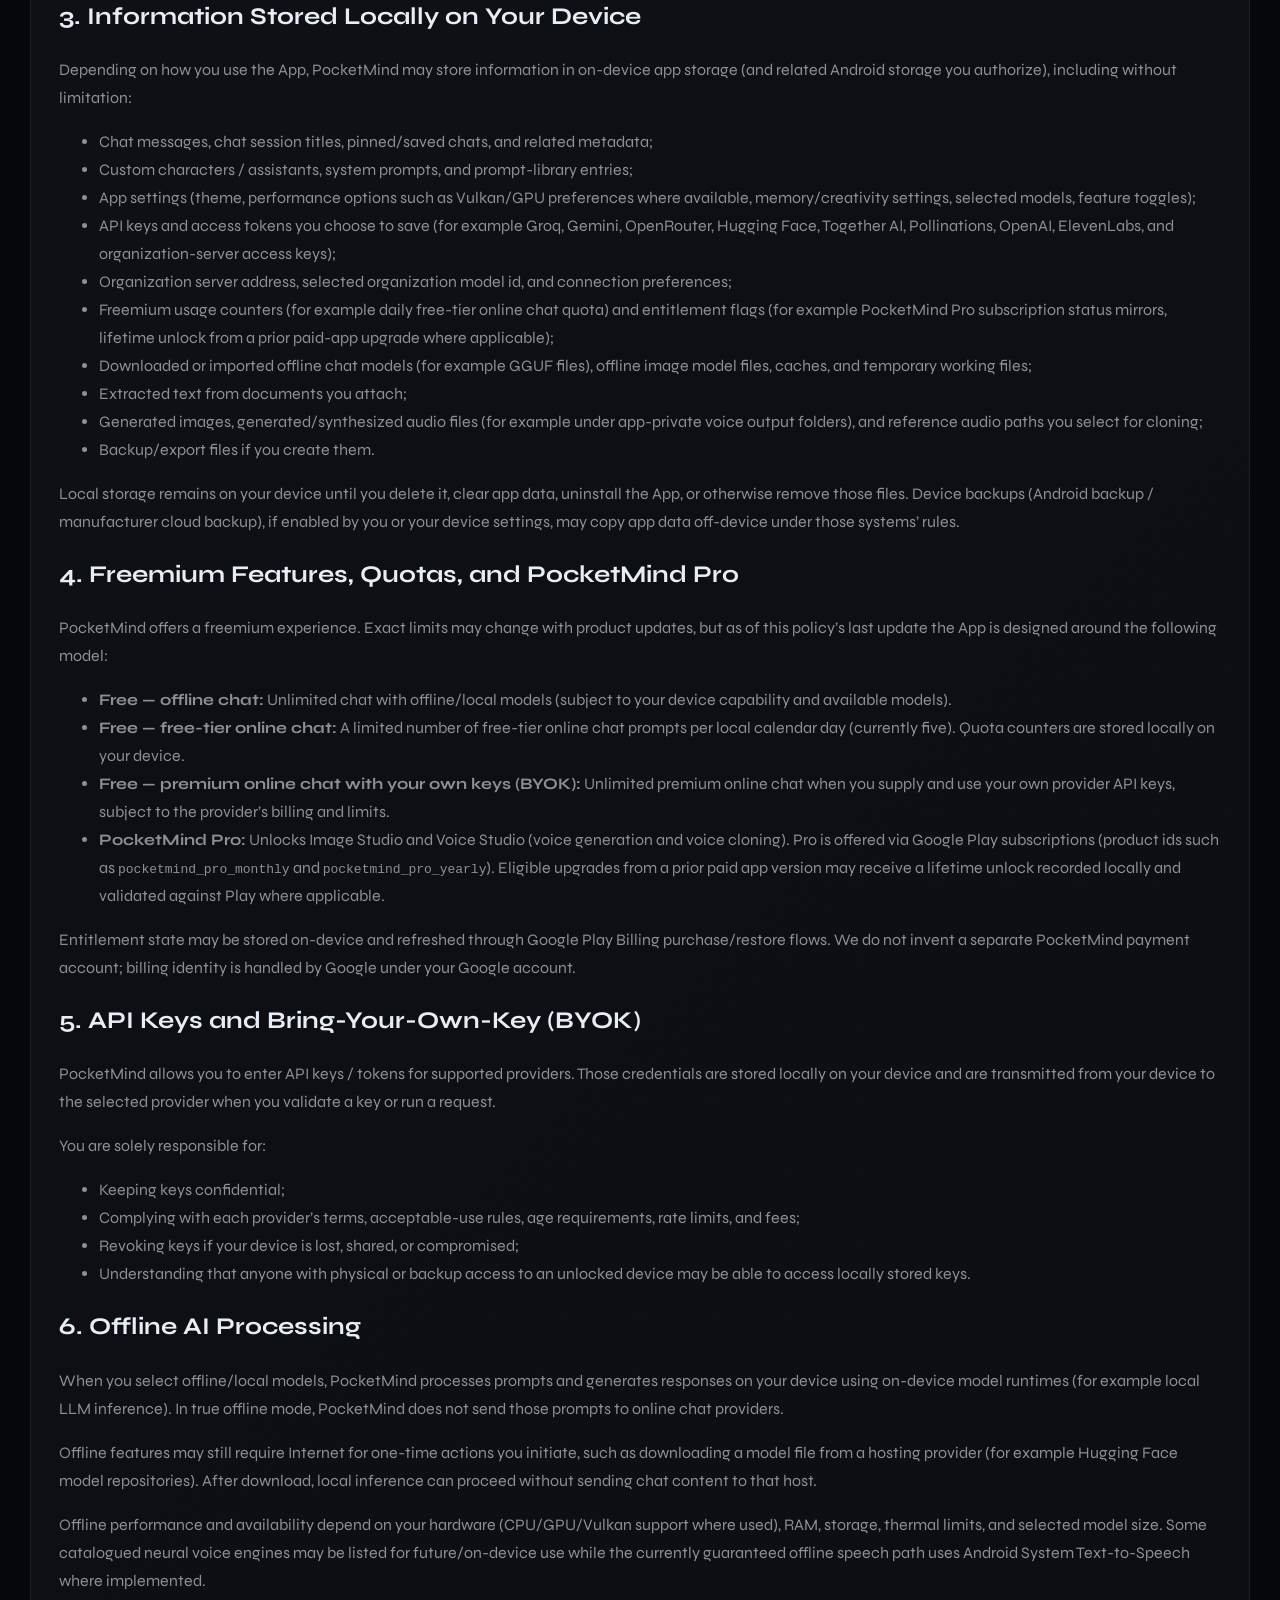
==== commit d801e3d9: "Source apps catalogue from private stuff repo Replace Harborline with PocketMind Offline AI Labs. Ke" ====
--- a/index.html
+++ b/index.html
@@ -197,42 +197,54 @@
     <div class="section-inner" data-reveal>
       <p class="section-tag" id="catalogue">Work / Catalogue</p>
       <h2 class="section-title">Apps <em>catalogue</em></h2>
-      <p class="hero-desc">Four apps, from the existing product pages and public GitHub repos. PocketMind Hybrid AI is one product for Mac, Windows, Linux, and Android — not a set of separate mobile apps.</p>
+      <p class="hero-desc">Four apps from the private <code>noumanshakeil/stuff</code> catalogue. Hybrid AI is one desktop product here; the Android listing is the Offline AI Labs package — not four companion apps.</p>
       <div class="catalogue-grid">
         <article class="card app-card">
-  <p class="card-kicker">PocketMind · Flagship</p>
+  <img src="assets/catalogue/hybrid-ai.jpg" alt="PocketMind Hybrid AI private chat" width="960" height="640" loading="lazy">
+  <div class="card-body">
+  <p class="card-kicker">PocketMind AI · Desktop</p>
   <h3>PocketMind Hybrid AI</h3>
-  <p>Private offline AI by default, online power when you need it — for Mac, Windows, Linux, and Android. Local LLMs via llama.cpp, Knowledge Chat (RAG), files, images, voice, GPU runtimes (Metal / CUDA / Vulkan), and enterprise-ready deployment features.</p>
-  <div class="card-meta">
-    <span class="pill">Mac · Windows · Linux · Android</span>
+  <p>Offline-first hybrid desktop AI workspace for Windows (primary ship target), macOS, and Linux. Built with Tauri 1, Rust, and React. Run local GGUF chat, index any folder for grounded Knowledge Chat (RAG), use PocketCode (agent + MCP), run Fortinet SOC Copilot workflows, manage llama.cpp runtimes (CPU / CUDA / Vulkan / Metal), and optionally connect online providers or an enterprise OpenAI-compatible server.</p>
+  <div class="card-meta">
+    <span class="pill">v1.0.0 · Windows · macOS · Linux</span>
     <span><a class="card-link" href="#pocketmind">Open product →</a></span>
   </div>
+  </div>
 </article>
 <article class="card app-card">
-  <p class="card-kicker">PocketMind · Windows / web studio</p>
+  <img src="assets/catalogue/receptionist-studio.jpg" alt="PocketMind: AI Receptionist Studio board" width="960" height="540" loading="lazy">
+  <div class="card-body">
+  <p class="card-kicker">PocketMind · Windows studio</p>
   <h3>PocketMind: AI Receptionist Studio</h3>
-  <p>A Windows desktop and web studio for building, testing, and deploying custom AI receptionists for client businesses. The receptionist can answer questions from the facts you store, take messages, and (when you connect a number) answer the phone through Retell AI. It is an AI system. It is not a human receptionist.</p>
+  <p>Agency studio for designing, testing, and deploying custom AI receptionists for client businesses. The Windows app is a thin Electron shell around the same dashboard the API serves. Phone (Retell) is a channel on an existing agent, not a second product. This software uses AI.</p>
   <div class="card-meta">
     <span class="pill">Publisher: PocketMind</span>
-    <span><a class="card-link" href="#privacy-policy">Privacy policy →</a></span>
+    <span><a class="card-link" href="https://github.com/noumanshakeil/ai-receptionist-platform" target="_blank" rel="noopener">GitHub →</a><a class="card-link" href="#privacy-policy">Privacy policy →</a></span>
+  </div>
   </div>
 </article>
 <article class="card app-card">
+  <img src="assets/catalogue/reviewer-humanizer.jpg" alt="PocketMind AI Reviewer And Humanizer review screen" width="960" height="540" loading="lazy">
+  <div class="card-body">
   <p class="card-kicker">PocketMind · Desktop</p>
   <h3>PocketMind AI: Reviewer And Humanizer</h3>
-  <p>Desktop app by PocketMind for ingesting text and code, selecting up to five files, and running independent AI review, humanize, or edit jobs on each. Built with Electron + React + TypeScript + Vite. API keys stay on the device (OS keychain or encrypted local file) unless you send content to a provider you configure.</p>
-  <div class="card-meta">
-    <span class="pill">Windows / Microsoft Store</span>
+  <p>Desktop app for ingesting text and code, selecting up to five files, and running independent AI review or humanize jobs on each. Built with Electron + React + TypeScript + Vite. Packages to Windows NSIS .exe, portable .exe, and MSIX/AppX. Secrets use the OS keychain with an AES-GCM encrypted file fallback.</p>
+  <div class="card-meta">
+    <span class="pill">Windows</span>
     <span><a class="card-link" href="https://github.com/noumanshakeil/code-review-assistant" target="_blank" rel="noopener">GitHub →</a><a class="card-link" href="#privacy-reviewer-and-humanizer">Privacy policy →</a></span>
   </div>
+  </div>
 </article>
 <article class="card app-card">
-  <p class="card-kicker">Product · GitHub</p>
-  <h3>Harborline Receptionist</h3>
-  <p>AI voice receptionist for local businesses. The owner pastes a description of the shop; that text is the source of truth for every answer. Harborline picks up inbound questions, books / reschedules / cancels on the built-in calendar, captures leads, routes emergencies to a human, filters spam, handles after-hours, texts confirmations and reminders, and keeps transcripts, contacts, and analytics in one owner desk.</p>
-  <div class="card-meta">
-    <span class="pill">TypeScript</span>
-    <span><a class="card-link" href="https://github.com/noumanshakeil/harborline-receptionist" target="_blank" rel="noopener">GitHub →</a></span>
+  <img src="assets/catalogue/offline-ai-labs.jpg" alt="PocketMind Offline AI Labs" width="640" height="960" loading="lazy">
+  <div class="card-body">
+  <p class="card-kicker">PocketMind Offline AI Labs · Android</p>
+  <h3>PocketMind Offline AI Labs</h3>
+  <p>One Android workspace (Play listing name in stuff: PocketMind Hybrid AI; application id <code>com.pocketmind.hybridai</code>). Offline chat, online chat, photo and document understanding, Image Studio, voice generation and cloning, plus characters, prompts, backups, storage, and organization-server mode — not separate store apps. Store-style summary: PocketMind brings offline AI, online vision models, document analysis, custom characters, prompt templates, backups, storage management, image generation, and voice generation &amp; cloning into one polished mobile workspace.</p>
+  <div class="card-meta">
+    <span class="pill">Android 28+ · arm64-v8a</span>
+    <span class="pill">Public repo: not listed in stuff</span>
+  </div>
   </div>
 </article>
       </div>
--- a/css/site.css
+++ b/css/site.css
@@ -491,6 +491,19 @@
 }
 .card-link:hover,
 .card-link:focus-visible { text-decoration: underline; }
+.app-card { padding: 0; overflow: hidden; }
+.app-card > img {
+  width: 100%;
+  height: 168px;
+  object-fit: cover;
+  background: #0b1220;
+}
+.app-card .card-body {
+  padding: 22px;
+  display: flex;
+  flex-direction: column;
+  flex: 1;
+}
 
 .project-card { padding: 0; overflow: hidden; }
 .project-card img {
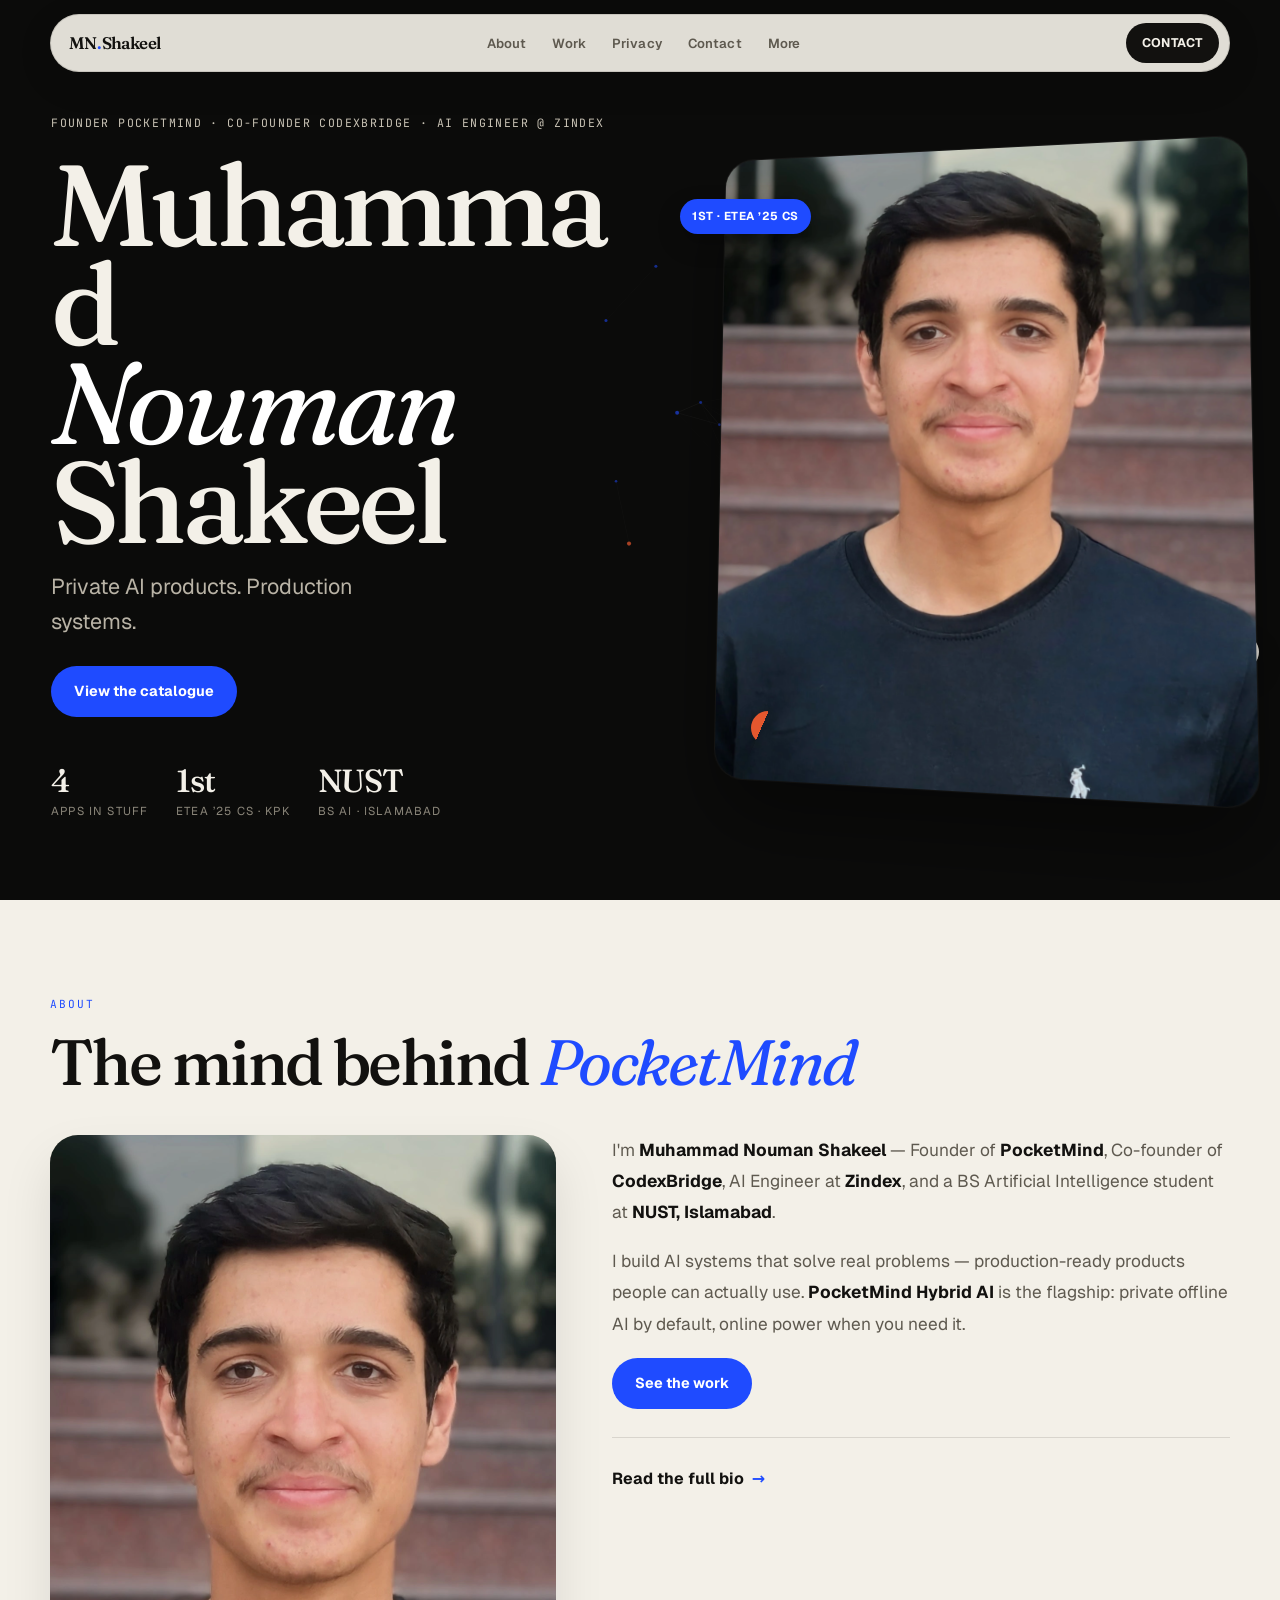
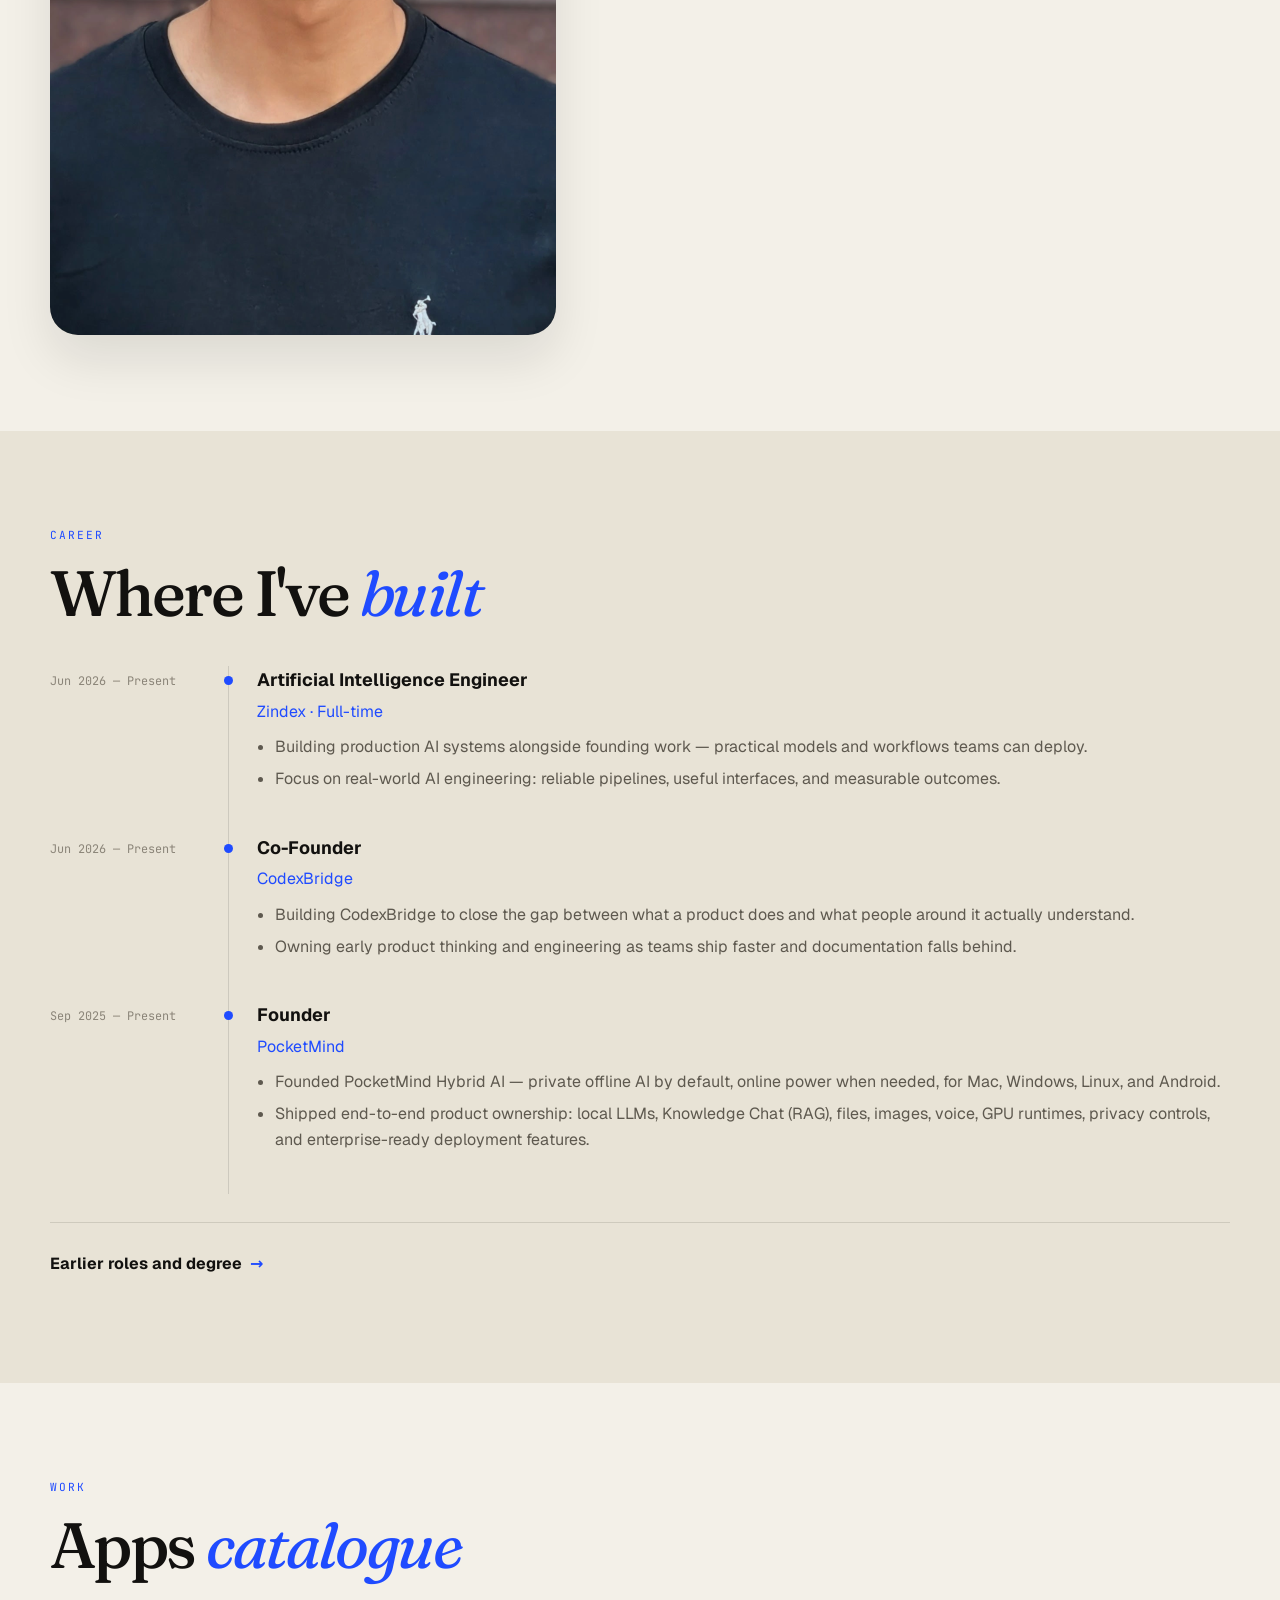
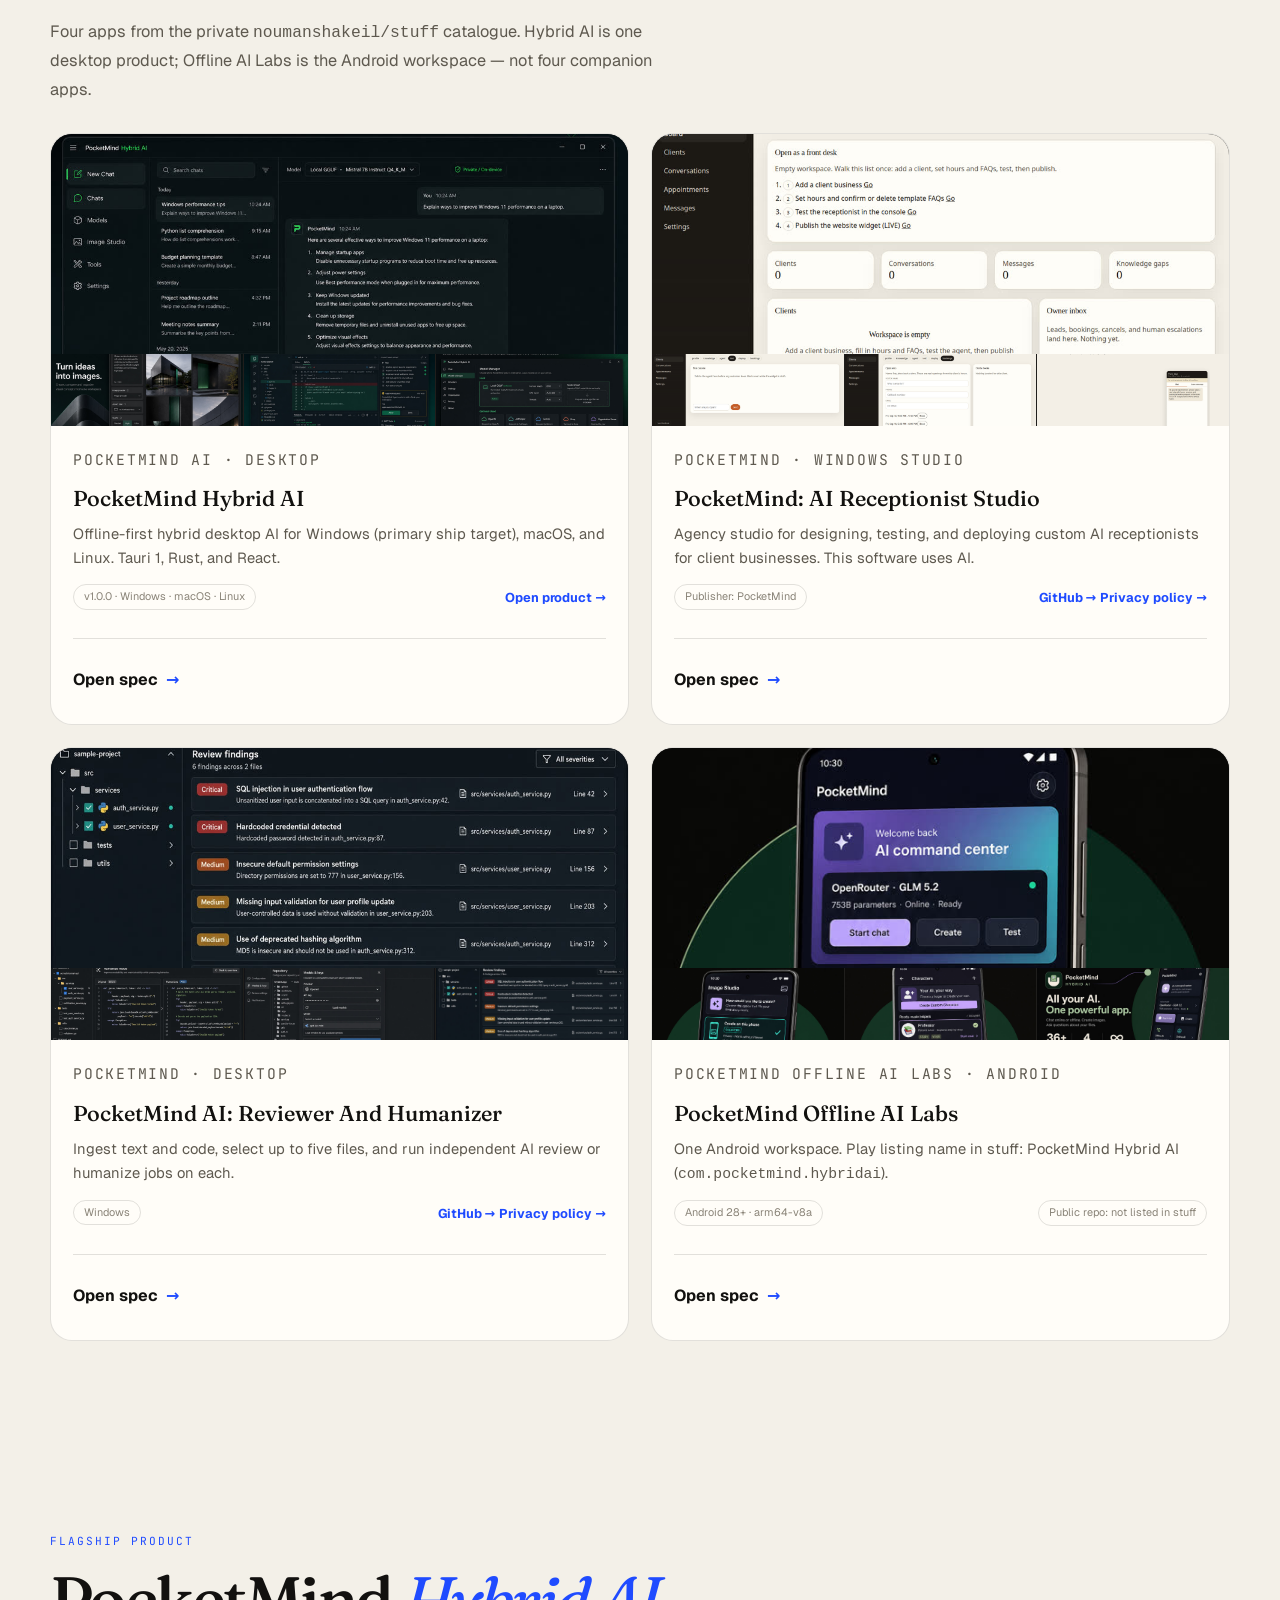
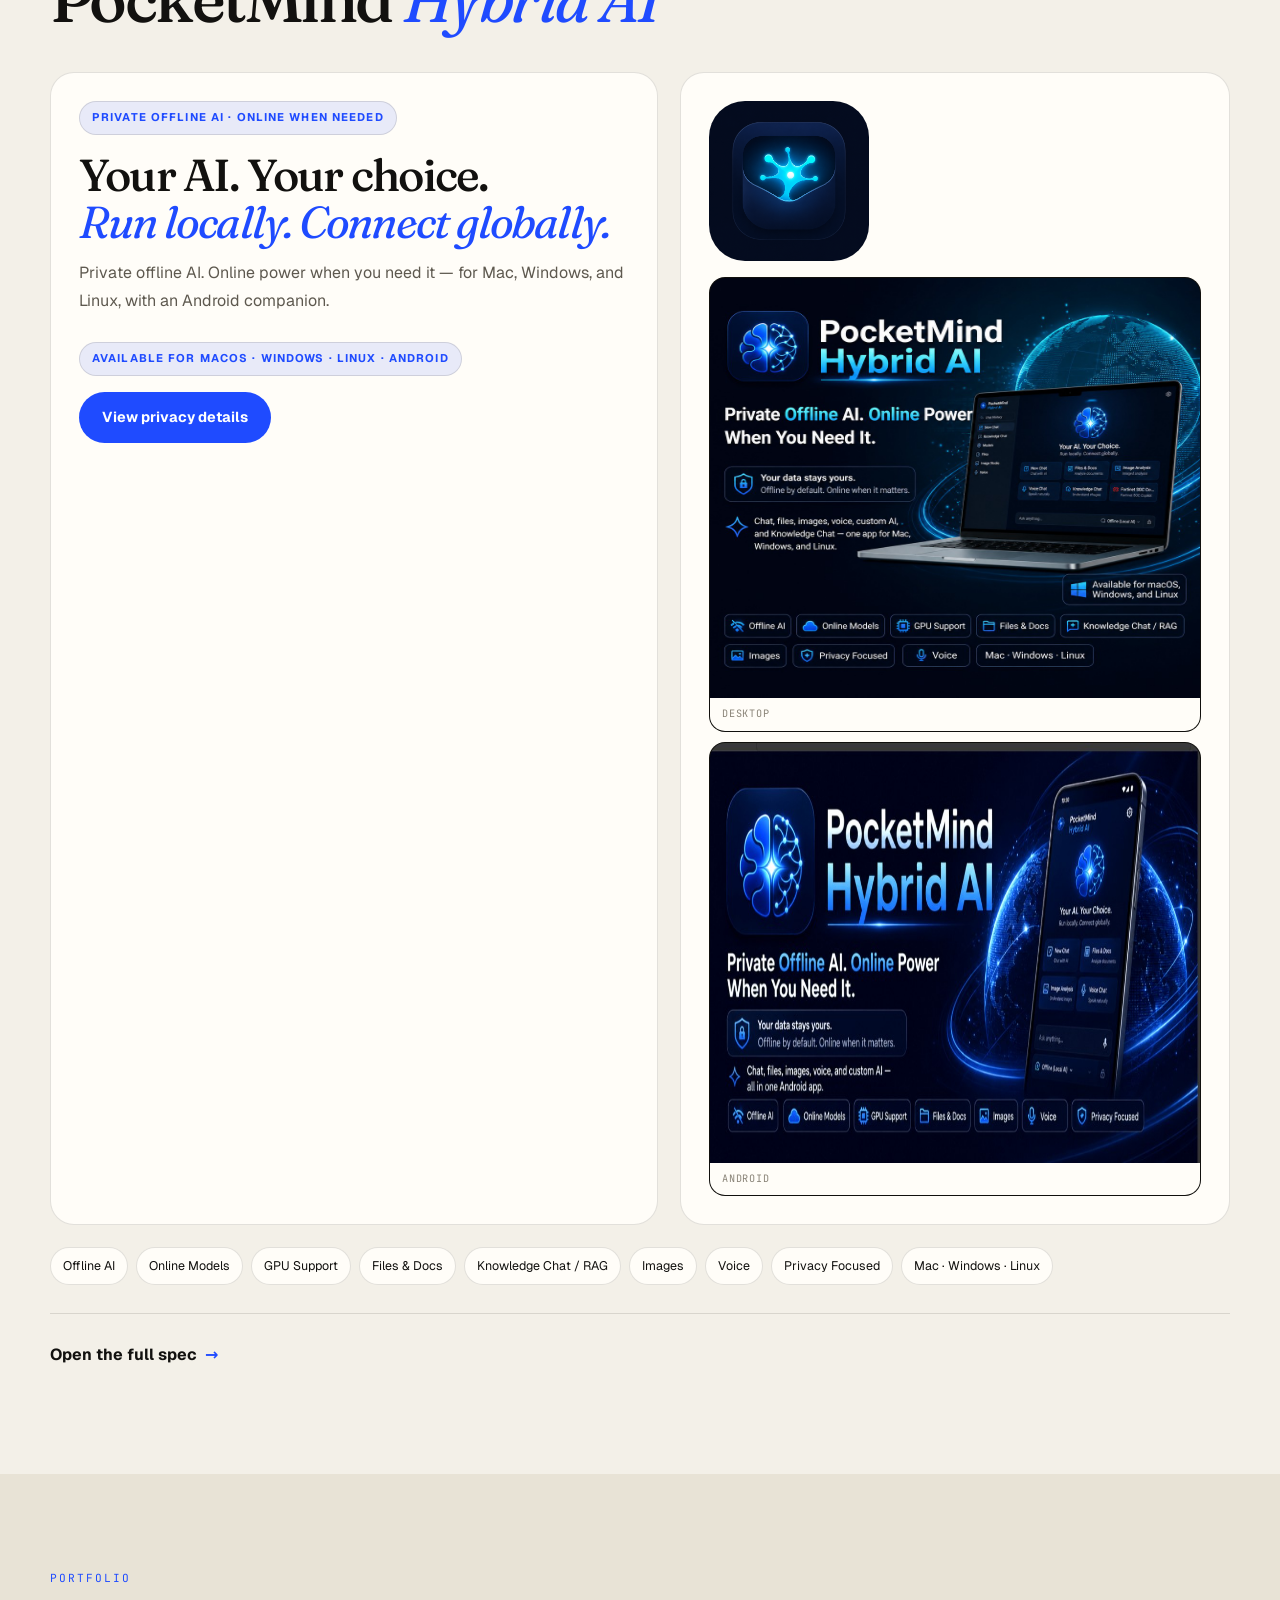
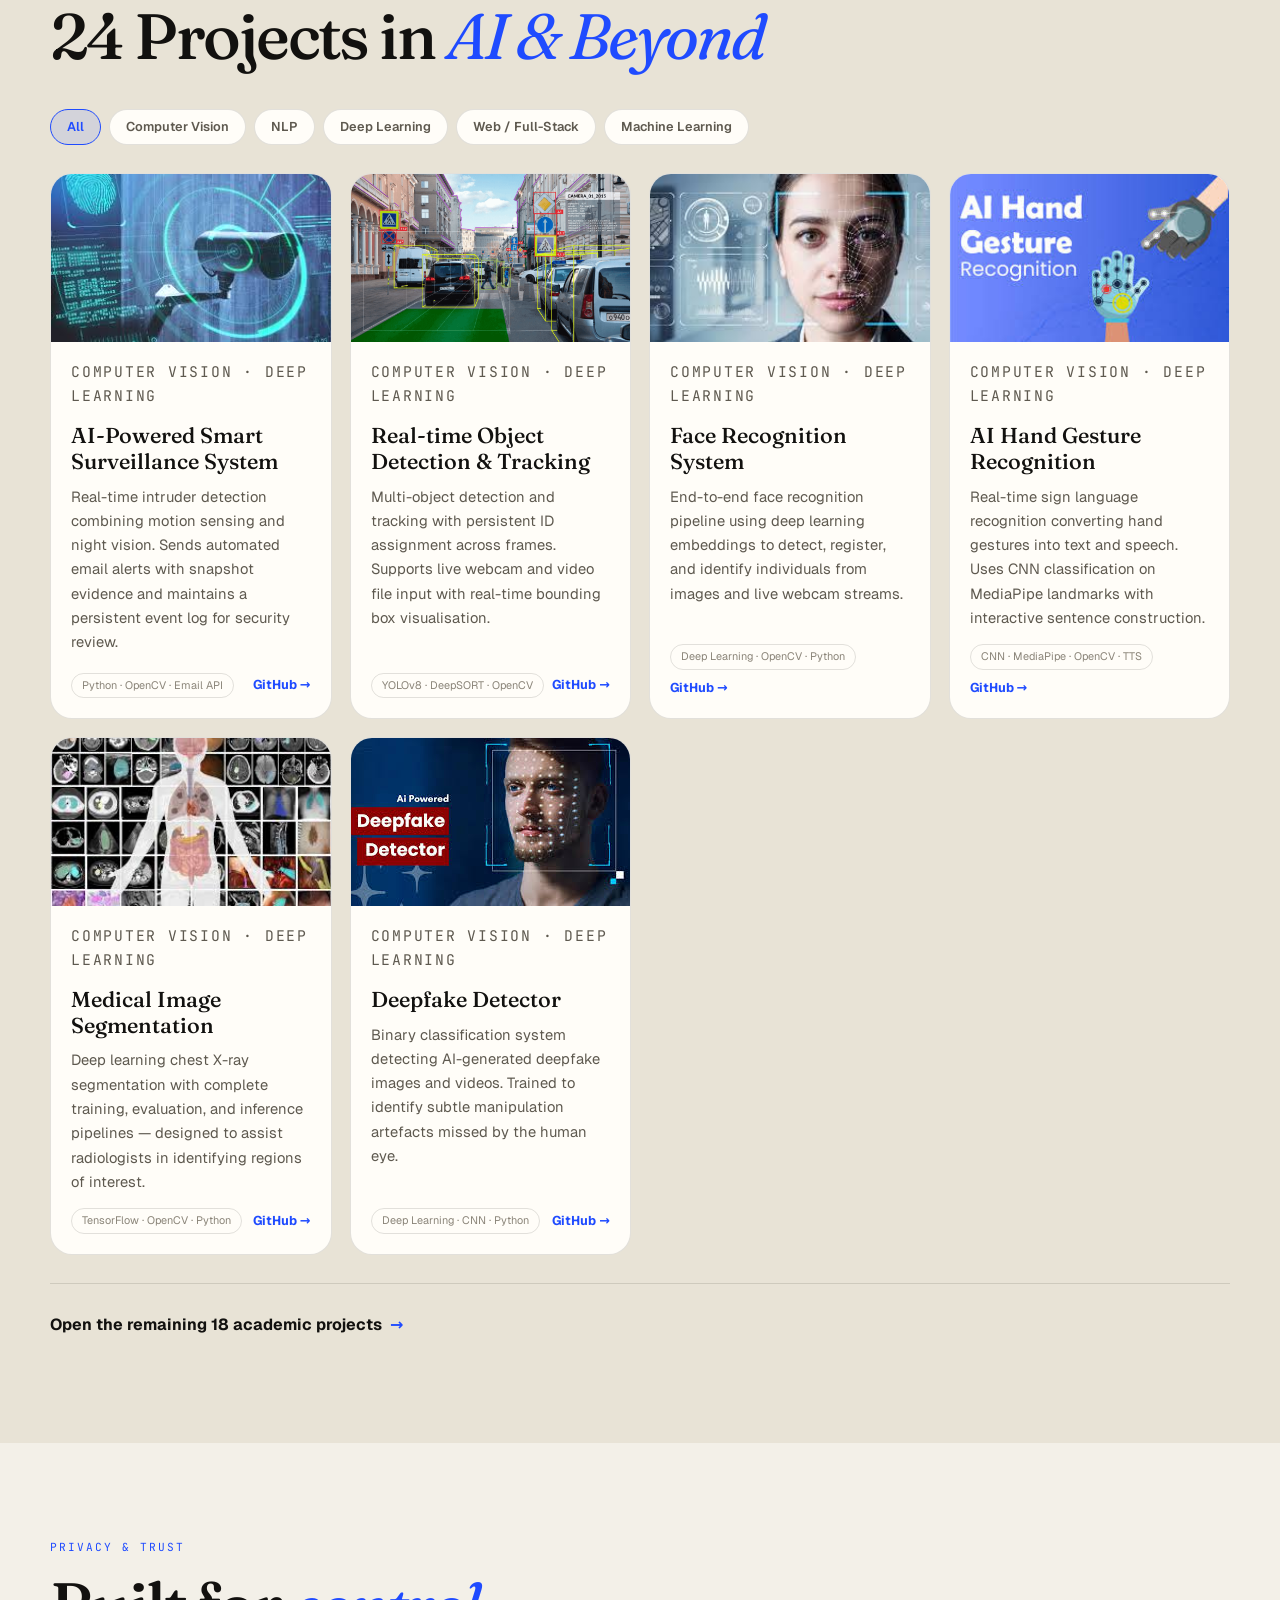
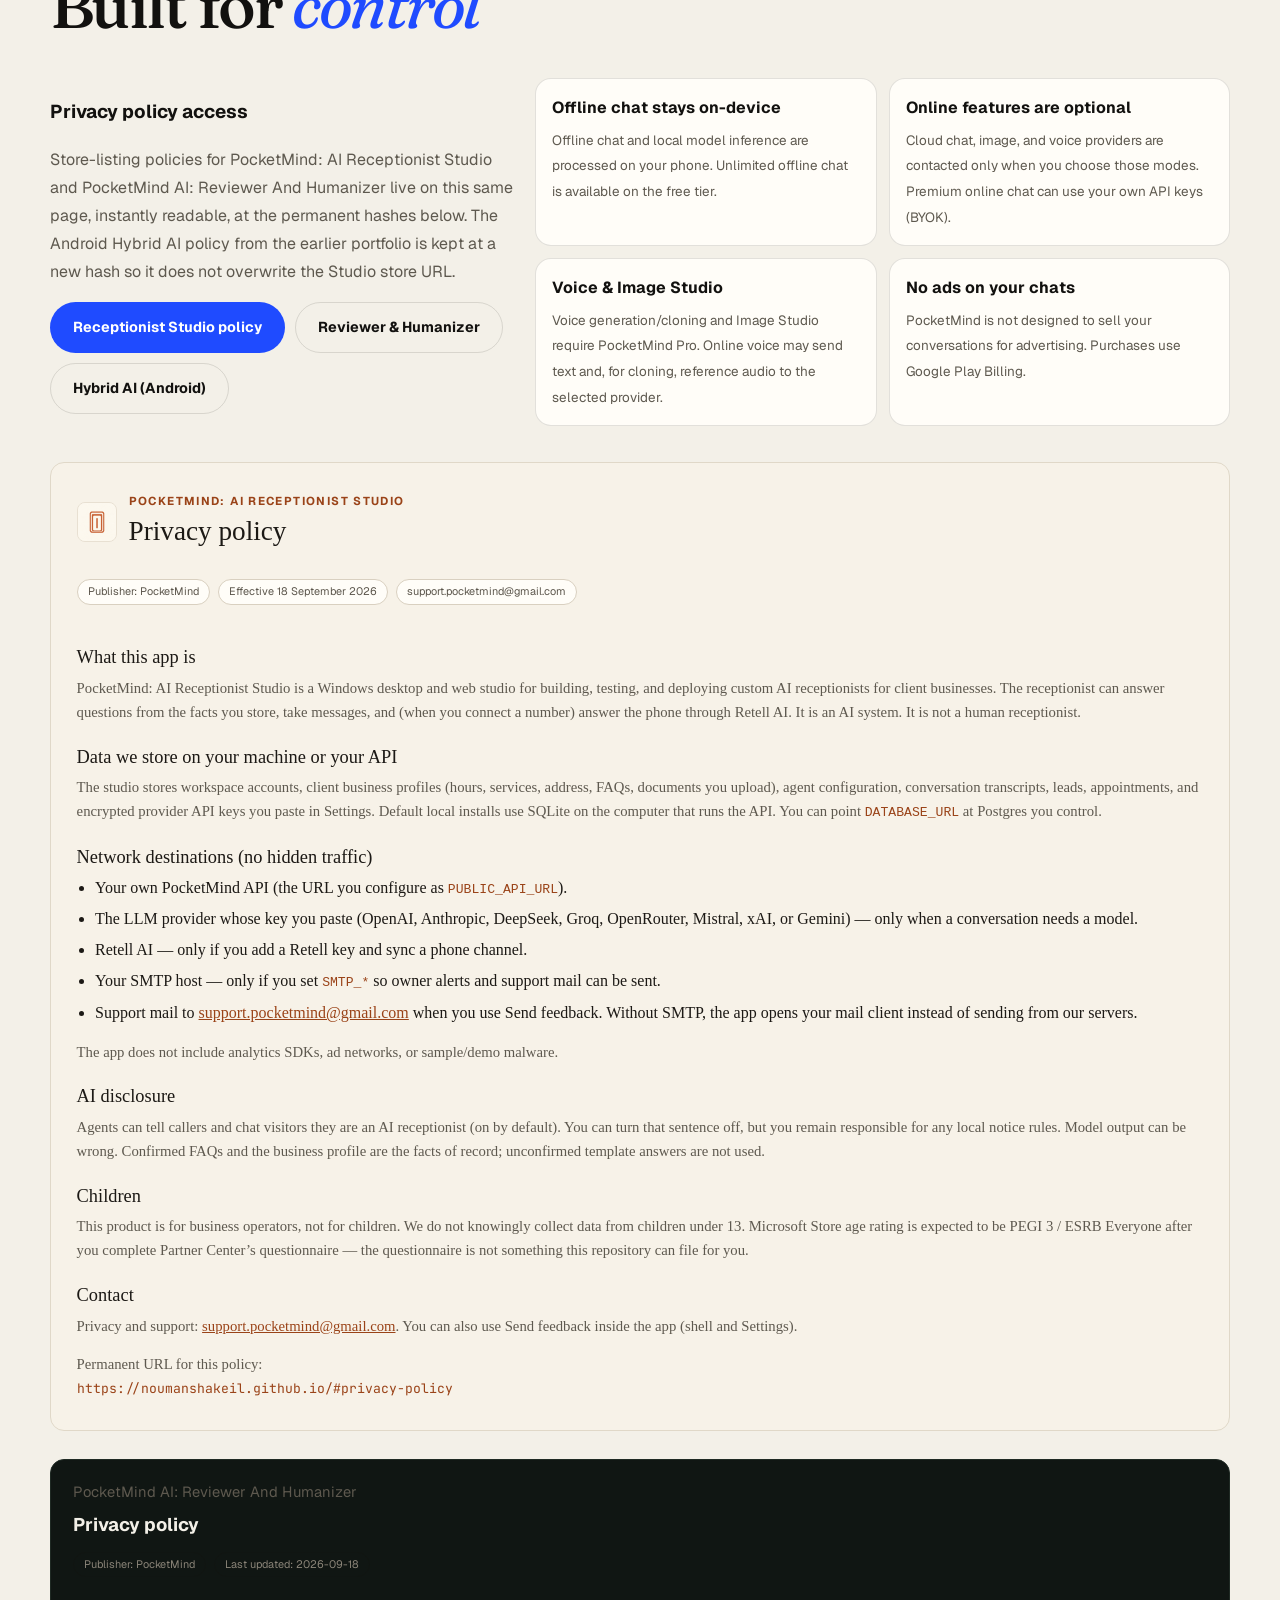
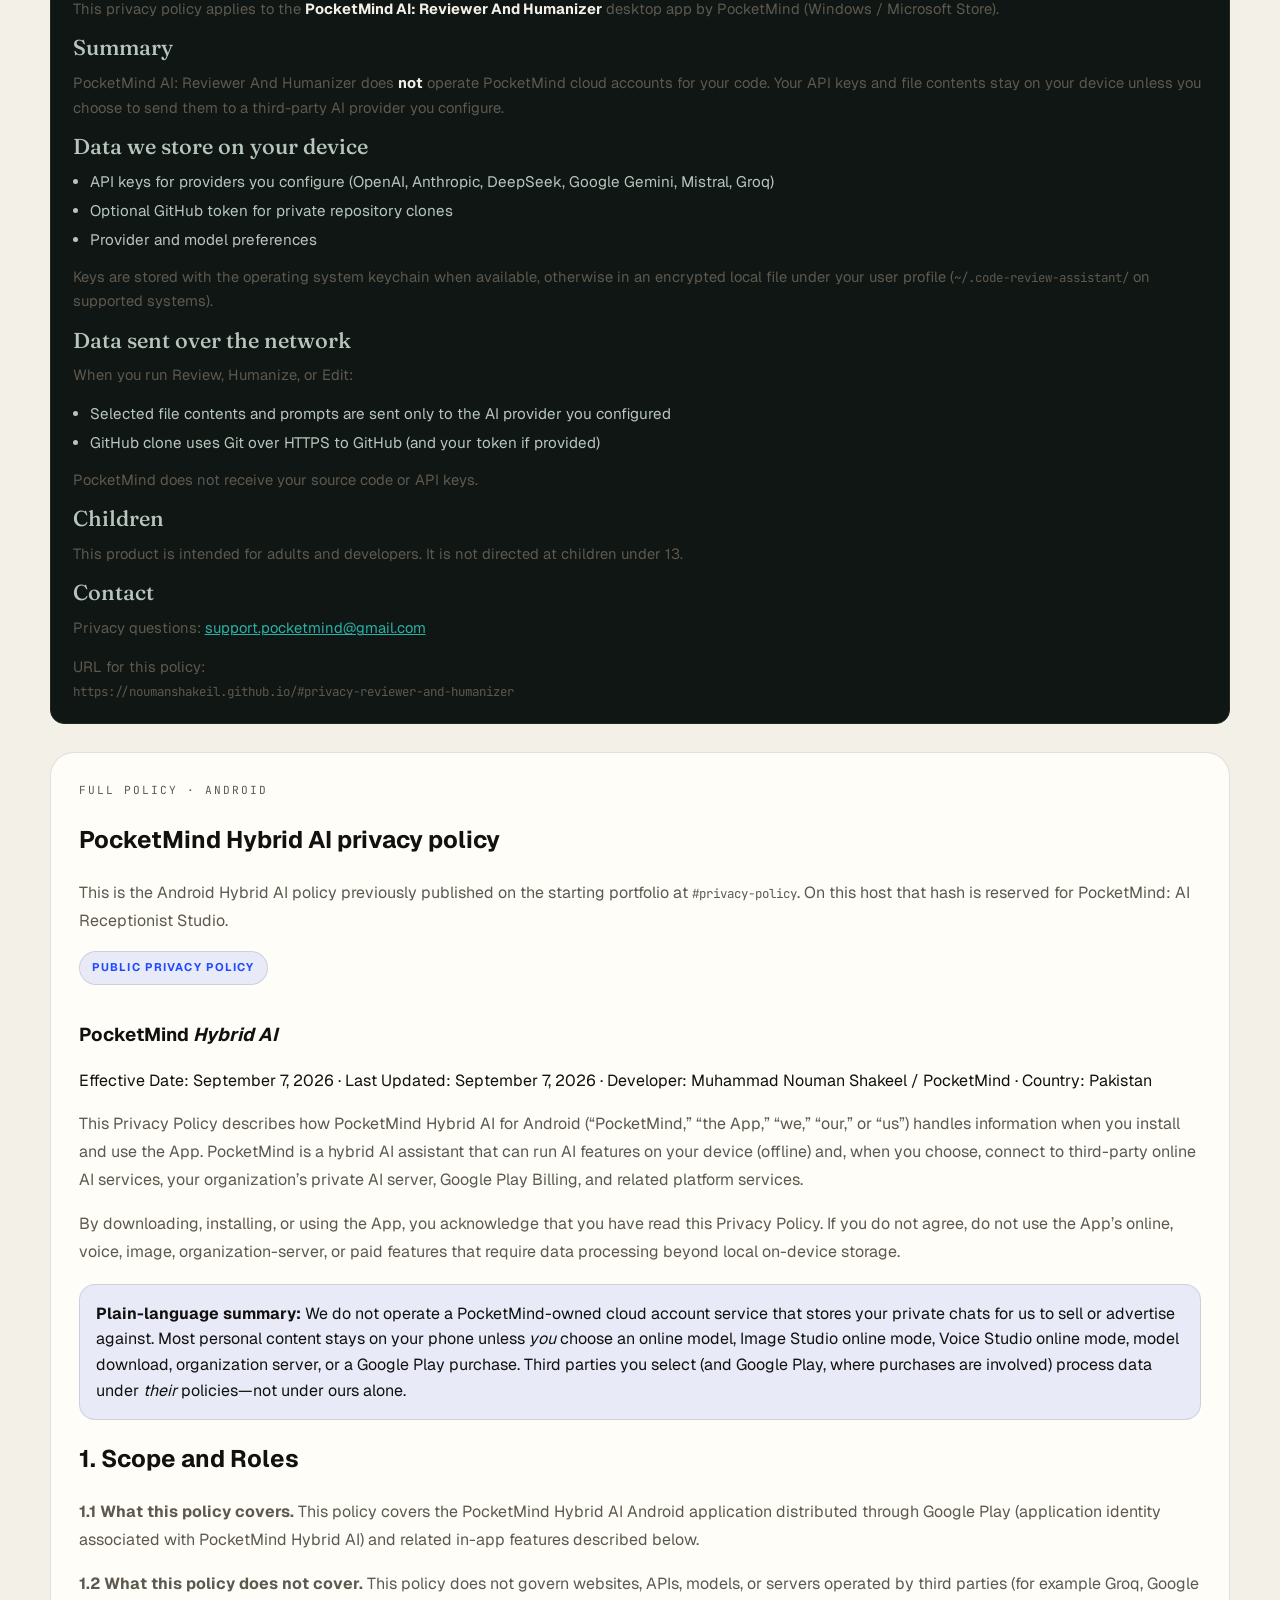
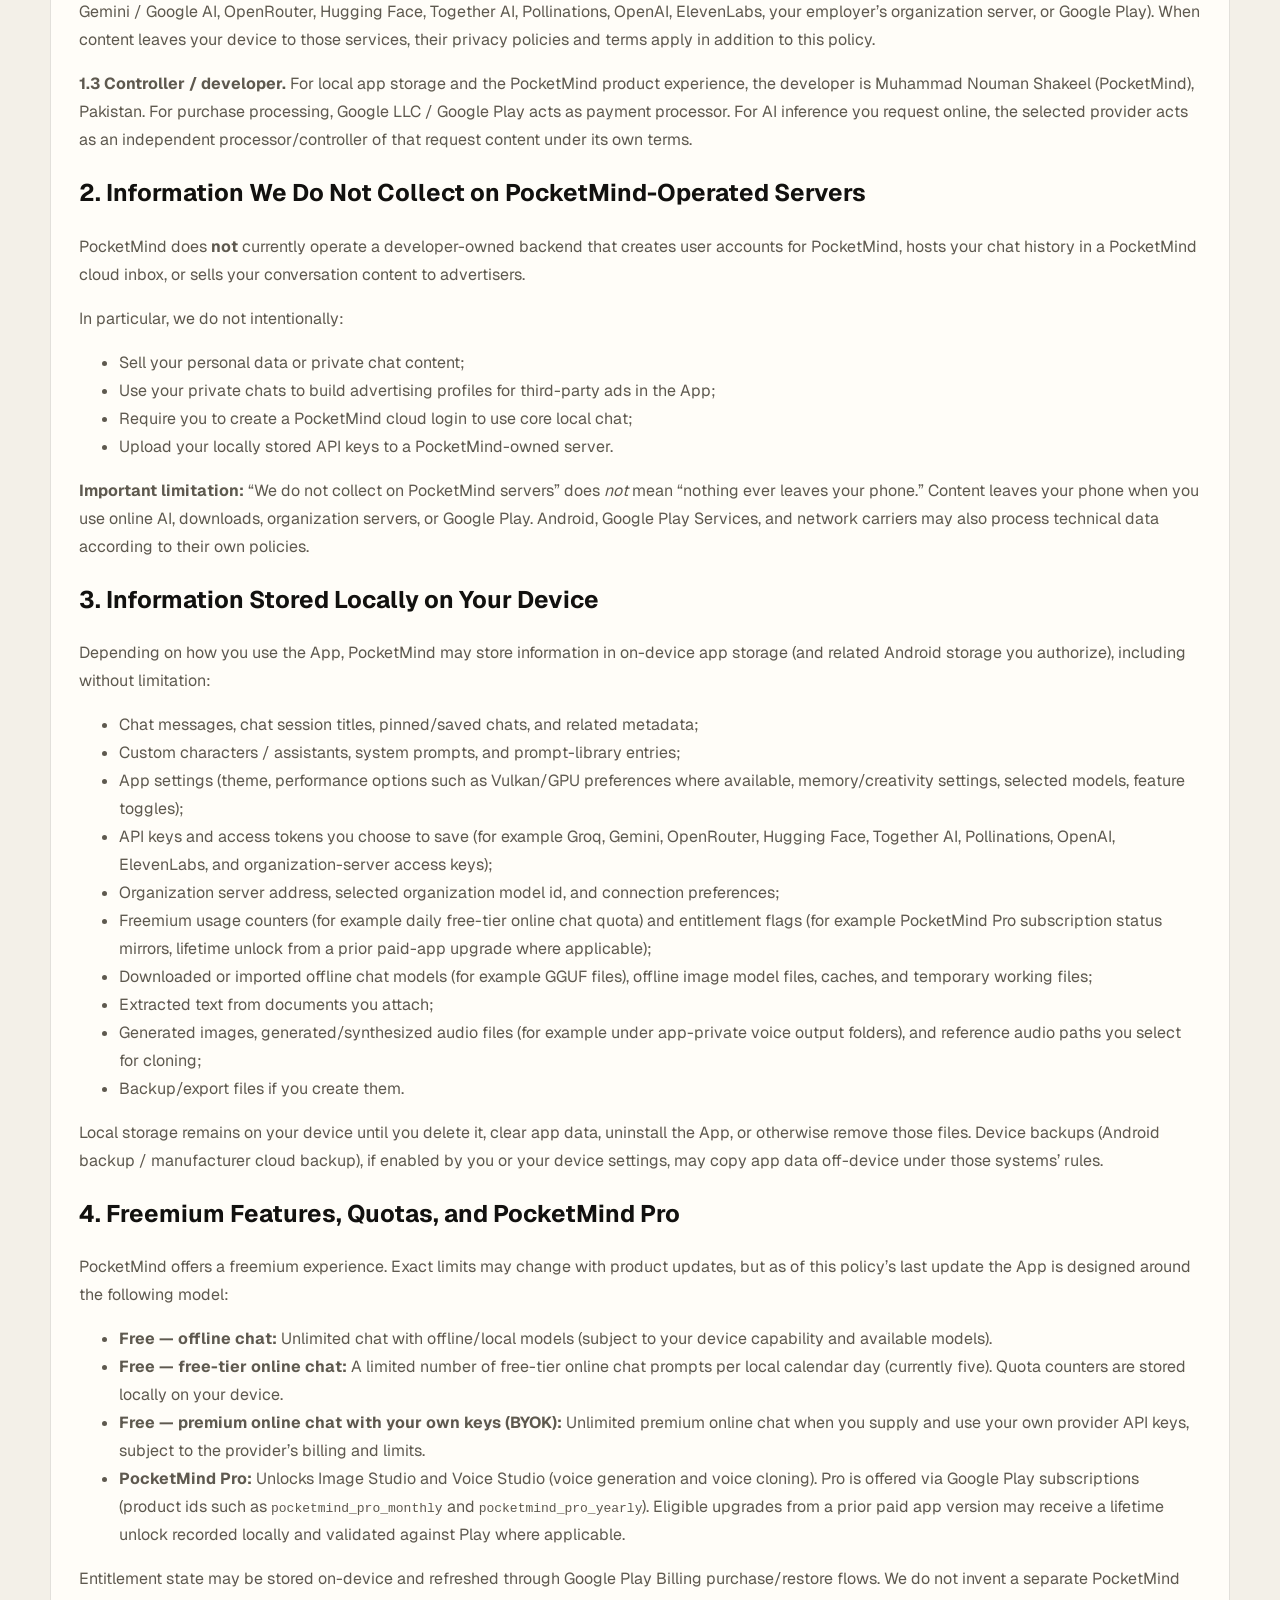
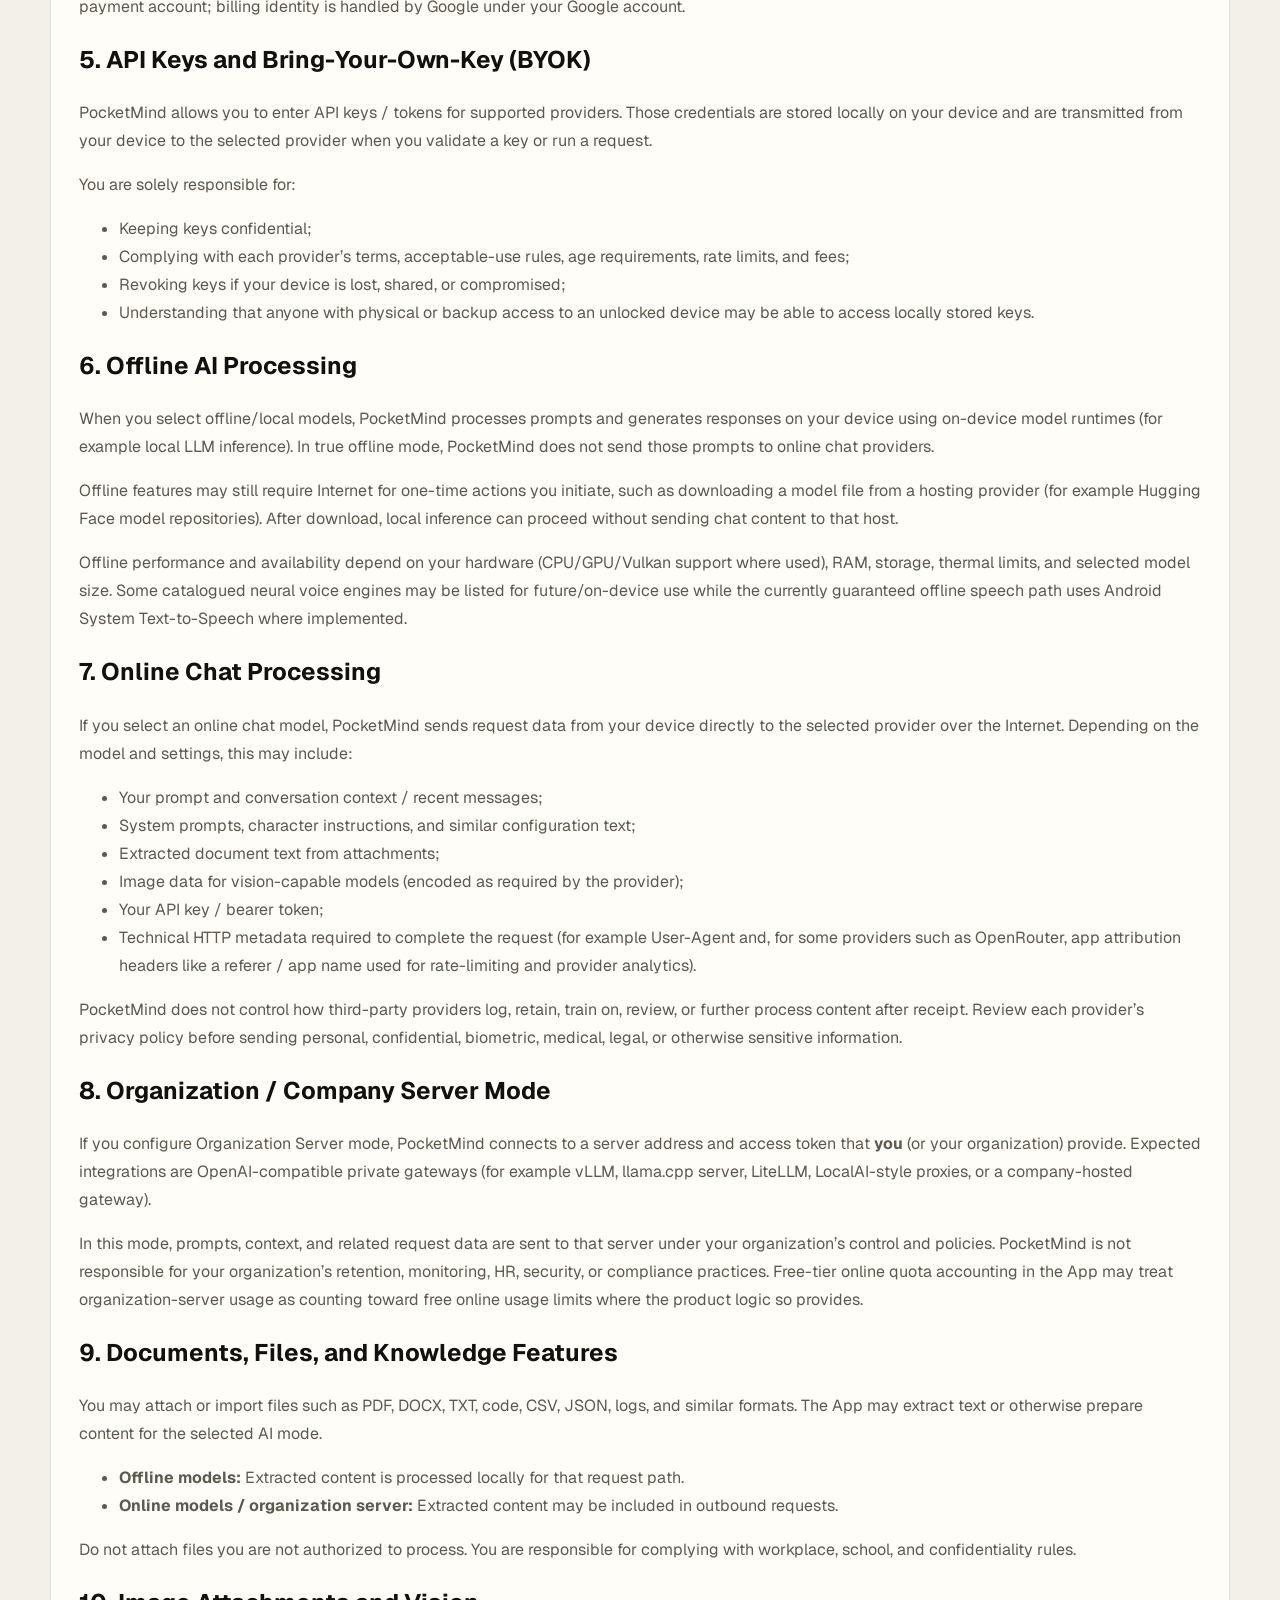
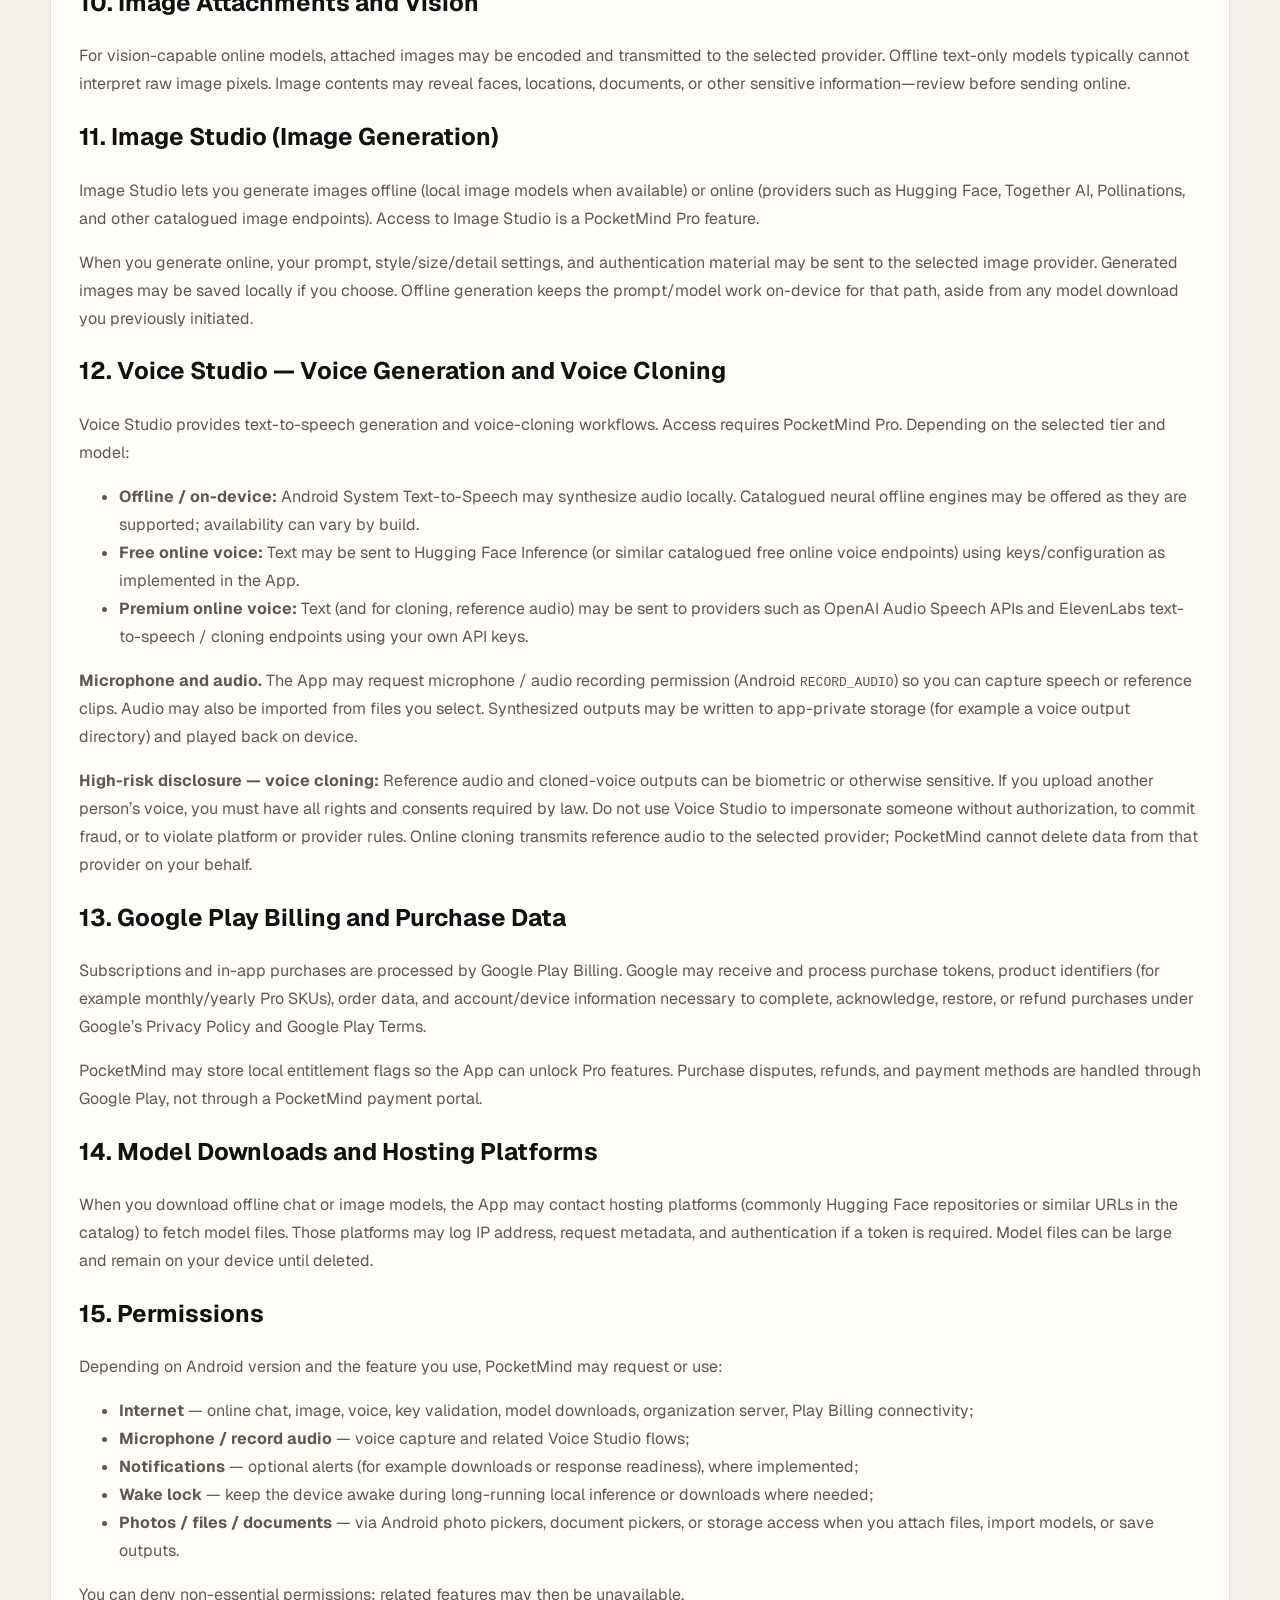
==== commit 0356400f: "Restyle portfolio around the provided portrait Replace the dark-cyan long-scroll with a Paper/Ink/Si" ====
--- a/index.html
+++ b/index.html
@@ -10,67 +10,84 @@
 </head>
 <body>
   <a class="skip-link" href="#home">Skip to content</a>
-  <canvas id="hero-canvas" aria-hidden="true"></canvas>
   <div class="page">
   <header>
   <nav class="nav" aria-label="Site">
     <a class="nav-logo" href="#home">MN<span>.</span>Shakeel</a>
     <ul class="nav-links" id="nav-links">
       <li><a href="#about">About</a></li>
-      <li><a href="#experience">Experience</a></li>
       <li><a href="#work">Work</a></li>
-      <li><a href="#pocketmind">PocketMind</a></li>
-      <li><a href="#projects">Projects</a></li>
       <li><a href="#privacy">Privacy</a></li>
-      <li><a href="#achievements">Honours</a></li>
-      <li><a href="#certificates">Certificates</a></li>
+      <li><a href="#contact">Contact</a></li>
+      <li class="nav-more">
+        <details>
+          <summary>More</summary>
+          <div class="nav-more-panel">
+            <a href="#experience">Experience</a>
+            <a href="#pocketmind">PocketMind</a>
+            <a href="#projects">Projects</a>
+            <a href="#achievements">Honours</a>
+            <a href="#certificates">Certificates</a>
+          </div>
+        </details>
+      </li>
     </ul>
     <button class="nav-toggle" id="nav-toggle" type="button" aria-label="Open menu" aria-expanded="false">☰</button>
-    <a class="nav-cta" href="https://wa.me/923405055603?text=Hi%20Nouman%2C%20I%20want%20to%20discuss%20an%20AI%20project." target="_blank" rel="noopener">Contact Me</a>
+    <a class="nav-cta" href="https://wa.me/923405055603?text=Hi%20Nouman%2C%20I%20want%20to%20discuss%20an%20AI%20project." target="_blank" rel="noopener">Contact</a>
   </nav>
   </header>
 
   <main>
   <section class="hero" id="home">
+    <canvas id="hero-canvas" aria-hidden="true"></canvas>
     <div class="hero-stage">
-      <p class="hero-tag">Founder PocketMind · Co-founder CodexBridge · AI Engineer @ Zindex</p>
-      <h1 class="hero-name">
-        <span class="line">Muhammad</span>
-        <span class="line serif">Nouman</span>
-        <span class="line">Shakeel</span>
-      </h1>
-      <p class="hero-title">Private AI products. Production systems. Real-world impact.</p>
-      <p class="hero-desc">I build AI that people can actually ship and trust — from <strong>PocketMind Hybrid AI</strong> (offline-first desktop &amp; mobile AI for Mac, Windows, Linux, and Android) to CodexBridge and production systems at Zindex. BS AI @ NUST, Islamabad. Topped <strong>ETEA ’25 CS</strong> (1st in KPK Computer Science).</p>
-      <div class="hero-actions">
-        <a class="btn btn-primary" href="#work">Explore the catalogue</a>
-        <a class="btn btn-ghost" href="#contact">Contact Me</a>
-      </div>
-      <div class="hero-stats">
-        <div><span class="stat-num">4</span><span class="stat-label">OS Platforms</span></div>
-        <div><span class="stat-num">24+</span><span class="stat-label">AI Projects</span></div>
-        <div><span class="stat-num">34</span><span class="stat-label">Trophies · Gold Medalist</span></div>
-        <div><span class="stat-num">NUST</span><span class="stat-label">BS AI · Islamabad</span></div>
-      </div>
-      <div class="hero-orb" aria-hidden="true">
-        <div>
-          <strong>1st</strong>
-          <span>ETEA ’25 CS<br>KPK Topper</span>
-        </div>
+      <div class="hero-copy">
+        <p class="hero-tag">Founder PocketMind · Co-founder CodexBridge · AI Engineer @ Zindex</p>
+        <h1 class="hero-name">
+          <span class="line">Muhammad</span>
+          <span class="line serif">Nouman</span>
+          <span class="line">Shakeel</span>
+        </h1>
+        <p class="hero-title">Private AI products. Production systems.</p>
+        <div class="hero-actions">
+          <a class="btn btn-primary" href="#work">View the catalogue</a>
+        </div>
+        <div class="hero-stats">
+          <div><span class="stat-num">4</span><span class="stat-label">Apps in stuff</span></div>
+          <div><span class="stat-num">1st</span><span class="stat-label">ETEA ’25 CS · KPK</span></div>
+          <div><span class="stat-num">NUST</span><span class="stat-label">BS AI · Islamabad</span></div>
+        </div>
+      </div>
+      <div class="hero-portrait">
+        <div class="hero-portrait-plate">
+          <img src="assets/img/portrait-nouman.png" alt="Muhammad Nouman Shakeel" width="800" height="800">
+        </div>
+        <span class="hero-chip hero-chip-a">1st · ETEA ’25 CS</span>
+        <span class="hero-chip hero-chip-b">BS AI · NUST</span>
+        <span class="hero-chip hero-chip-c">PocketMind</span>
       </div>
     </div>
   </section>
 
-  <section class="section section-alt" id="about">
+  <section class="section" id="about">
     <div class="section-inner" data-reveal>
-      <p class="section-tag">About Me</p>
-      <h2 class="section-title">The mind behind<br><em>PocketMind</em></h2>
+      <p class="section-tag">About</p>
+      <h2 class="section-title">The mind behind <em>PocketMind</em></h2>
       <div class="about-grid">
+        <figure class="about-portrait">
+          <img src="assets/img/portrait-nouman.png" alt="Muhammad Nouman Shakeel, founder of PocketMind" width="800" height="800">
+        </figure>
         <div class="about-text">
           <p>I'm <strong>Muhammad Nouman Shakeel</strong> — Founder of <strong>PocketMind</strong>, Co-founder of <strong>CodexBridge</strong>, AI Engineer at <strong>Zindex</strong>, and a BS Artificial Intelligence student at <strong>NUST, Islamabad</strong>.</p>
+          <p>I build AI systems that solve real problems — production-ready products people can actually use. <strong>PocketMind Hybrid AI</strong> is the flagship: private offline AI by default, online power when you need it.</p>
+          <div class="hero-actions">
+            <a class="btn btn-primary" href="#work">See the work</a>
+          </div>
+          <details class="layer" id="about-bio">
+            <summary>Read the full bio</summary>
           <p>I build AI systems that solve real problems — not concepts, not notebooks, but production-ready products people can actually use. <strong>PocketMind Hybrid AI</strong> is my flagship: private offline AI by default, online power when you need it — for Mac, Windows, Linux, and Android.</p>
           <p>At <strong>CodexBridge</strong>, I'm closing the gap between what a product does and what teams actually understand as they ship faster. At <strong>Zindex</strong>, I build production-style AI systems in parallel with founding work.</p>
           <p>Beyond products, I topped <strong>ETEA ’25 CS</strong> (1st in KPK Computer Science), topped Pakistan <strong>twice in English Language Proficiency Olympiads</strong>, represented the country internationally in Turkey, and was named <strong>Student of the Year</strong> at The Peace College.</p>
-        </div>
         <div>
           <div class="skill-group">
             <p class="skill-group-title">Products &amp; Focus</p>
@@ -108,11 +125,13 @@
             </div>
           </div>
         </div>
+          </details>
+        </div>
       </div>
     </div>
   </section>
 
-  <section class="section" id="experience">
+  <section class="section section-alt" id="experience">
     <div class="section-inner" data-reveal>
       <p class="section-tag">Career</p>
       <h2 class="section-title">Where I've <em>built</em></h2>
@@ -149,6 +168,8 @@
           </ul>
         </div>
       </div>
+      <details class="layer" id="experience-more">
+        <summary>Earlier roles and degree</summary>
       <div class="exp-item">
         <div class="exp-date">Mar 2026 — Jun 2026</div>
         <div class="exp-content">
@@ -190,61 +211,106 @@
           </ul>
         </div>
       </div>
+      </details>
     </div>
   </section>
 
-  <section class="section section-alt" id="work">
+  <section class="section" id="work">
     <div class="section-inner" data-reveal>
-      <p class="section-tag" id="catalogue">Work / Catalogue</p>
+      <p class="section-tag" id="catalogue">Work</p>
       <h2 class="section-title">Apps <em>catalogue</em></h2>
-      <p class="hero-desc">Four apps from the private <code>noumanshakeil/stuff</code> catalogue. Hybrid AI is one desktop product here; the Android listing is the Offline AI Labs package — not four companion apps.</p>
+      <p class="hero-desc">Four apps from the private <code>noumanshakeil/stuff</code> catalogue. Hybrid AI is one desktop product; Offline AI Labs is the Android workspace — not four companion apps.</p>
       <div class="catalogue-grid">
         <article class="card app-card">
-  <img src="assets/catalogue/hybrid-ai.jpg" alt="PocketMind Hybrid AI private chat" width="960" height="640" loading="lazy">
+  <div class="app-visual">
+    <img class="app-hero-shot" src="assets/catalogue/hybrid-ai.jpg" alt="PocketMind Hybrid AI private chat" width="960" height="640" loading="lazy">
+    <div class="app-film">
+      <img src="assets/catalogue/hybrid/image-studio.jpg" alt="PocketMind Image Studio" width="640" height="360" loading="lazy">
+      <img src="assets/catalogue/hybrid/pocketcode.jpg" alt="PocketCode agent workspace" width="640" height="360" loading="lazy">
+      <img src="assets/catalogue/hybrid/models.jpg" alt="Hybrid models and runtimes" width="640" height="360" loading="lazy">
+    </div>
+  </div>
   <div class="card-body">
   <p class="card-kicker">PocketMind AI · Desktop</p>
   <h3>PocketMind Hybrid AI</h3>
-  <p>Offline-first hybrid desktop AI workspace for Windows (primary ship target), macOS, and Linux. Built with Tauri 1, Rust, and React. Run local GGUF chat, index any folder for grounded Knowledge Chat (RAG), use PocketCode (agent + MCP), run Fortinet SOC Copilot workflows, manage llama.cpp runtimes (CPU / CUDA / Vulkan / Metal), and optionally connect online providers or an enterprise OpenAI-compatible server.</p>
+  <p>Offline-first hybrid desktop AI for Windows (primary ship target), macOS, and Linux. Tauri 1, Rust, and React.</p>
   <div class="card-meta">
     <span class="pill">v1.0.0 · Windows · macOS · Linux</span>
     <span><a class="card-link" href="#pocketmind">Open product →</a></span>
   </div>
+  <details class="layer" id="spec-hybrid">
+    <summary>Open spec</summary>
+    <p>Run local GGUF chat, index any folder for grounded Knowledge Chat (RAG), use PocketCode (agent + MCP), run Fortinet SOC Copilot workflows, manage llama.cpp runtimes (CPU / CUDA / Vulkan / Metal), and optionally connect online providers or an enterprise OpenAI-compatible server.</p>
+  </details>
   </div>
 </article>
 <article class="card app-card">
-  <img src="assets/catalogue/receptionist-studio.jpg" alt="PocketMind: AI Receptionist Studio board" width="960" height="540" loading="lazy">
+  <div class="app-visual">
+    <img class="app-hero-shot" src="assets/catalogue/receptionist-studio.jpg" alt="PocketMind: AI Receptionist Studio board" width="960" height="540" loading="lazy">
+    <div class="app-film">
+      <img src="assets/catalogue/receptionist/test-console.jpg" alt="Receptionist Studio test console" width="640" height="360" loading="lazy">
+      <img src="assets/catalogue/receptionist/bookings.jpg" alt="Receptionist Studio bookings" width="640" height="360" loading="lazy">
+      <img src="assets/catalogue/receptionist/widget.jpg" alt="Receptionist Studio website widget" width="640" height="360" loading="lazy">
+    </div>
+  </div>
   <div class="card-body">
   <p class="card-kicker">PocketMind · Windows studio</p>
   <h3>PocketMind: AI Receptionist Studio</h3>
-  <p>Agency studio for designing, testing, and deploying custom AI receptionists for client businesses. The Windows app is a thin Electron shell around the same dashboard the API serves. Phone (Retell) is a channel on an existing agent, not a second product. This software uses AI.</p>
+  <p>Agency studio for designing, testing, and deploying custom AI receptionists for client businesses. This software uses AI.</p>
   <div class="card-meta">
     <span class="pill">Publisher: PocketMind</span>
-    <span><a class="card-link" href="https://github.com/noumanshakeil/ai-receptionist-platform" target="_blank" rel="noopener">GitHub →</a><a class="card-link" href="#privacy-policy">Privacy policy →</a></span>
-  </div>
+    <span><a class="card-link" href="https://github.com/noumanshakeil/ai-receptionist-platform" target="_blank" rel="noopener">GitHub →</a> <a class="card-link" href="#privacy-policy">Privacy policy →</a></span>
+  </div>
+  <details class="layer" id="spec-studio">
+    <summary>Open spec</summary>
+    <p>The Windows app is a thin Electron shell around the same dashboard the API serves. Phone (Retell) is a channel on an existing agent, not a second product. Multi-client workspaces, business profiles, guided agent builder, in-app test console, embeddable widget, appointment book, and human escalation.</p>
+  </details>
   </div>
 </article>
 <article class="card app-card">
-  <img src="assets/catalogue/reviewer-humanizer.jpg" alt="PocketMind AI Reviewer And Humanizer review screen" width="960" height="540" loading="lazy">
+  <div class="app-visual">
+    <img class="app-hero-shot" src="assets/catalogue/reviewer-humanizer.jpg" alt="PocketMind AI Reviewer And Humanizer review screen" width="960" height="540" loading="lazy">
+    <div class="app-film">
+      <img src="assets/catalogue/reviewer/humanize.jpg" alt="Reviewer And Humanizer humanize mode" width="640" height="360" loading="lazy">
+      <img src="assets/catalogue/reviewer/models-keys.jpg" alt="Models and API keys dialog" width="640" height="360" loading="lazy">
+      <img src="assets/catalogue/reviewer-humanizer.jpg" alt="Reviewer And Humanizer review screen" width="640" height="360" loading="lazy">
+    </div>
+  </div>
   <div class="card-body">
   <p class="card-kicker">PocketMind · Desktop</p>
   <h3>PocketMind AI: Reviewer And Humanizer</h3>
-  <p>Desktop app for ingesting text and code, selecting up to five files, and running independent AI review or humanize jobs on each. Built with Electron + React + TypeScript + Vite. Packages to Windows NSIS .exe, portable .exe, and MSIX/AppX. Secrets use the OS keychain with an AES-GCM encrypted file fallback.</p>
+  <p>Ingest text and code, select up to five files, and run independent AI review or humanize jobs on each.</p>
   <div class="card-meta">
     <span class="pill">Windows</span>
-    <span><a class="card-link" href="https://github.com/noumanshakeil/code-review-assistant" target="_blank" rel="noopener">GitHub →</a><a class="card-link" href="#privacy-reviewer-and-humanizer">Privacy policy →</a></span>
-  </div>
+    <span><a class="card-link" href="https://github.com/noumanshakeil/code-review-assistant" target="_blank" rel="noopener">GitHub →</a> <a class="card-link" href="#privacy-reviewer-and-humanizer">Privacy policy →</a></span>
+  </div>
+  <details class="layer" id="spec-reviewer">
+    <summary>Open spec</summary>
+    <p>Built with Electron + React + TypeScript + Vite. Packages to Windows NSIS .exe, portable .exe, and MSIX/AppX. Secrets use the OS keychain with an AES-GCM encrypted file fallback. Paste snippets, open a folder, or clone a GitHub repo. File changes always require confirmation.</p>
+  </details>
   </div>
 </article>
 <article class="card app-card">
-  <img src="assets/catalogue/offline-ai-labs.jpg" alt="PocketMind Offline AI Labs" width="640" height="960" loading="lazy">
+  <div class="app-visual">
+    <img class="app-hero-shot" src="assets/catalogue/offline-ai-labs.jpg" alt="PocketMind Offline AI Labs" width="640" height="960" loading="lazy">
+    <div class="app-film">
+      <img src="assets/catalogue/labs/04.jpg" alt="Offline AI Labs screen" width="640" height="360" loading="lazy">
+      <img src="assets/catalogue/labs/07.jpg" alt="Offline AI Labs workspace" width="640" height="360" loading="lazy">
+      <img src="assets/catalogue/labs/feature.jpg" alt="Offline AI Labs feature graphic" width="1024" height="500" loading="lazy">
+    </div>
+  </div>
   <div class="card-body">
   <p class="card-kicker">PocketMind Offline AI Labs · Android</p>
   <h3>PocketMind Offline AI Labs</h3>
-  <p>One Android workspace (Play listing name in stuff: PocketMind Hybrid AI; application id <code>com.pocketmind.hybridai</code>). Offline chat, online chat, photo and document understanding, Image Studio, voice generation and cloning, plus characters, prompts, backups, storage, and organization-server mode — not separate store apps. Store-style summary: PocketMind brings offline AI, online vision models, document analysis, custom characters, prompt templates, backups, storage management, image generation, and voice generation &amp; cloning into one polished mobile workspace.</p>
+  <p>One Android workspace. Play listing name in stuff: PocketMind Hybrid AI (<code>com.pocketmind.hybridai</code>).</p>
   <div class="card-meta">
     <span class="pill">Android 28+ · arm64-v8a</span>
     <span class="pill">Public repo: not listed in stuff</span>
   </div>
+  <details class="layer" id="spec-labs">
+    <summary>Open spec</summary>
+    <p>Offline chat, online chat, photo and document understanding, Image Studio, voice generation and cloning, plus characters, prompts, backups, storage, and organization-server mode — not separate store apps. Store-style summary: PocketMind brings offline AI, online vision models, document analysis, custom characters, prompt templates, backups, storage management, image generation, and voice generation &amp; cloning into one polished mobile workspace.</p>
+  </details>
   </div>
 </article>
       </div>
@@ -259,14 +325,10 @@
         <div class="pm-panel">
           <div class="pm-kicker">Private Offline AI · Online When Needed</div>
           <h3 class="pm-title">Your AI. Your choice.<br><em>Run locally. Connect globally.</em></h3>
-          <p class="pm-desc">Private <strong>Offline</strong> AI. <strong>Online</strong> power when you need it.</p>
-          <p class="pm-desc">Your data stays yours. Offline by default. Online when it matters.</p>
-          <p class="pm-desc">Chat, files, images, voice, custom AI, and Knowledge Chat — one app for Mac, Windows, and Linux, with Android support for portable private AI.</p>
-          <p class="pm-desc">PocketMind Hybrid AI is a desktop-first AI workspace (Mac · Windows · Linux) with a polished Android companion. Run models locally with llama.cpp, attach documents, index folders with Knowledge Chat (RAG), analyze images, talk with voice, use GPU acceleration (Metal / CUDA / Vulkan), and connect online models only when you choose. Built for founders, analysts, and teams who need real capability without giving up control of their data.</p>
+          <p class="pm-desc">Private offline AI. Online power when you need it — for Mac, Windows, and Linux, with an Android companion.</p>
           <p class="pm-kicker">Available for macOS · Windows · Linux · Android</p>
           <div class="pm-actions">
-            <a class="btn btn-primary" href="#privacy">View Privacy Details</a>
-            <a class="btn btn-ghost" href="#contact">Discuss the App</a>
+            <a class="btn btn-primary" href="#privacy">View privacy details</a>
           </div>
         </div>
         <div class="pm-panel">
@@ -286,6 +348,9 @@
       <div class="pm-pills">
         <span>Offline AI</span><span>Online Models</span><span>GPU Support</span><span>Files &amp; Docs</span><span>Knowledge Chat / RAG</span><span>Images</span><span>Voice</span><span>Privacy Focused</span><span>Mac · Windows · Linux</span>
       </div>
+      <details class="layer" id="pocketmind-spec">
+        <summary>Open the full spec</summary>
+      <p class="pm-desc">PocketMind Hybrid AI is a desktop-first AI workspace (Mac · Windows · Linux) with a polished Android companion. Run models locally with llama.cpp, attach documents, index folders with Knowledge Chat (RAG), analyze images, talk with voice, use GPU acceleration (Metal / CUDA / Vulkan), and connect online models only when you choose.</p>
       <div class="pm-feature-grid">
         <div class="pm-feature"><h3>Offline / Local AI</h3><p>Run models on your machine with llama.cpp. Prompts stay local when you choose offline mode — built for compliance, IP protection, and sensitive work.</p></div>
 <div class="pm-feature"><h3>Online Models</h3><p>Connect Gemini, Groq, Hugging Face, Together AI, and more when you need cloud speed or vision — only when you opt in.</p></div>
@@ -304,6 +369,7 @@
         <h3>Desktop workspace + Android companion</h3>
         <p class="pm-desc" style="margin-bottom:0">The desktop app is the full PocketMind Hybrid AI workspace for Mac, Windows, and Linux — sidebar navigation for Chat History, Knowledge Chat, Models, Files, Image Studio, and Voice, with action tiles for day-to-day work including Fortinet SOC Copilot. Android brings the same hybrid privacy model to a portable form factor. One product family: private local intelligence, online power on demand.</p>
       </div>
+      </details>
     </div>
   </section>
 
@@ -392,6 +458,10 @@
     </div>
   </div>
 </article>
+      </div>
+      <details class="layer" id="projects-all">
+        <summary>Open the remaining 18 academic projects</summary>
+      <div class="projects-grid">
 <article class="card project-card" data-tags="cv">
   <img src="assets/screenshots/project-7.jpg" alt="Cartoonify Image" width="640" height="360" loading="lazy">
   <div class="card-body">
@@ -609,6 +679,7 @@
   </div>
 </article>
       </div>
+      </details>
     </div>
   </section>
 
@@ -974,6 +1045,8 @@
       <p class="section-tag">Credentials</p>
       <h2 class="section-title">Certificates &amp; <em>Credentials</em></h2>
       <p class="cert-count">39 Certificates &amp; Credentials</p>
+      <details class="layer" id="certificates-all">
+        <summary>Open the certificate index</summary>
       <div class="filters" id="cert-filters" role="group" aria-label="Filter certificates">
         <button class="filter-btn is-active" type="button" data-filter="all" aria-pressed="true">All</button>
         <button class="filter-btn" type="button" data-filter="ai" aria-pressed="false">AI &amp; ML</button>
@@ -1556,10 +1629,11 @@
   </div>
 </article>
       </div>
+      </details>
     </div>
   </section>
 
-  <section class="section section-alt" id="contact">
+  <section class="section" id="contact">
     <div class="section-inner" data-reveal>
       <p class="section-tag">Get In Touch</p>
       <h2 class="section-title">Let's build something <em>great</em></h2>
--- a/css/site.css
+++ b/css/site.css
@@ -1,43 +1,71 @@
 @font-face {
-  font-family: "Syne";
-  src: url("../fonts/syne-400.woff2") format("woff2");
+  font-family: "Fraunces";
+  src: url("../fonts/fraunces-400.woff2") format("woff2");
   font-weight: 400;
   font-style: normal;
   font-display: swap;
 }
 @font-face {
-  font-family: "Syne";
-  src: url("../fonts/syne-600.woff2") format("woff2");
+  font-family: "Fraunces";
+  src: url("../fonts/fraunces-400-italic.woff2") format("woff2");
+  font-weight: 400;
+  font-style: italic;
+  font-display: swap;
+}
+@font-face {
+  font-family: "Fraunces";
+  src: url("../fonts/fraunces-500.woff2") format("woff2");
+  font-weight: 500;
+  font-style: normal;
+  font-display: swap;
+}
+@font-face {
+  font-family: "Fraunces";
+  src: url("../fonts/fraunces-600.woff2") format("woff2");
   font-weight: 600;
   font-style: normal;
   font-display: swap;
 }
 @font-face {
-  font-family: "Syne";
-  src: url("../fonts/syne-700.woff2") format("woff2");
+  font-family: "Fraunces";
+  src: url("../fonts/fraunces-600-italic.woff2") format("woff2");
+  font-weight: 600;
+  font-style: italic;
+  font-display: swap;
+}
+@font-face {
+  font-family: "Fraunces";
+  src: url("../fonts/fraunces-700.woff2") format("woff2");
   font-weight: 700;
   font-style: normal;
   font-display: swap;
 }
 @font-face {
-  font-family: "Syne";
-  src: url("../fonts/syne-800.woff2") format("woff2");
-  font-weight: 800;
-  font-style: normal;
-  font-display: swap;
-}
-@font-face {
-  font-family: "Instrument Serif";
-  src: url("../fonts/instrument-serif-400.woff2") format("woff2");
+  font-family: "Geist";
+  src: url("../fonts/geist-400.woff2") format("woff2");
   font-weight: 400;
   font-style: normal;
   font-display: swap;
 }
 @font-face {
-  font-family: "Instrument Serif";
-  src: url("../fonts/instrument-serif-400-italic.woff2") format("woff2");
-  font-weight: 400;
-  font-style: italic;
+  font-family: "Geist";
+  src: url("../fonts/geist-500.woff2") format("woff2");
+  font-weight: 500;
+  font-style: normal;
+  font-display: swap;
+}
+@font-face {
+  font-family: "Geist";
+  src: url("../fonts/geist-600.woff2") format("woff2");
+  font-weight: 600;
+  font-style: normal;
+  font-display: swap;
+}
+@font-face {
+  font-family: "Geist";
+  src: url("../fonts/geist-700.woff2") format("woff2");
+  font-weight: 700;
+  font-style: normal;
   font-display: swap;
 }
 @font-face {
@@ -56,28 +84,38 @@
 }
 
 :root {
-  --bg: #05070c;
-  --bg2: #080c16;
-  --surface: rgba(255, 255, 255, 0.035);
-  --border: rgba(255, 255, 255, 0.08);
-  --border-bright: rgba(99, 179, 255, 0.32);
-  --cyan: #63b3ff;
-  --cyan-dim: rgba(99, 179, 255, 0.14);
-  --gold: #f5c842;
-  --gold-dim: rgba(245, 200, 66, 0.12);
-  --text: #e8edf5;
-  --text-muted: rgba(232, 237, 245, 0.58);
-  --text-dim: rgba(232, 237, 245, 0.28);
-  --font-head: "Syne", system-ui, sans-serif;
-  --font-serif: "Instrument Serif", Georgia, serif;
+  --paper: #f3f0e8;
+  --paper-2: #e8e3d6;
+  --ink: #12110f;
+  --ink-soft: #5e594f;
+  --signal: #1f4bff;
+  --signal-ink: #0b1a73;
+  --flare: #e4572e;
+  --flare-dim: rgba(228, 87, 46, 0.12);
+  --stage: #0b0b0a;
+  --stage-2: #161513;
+  --line: rgba(18, 17, 15, 0.12);
+  --line-bright: rgba(31, 75, 255, 0.28);
+  --surface: #fffdf8;
+  --text: var(--ink);
+  --text-muted: var(--ink-soft);
+  --text-dim: #8a8478;
+  --font-head: "Fraunces", Georgia, serif;
+  --font-sans: "Geist", system-ui, sans-serif;
+  --font-serif: "Fraunces", Georgia, serif;
   --font-mono: "JetBrains Mono", ui-monospace, monospace;
-  --radius: 18px;
-  --nav-h: 72px;
-  --paper: #f3efe6;
-  --ink: #1c1915;
-  --ink-soft: #5c564c;
+  --radius: 22px;
+  --nav-h: 76px;
+  --cyan: var(--signal);
+  --gold: var(--flare);
   --clay: #9a4318;
   --teal: #2bb0a6;
+  --bg: var(--paper);
+  --bg2: var(--paper-2);
+  --border: var(--line);
+  --border-bright: var(--line-bright);
+  --cyan-dim: rgba(31, 75, 255, 0.1);
+  --gold-dim: var(--flare-dim);
 }
 
 *,
@@ -86,15 +124,15 @@
 html { scroll-behavior: auto; }
 html, body { margin: 0; padding: 0; }
 body {
-  background: var(--bg);
-  color: var(--text);
-  font-family: var(--font-head);
+  background: var(--paper);
+  color: var(--ink);
+  font-family: var(--font-sans);
   line-height: 1.6;
   overflow-x: hidden;
   min-height: 100vh;
 }
 img { max-width: 100%; display: block; }
-a { color: var(--cyan); }
+a { color: var(--signal); }
 button, input, textarea { font: inherit; }
 
 .skip-link {
@@ -102,8 +140,8 @@
   left: 12px;
   top: -48px;
   z-index: 4000;
-  background: var(--cyan);
-  color: #041018;
+  background: var(--signal);
+  color: #fff;
   padding: 10px 14px;
   border-radius: 8px;
   font-weight: 700;
@@ -112,7 +150,7 @@
 .skip-link:focus { top: 12px; }
 
 #hero-canvas {
-  position: fixed;
+  position: absolute;
   inset: 0;
   z-index: 0;
   pointer-events: none;
@@ -121,101 +159,142 @@
 
 .nav {
   position: fixed;
-  top: 0; left: 0; right: 0;
+  top: 14px;
+  left: 50%;
+  translate: -50% 0;
   z-index: 200;
   display: flex;
   align-items: center;
   justify-content: space-between;
-  gap: 16px;
-  min-height: var(--nav-h);
-  padding: 10px clamp(16px, 3vw, 40px);
-  background: rgba(5, 7, 12, 0.78);
-  border-bottom: 1px solid var(--border);
-  backdrop-filter: blur(18px);
+  gap: 12px;
+  width: min(1180px, calc(100% - 24px));
+  min-height: 58px;
+  padding: 8px 10px 8px 18px;
+  background: rgba(243, 240, 232, 0.92);
+  border: 1px solid var(--line);
+  border-radius: 999px;
+  box-shadow: 0 10px 40px rgba(18, 17, 15, 0.08);
+  backdrop-filter: blur(16px);
 }
 .nav-logo {
-  color: var(--text);
+  color: var(--ink);
   text-decoration: none;
-  font-weight: 800;
+  font-family: var(--font-head);
+  font-weight: 600;
+  font-size: 1.05rem;
   letter-spacing: -0.03em;
   white-space: nowrap;
 }
-.nav-logo span { color: var(--cyan); }
+.nav-logo span { color: var(--signal); }
 .nav-links {
   display: flex;
   align-items: center;
   justify-content: center;
-  gap: 4px;
+  gap: 2px;
   list-style: none;
   margin: 0;
   padding: 0;
   flex: 1;
-  flex-wrap: wrap;
 }
 .nav-links a {
-  color: var(--text-muted);
+  color: var(--ink-soft);
   text-decoration: none;
-  font-size: 0.72rem;
-  font-weight: 700;
-  letter-spacing: 0.07em;
-  text-transform: uppercase;
-  padding: 8px 10px;
-  border-radius: 8px;
+  font-size: 0.82rem;
+  font-weight: 600;
+  letter-spacing: 0.01em;
+  padding: 8px 12px;
+  border-radius: 999px;
 }
 .nav-links a:hover,
-.nav-links a:focus-visible { color: var(--cyan); background: var(--cyan-dim); }
+.nav-links a:focus-visible { color: var(--ink); background: rgba(18, 17, 15, 0.06); }
+.nav-more {
+  position: relative;
+  list-style: none;
+}
+.nav-more summary {
+  list-style: none;
+  cursor: pointer;
+  color: var(--ink-soft);
+  font-size: 0.82rem;
+  font-weight: 600;
+  padding: 8px 12px;
+  border-radius: 999px;
+}
+.nav-more summary::-webkit-details-marker { display: none; }
+.nav-more details[open] > summary,
+.nav-more summary:hover { color: var(--ink); background: rgba(18, 17, 15, 0.06); }
+.nav-more-panel {
+  position: absolute;
+  top: calc(100% + 10px);
+  right: 0;
+  min-width: 200px;
+  padding: 8px;
+  background: var(--surface);
+  border: 1px solid var(--line);
+  border-radius: 16px;
+  box-shadow: 0 16px 40px rgba(18, 17, 15, 0.12);
+  display: flex;
+  flex-direction: column;
+}
+.nav-more-panel a {
+  display: block;
+  padding: 8px 12px;
+  border-radius: 10px;
+}
 .nav-cta {
-  background: var(--cyan);
-  color: #041018;
+  background: var(--ink);
+  color: var(--paper);
   text-decoration: none;
   padding: 10px 16px;
   border-radius: 999px;
-  font-size: 0.74rem;
-  font-weight: 800;
-  letter-spacing: 0.06em;
+  font-size: 0.78rem;
+  font-weight: 700;
+  letter-spacing: 0.04em;
   text-transform: uppercase;
   white-space: nowrap;
 }
 .nav-cta:hover,
-.nav-cta:focus-visible { background: #fff; }
+.nav-cta:focus-visible { background: var(--signal); }
 .nav-toggle {
   display: none;
   width: 42px;
   height: 42px;
-  border-radius: 12px;
-  border: 1px solid var(--border-bright);
-  background: var(--cyan-dim);
-  color: var(--cyan);
+  border-radius: 999px;
+  border: 1px solid var(--line);
+  background: transparent;
+  color: var(--ink);
   cursor: pointer;
 }
 
-.section { position: relative; }
+.section,
+.hero { scroll-margin-top: 88px; }
+.section { position: relative; background: var(--paper); }
 .section-inner {
-  width: min(1220px, calc(100% - 2rem));
+  width: min(1180px, calc(100% - 2rem));
   margin: 0 auto;
   padding: 96px 0;
 }
-.section-alt { background: var(--bg2); }
+.section-alt { background: var(--paper-2); }
 .section-tag {
   font-family: var(--font-mono);
-  font-size: 0.72rem;
-  color: var(--cyan);
+  font-size: 0.7rem;
+  color: var(--signal);
   letter-spacing: 0.18em;
   text-transform: uppercase;
   margin: 0 0 14px;
 }
 .section-title {
-  font-size: clamp(2.1rem, 5vw, 3.7rem);
-  font-weight: 800;
-  letter-spacing: -0.035em;
+  font-family: var(--font-head);
+  font-size: clamp(2.2rem, 5vw, 4rem);
+  font-weight: 500;
+  letter-spacing: -0.04em;
   line-height: 1.05;
-  margin: 0 0 48px;
+  margin: 0 0 40px;
 }
 .section-title em {
-  font-family: var(--font-serif);
   font-style: italic;
   font-weight: 400;
-  color: var(--cyan);
+  color: var(--signal);
 }
 
 .btn {
@@ -225,55 +304,90 @@
   gap: 8px;
   text-decoration: none;
   border-radius: 999px;
-  padding: 13px 24px;
-  font-weight: 700;
+  padding: 13px 22px;
+  font-weight: 650;
   font-size: 0.9rem;
   border: 1px solid transparent;
   cursor: pointer;
 }
-.btn-primary { background: var(--cyan); color: #041018; }
+.btn-primary { background: var(--signal); color: #fff; }
 .btn-primary:hover,
-.btn-primary:focus-visible { background: #fff; }
+.btn-primary:focus-visible { background: var(--ink); }
 .btn-ghost {
   background: transparent;
-  color: var(--cyan);
-  border-color: var(--border-bright);
+  color: var(--ink);
+  border-color: var(--line);
 }
 .btn-ghost:hover,
-.btn-ghost:focus-visible { background: var(--cyan-dim); }
+.btn-ghost:focus-visible { border-color: var(--ink); }
+
+.layer {
+  margin-top: 28px;
+  border-top: 1px solid var(--line);
+  padding-top: 18px;
+}
+.layer > summary {
+  cursor: pointer;
+  font-weight: 650;
+  color: var(--ink);
+  list-style: none;
+  display: inline-flex;
+  align-items: center;
+  gap: 8px;
+  padding: 10px 0;
+}
+.layer > summary::-webkit-details-marker { display: none; }
+.layer > summary::after {
+  content: "→";
+  color: var(--signal);
+  transition: transform 0.2s ease;
+}
+.layer[open] > summary::after { transform: rotate(90deg); }
 
 /* HERO */
 .hero {
+  position: relative;
   min-height: 100vh;
   display: flex;
   flex-direction: column;
   justify-content: center;
-  padding: calc(var(--nav-h) + 36px) clamp(16px, 4vw, 56px) 72px;
-  perspective: 1200px;
+  padding: calc(var(--nav-h) + 28px) clamp(16px, 4vw, 56px) 72px;
+  background: var(--stage);
+  color: var(--paper);
+  overflow: hidden;
+  perspective: 1400px;
 }
 .hero-stage {
-  width: min(1320px, 100%);
+  width: min(1280px, 100%);
   margin: 0 auto;
   position: relative;
+  z-index: 1;
+  display: grid;
+  grid-template-columns: minmax(0, 1.05fr) minmax(280px, 0.9fr);
+  gap: clamp(32px, 6vw, 80px);
+  align-items: center;
   transform-style: preserve-3d;
 }
+.hero-copy { position: relative; z-index: 2; }
 .hero-tag {
   display: inline-flex;
   align-items: center;
   gap: 10px;
   font-family: var(--font-mono);
-  font-size: 0.75rem;
-  color: var(--cyan);
+  font-size: 0.72rem;
+  color: #c9c3b5;
   letter-spacing: 0.12em;
   text-transform: uppercase;
-  margin: 0 0 28px;
+  margin: 0 0 22px;
 }
 .hero-name {
   margin: 0 0 18px;
-  font-size: clamp(3rem, 11vw, 8rem);
-  font-weight: 800;
-  line-height: 0.88;
+  font-family: var(--font-head);
+  font-size: clamp(3.1rem, 9vw, 7.2rem);
+  font-weight: 500;
+  line-height: 0.86;
   letter-spacing: -0.05em;
+  color: var(--paper);
   transform-style: preserve-3d;
 }
 .hero-name .line { display: block; }
@@ -283,90 +397,117 @@
   will-change: transform;
 }
 .hero-name .serif {
-  font-family: var(--font-serif);
   font-style: italic;
   font-weight: 400;
-  color: var(--cyan);
+  color: #fff;
 }
 .hero-title {
-  margin: 0 0 20px;
-  font-size: clamp(1rem, 2.2vw, 1.35rem);
-  color: var(--text-muted);
+  margin: 0 0 28px;
+  max-width: 26ch;
+  font-size: clamp(1.05rem, 2vw, 1.35rem);
+  color: #b9b3a6;
 }
 .hero-desc {
   max-width: 640px;
-  color: var(--text-muted);
-  margin: 0 0 36px;
+  color: var(--ink-soft);
+  margin: 0 0 28px;
   font-size: 1.02rem;
   line-height: 1.75;
 }
-.hero-desc strong { color: var(--text); }
+.hero .hero-desc { color: #b9b3a6; }
+.hero-desc strong { color: inherit; font-weight: 650; }
 .hero-actions { display: flex; flex-wrap: wrap; gap: 12px; }
+.hero .btn-ghost { color: var(--paper); border-color: rgba(243, 240, 232, 0.22); }
 .hero-stats {
   display: flex;
   flex-wrap: wrap;
-  gap: 36px;
-  margin-top: 64px;
+  gap: 28px;
+  margin-top: 48px;
 }
 .stat-num {
   display: block;
-  font-size: 2.1rem;
-  font-weight: 800;
-  color: var(--cyan);
+  font-family: var(--font-head);
+  font-size: 2rem;
+  font-weight: 500;
+  color: var(--paper);
   letter-spacing: -0.04em;
   line-height: 1;
 }
 .stat-label {
-  font-size: 0.75rem;
-  color: var(--text-dim);
-  letter-spacing: 0.12em;
-  text-transform: uppercase;
-}
-.hero-orb {
+  font-size: 0.72rem;
+  color: #8c877b;
+  letter-spacing: 0.1em;
+  text-transform: uppercase;
+}
+.hero-portrait {
+  position: relative;
+  transform-style: preserve-3d;
+  justify-self: end;
+  width: min(520px, 100%);
+}
+.hero-portrait-plate {
+  position: relative;
+  border-radius: 28px;
+  overflow: hidden;
+  aspect-ratio: 4 / 5;
+  background: #1a1916;
+  box-shadow:
+    0 40px 80px rgba(0, 0, 0, 0.45),
+    0 0 0 1px rgba(255, 255, 255, 0.06);
+  transform: rotateY(-14deg) rotateX(6deg) translateZ(24px);
+  transform-style: preserve-3d;
+}
+.hero-portrait-plate img {
+  width: 100%;
+  height: 100%;
+  object-fit: cover;
+  object-position: 50% 12%;
+}
+.hero-chip {
   position: absolute;
-  right: 0;
-  top: 18%;
-  width: min(280px, 32vw);
-  aspect-ratio: 1;
-  border-radius: 50%;
-  border: 1px solid var(--border-bright);
-  background:
-    radial-gradient(circle at 50% 40%, rgba(99,179,255,.28), transparent 58%),
-    rgba(99,179,255,.05);
-  display: grid;
-  place-items: center;
-  text-align: center;
-  transform: rotateY(-12deg) rotateX(8deg);
-  transform-style: preserve-3d;
-  pointer-events: none;
-}
-.hero-orb strong {
-  display: block;
-  font-size: 3rem;
-  line-height: 1;
-  color: var(--cyan);
-}
-.hero-orb span {
+  z-index: 3;
+  padding: 8px 12px;
+  border-radius: 999px;
+  background: var(--paper);
+  color: var(--ink);
   font-size: 0.72rem;
-  letter-spacing: 0.1em;
-  text-transform: uppercase;
-  color: var(--text-muted);
-}
-
-/* ABOUT / GRID */
+  font-weight: 700;
+  letter-spacing: 0.04em;
+  text-transform: uppercase;
+  box-shadow: 0 10px 24px rgba(0, 0, 0, 0.22);
+}
+.hero-chip-a { top: 8%; left: -8%; background: var(--signal); color: #fff; }
+.hero-chip-b { bottom: 18%; right: -6%; }
+.hero-chip-c { bottom: 6%; left: 6%; background: var(--flare); color: #fff; }
+
+/* ABOUT */
 .about-grid,
 .contact-grid {
   display: grid;
-  grid-template-columns: 1fr 1fr;
-  gap: 64px;
+  grid-template-columns: 0.9fr 1.1fr;
+  gap: 56px;
+  align-items: start;
+}
+.about-portrait {
+  margin: 0;
+  border-radius: 28px;
+  overflow: hidden;
+  background: #d9d3c4;
+  box-shadow: 0 24px 50px rgba(18, 17, 15, 0.1);
+}
+.about-portrait img {
+  width: 100%;
+  aspect-ratio: 4 / 5;
+  object-fit: cover;
+  object-position: 50% 12%;
 }
 .about-text p {
-  color: var(--text-muted);
-  font-size: 1.04rem;
-  line-height: 1.85;
+  color: var(--ink-soft);
+  font-size: 1.08rem;
+  line-height: 1.8;
   margin: 0 0 18px;
 }
-.about-text strong { color: var(--text); }
+.about-text strong { color: var(--ink); }
 .skill-group { margin-bottom: 22px; }
 .skill-group-title {
   font-family: var(--font-mono);
@@ -379,12 +520,13 @@
 .skill-tags { display: flex; flex-wrap: wrap; gap: 8px; }
 .skill-tag {
   padding: 6px 12px;
-  border: 1px solid var(--border);
+  border: 1px solid var(--line);
   border-radius: 999px;
   font-size: 0.8rem;
-  color: var(--text-muted);
-}
-.skill-tag.hl { border-color: var(--border-bright); color: var(--cyan); }
+  color: var(--ink-soft);
+  background: var(--surface);
+}
+.skill-tag.hl { border-color: var(--signal); color: var(--signal-ink); }
 
 /* EXPERIENCE */
 .exp-item {
@@ -399,8 +541,8 @@
   color: var(--text-dim);
 }
 .exp-content {
-  border-left: 1px solid var(--border-bright);
-  padding: 0 0 40px 28px;
+  border-left: 1px solid var(--line);
+  padding: 0 0 36px 28px;
   position: relative;
 }
 .exp-content::before {
@@ -411,12 +553,11 @@
   width: 9px;
   height: 9px;
   border-radius: 50%;
-  background: var(--cyan);
-  box-shadow: 0 0 16px var(--cyan);
-}
-.exp-role { font-size: 1.12rem; font-weight: 700; }
-.exp-company { color: var(--cyan); margin: 4px 0 10px; }
-.exp-bullets { margin: 0; padding-left: 18px; color: var(--text-muted); }
+  background: var(--signal);
+}
+.exp-role { font-size: 1.12rem; font-weight: 650; }
+.exp-company { color: var(--signal); margin: 4px 0 10px; }
+.exp-bullets { margin: 0; padding-left: 18px; color: var(--ink-soft); }
 .exp-bullets li { margin: 0 0 6px; }
 
 /* CATALOGUE */
@@ -425,9 +566,9 @@
 .filter-btn-input + label {
   padding: 7px 16px;
   border-radius: 999px;
-  border: 1px solid var(--border);
-  background: transparent;
-  color: var(--text-muted);
+  border: 1px solid var(--line);
+  background: var(--surface);
+  color: var(--ink-soft);
   font-weight: 600;
   font-size: 0.8rem;
   cursor: pointer;
@@ -435,11 +576,16 @@
 .filter-btn.is-active,
 .filter-btn:hover,
 .filter-btn:focus-visible {
-  border-color: var(--border-bright);
-  color: var(--cyan);
+  border-color: var(--signal);
+  color: var(--signal);
   background: var(--cyan-dim);
 }
-.catalogue-grid,
+.catalogue-grid {
+  display: grid;
+  grid-template-columns: 1fr 1fr;
+  gap: 22px;
+  perspective: 1400px;
+}
 .projects-grid,
 .cert-grid,
 .achievements-grid {
@@ -449,7 +595,7 @@
 }
 .card {
   background: var(--surface);
-  border: 1px solid var(--border);
+  border: 1px solid var(--line);
   border-radius: var(--radius);
   padding: 22px;
   display: flex;
@@ -457,17 +603,23 @@
   min-height: 100%;
 }
 .card:hover,
-.card:focus-within { border-color: var(--border-bright); }
+.card:focus-within { border-color: rgba(18, 17, 15, 0.22); }
 .card-kicker {
   font-family: var(--font-mono);
   font-size: 0.68rem;
   letter-spacing: 0.12em;
   text-transform: uppercase;
-  color: var(--cyan);
+  color: var(--signal);
   margin: 0 0 10px;
 }
-.card h3 { margin: 0 0 10px; font-size: 1.12rem; line-height: 1.25; }
-.card p { margin: 0 0 14px; color: var(--text-muted); font-size: 0.9rem; line-height: 1.65; }
+.card h3 {
+  margin: 0 0 10px;
+  font-family: var(--font-head);
+  font-size: 1.35rem;
+  font-weight: 500;
+  line-height: 1.2;
+}
+.card p { margin: 0 0 14px; color: var(--ink-soft); font-size: 0.92rem; line-height: 1.65; }
 .card-meta {
   margin-top: auto;
   display: flex;
@@ -477,26 +629,45 @@
   justify-content: space-between;
 }
 .pill {
-  border: 1px solid var(--border);
+  border: 1px solid var(--line);
   border-radius: 999px;
   padding: 3px 10px;
   font-size: 0.68rem;
   color: var(--text-dim);
 }
 .card-link {
-  color: var(--cyan);
+  color: var(--signal);
   text-decoration: none;
   font-size: 0.8rem;
   font-weight: 700;
 }
 .card-link:hover,
 .card-link:focus-visible { text-decoration: underline; }
-.app-card { padding: 0; overflow: hidden; }
-.app-card > img {
+.app-card {
+  padding: 0;
+  overflow: hidden;
+  transform-style: preserve-3d;
+  transition: transform 0.2s ease, box-shadow 0.2s ease;
+}
+.app-card:hover { box-shadow: 0 24px 50px rgba(18, 17, 15, 0.12); }
+.app-visual { background: #11100e; }
+.app-card > img,
+.app-hero-shot {
   width: 100%;
-  height: 168px;
+  height: 220px;
   object-fit: cover;
-  background: #0b1220;
+  background: #11100e;
+}
+.app-film {
+  display: grid;
+  grid-template-columns: repeat(3, 1fr);
+  gap: 1px;
+  background: rgba(255, 255, 255, 0.06);
+}
+.app-film img {
+  width: 100%;
+  height: 72px;
+  object-fit: cover;
 }
 .app-card .card-body {
   padding: 22px;
@@ -510,7 +681,7 @@
   width: 100%;
   height: 168px;
   object-fit: cover;
-  background: #0b1220;
+  background: #d9d3c4;
 }
 .project-card .card-body { padding: 18px 20px 20px; display: flex; flex-direction: column; flex: 1; }
 .project-card[hidden],
@@ -525,8 +696,8 @@
   margin-bottom: 22px;
 }
 .pm-panel {
-  background: linear-gradient(135deg, rgba(255,255,255,.045), rgba(255,255,255,.016));
-  border: 1px solid var(--border);
+  background: var(--surface);
+  border: 1px solid var(--line);
   border-radius: 24px;
   padding: 28px;
 }
@@ -534,9 +705,9 @@
   display: inline-flex;
   padding: 7px 12px;
   border-radius: 999px;
-  border: 1px solid var(--border-bright);
+  border: 1px solid var(--line);
   background: var(--cyan-dim);
-  color: var(--cyan);
+  color: var(--signal);
   font-size: 0.7rem;
   font-weight: 700;
   letter-spacing: 0.1em;
@@ -544,22 +715,23 @@
   margin-bottom: 16px;
 }
 .pm-title {
+  font-family: var(--font-head);
   font-size: clamp(1.8rem, 3.5vw, 2.8rem);
-  font-weight: 800;
+  font-weight: 500;
   letter-spacing: -0.04em;
   line-height: 1.05;
   margin: 0 0 14px;
 }
-.pm-title em { font-family: var(--font-serif); font-weight: 400; color: var(--cyan); }
-.pm-desc { color: var(--text-muted); margin: 0 0 16px; line-height: 1.75; }
+.pm-title em { font-style: italic; font-weight: 400; color: var(--signal); }
+.pm-desc { color: var(--ink-soft); margin: 0 0 16px; line-height: 1.75; }
 .pm-actions { display: flex; flex-wrap: wrap; gap: 10px; }
 .pm-shots { display: grid; gap: 10px; }
 .pm-shots figure {
   margin: 0;
-  border: 1px solid var(--border);
+  border: 1px solid var(--line);
   border-radius: 16px;
   overflow: hidden;
-  background: #050810;
+  background: #11100e;
 }
 .pm-shots figcaption {
   padding: 8px 12px;
@@ -568,6 +740,7 @@
   letter-spacing: 0.08em;
   text-transform: uppercase;
   color: var(--text-dim);
+  background: var(--surface);
 }
 .pm-feature-grid {
   display: grid;
@@ -577,16 +750,16 @@
 }
 .pm-feature {
   background: var(--surface);
-  border: 1px solid var(--border);
+  border: 1px solid var(--line);
   border-radius: 16px;
   padding: 18px;
 }
 .pm-feature h3 { margin: 0 0 8px; font-size: 0.98rem; }
-.pm-feature p { margin: 0; color: var(--text-muted); font-size: 0.84rem; }
+.pm-feature p { margin: 0; color: var(--ink-soft); font-size: 0.84rem; }
 .pm-pills { display: flex; flex-wrap: wrap; gap: 8px; margin: 18px 0; }
 .pm-pills span {
-  border: 1px solid rgba(99,179,255,.22);
-  background: rgba(5,8,16,.45);
+  border: 1px solid var(--line);
+  background: var(--surface);
   border-radius: 999px;
   padding: 8px 12px;
   font-size: 0.78rem;
@@ -611,18 +784,18 @@
 }
 .privacy-item {
   background: var(--surface);
-  border: 1px solid var(--border);
+  border: 1px solid var(--line);
   border-radius: 16px;
   padding: 16px;
 }
 .privacy-item strong { display: block; margin-bottom: 6px; }
-.privacy-item span { color: var(--text-muted); font-size: 0.84rem; }
+.privacy-item span { color: var(--ink-soft); font-size: 0.84rem; }
 .policy-stack { display: grid; gap: 28px; margin-top: 36px; }
 .policy-links { display: flex; flex-wrap: wrap; gap: 10px; margin-top: 16px; }
 
 #privacy-policy.studio-policy {
-  background: var(--paper);
-  color: var(--ink);
+  background: #f7f2e8;
+  color: #1c1915;
   border: 1px solid #e0d8c8;
   border-radius: 14px;
   padding: 1.75rem 1.6rem 1.85rem;
@@ -652,7 +825,7 @@
   font-family: Georgia, "Times New Roman", serif;
   font-weight: 500;
   font-size: 1.7rem;
-  color: var(--ink);
+  color: #1c1915;
   margin: 0;
 }
 #privacy-policy .policy-meta,
@@ -664,11 +837,11 @@
 }
 #privacy-policy .policy-meta .pill {
   border-color: #d9d0c0;
-  color: var(--ink-soft);
+  color: #5c564c;
   background: #fffdf8;
 }
 #privacy-policy .policy-body {
-  color: var(--ink);
+  color: #1c1915;
   font-family: Georgia, "Times New Roman", serif;
   font-size: 1rem;
   line-height: 1.6;
@@ -678,7 +851,7 @@
   font-family: Georgia, "Times New Roman", serif;
   font-weight: 500;
   font-size: 1.15rem;
-  color: var(--ink);
+  color: #1c1915;
   margin: 1.35rem 0 0.45rem;
 }
 #privacy-policy .policy-body ul {
@@ -691,7 +864,8 @@
 #privacy-policy a { color: var(--clay); }
 
 #privacy-reviewer-and-humanizer {
-  background: color-mix(in srgb, #0c1210 92%, black);
+  background: #101613;
+  color: #d7e4dc;
   border: 1px solid #1f2a24;
   border-radius: 14px;
   padding: 1.25rem 1.35rem;
@@ -704,9 +878,9 @@
   font-weight: 700;
   margin: 0 0 0.35rem;
 }
-#privacy-reviewer-and-humanizer h2 { margin: 0; font-size: 1.15rem; }
+#privacy-reviewer-and-humanizer h2 { margin: 0; font-size: 1.15rem; color: #f3f0e8; }
 #privacy-reviewer-and-humanizer .policy-body {
-  color: var(--text-muted);
+  color: #b7c6bd;
   font-size: 0.95rem;
   line-height: 1.6;
 }
@@ -715,7 +889,7 @@
   padding: 0;
 }
 #privacy-reviewer-and-humanizer .policy-body li { margin: 0.3rem 0; }
-#privacy-reviewer-and-humanizer .policy-body strong { color: var(--text); }
+#privacy-reviewer-and-humanizer .policy-body strong { color: #f3f0e8; }
 #privacy-reviewer-and-humanizer a { color: var(--teal); }
 .url {
   font-family: var(--font-mono);
@@ -724,20 +898,22 @@
 }
 
 .hybrid-policy {
-  background: linear-gradient(135deg, rgba(255,255,255,.045), rgba(255,255,255,.018));
-  border: 1px solid var(--border);
+  background: var(--surface);
+  border: 1px solid var(--line);
   border-radius: 24px;
   padding: 28px;
 }
-.hybrid-policy h2, .hybrid-policy h3 { color: var(--text); }
-.hybrid-policy p, .hybrid-policy li { color: var(--text-muted); line-height: 1.75; }
+.hybrid-policy h1,
+.hybrid-policy h2,
+.hybrid-policy h3 { color: var(--ink); }
+.hybrid-policy p, .hybrid-policy li { color: var(--ink-soft); line-height: 1.75; }
 .hybrid-policy .policy-callout {
-  border: 1px solid var(--border-bright);
+  border: 1px solid var(--line);
   background: var(--cyan-dim);
   border-radius: 16px;
   padding: 16px;
   margin: 18px 0;
-  color: var(--text);
+  color: var(--ink);
 }
 
 /* CERTS / ACHIEVEMENTS */
@@ -747,9 +923,9 @@
   margin: 0 0 22px;
   padding: 8px 16px;
   border-radius: 999px;
-  background: var(--gold-dim);
-  border: 1px solid rgba(245,200,66,.3);
-  color: var(--gold);
+  background: var(--flare-dim);
+  border: 1px solid rgba(228, 87, 46, 0.28);
+  color: var(--flare);
   font-weight: 600;
 }
 .cert-card-top { display: flex; gap: 14px; margin-bottom: 12px; }
@@ -765,17 +941,21 @@
 }
 
 /* CONTACT */
-.contact-intro { color: var(--text-muted); max-width: 440px; }
+#contact { background: var(--ink); color: var(--paper); }
+#contact .section-tag { color: #c9c3b5; }
+#contact .section-title { color: var(--paper); }
+#contact .section-title em { color: #fff; }
+.contact-intro { color: #b9b3a6; max-width: 440px; }
 .contact-items { display: flex; flex-direction: column; gap: 12px; margin-top: 22px; }
 .contact-item {
   display: flex;
   align-items: center;
   gap: 12px;
-  color: var(--text-muted);
+  color: #d7d1c4;
   text-decoration: none;
 }
 .contact-item:hover,
-.contact-item:focus-visible { color: var(--cyan); }
+.contact-item:focus-visible { color: #fff; }
 .form { display: flex; flex-direction: column; gap: 14px; }
 .form-row { display: grid; grid-template-columns: 1fr 1fr; gap: 12px; }
 .form-label {
@@ -783,71 +963,81 @@
   font-size: 0.74rem;
   letter-spacing: 0.1em;
   text-transform: uppercase;
-  color: var(--text-dim);
+  color: #8c877b;
   margin-bottom: 6px;
 }
 .form-input,
 .form-textarea {
   width: 100%;
-  background: var(--surface);
-  border: 1px solid var(--border);
+  background: #1b1a17;
+  border: 1px solid rgba(243, 240, 232, 0.12);
   border-radius: 10px;
   padding: 12px 14px;
-  color: var(--text);
+  color: var(--paper);
 }
 .form-input:focus,
 .form-textarea:focus {
-  outline: 2px solid var(--cyan);
+  outline: 2px solid var(--signal);
   outline-offset: 1px;
 }
 .form-textarea { min-height: 130px; resize: vertical; }
 .form-status { font-size: 0.85rem; min-height: 1.2em; }
 .form-status.is-error { color: #f87171; }
-.form-status.is-ok { color: #4ade80; }
+.form-status.is-ok { color: #86efac; }
+#contact .pm-desc { color: #8c877b; }
+#contact .btn-ghost { color: var(--paper); border-color: rgba(243, 240, 232, 0.2); }
 
 .site-footer {
-  border-top: 1px solid var(--border);
+  background: var(--ink);
+  border-top: 1px solid rgba(243, 240, 232, 0.08);
   padding: 28px clamp(16px, 3vw, 40px);
   display: flex;
   flex-wrap: wrap;
   gap: 14px;
   justify-content: space-between;
-  color: var(--text-dim);
+  color: #8c877b;
   font-size: 0.85rem;
 }
-.site-footer a { color: var(--text-dim); text-decoration: none; }
+.site-footer a { color: #8c877b; text-decoration: none; }
 .site-footer a:hover,
-.site-footer a:focus-visible { color: var(--cyan); }
+.site-footer a:focus-visible { color: #fff; }
 .footer-links { display: flex; flex-wrap: wrap; gap: 16px; }
 
 :focus-visible {
-  outline: 2px solid var(--cyan);
+  outline: 2px solid var(--signal);
   outline-offset: 3px;
 }
 
 body.nav-open { overflow: hidden; }
 
 @media (max-width: 1100px) {
+  .nav { border-radius: 22px; }
   .nav-toggle { display: inline-flex; align-items: center; justify-content: center; }
   .nav-links {
     display: none;
     position: fixed;
-    top: calc(var(--nav-h) + 8px);
+    top: 84px;
     left: 12px;
     right: 12px;
     flex-direction: column;
     align-items: stretch;
     padding: 12px;
-    background: rgba(5, 7, 12, 0.96);
-    border: 1px solid var(--border-bright);
+    background: var(--paper);
+    border: 1px solid var(--line);
     border-radius: 16px;
   }
   body.nav-open .nav-links { display: flex; }
-  .hero-orb { display: none; }
+  .nav-more-panel { position: static; box-shadow: none; border: 0; padding: 0 0 0 10px; }
+  .hero-stage,
   .about-grid,
   .contact-grid,
   .pm-hero,
-  .privacy-grid { grid-template-columns: 1fr; }
+  .privacy-grid,
+  .catalogue-grid { grid-template-columns: 1fr; }
+  .hero-portrait { justify-self: start; width: min(420px, 100%); }
+  .hero-portrait-plate { transform: none; aspect-ratio: 1; }
+  .hero-chip-a { left: 8px; }
+  .hero-chip-b { right: 8px; }
   .pm-feature-grid,
   .privacy-list { grid-template-columns: 1fr 1fr; }
   .exp-item { grid-template-columns: 1fr; }
@@ -862,6 +1052,7 @@
   .catalogue-grid { grid-template-columns: 1fr; }
   .hero-stats { gap: 18px; }
   .section-inner { padding: 72px 0; }
+  .hero-chip { font-size: 0.64rem; }
 }
 
 @media (prefers-reduced-motion: reduce) {
@@ -874,6 +1065,7 @@
   }
   #hero-canvas { display: none; }
   .hero-name .char,
-  .hero-orb,
-  .hero-stage { transform: none !important; }
-}
+  .hero-portrait-plate,
+  .hero-stage,
+  .app-card { transform: none !important; }
+}
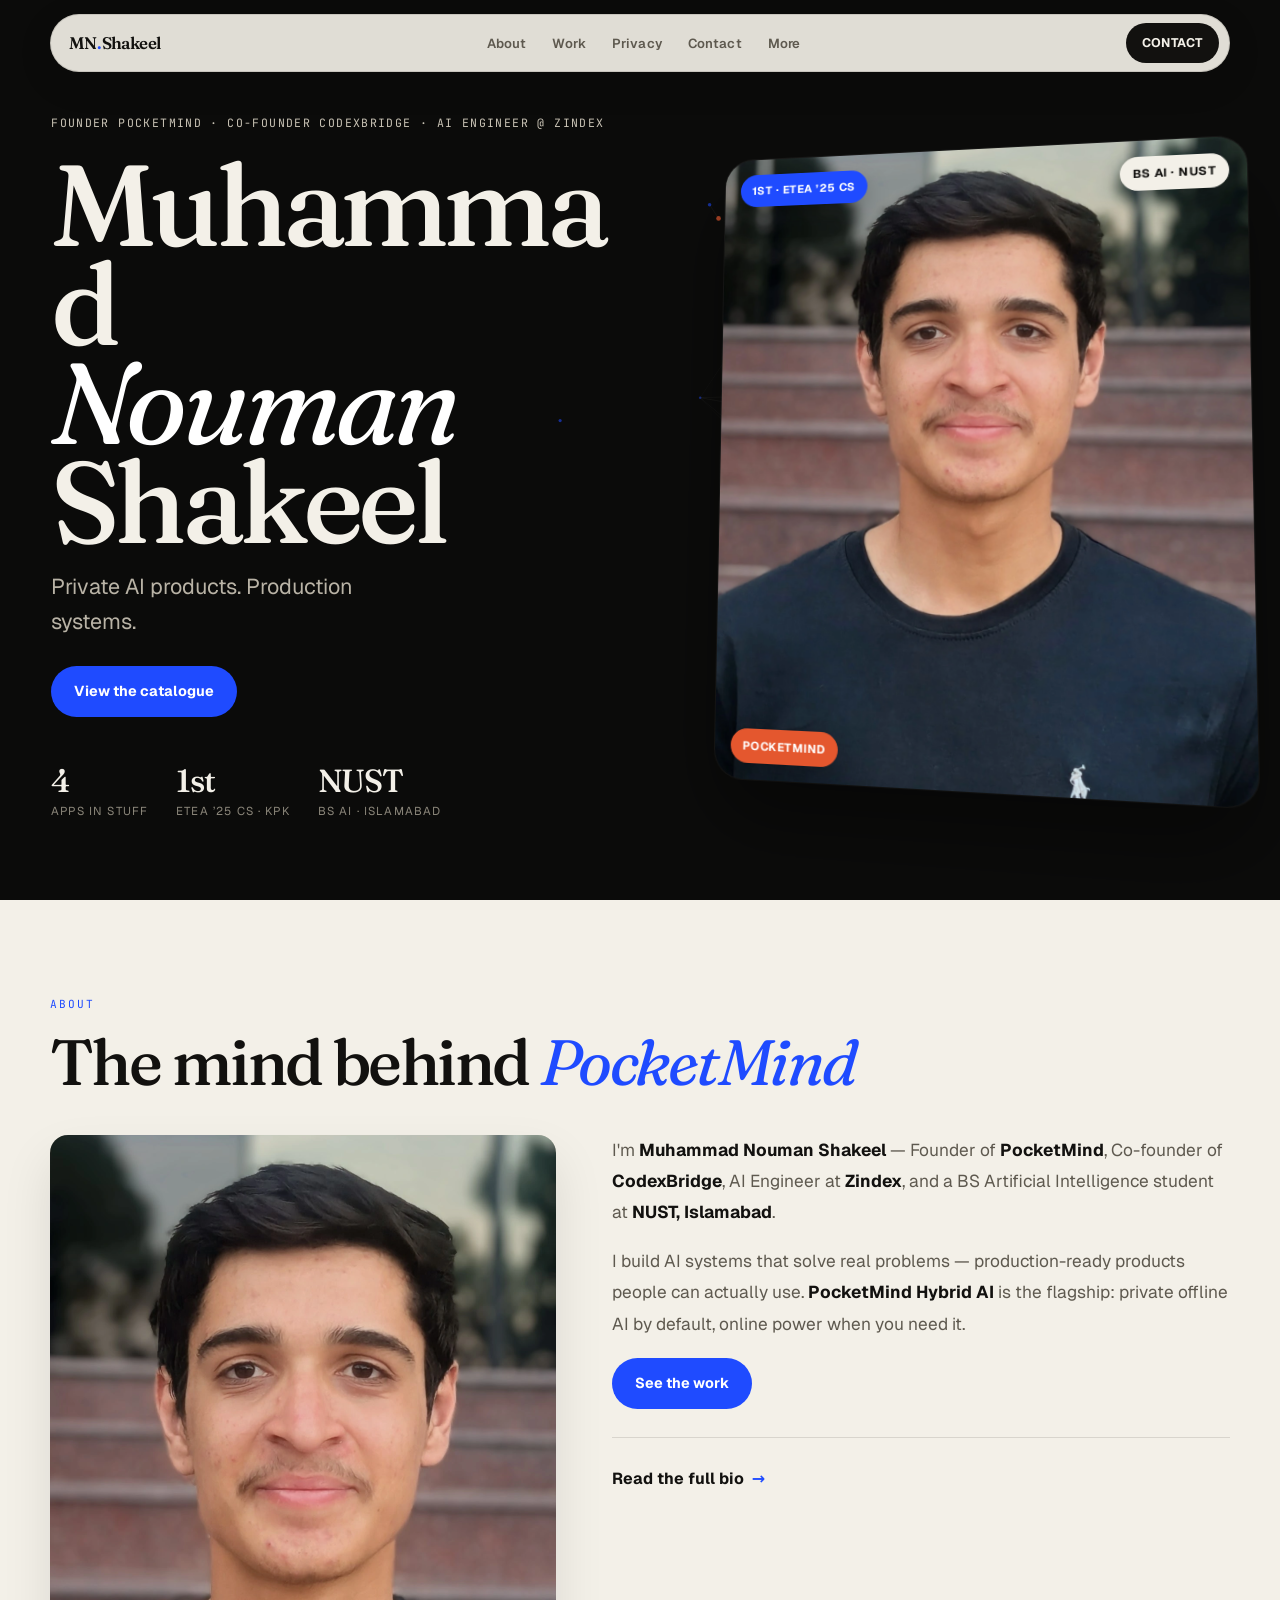
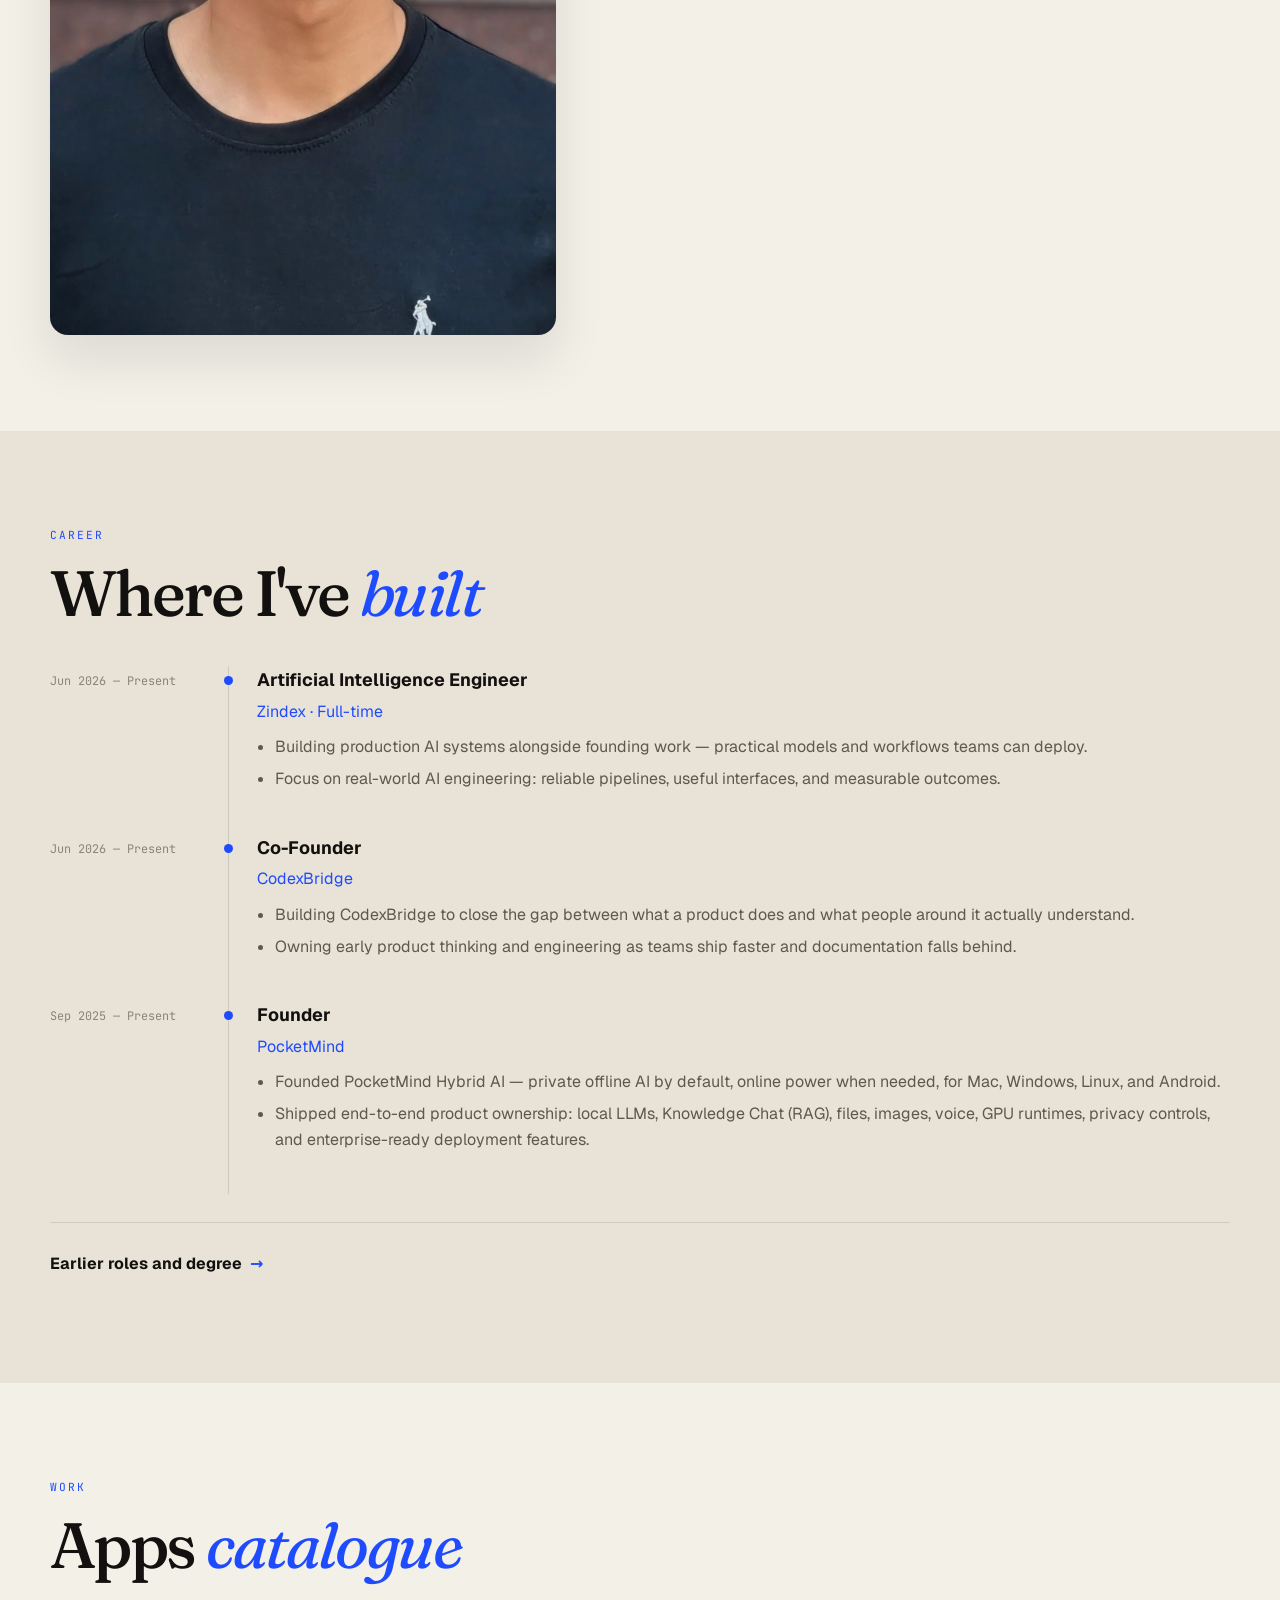
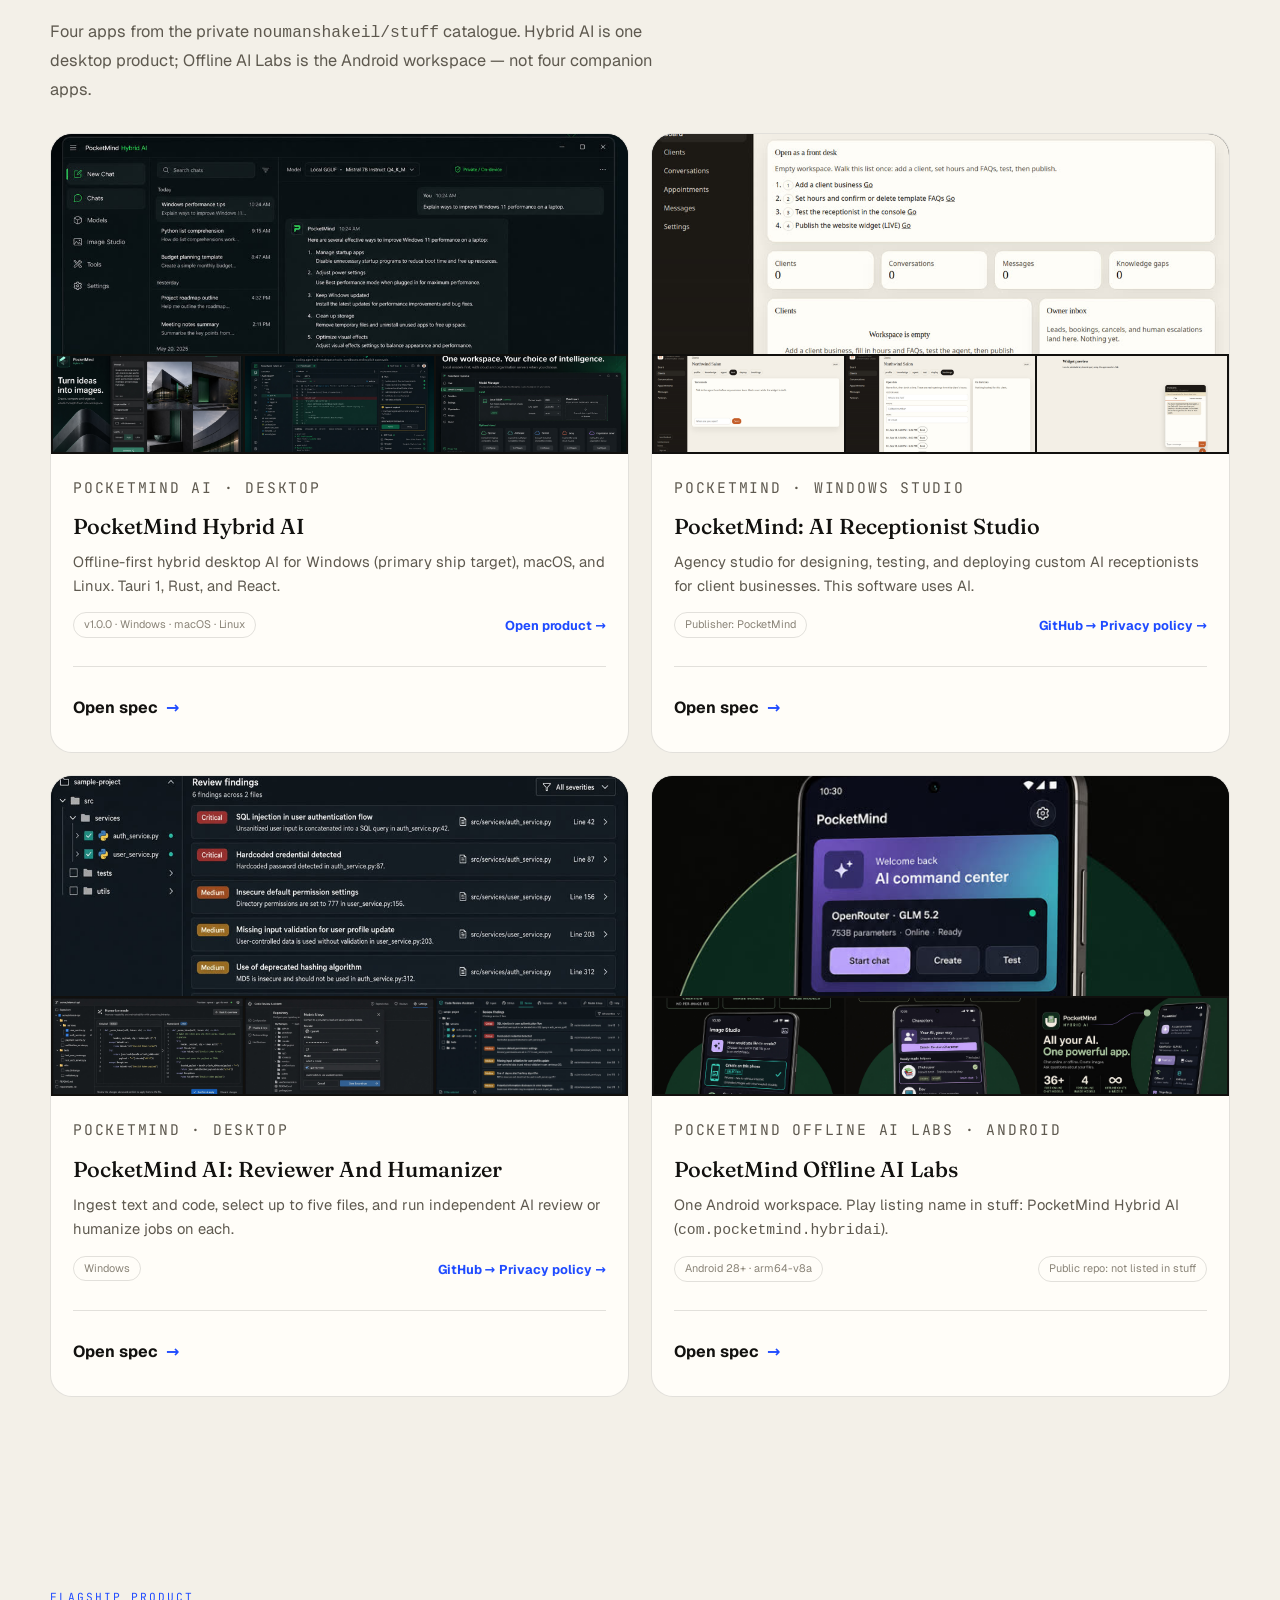
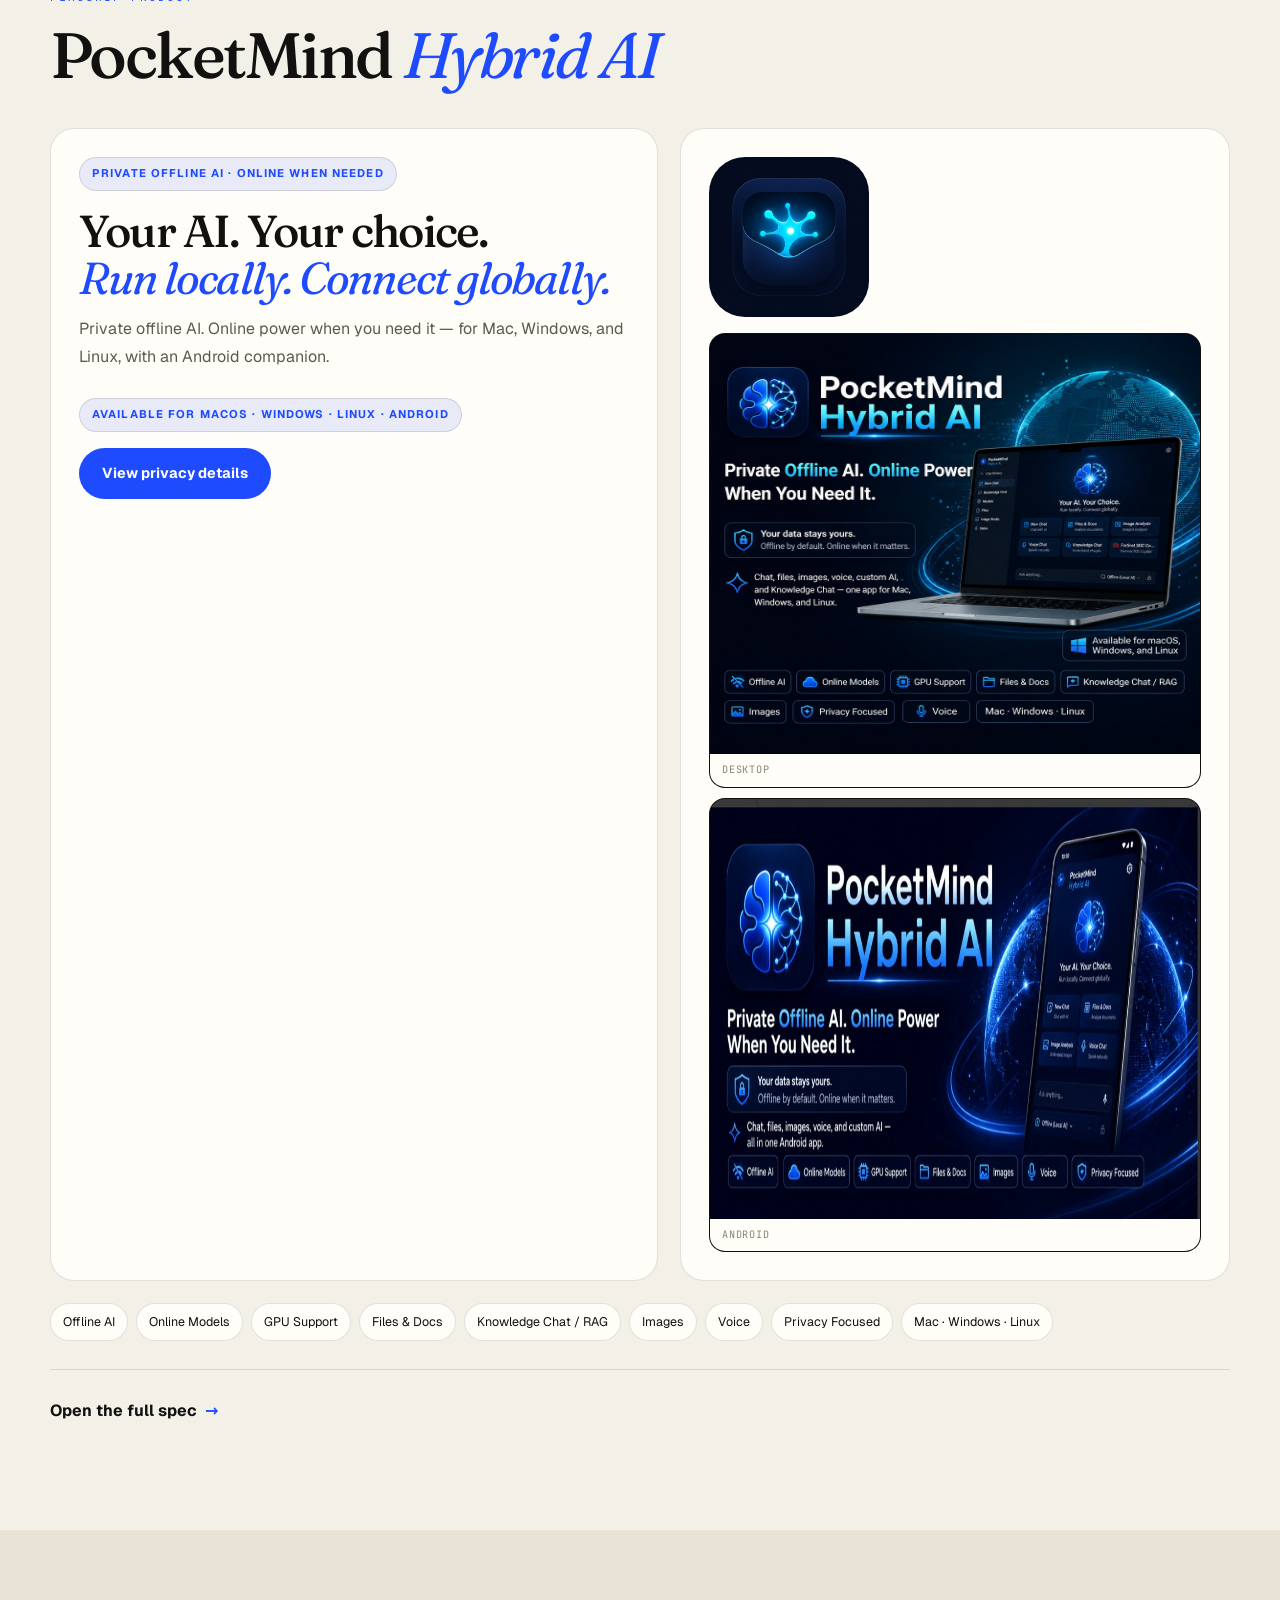
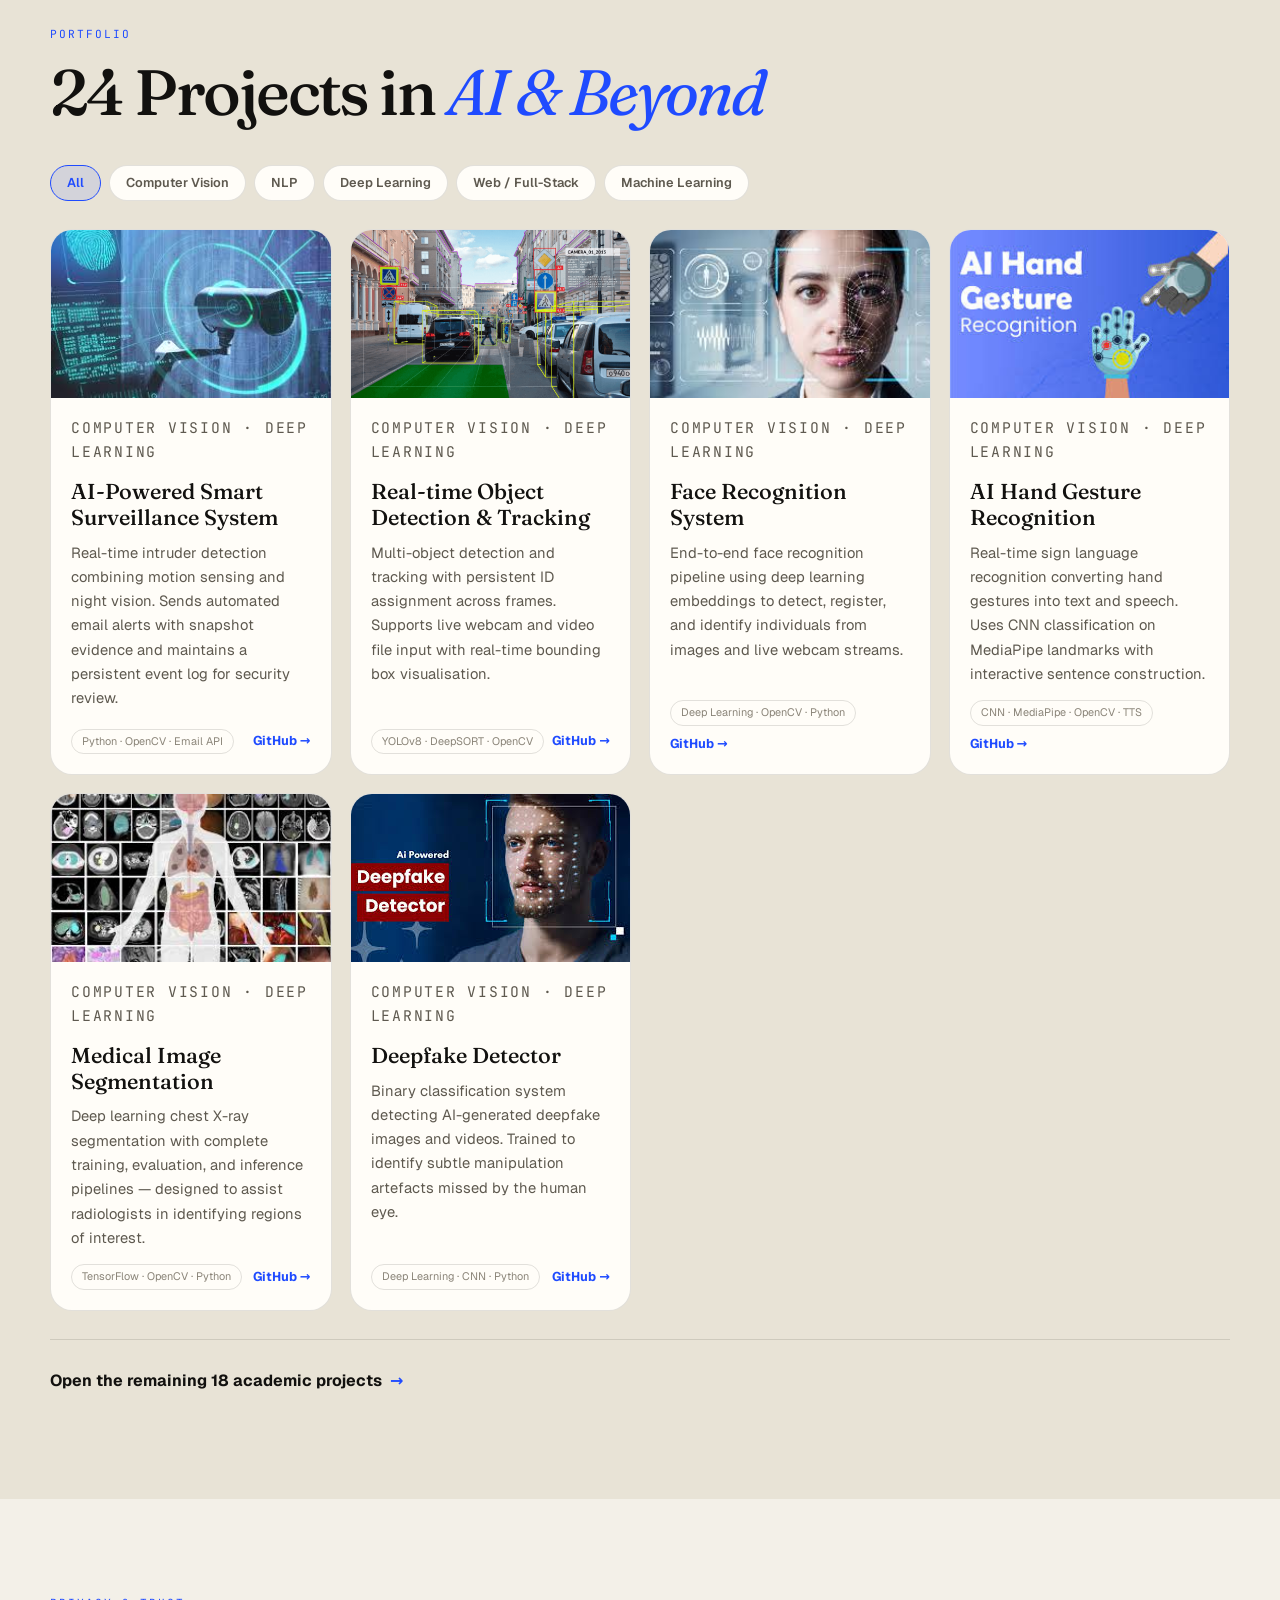
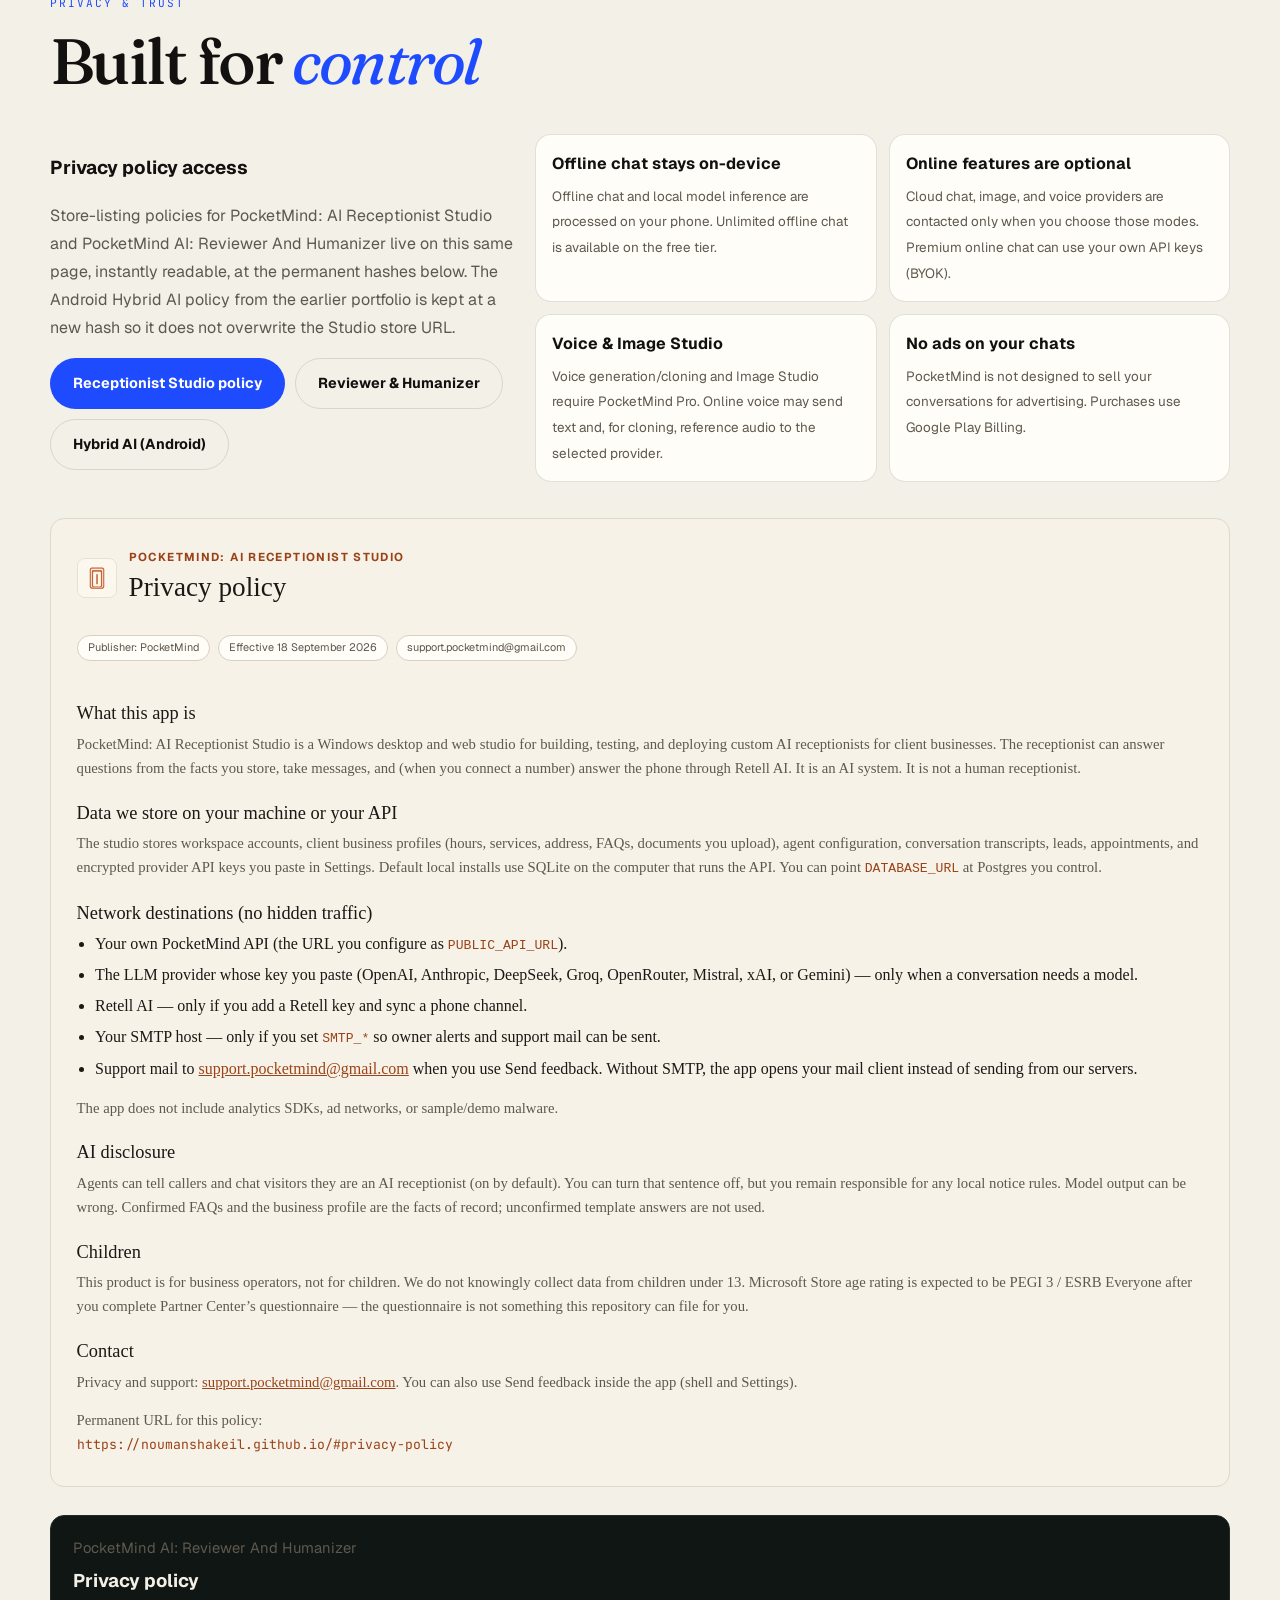
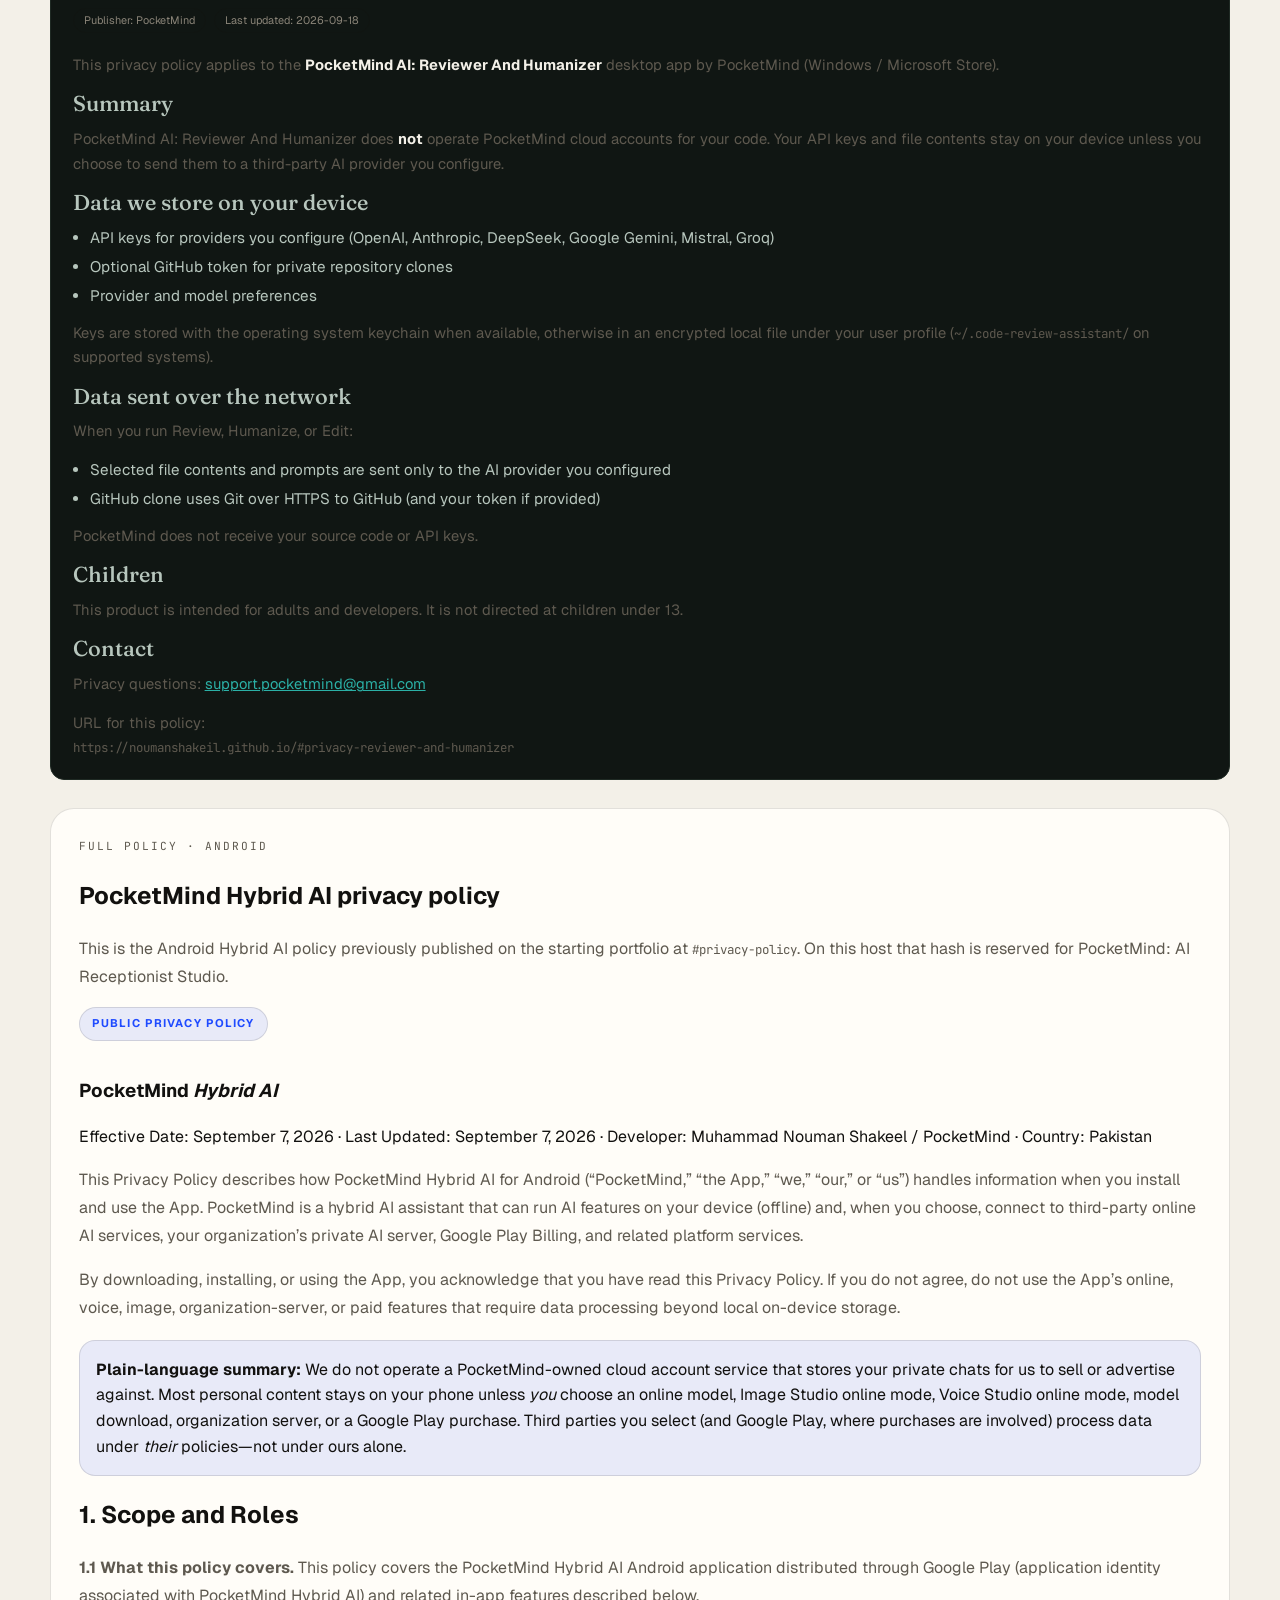
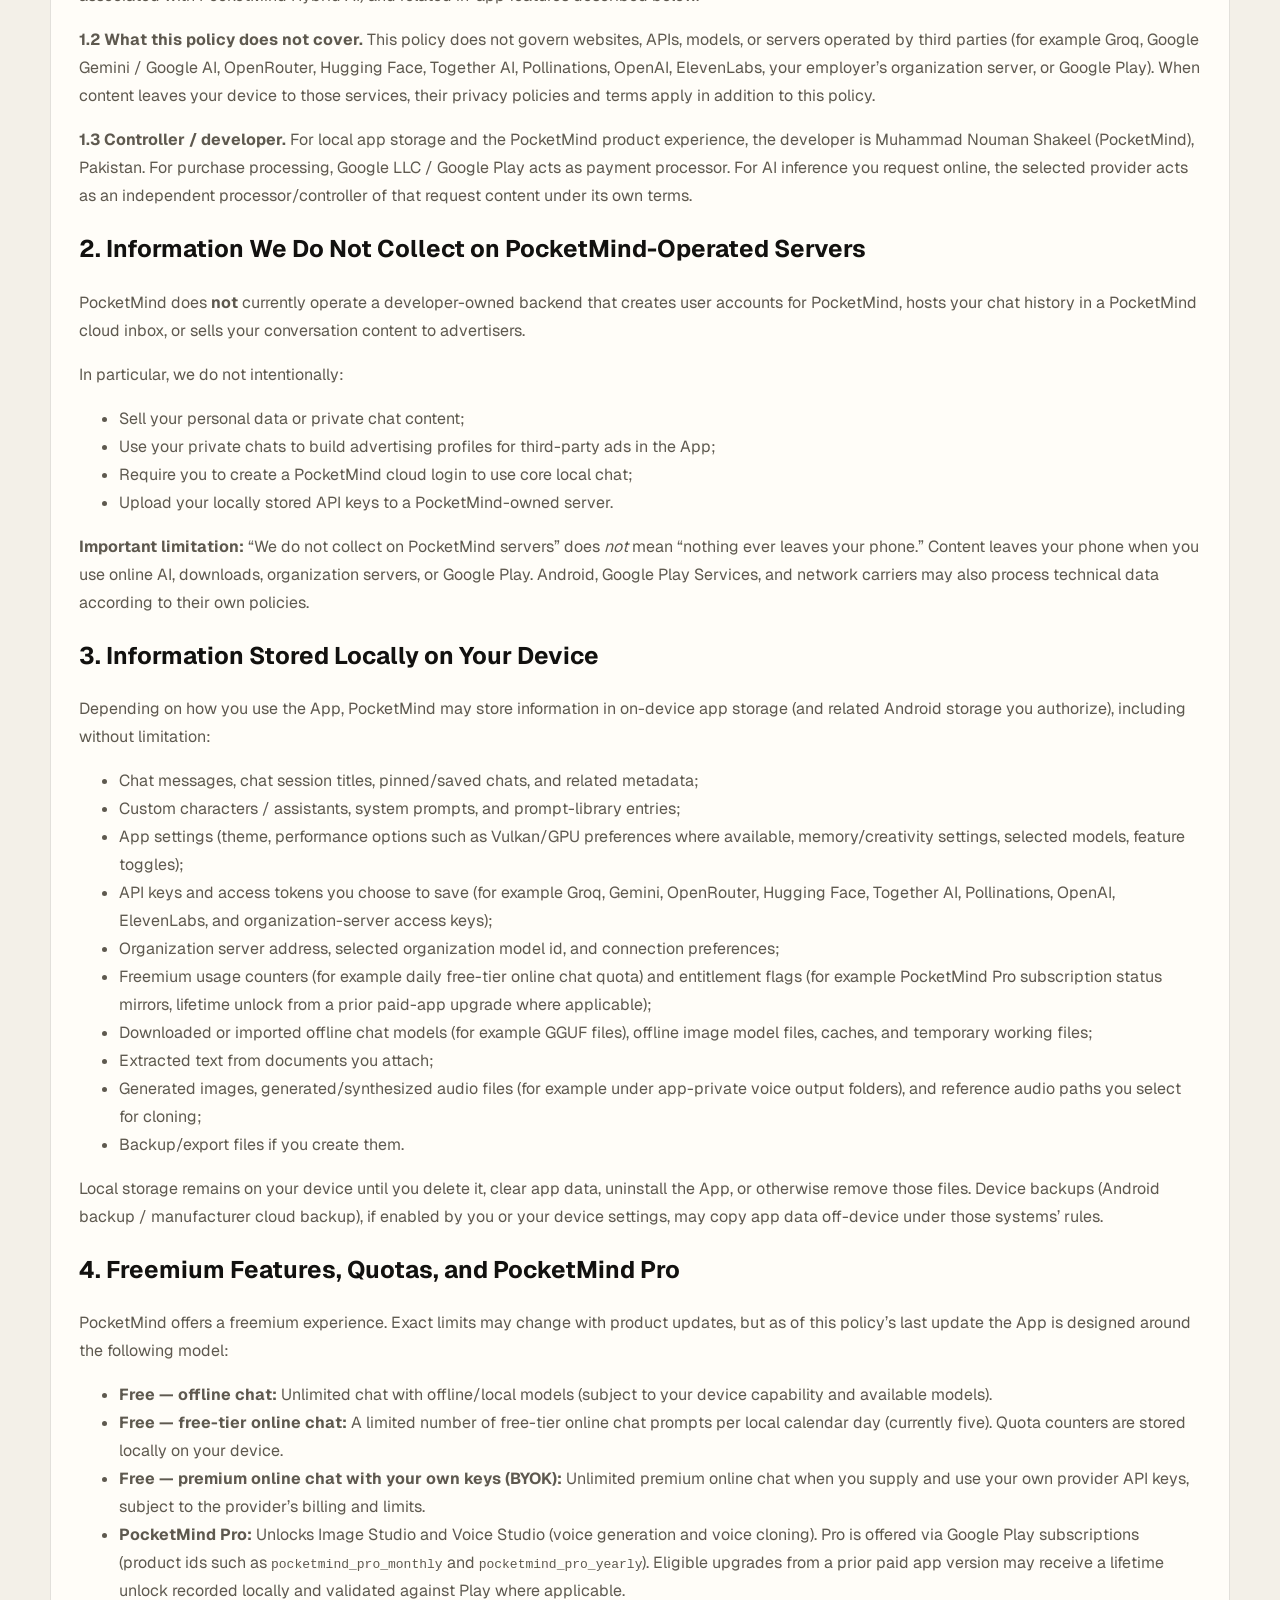
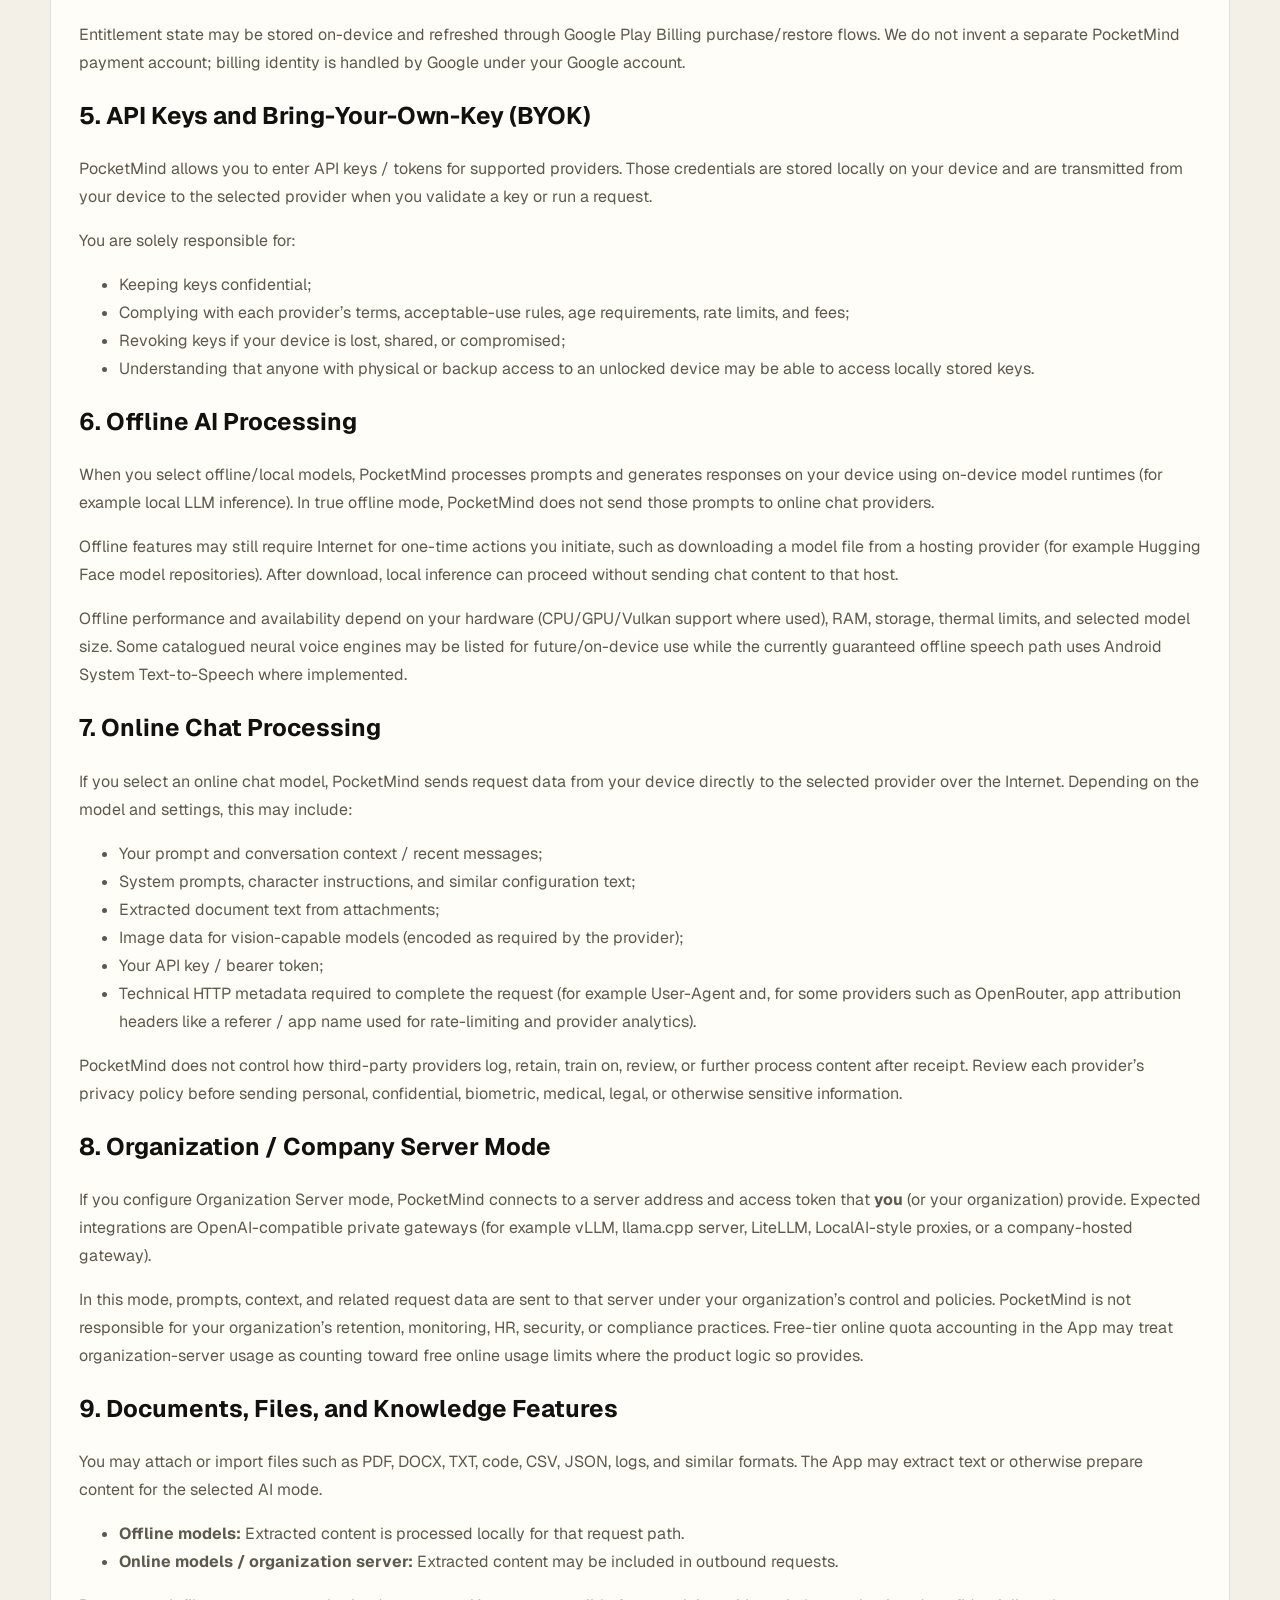
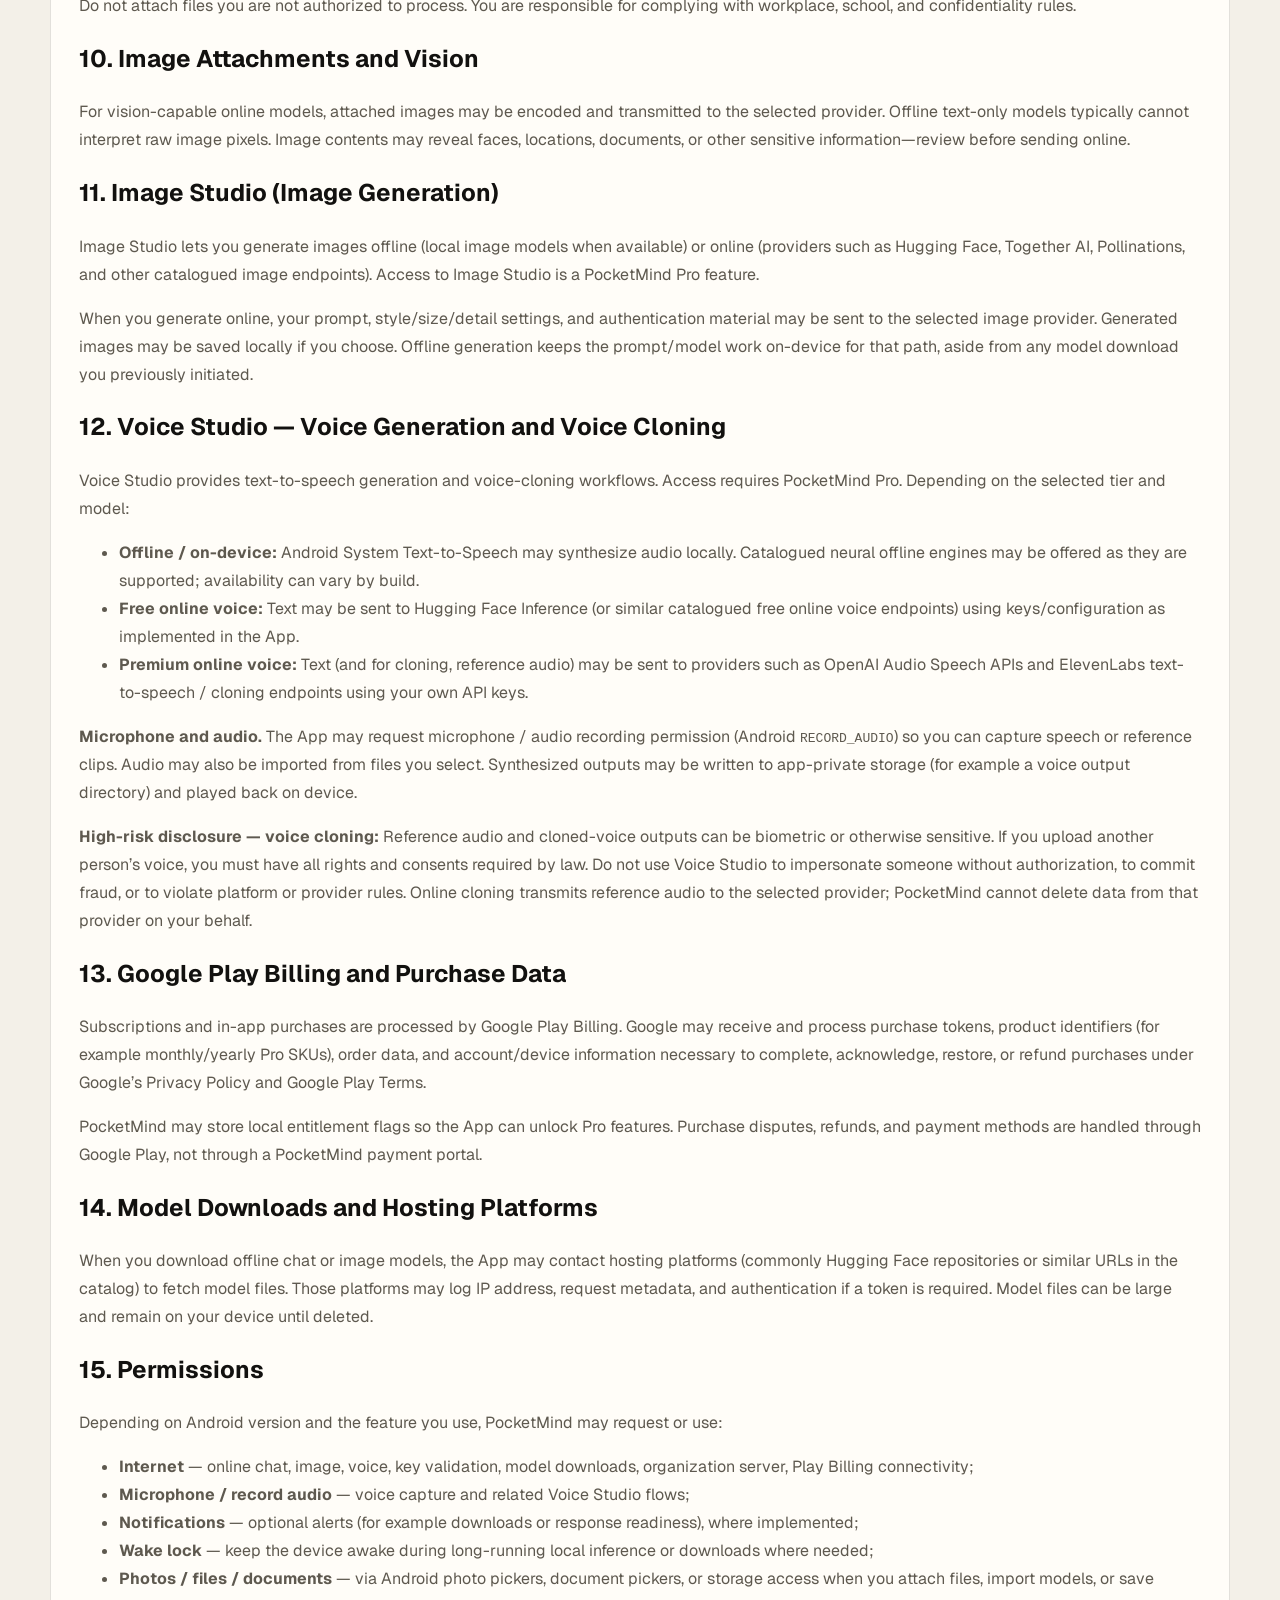
==== commit e4bcbcf6: "Keep portrait chips on the plate Pin the hero labels to the photo so they stay in frame, square the " ====
--- a/index.html
+++ b/index.html
@@ -61,10 +61,10 @@
       <div class="hero-portrait">
         <div class="hero-portrait-plate">
           <img src="assets/img/portrait-nouman.png" alt="Muhammad Nouman Shakeel" width="800" height="800">
-        </div>
-        <span class="hero-chip hero-chip-a">1st · ETEA ’25 CS</span>
-        <span class="hero-chip hero-chip-b">BS AI · NUST</span>
-        <span class="hero-chip hero-chip-c">PocketMind</span>
+          <span class="hero-chip hero-chip-a">1st · ETEA ’25 CS</span>
+          <span class="hero-chip hero-chip-b">BS AI · NUST</span>
+          <span class="hero-chip hero-chip-c">PocketMind</span>
+        </div>
       </div>
     </div>
   </section>
--- a/css/site.css
+++ b/css/site.css
@@ -476,9 +476,9 @@
   text-transform: uppercase;
   box-shadow: 0 10px 24px rgba(0, 0, 0, 0.22);
 }
-.hero-chip-a { top: 8%; left: -8%; background: var(--signal); color: #fff; }
-.hero-chip-b { bottom: 18%; right: -6%; }
-.hero-chip-c { bottom: 6%; left: 6%; background: var(--flare); color: #fff; }
+.hero-chip-a { top: 16px; left: 16px; background: var(--signal); color: #fff; }
+.hero-chip-b { top: 16px; right: 16px; }
+.hero-chip-c { bottom: 16px; left: 16px; background: var(--flare); color: #fff; }
 
 /* ABOUT */
 .about-grid,
@@ -490,7 +490,7 @@
 }
 .about-portrait {
   margin: 0;
-  border-radius: 28px;
+  border-radius: 18px;
   overflow: hidden;
   background: #d9d3c4;
   box-shadow: 0 24px 50px rgba(18, 17, 15, 0.1);
@@ -661,12 +661,13 @@
 .app-film {
   display: grid;
   grid-template-columns: repeat(3, 1fr);
-  gap: 1px;
-  background: rgba(255, 255, 255, 0.06);
+  gap: 2px;
+  padding: 2px;
+  background: #11100e;
 }
 .app-film img {
   width: 100%;
-  height: 72px;
+  height: 96px;
   object-fit: cover;
 }
 .app-card .card-body {
@@ -1036,8 +1037,9 @@
   .catalogue-grid { grid-template-columns: 1fr; }
   .hero-portrait { justify-self: start; width: min(420px, 100%); }
   .hero-portrait-plate { transform: none; aspect-ratio: 1; }
-  .hero-chip-a { left: 8px; }
-  .hero-chip-b { right: 8px; }
+  .hero-chip-a,
+  .hero-chip-b,
+  .hero-chip-c { position: absolute; }
   .pm-feature-grid,
   .privacy-list { grid-template-columns: 1fr 1fr; }
   .exp-item { grid-template-columns: 1fr; }
